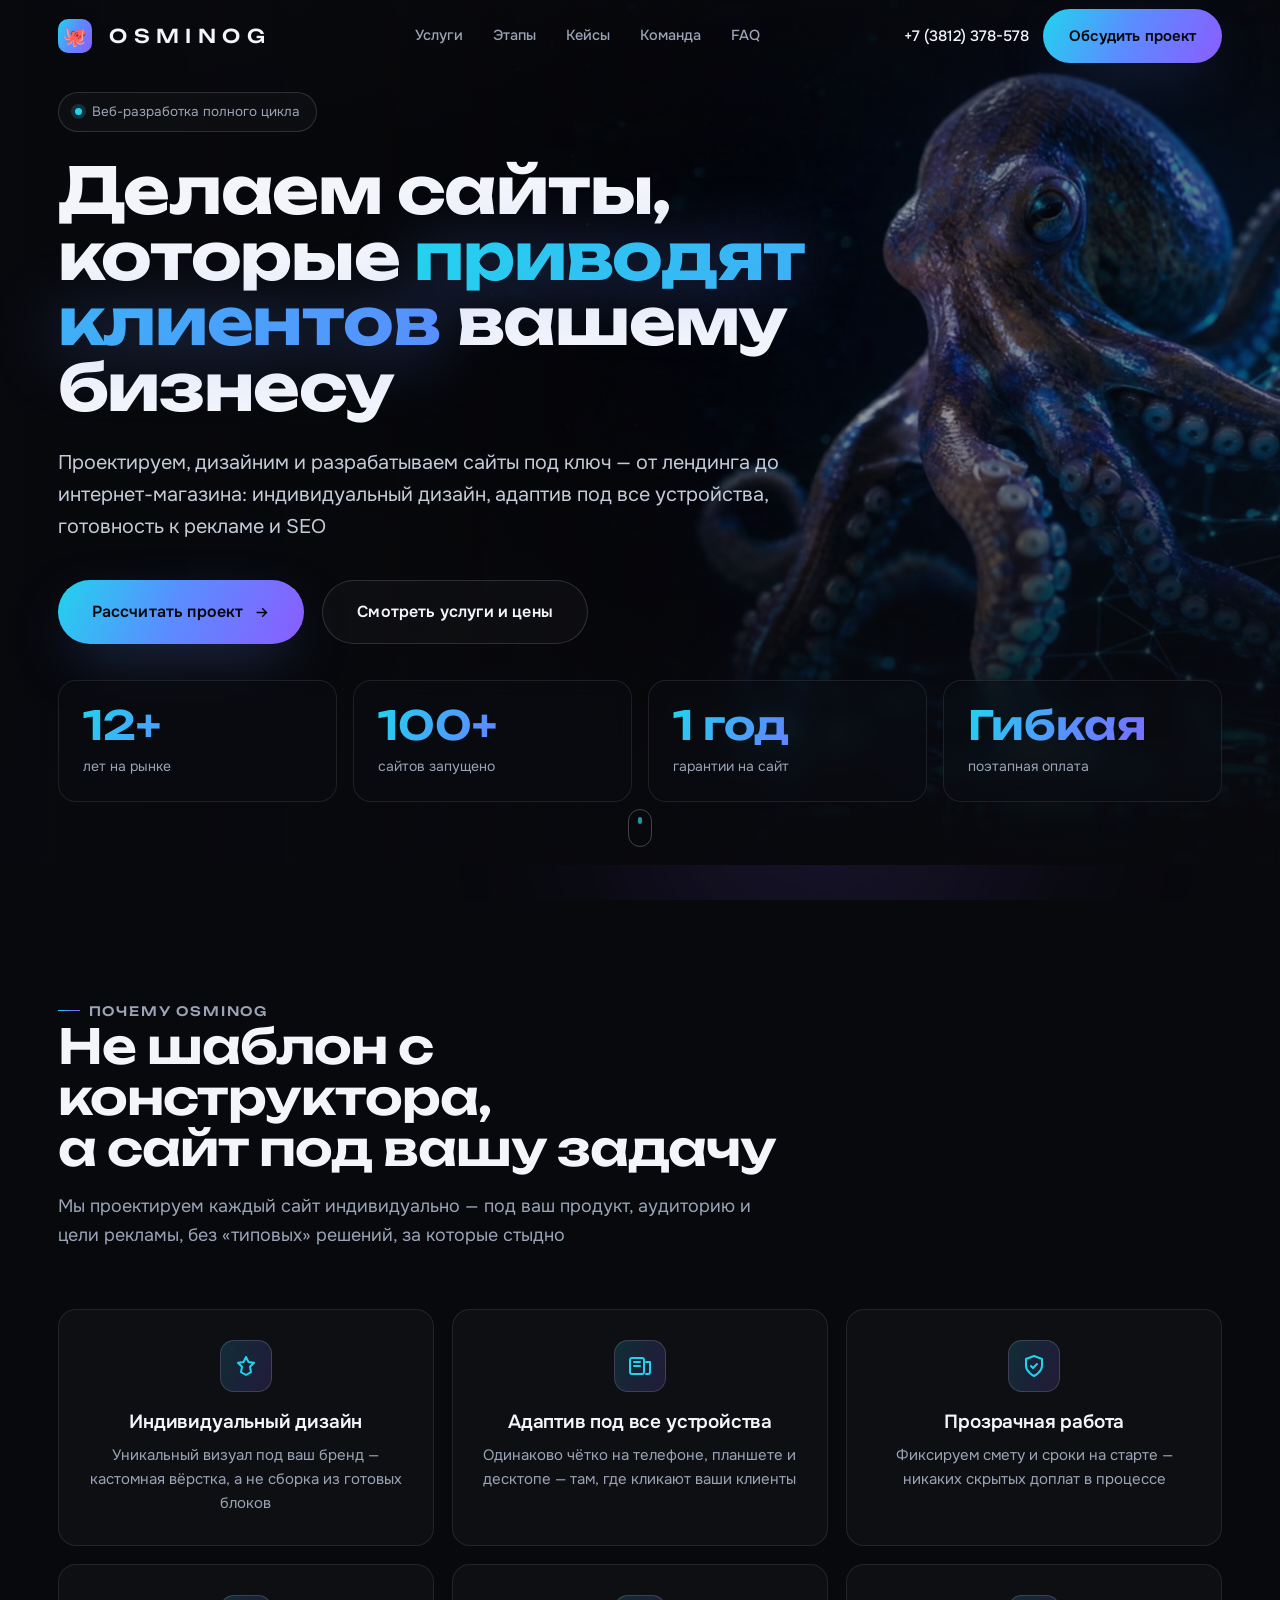
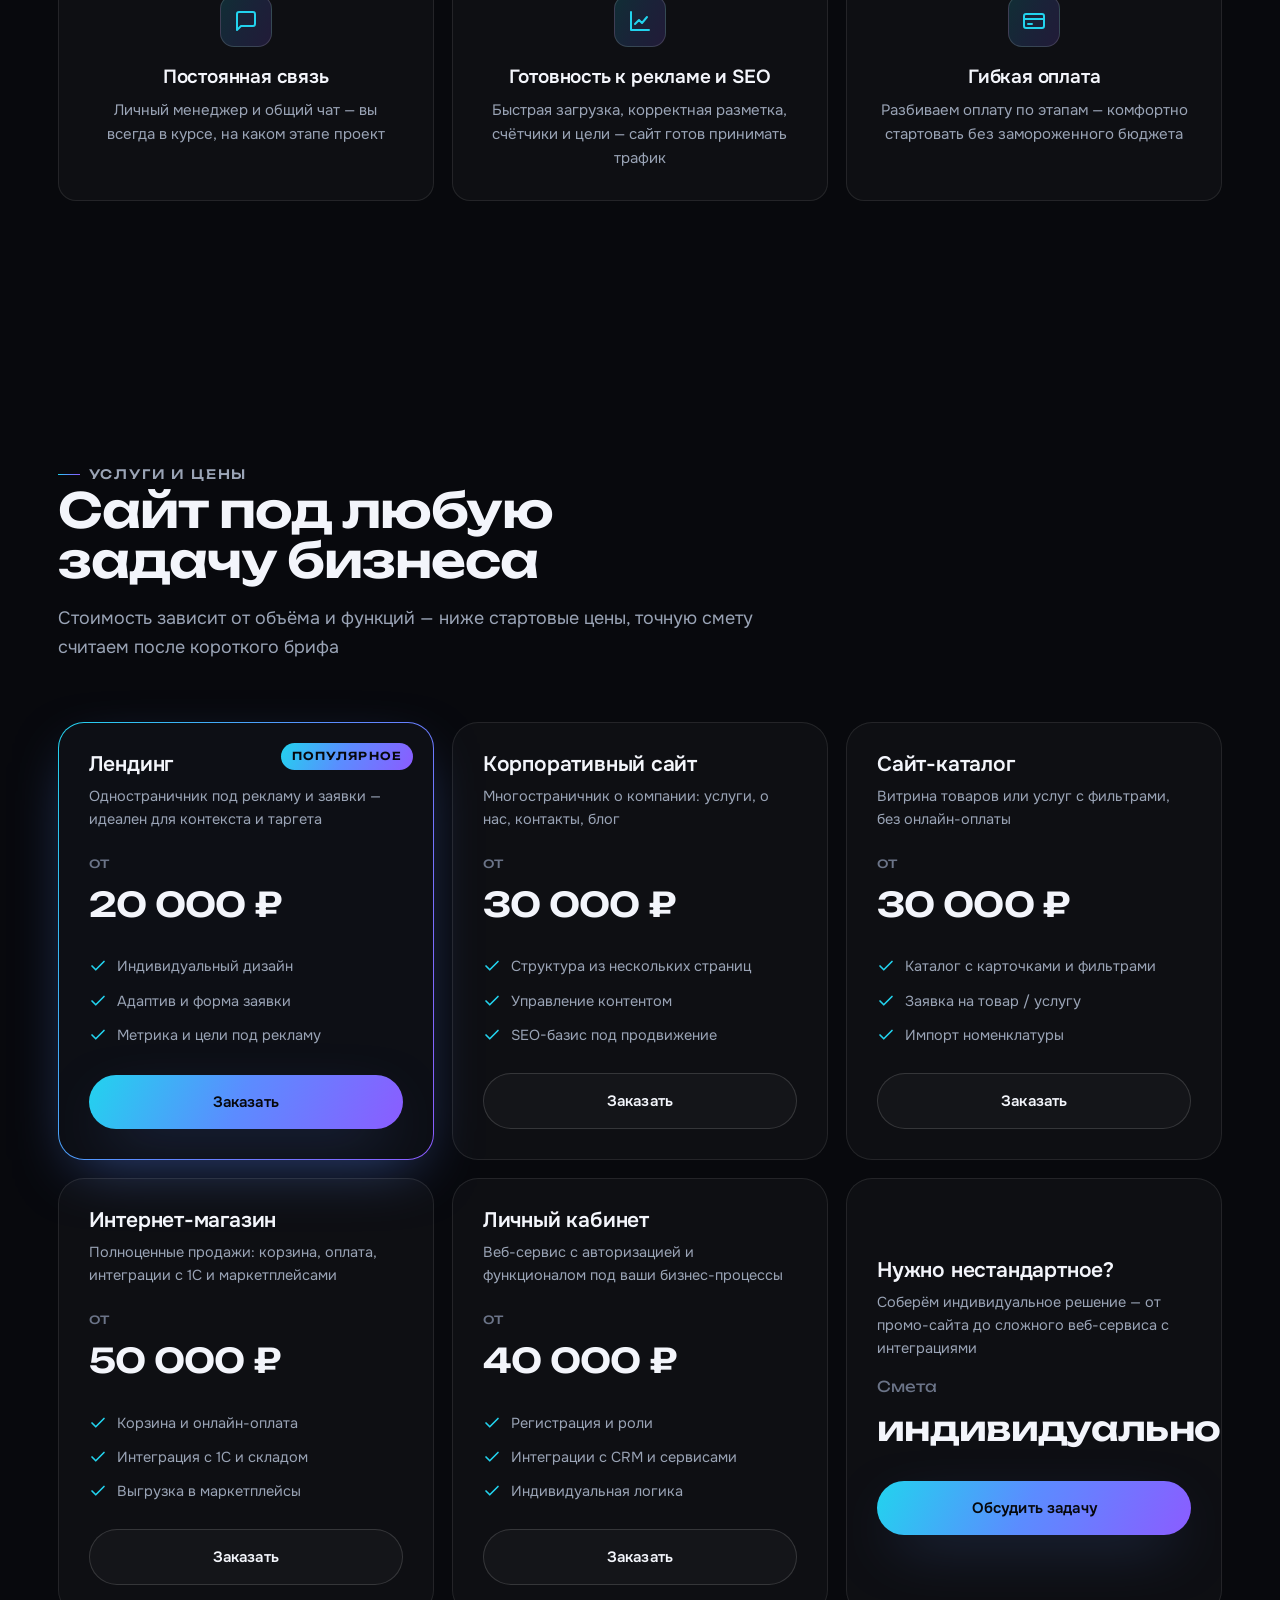
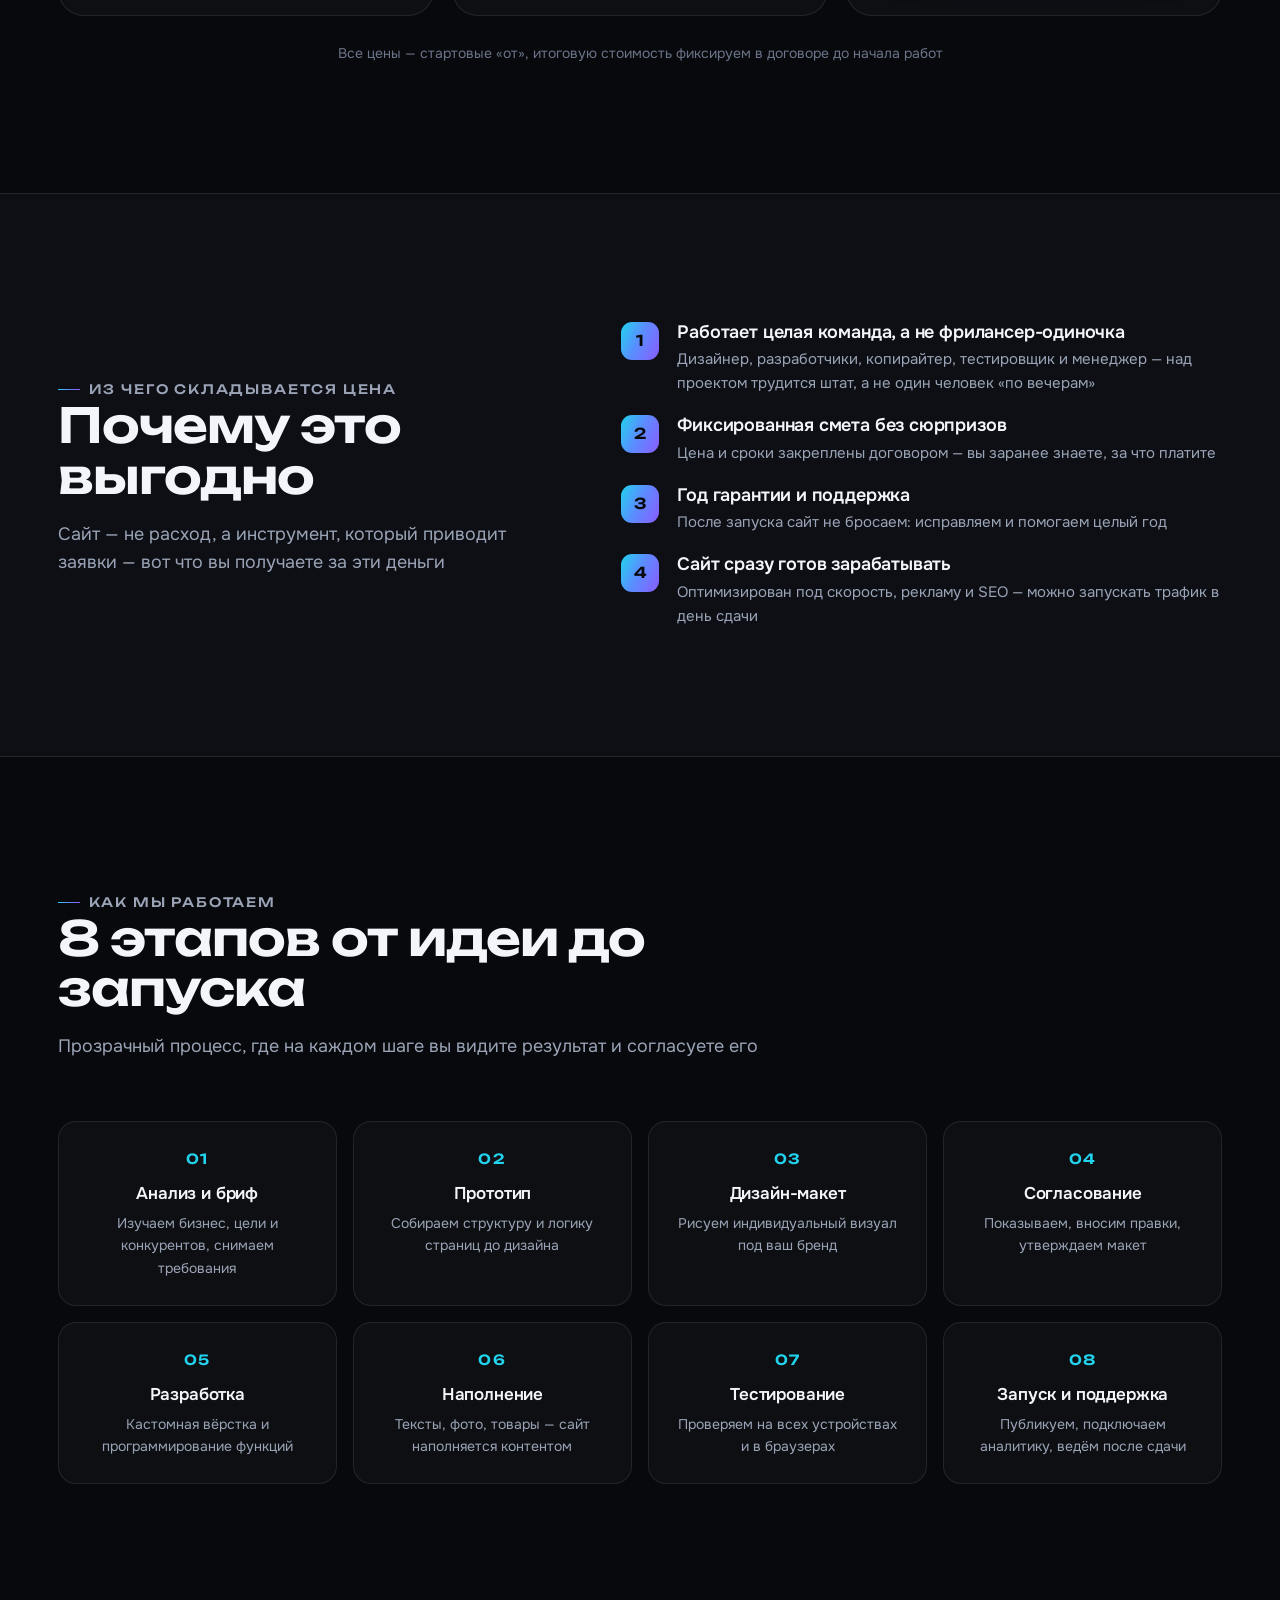
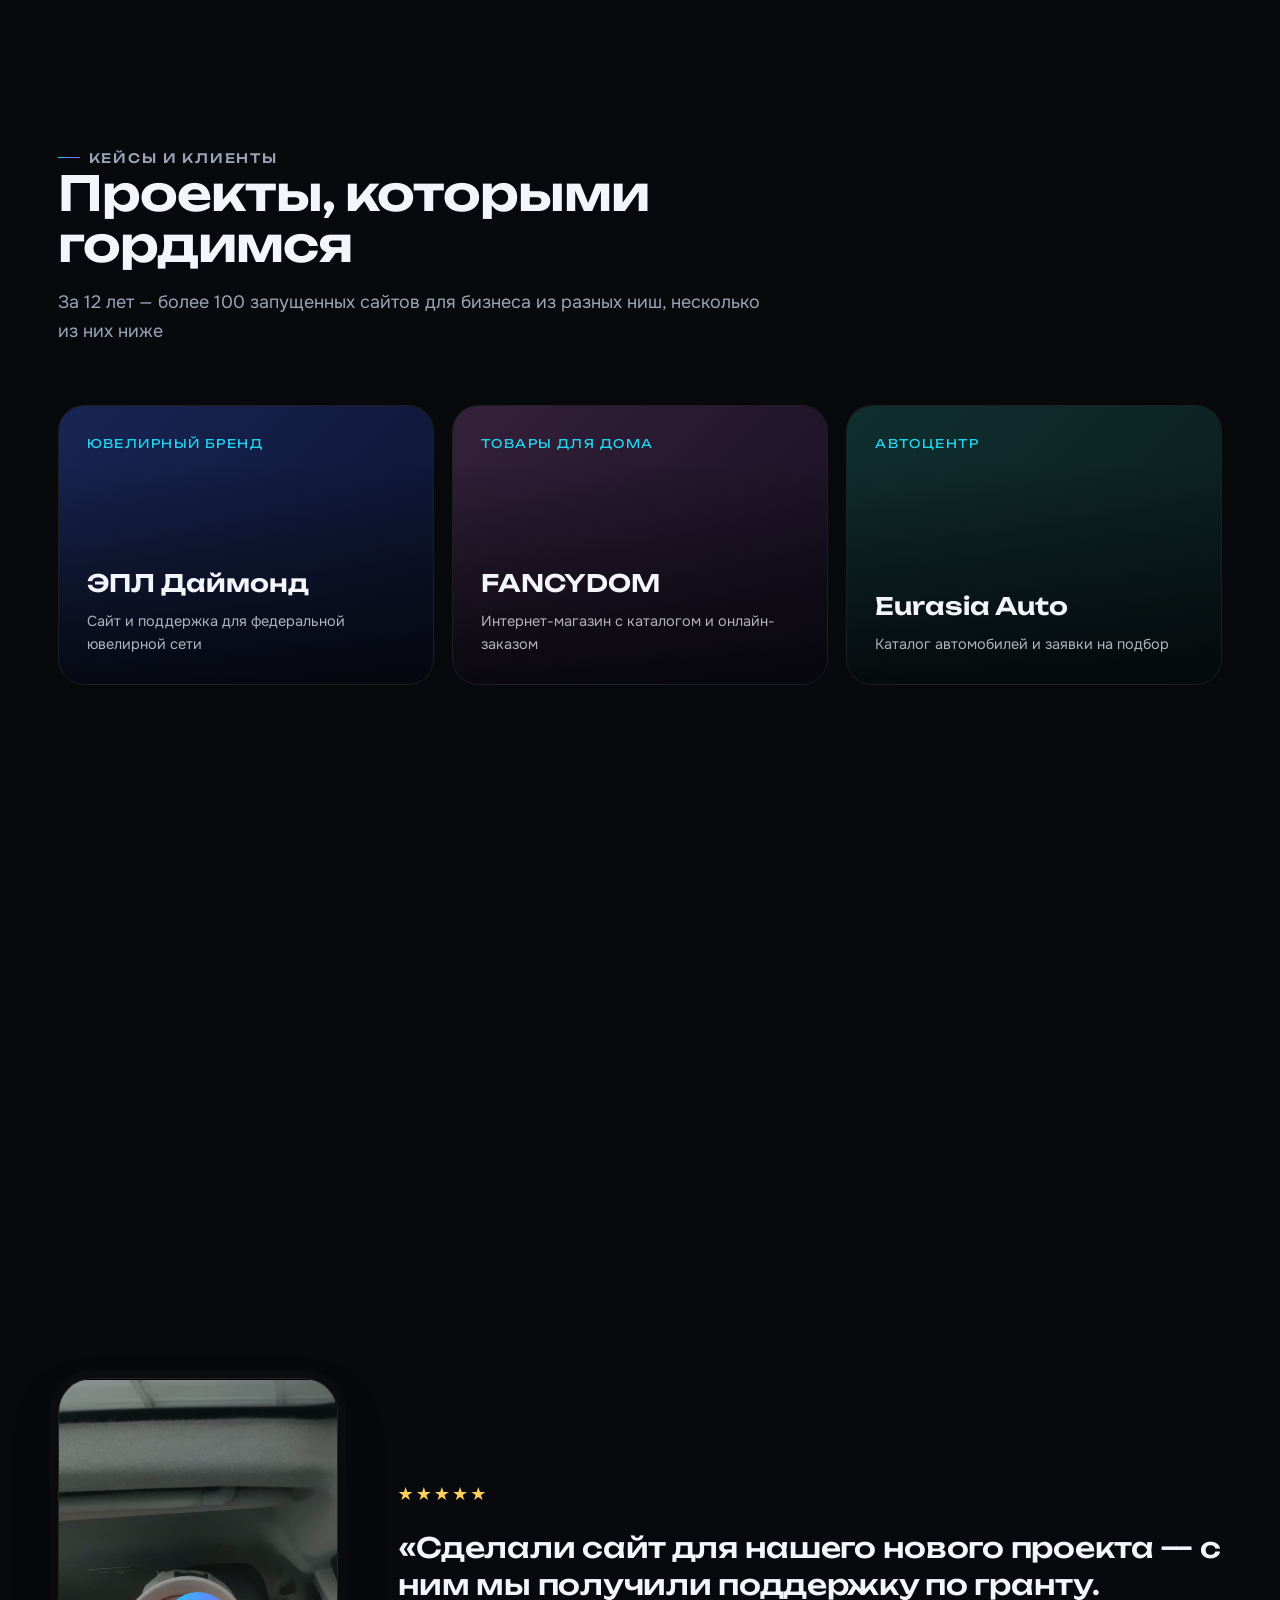
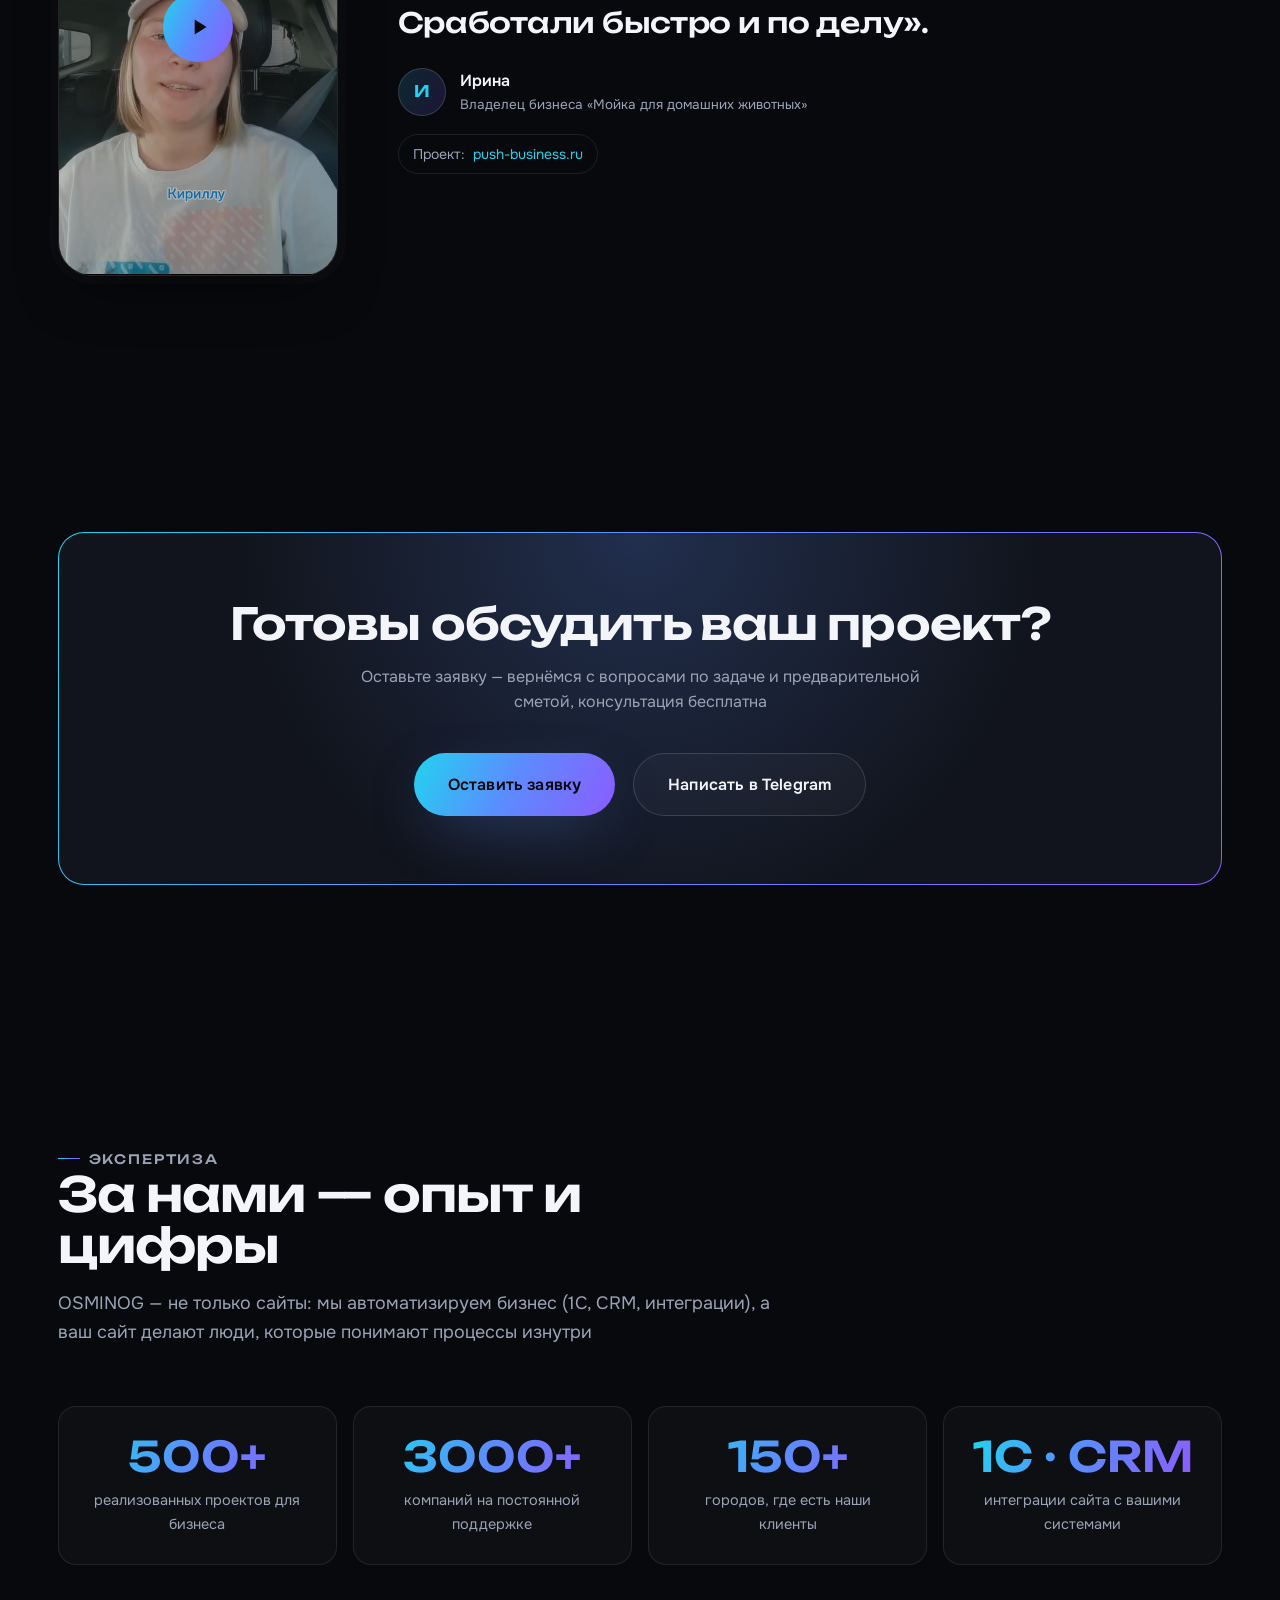
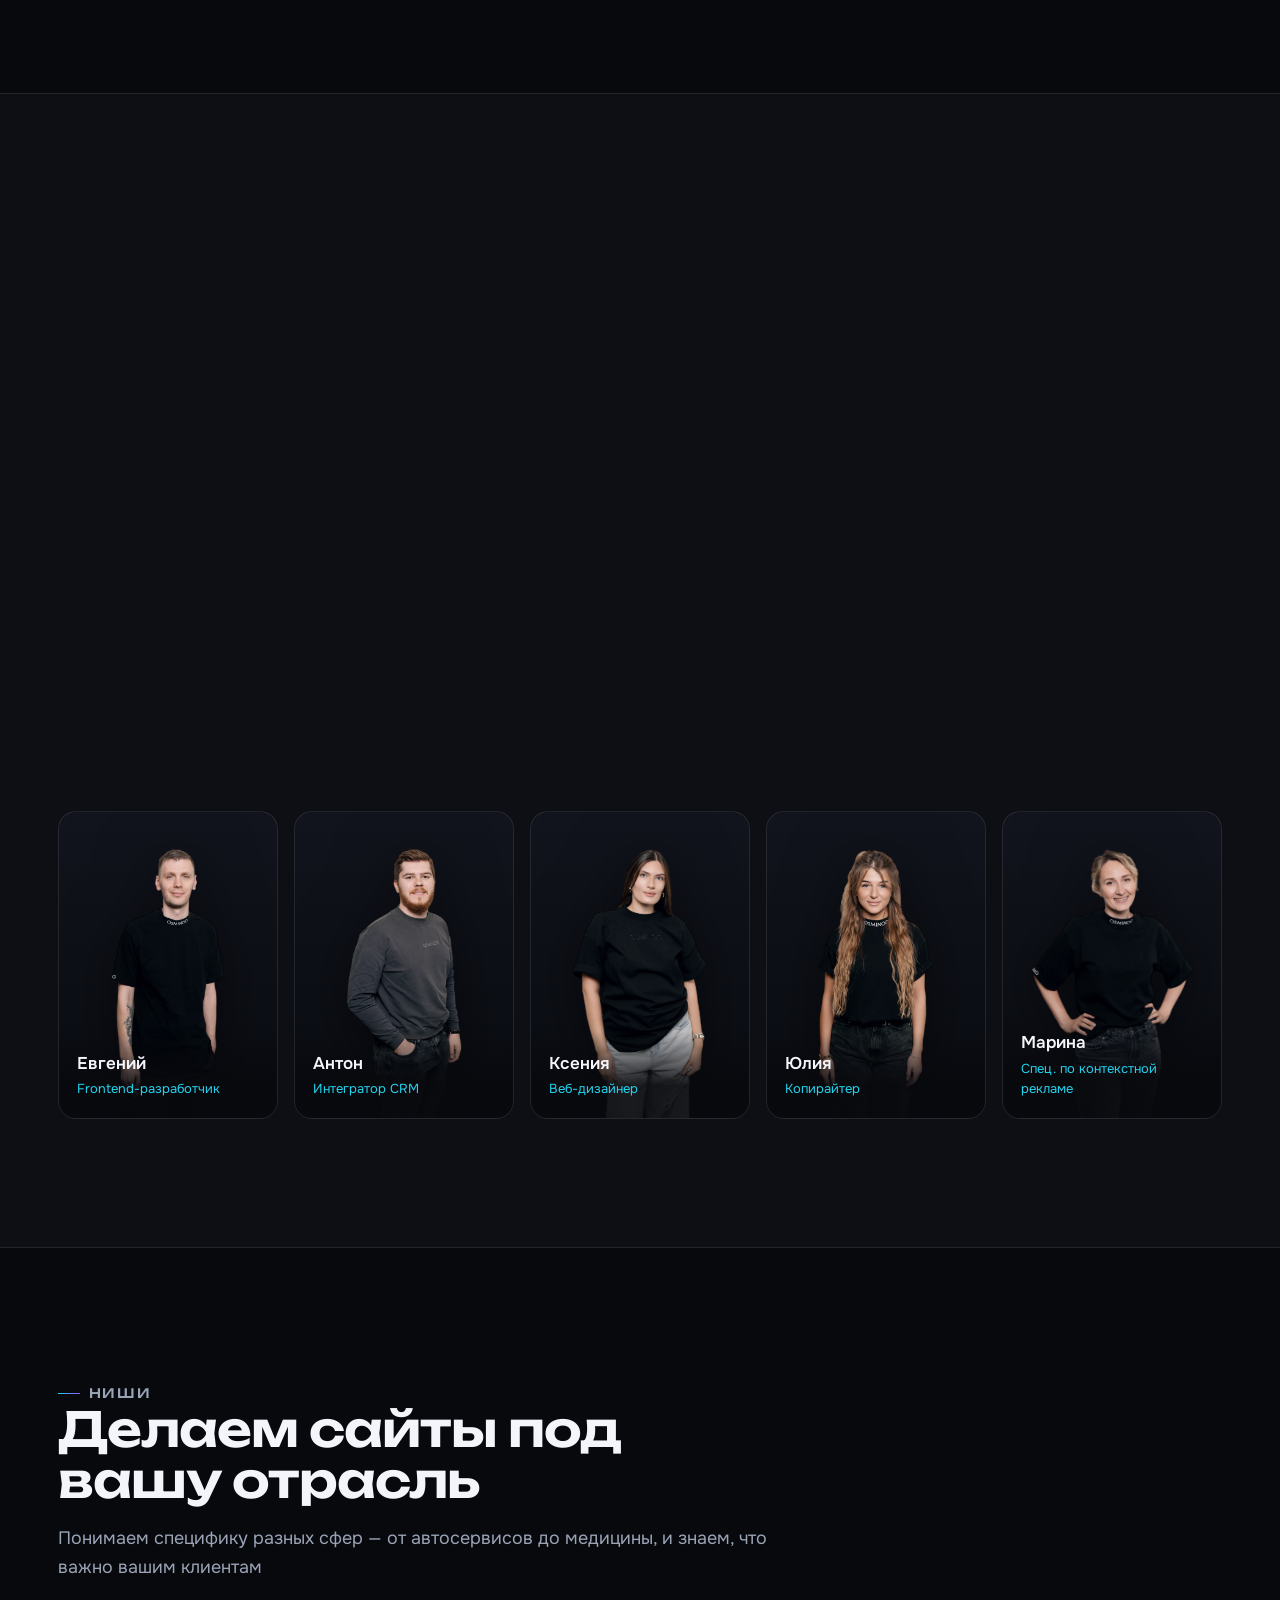
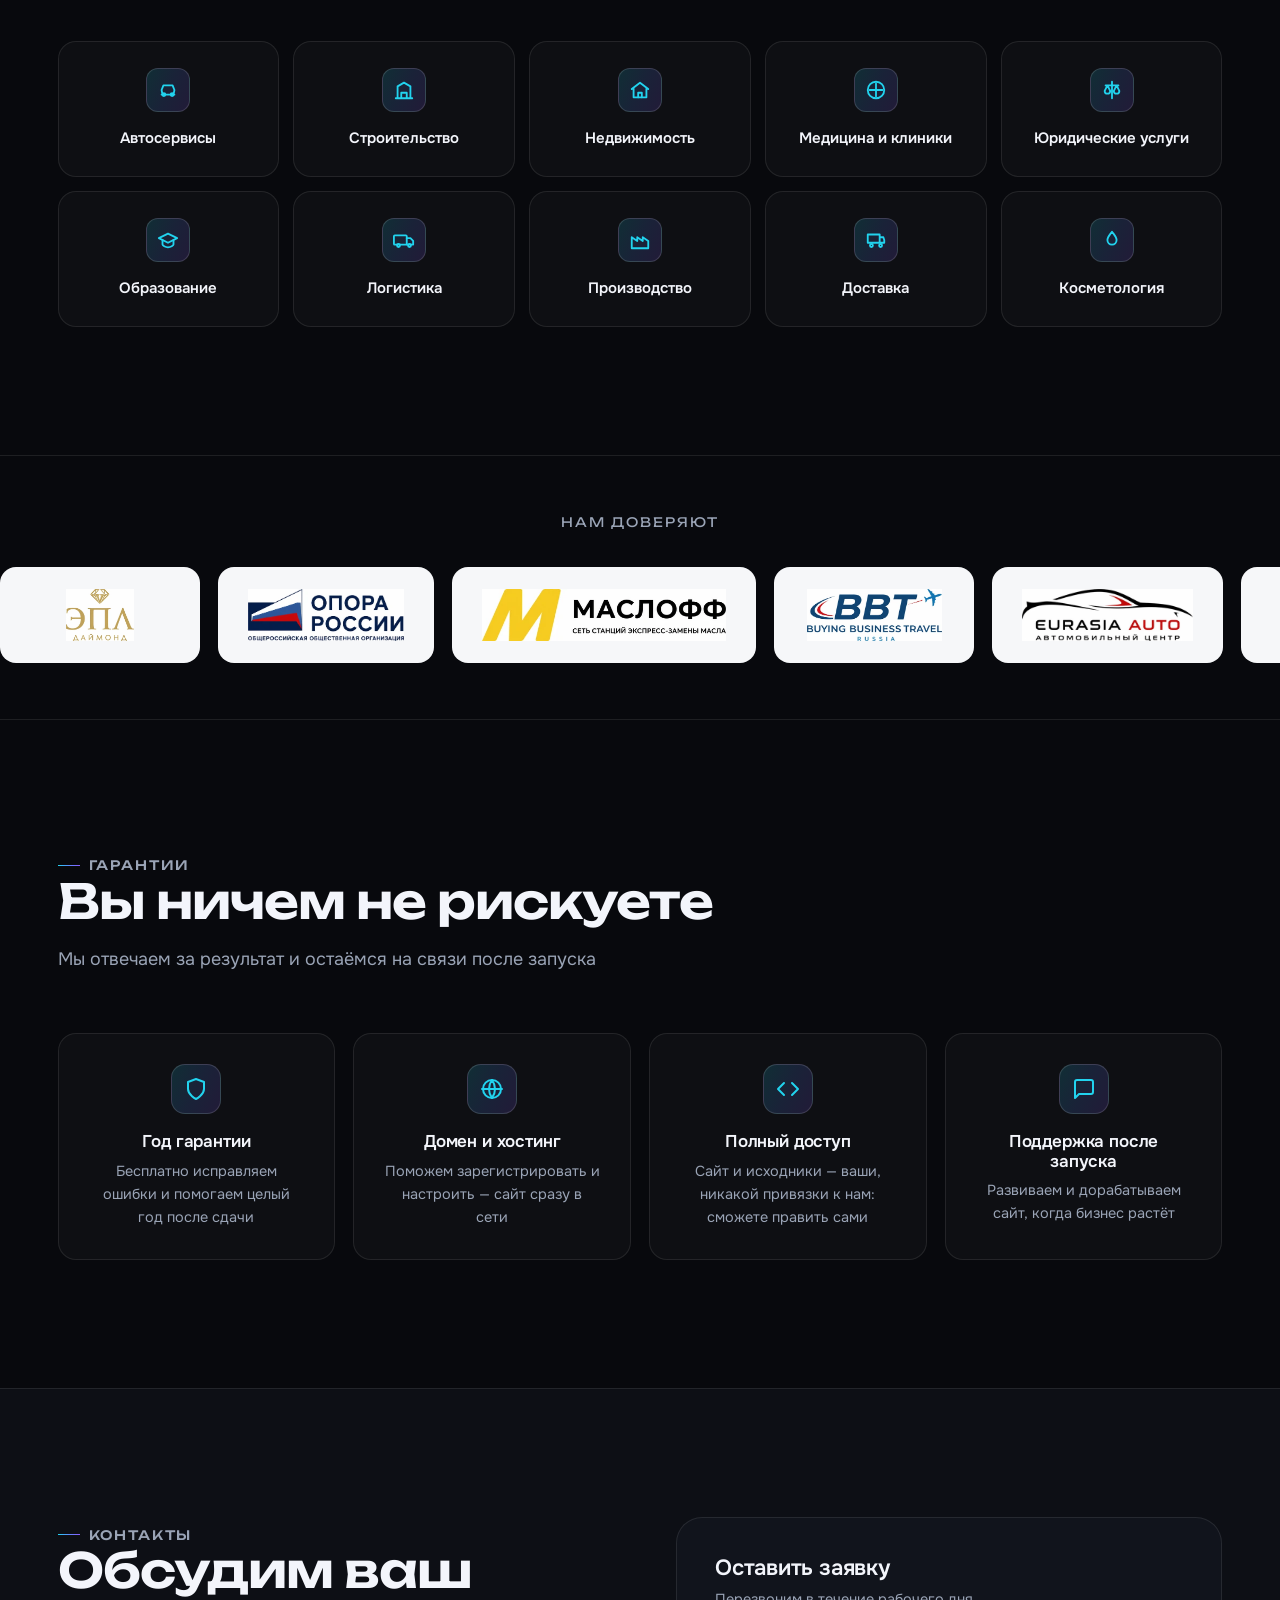
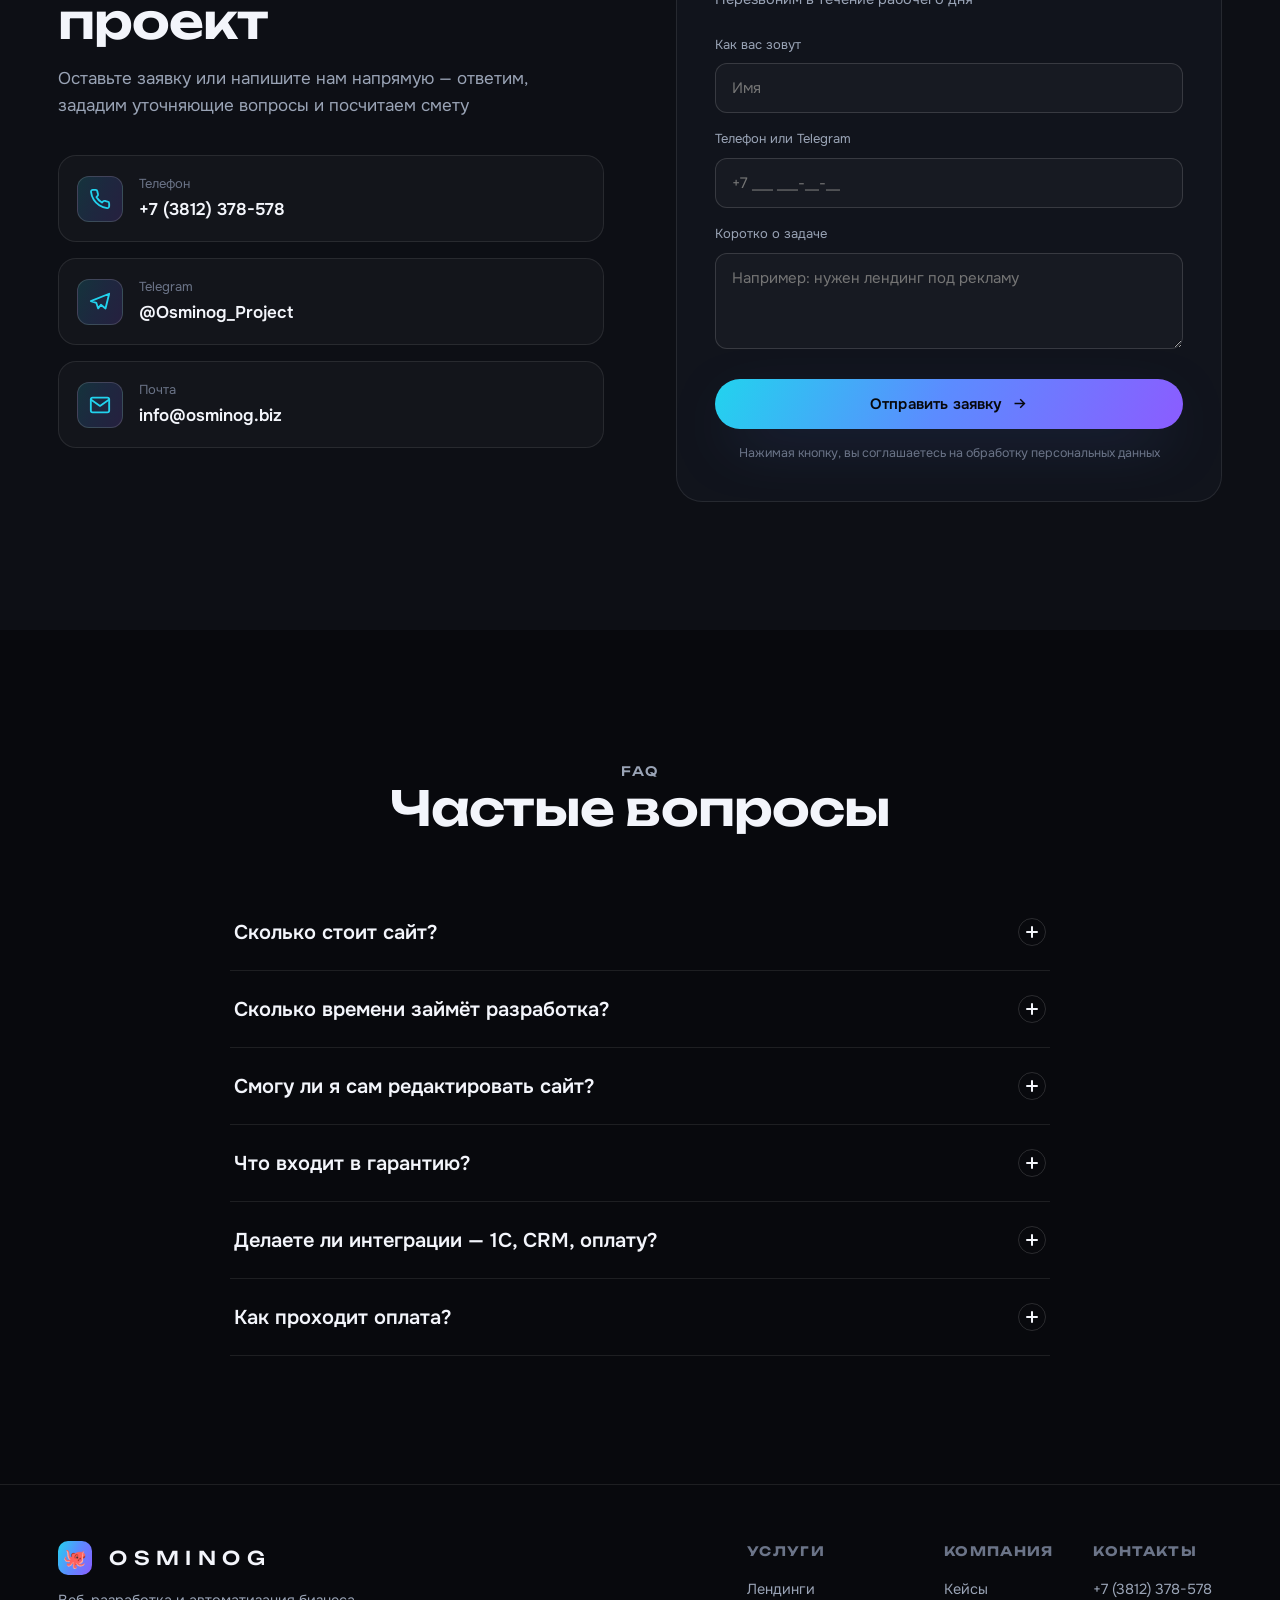
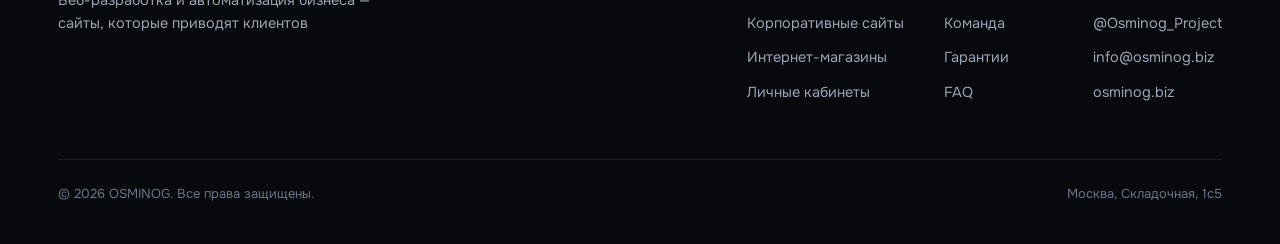
==== index.html @ 103981ca "Mobile hero redesign: HD octopus image, lighter text with short subtitle; fix grid overflow (steps/c" ====
<!DOCTYPE html>
<html lang="ru">
<head>
<meta charset="UTF-8">
<meta name="viewport" content="width=device-width, initial-scale=1.0">
<title>OSMINOG — разработка сайтов, которые приводят клиентов | Веб-студия</title>
<meta name="description" content="Кастомная разработка сайтов под ключ: лендинги, корпоративные сайты, интернет-магазины. 12+ лет, 100+ проектов, год гарантии. Индивидуальный дизайн, готовность к рекламе и SEO.">
<meta name="theme-color" content="#08090d">
<meta property="og:type" content="website">
<meta property="og:title" content="OSMINOG — разработка сайтов, которые приводят клиентов | Веб-студия">
<meta property="og:description" content="Кастомная разработка сайтов под ключ: лендинги, корпоративные сайты, интернет-магазины. 12+ лет, 100+ проектов, год гарантии. Индивидуальный дизайн, готовность к рекламе и SEO.">
<meta property="og:locale" content="ru_RU">
<link rel="preconnect" href="https://fonts.googleapis.com">
<link rel="preconnect" href="https://fonts.gstatic.com" crossorigin>
<link href="https://fonts.googleapis.com/css2?family=Unbounded:wght@500;600;700&family=Onest:wght@400;500;600;700&display=swap" rel="stylesheet">
<link rel="stylesheet" href="assets/css/style.css?v=10">
<link rel="icon" href="data:image/svg+xml,%3Csvg xmlns='http://www.w3.org/2000/svg' viewBox='0 0 32 32'%3E%3Crect width='32' height='32' rx='9' fill='%235b8cff'/%3E%3Ctext x='16' y='23' font-family='Arial' font-size='19' font-weight='700' fill='%23070810' text-anchor='middle'%3EO%3C/text%3E%3C/svg%3E">
</head>
<body data-niche="" data-featured="landing">

<div class="bg-fx" aria-hidden="true">
  <div class="glow g1"></div><div class="glow g2"></div><div class="glow g3"></div>
</div>

<!-- ===================== HEADER ===================== -->
<header class="header">
  <div class="container nav">
    <a href="#top" class="brand" aria-label="OSMINOG">
      <span class="mark">🐙</span>
      <span class="word">OSMINOG</span>
    </a>
    <nav class="nav-links">
      <a href="#services">Услуги</a>
      <a href="#process">Этапы</a>
      <a href="#cases">Кейсы</a>
      <a href="#team">Команда</a>
      <a href="#faq">FAQ</a>
    </nav>
    <div class="nav-cta">
      <a href="tel:+73812378578" class="nav-phone">+7 (3812) 378-578</a>
      <a href="#contact" class="btn btn-primary">Обсудить проект</a>
      <button class="burger" aria-label="Меню"><span></span><span></span><span></span></button>
    </div>
  </div>
</header>
<div class="mobile-menu">
  <a href="#services">Услуги</a>
  <a href="#process">Этапы</a>
  <a href="#cases">Кейсы</a>
  <a href="#team">Команда</a>
  <a href="#faq">FAQ</a>
  <a href="#contact" class="btn btn-primary">Обсудить проект</a>
</div>

<main id="top">

<!-- ===================== HERO ===================== -->
<section class="hero">
  <div class="hero-media" aria-hidden="true">
    <picture>
      <source media="(max-width:900px)" srcset="assets/video/hero-octopus-mobile.webp?v=10">
      <img class="hero-poster" src="assets/video/hero-octopus-poster.jpg?v=10" alt="">
    </picture>
    <video class="hero-video" poster="assets/video/hero-octopus-poster.jpg?v=10" muted loop playsinline preload="none">
      <source src="assets/video/hero-octopus.mp4?v=10" type="video/mp4">
    </video>
    <div class="hero-scrim"></div>
  </div>
  <div class="container hero-content">
    <div class="hero-copy">
      <div class="hero-badge"><span class="dot"></span>Веб-разработка полного цикла</div>
      <h1>Делаем сайты, которые <span class="grad-text">приводят клиентов</span> вашему бизнесу</h1>
      <p class="lead">Проектируем, дизайним и разрабатываем сайты под ключ — от лендинга до интернет-магазина<span class="lead-more">: индивидуальный дизайн, адаптив под все устройства, готовность к рекламе и SEO</span></p>
      <div class="hero-actions">
        <a href="#contact" class="btn btn-primary btn-lg">Рассчитать проект
          <svg viewBox="0 0 24 24" fill="none" stroke="currentColor" stroke-width="2"><path d="M5 12h14M13 6l6 6-6 6"/></svg>
        </a>
        <a href="#services" class="btn btn-ghost btn-lg">Смотреть услуги и цены</a>
      </div>
    </div>
    <div class="hero-stats">
      <div class="stat reveal d1"><div class="num">12+</div><div class="lbl">лет на рынке</div></div>
      <div class="stat reveal d2"><div class="num">100+</div><div class="lbl">сайтов запущено</div></div>
      <div class="stat reveal d3"><div class="num">1 год</div><div class="lbl">гарантии на сайт</div></div>
      <div class="stat reveal d4"><div class="num">Гибкая</div><div class="lbl">поэтапная оплата</div></div>
    </div>
  </div>
  <a class="scroll-cue" href="#benefits" aria-label="Листать вниз">
    <span class="sc-mouse"><span class="sc-dot"></span></span>
  </a>
</section>

<!-- ===================== BENEFITS ===================== -->
<section class="section" id="benefits">
  <div class="container">
    <div class="section-head reveal">
      <span class="eyebrow">Почему OSMINOG</span>
      <h2>Не шаблон с конструктора,<br>а сайт под вашу задачу</h2>
      <p>Мы проектируем каждый сайт индивидуально — под ваш продукт, аудиторию и цели рекламы, без «типовых» решений, за которые стыдно</p>
    </div>
    <div class="benefits-grid">
      <div class="bcard reveal d1">
        <div class="ic"><svg viewBox="0 0 24 24" fill="none" stroke-width="2" stroke-linecap="round" stroke-linejoin="round"><path d="M12 3l2.5 5 5.5.8-4 3.9 1 5.5L12 21l-5 -2.8 1-5.5-4-3.9 5.5-.8z"/></svg></div>
        <h3>Индивидуальный дизайн</h3>
        <p>Уникальный визуал под ваш бренд — кастомная вёрстка, а не сборка из готовых блоков</p>
      </div>
      <div class="bcard reveal d2">
        <div class="ic"><svg viewBox="0 0 24 24" fill="none" stroke-width="2" stroke-linecap="round" stroke-linejoin="round"><rect x="2" y="4" width="14" height="16" rx="2"/><path d="M18 8h4v10a2 2 0 0 1-2 2h-2"/><path d="M6 8h6M6 12h6"/></svg></div>
        <h3>Адаптив под все устройства</h3>
        <p>Одинаково чётко на телефоне, планшете и десктопе — там, где кликают ваши клиенты</p>
      </div>
      <div class="bcard reveal d3">
        <div class="ic"><svg viewBox="0 0 24 24" fill="none" stroke-width="2" stroke-linecap="round" stroke-linejoin="round"><path d="M12 22s8-4 8-10V5l-8-3-8 3v7c0 6 8 10 8 10z"/><path d="M9 12l2 2 4-4"/></svg></div>
        <h3>Прозрачная работа</h3>
        <p>Фиксируем смету и сроки на старте — никаких скрытых доплат в процессе</p>
      </div>
      <div class="bcard reveal d1">
        <div class="ic"><svg viewBox="0 0 24 24" fill="none" stroke-width="2" stroke-linecap="round" stroke-linejoin="round"><path d="M21 15a2 2 0 0 1-2 2H7l-4 4V5a2 2 0 0 1 2-2h14a2 2 0 0 1 2 2z"/></svg></div>
        <h3>Постоянная связь</h3>
        <p>Личный менеджер и общий чат — вы всегда в курсе, на каком этапе проект</p>
      </div>
      <div class="bcard reveal d2">
        <div class="ic"><svg viewBox="0 0 24 24" fill="none" stroke-width="2" stroke-linecap="round" stroke-linejoin="round"><path d="M3 3v18h18"/><path d="M7 15l4-4 3 3 5-6"/></svg></div>
        <h3>Готовность к рекламе и SEO</h3>
        <p>Быстрая загрузка, корректная разметка, счётчики и цели — сайт готов принимать трафик</p>
      </div>
      <div class="bcard reveal d3">
        <div class="ic"><svg viewBox="0 0 24 24" fill="none" stroke-width="2" stroke-linecap="round" stroke-linejoin="round"><rect x="2" y="5" width="20" height="14" rx="2"/><path d="M2 10h20M6 15h4"/></svg></div>
        <h3>Гибкая оплата</h3>
        <p>Разбиваем оплату по этапам — комфортно стартовать без замороженного бюджета</p>
      </div>
    </div>
  </div>
</section>

<!-- ===================== SERVICES / PRICING ===================== -->
<section class="section" id="services">
  <div class="container">
    <div class="section-head reveal">
      <span class="eyebrow">Услуги и цены</span>
      <h2>Сайт под любую задачу бизнеса</h2>
      <p>Стоимость зависит от объёма и функций — ниже стартовые цены, точную смету считаем после короткого брифа</p>
    </div>
    <div class="pricing-grid">
      <div class="pcard reveal d1" data-price="landing">
        <h3>Лендинг</h3>
        <p class="desc">Одностраничник под рекламу и заявки — идеален для контекста и таргета</p>
        <div class="price">от<b>20 000 ₽</b></div>
        <ul>
          <li><svg viewBox="0 0 24 24" fill="none" stroke-width="2.2" stroke-linecap="round" stroke-linejoin="round"><path d="M20 6L9 17l-5-5"/></svg>Индивидуальный дизайн</li>
          <li><svg viewBox="0 0 24 24" fill="none" stroke-width="2.2" stroke-linecap="round" stroke-linejoin="round"><path d="M20 6L9 17l-5-5"/></svg>Адаптив и форма заявки</li>
          <li><svg viewBox="0 0 24 24" fill="none" stroke-width="2.2" stroke-linecap="round" stroke-linejoin="round"><path d="M20 6L9 17l-5-5"/></svg>Метрика и цели под рекламу</li>
        </ul>
        <a href="#contact" class="btn btn-ghost">Заказать</a>
      </div>
      <div class="pcard reveal d2" data-price="korp">
        <h3>Корпоративный сайт</h3>
        <p class="desc">Многостраничник о компании: услуги, о нас, контакты, блог</p>
        <div class="price">от<b>30 000 ₽</b></div>
        <ul>
          <li><svg viewBox="0 0 24 24" fill="none" stroke-width="2.2" stroke-linecap="round" stroke-linejoin="round"><path d="M20 6L9 17l-5-5"/></svg>Структура из нескольких страниц</li>
          <li><svg viewBox="0 0 24 24" fill="none" stroke-width="2.2" stroke-linecap="round" stroke-linejoin="round"><path d="M20 6L9 17l-5-5"/></svg>Управление контентом</li>
          <li><svg viewBox="0 0 24 24" fill="none" stroke-width="2.2" stroke-linecap="round" stroke-linejoin="round"><path d="M20 6L9 17l-5-5"/></svg>SEO-базис под продвижение</li>
        </ul>
        <a href="#contact" class="btn btn-ghost">Заказать</a>
      </div>
      <div class="pcard reveal d3" data-price="catalog">
        <h3>Сайт-каталог</h3>
        <p class="desc">Витрина товаров или услуг с фильтрами, без онлайн-оплаты</p>
        <div class="price">от<b>30 000 ₽</b></div>
        <ul>
          <li><svg viewBox="0 0 24 24" fill="none" stroke-width="2.2" stroke-linecap="round" stroke-linejoin="round"><path d="M20 6L9 17l-5-5"/></svg>Каталог с карточками и фильтрами</li>
          <li><svg viewBox="0 0 24 24" fill="none" stroke-width="2.2" stroke-linecap="round" stroke-linejoin="round"><path d="M20 6L9 17l-5-5"/></svg>Заявка на товар / услугу</li>
          <li><svg viewBox="0 0 24 24" fill="none" stroke-width="2.2" stroke-linecap="round" stroke-linejoin="round"><path d="M20 6L9 17l-5-5"/></svg>Импорт номенклатуры</li>
        </ul>
        <a href="#contact" class="btn btn-ghost">Заказать</a>
      </div>
      <div class="pcard reveal d1" data-price="magazin">
        <h3>Интернет-магазин</h3>
        <p class="desc">Полноценные продажи: корзина, оплата, интеграции с 1С и маркетплейсами</p>
        <div class="price">от<b>50 000 ₽</b></div>
        <ul>
          <li><svg viewBox="0 0 24 24" fill="none" stroke-width="2.2" stroke-linecap="round" stroke-linejoin="round"><path d="M20 6L9 17l-5-5"/></svg>Корзина и онлайн-оплата</li>
          <li><svg viewBox="0 0 24 24" fill="none" stroke-width="2.2" stroke-linecap="round" stroke-linejoin="round"><path d="M20 6L9 17l-5-5"/></svg>Интеграция с 1С и складом</li>
          <li><svg viewBox="0 0 24 24" fill="none" stroke-width="2.2" stroke-linecap="round" stroke-linejoin="round"><path d="M20 6L9 17l-5-5"/></svg>Выгрузка в маркетплейсы</li>
        </ul>
        <a href="#contact" class="btn btn-ghost">Заказать</a>
      </div>
      <div class="pcard reveal d2" data-price="lk">
        <h3>Личный кабинет</h3>
        <p class="desc">Веб-сервис с авторизацией и функционалом под ваши бизнес-процессы</p>
        <div class="price">от<b>40 000 ₽</b></div>
        <ul>
          <li><svg viewBox="0 0 24 24" fill="none" stroke-width="2.2" stroke-linecap="round" stroke-linejoin="round"><path d="M20 6L9 17l-5-5"/></svg>Регистрация и роли</li>
          <li><svg viewBox="0 0 24 24" fill="none" stroke-width="2.2" stroke-linecap="round" stroke-linejoin="round"><path d="M20 6L9 17l-5-5"/></svg>Интеграции с CRM и сервисами</li>
          <li><svg viewBox="0 0 24 24" fill="none" stroke-width="2.2" stroke-linecap="round" stroke-linejoin="round"><path d="M20 6L9 17l-5-5"/></svg>Индивидуальная логика</li>
        </ul>
        <a href="#contact" class="btn btn-ghost">Заказать</a>
      </div>
      <div class="pcard reveal d3" data-price="custom" style="justify-content:center;align-items:flex-start">
        <h3>Нужно нестандартное?</h3>
        <p class="desc">Соберём индивидуальное решение — от промо-сайта до сложного веб-сервиса с интеграциями</p>
        <div class="price" style="margin-top:14px">Смета<b>индивидуально</b></div>
        <a href="#contact" class="btn btn-primary" style="margin-top:22px">Обсудить задачу</a>
      </div>
    </div>
    <p class="pricing-note">Все цены — стартовые «от», итоговую стоимость фиксируем в договоре до начала работ</p>
  </div>
</section>

<!-- ===================== VALUE / аргументация цены ===================== -->
<section class="section value">
  <div class="container value-wrap">
    <div class="section-head reveal" style="margin-bottom:0">
      <span class="eyebrow">Из чего складывается цена</span>
      <h2>Почему это выгодно</h2>
      <p>Сайт — не расход, а инструмент, который приводит заявки — вот что вы получаете за эти деньги</p>
    </div>
    <div class="value-list">
      <div class="vitem reveal d1"><div class="n">1</div><div><h4>Работает целая команда, а не фрилансер-одиночка</h4><p>Дизайнер, разработчики, копирайтер, тестировщик и менеджер — над проектом трудится штат, а не один человек «по вечерам»</p></div></div>
      <div class="vitem reveal d2"><div class="n">2</div><div><h4>Фиксированная смета без сюрпризов</h4><p>Цена и сроки закреплены договором — вы заранее знаете, за что платите</p></div></div>
      <div class="vitem reveal d3"><div class="n">3</div><div><h4>Год гарантии и поддержка</h4><p>После запуска сайт не бросаем: исправляем и помогаем целый год</p></div></div>
      <div class="vitem reveal d4"><div class="n">4</div><div><h4>Сайт сразу готов зарабатывать</h4><p>Оптимизирован под скорость, рекламу и SEO — можно запускать трафик в день сдачи</p></div></div>
    </div>
  </div>
</section>

<!-- ===================== PROCESS / этапы ===================== -->
<section class="section" id="process">
  <div class="container">
    <div class="section-head reveal">
      <span class="eyebrow">Как мы работаем</span>
      <h2>8 этапов от идеи до запуска</h2>
      <p>Прозрачный процесс, где на каждом шаге вы видите результат и согласуете его</p>
    </div>
    <div class="steps">
      <div class="step reveal d1"><div class="sn">01</div><h4>Анализ и бриф</h4><p>Изучаем бизнес, цели и конкурентов, снимаем требования</p></div>
      <div class="step reveal d2"><div class="sn">02</div><h4>Прототип</h4><p>Собираем структуру и логику страниц до дизайна</p></div>
      <div class="step reveal d3"><div class="sn">03</div><h4>Дизайн-макет</h4><p>Рисуем индивидуальный визуал под ваш бренд</p></div>
      <div class="step reveal d4"><div class="sn">04</div><h4>Согласование</h4><p>Показываем, вносим правки, утверждаем макет</p></div>
      <div class="step reveal d1"><div class="sn">05</div><h4>Разработка</h4><p>Кастомная вёрстка и программирование функций</p></div>
      <div class="step reveal d2"><div class="sn">06</div><h4>Наполнение</h4><p>Тексты, фото, товары — сайт наполняется контентом</p></div>
      <div class="step reveal d3"><div class="sn">07</div><h4>Тестирование</h4><p>Проверяем на всех устройствах и в браузерах</p></div>
      <div class="step reveal d4"><div class="sn">08</div><h4>Запуск и поддержка</h4><p>Публикуем, подключаем аналитику, ведём после сдачи</p></div>
    </div>
  </div>
</section>

<!-- ===================== CASES ===================== -->
<section class="section" id="cases">
  <div class="container">
    <div class="section-head reveal">
      <span class="eyebrow">Кейсы и клиенты</span>
      <h2>Проекты, которыми гордимся</h2>
      <p>За 12 лет — более 100 запущенных сайтов для бизнеса из разных ниш, несколько из них ниже</p>
    </div>
    <div class="cases-grid">
      <div class="case c1 reveal d1"><div class="cat">Ювелирный бренд</div><div class="cname">ЭПЛ Даймонд</div><div class="cdesc">Сайт и поддержка для федеральной ювелирной сети</div></div>
      <div class="case c2 reveal d2"><div class="cat">Товары для дома</div><div class="cname">FANCYDOM</div><div class="cdesc">Интернет-магазин с каталогом и онлайн-заказом</div></div>
      <div class="case c3 reveal d3"><div class="cat">Автоцентр</div><div class="cname">Eurasia Auto</div><div class="cdesc">Каталог автомобилей и заявки на подбор</div></div>
      <div class="case c4 reveal d1"><div class="cat">Fashion</div><div class="cname">BON Kombinezon</div><div class="cdesc">Магазин одежды с адаптивной витриной</div></div>
      <div class="case c5 reveal d2"><div class="cat">Логистика</div><div class="cname">TK-RUS</div><div class="cdesc">Корпоративный сайт транспортной компании</div></div>
      <div class="case c6 reveal d3"><div class="cat">Сервис для питомцев</div><div class="cname">push-business.ru</div><div class="cdesc">Сайт для проекта, получившего грантовую поддержку</div></div>
    </div>
  </div>
</section>

<!-- ===================== REVIEWS ===================== -->
<section class="section" id="reviews">
  <div class="container">
    <div class="section-head reveal">
      <span class="eyebrow">Отзывы</span>
      <h2>Живой отзыв клиента</h2>
    </div>
    <div class="reviews-wrap">
      <div class="phone reveal d1">
        <video src="assets/video/review-irina.mp4" poster="assets/video/review-irina-poster.jpg" playsinline preload="none"></video>
        <button class="play" aria-label="Смотреть отзыв"><span><svg viewBox="0 0 24 24"><path d="M8 5v14l11-7z"/></svg></span></button>
      </div>
      <div class="review-body reveal d2">
        <div class="stars">★★★★★</div>
        <blockquote>«Сделали сайт для нашего нового проекта — с ним мы получили поддержку по гранту. Сработали быстро и по делу».</blockquote>
        <div class="review-author">
          <div class="av">И</div>
          <div><div class="an">Ирина</div><div class="ar">Владелец бизнеса «Мойка для домашних животных»</div></div>
        </div>
        <div class="proj">Проект: <a href="https://push-business.ru" target="_blank" rel="noopener">push-business.ru</a></div>
      </div>
    </div>
  </div>
</section>

<!-- ===================== MID CTA ===================== -->
<section class="section">
  <div class="container">
    <div class="ctaband reveal">
      <h2>Готовы обсудить ваш проект?</h2>
      <p>Оставьте заявку — вернёмся с вопросами по задаче и предварительной сметой, консультация бесплатна</p>
      <div class="hero-actions">
        <a href="#contact" class="btn btn-primary btn-lg">Оставить заявку</a>
        <a href="https://t.me/Osminog_Project" target="_blank" rel="noopener" class="btn btn-ghost btn-lg">Написать в Telegram</a>
      </div>
    </div>
  </div>
</section>

<!-- ===================== EXPERTISE ===================== -->
<section class="section" id="expertise">
  <div class="container">
    <div class="section-head reveal">
      <span class="eyebrow">Экспертиза</span>
      <h2>За нами — опыт и цифры</h2>
      <p>OSMINOG — не только сайты: мы автоматизируем бизнес (1С, CRM, интеграции), а ваш сайт делают люди, которые понимают процессы изнутри</p>
    </div>
    <div class="exp-grid">
      <div class="exp reveal d1"><div class="num">500+</div><p>реализованных проектов для бизнеса</p></div>
      <div class="exp reveal d2"><div class="num">3000+</div><p>компаний на постоянной поддержке</p></div>
      <div class="exp reveal d3"><div class="num">150+</div><p>городов, где есть наши клиенты</p></div>
      <div class="exp reveal d4"><div class="num">1С · CRM</div><p>интеграции сайта с вашими системами</p></div>
    </div>
  </div>
</section>

<!-- ===================== TEAM ===================== -->
<section class="section team" id="team">
  <div class="container">
    <div class="section-head reveal">
      <span class="eyebrow">Команда</span>
      <h2>Люди, которые сделают ваш сайт</h2>
      <p>Полноценный штат специалистов — от дизайна и разработки до контента и рекламы</p>
    </div>
    <div class="team-grid">
      <figure class="member reveal d1"><img src="assets/team/diana.webp" alt="Диана" loading="lazy"><figcaption class="info"><div class="mn">Диана</div><div class="mr">Проджект-менеджер</div></figcaption></figure>
      <figure class="member reveal d2"><img src="assets/team/anatoliy.webp" alt="Анатолий" loading="lazy"><figcaption class="info"><div class="mn">Анатолий</div><div class="mr">Full-stack разработчик</div></figcaption></figure>
      <figure class="member reveal d3"><img src="assets/team/andrey.webp" alt="Андрей" loading="lazy"><figcaption class="info"><div class="mn">Андрей</div><div class="mr">Full-stack разработчик</div></figcaption></figure>
      <figure class="member reveal d4"><img src="assets/team/artur.webp" alt="Артур" loading="lazy"><figcaption class="info"><div class="mn">Артур</div><div class="mr">Backend-разработчик</div></figcaption></figure>
      <figure class="member reveal d1"><img src="assets/team/igor.webp" alt="Игорь" loading="lazy"><figcaption class="info"><div class="mn">Игорь</div><div class="mr">Мобильный разработчик</div></figcaption></figure>
      <figure class="member reveal d2"><img src="assets/team/evgeniy.webp" alt="Евгений" loading="lazy"><figcaption class="info"><div class="mn">Евгений</div><div class="mr">Frontend-разработчик</div></figcaption></figure>
      <figure class="member reveal d3"><img src="assets/team/anton.webp" alt="Антон" loading="lazy"><figcaption class="info"><div class="mn">Антон</div><div class="mr">Интегратор CRM</div></figcaption></figure>
      <figure class="member reveal d4"><img src="assets/team/kseniya.webp" alt="Ксения" loading="lazy"><figcaption class="info"><div class="mn">Ксения</div><div class="mr">Веб-дизайнер</div></figcaption></figure>
      <figure class="member reveal d1"><img src="assets/team/yuliya.webp" alt="Юлия" loading="lazy"><figcaption class="info"><div class="mn">Юлия</div><div class="mr">Копирайтер</div></figcaption></figure>
      <figure class="member reveal d2"><img src="assets/team/marina.webp" alt="Марина" loading="lazy"><figcaption class="info"><div class="mn">Марина</div><div class="mr">Спец. по контекстной рекламе</div></figcaption></figure>
    </div>
  </div>
</section>

<!-- ===================== NICHES ===================== -->
<section class="section" id="niches">
  <div class="container">
    <div class="section-head reveal">
      <span class="eyebrow">Ниши</span>
      <h2>Делаем сайты под вашу отрасль</h2>
      <p>Понимаем специфику разных сфер — от автосервисов до медицины, и знаем, что важно вашим клиентам</p>
    </div>
    <div class="niche-grid">
      <div class="niche reveal" data-niche="avtoservis"><div class="nic"><svg viewBox="0 0 24 24" fill="none" stroke-width="2" stroke-linecap="round" stroke-linejoin="round"><path d="M5 17h14M6 17l-1-5 2-5h10l2 5-1 5"/><circle cx="7.5" cy="17" r="1.6"/><circle cx="16.5" cy="17" r="1.6"/></svg></div><span>Автосервисы</span></div>
      <div class="niche reveal" data-niche="stroitelstvo"><div class="nic"><svg viewBox="0 0 24 24" fill="none" stroke-width="2" stroke-linecap="round" stroke-linejoin="round"><path d="M3 21h18M5 21V8l7-4 7 4v13M9 21v-6h6v6"/></svg></div><span>Строительство</span></div>
      <div class="niche reveal" data-niche="nedvizhimost"><div class="nic"><svg viewBox="0 0 24 24" fill="none" stroke-width="2" stroke-linecap="round" stroke-linejoin="round"><path d="M3 11l9-7 9 7M5 10v10h14V10"/><path d="M10 20v-5h4v5"/></svg></div><span>Недвижимость</span></div>
      <div class="niche reveal" data-niche="medicina"><div class="nic"><svg viewBox="0 0 24 24" fill="none" stroke-width="2" stroke-linecap="round" stroke-linejoin="round"><path d="M12 5v14M5 12h14"/><circle cx="12" cy="12" r="9"/></svg></div><span>Медицина и клиники</span></div>
      <div class="niche reveal" data-niche="yuridicheskie"><div class="nic"><svg viewBox="0 0 24 24" fill="none" stroke-width="2" stroke-linecap="round" stroke-linejoin="round"><path d="M12 3v18M5 7h14M7 7l-3 6a3 3 0 0 0 6 0zM17 7l-3 6a3 3 0 0 0 6 0z"/></svg></div><span>Юридические услуги</span></div>
      <div class="niche reveal" data-niche="obrazovanie"><div class="nic"><svg viewBox="0 0 24 24" fill="none" stroke-width="2" stroke-linecap="round" stroke-linejoin="round"><path d="M22 10L12 5 2 10l10 5 10-5z"/><path d="M6 12v5c0 1 3 3 6 3s6-2 6-3v-5"/></svg></div><span>Образование</span></div>
      <div class="niche reveal" data-niche="logistika"><div class="nic"><svg viewBox="0 0 24 24" fill="none" stroke-width="2" stroke-linecap="round" stroke-linejoin="round"><rect x="1" y="7" width="14" height="10" rx="1"/><path d="M15 10h4l3 3v4h-7"/><circle cx="6" cy="18" r="1.6"/><circle cx="18" cy="18" r="1.6"/></svg></div><span>Логистика</span></div>
      <div class="niche reveal" data-niche="proizvodstvo"><div class="nic"><svg viewBox="0 0 24 24" fill="none" stroke-width="2" stroke-linecap="round" stroke-linejoin="round"><path d="M3 21V9l6 4V9l6 4V9l6 4v8z"/></svg></div><span>Производство</span></div>
      <div class="niche reveal" data-niche="dostavka"><div class="nic"><svg viewBox="0 0 24 24" fill="none" stroke-width="2" stroke-linecap="round" stroke-linejoin="round"><path d="M3 6h13v9H3zM16 9h4l1 3v3h-5"/><circle cx="7" cy="18" r="1.6"/><circle cx="17" cy="18" r="1.6"/></svg></div><span>Доставка</span></div>
      <div class="niche reveal" data-niche="kosmetologiya"><div class="nic"><svg viewBox="0 0 24 24" fill="none" stroke-width="2" stroke-linecap="round" stroke-linejoin="round"><path d="M12 3c3 4 5 6 5 9a5 5 0 0 1-10 0c0-3 2-5 5-9z"/></svg></div><span>Косметология</span></div>
    </div>
  </div>
</section>

<!-- ===================== CLIENT LOGOS ===================== -->
<section class="logos-band">
  <div class="logos-head">Нам доверяют</div>
  <div class="marquee">
    <div class="logo-chip"><img src="assets/logos/epl-diamond.webp" alt="ЭПЛ Даймонд"></div>
    <div class="logo-chip"><img src="assets/logos/opora-rossii.webp" alt="Опора России"></div>
    <div class="logo-chip"><img src="assets/logos/masloff.webp" alt="Маслофф"></div>
    <div class="logo-chip"><img src="assets/logos/bbt.webp" alt="BBT Russia"></div>
    <div class="logo-chip"><img src="assets/logos/eurasia-auto.webp" alt="Eurasia Auto"></div>
    <div class="logo-chip"><img src="assets/logos/bon-kombinezon.webp" alt="BON Kombinezon"></div>
    <div class="logo-chip"><img src="assets/logos/fancydom.webp" alt="FancyDom"></div>
    <div class="logo-chip"><img src="assets/logos/prima-merch.webp" alt="Prima Merch"></div>
    <div class="logo-chip"><img src="assets/logos/tk-rus.webp" alt="TK-RUS"></div>
    <!-- duplicate for seamless loop -->
    <div class="logo-chip"><img src="assets/logos/epl-diamond.webp" alt=""></div>
    <div class="logo-chip"><img src="assets/logos/opora-rossii.webp" alt=""></div>
    <div class="logo-chip"><img src="assets/logos/masloff.webp" alt=""></div>
    <div class="logo-chip"><img src="assets/logos/bbt.webp" alt=""></div>
    <div class="logo-chip"><img src="assets/logos/eurasia-auto.webp" alt=""></div>
    <div class="logo-chip"><img src="assets/logos/bon-kombinezon.webp" alt=""></div>
    <div class="logo-chip"><img src="assets/logos/fancydom.webp" alt=""></div>
    <div class="logo-chip"><img src="assets/logos/prima-merch.webp" alt=""></div>
    <div class="logo-chip"><img src="assets/logos/tk-rus.webp" alt=""></div>
  </div>
</section>

<!-- ===================== GUARANTEES ===================== -->
<section class="section" id="guarantees">
  <div class="container">
    <div class="section-head reveal">
      <span class="eyebrow">Гарантии</span>
      <h2>Вы ничем не рискуете</h2>
      <p>Мы отвечаем за результат и остаёмся на связи после запуска</p>
    </div>
    <div class="guar-grid">
      <div class="guar reveal d1"><div class="ic"><svg viewBox="0 0 24 24" fill="none" stroke-width="2" stroke-linecap="round" stroke-linejoin="round"><path d="M12 22s8-4 8-10V5l-8-3-8 3v7c0 6 8 10 8 10z"/></svg></div><h4>Год гарантии</h4><p>Бесплатно исправляем ошибки и помогаем целый год после сдачи</p></div>
      <div class="guar reveal d2"><div class="ic"><svg viewBox="0 0 24 24" fill="none" stroke-width="2" stroke-linecap="round" stroke-linejoin="round"><circle cx="12" cy="12" r="9"/><path d="M2 12h20M12 3a15 15 0 0 1 0 18M12 3a15 15 0 0 0 0 18"/></svg></div><h4>Домен и хостинг</h4><p>Поможем зарегистрировать и настроить — сайт сразу в сети</p></div>
      <div class="guar reveal d3"><div class="ic"><svg viewBox="0 0 24 24" fill="none" stroke-width="2" stroke-linecap="round" stroke-linejoin="round"><path d="M16 18l6-6-6-6M8 6l-6 6 6 6"/></svg></div><h4>Полный доступ</h4><p>Сайт и исходники — ваши, никакой привязки к нам: сможете править сами</p></div>
      <div class="guar reveal d4"><div class="ic"><svg viewBox="0 0 24 24" fill="none" stroke-width="2" stroke-linecap="round" stroke-linejoin="round"><path d="M21 15a2 2 0 0 1-2 2H7l-4 4V5a2 2 0 0 1 2-2h14a2 2 0 0 1 2 2z"/></svg></div><h4>Поддержка после запуска</h4><p>Развиваем и дорабатываем сайт, когда бизнес растёт</p></div>
    </div>
  </div>
</section>

<!-- ===================== CONTACT ===================== -->
<section class="section contact" id="contact">
  <div class="container contact-wrap">
    <div class="contact-info reveal">
      <span class="eyebrow">Контакты</span>
      <h2>Обсудим ваш проект</h2>
      <p>Оставьте заявку или напишите нам напрямую — ответим, зададим уточняющие вопросы и посчитаем смету</p>
      <div class="contact-methods">
        <a class="cmethod" href="tel:+73812378578">
          <div class="ic"><svg viewBox="0 0 24 24" fill="none" stroke-width="2" stroke-linecap="round" stroke-linejoin="round"><path d="M22 16.9v3a2 2 0 0 1-2.2 2 19.8 19.8 0 0 1-8.6-3 19.5 19.5 0 0 1-6-6 19.8 19.8 0 0 1-3-8.6A2 2 0 0 1 4.1 2h3a2 2 0 0 1 2 1.7c.1 1 .4 1.9.7 2.8a2 2 0 0 1-.5 2.1L8.1 9.9a16 16 0 0 0 6 6l1.3-1.3a2 2 0 0 1 2.1-.5c.9.3 1.8.6 2.8.7a2 2 0 0 1 1.7 2z"/></svg></div>
          <div><div class="k">Телефон</div><div class="v">+7 (3812) 378-578</div></div>
        </a>
        <a class="cmethod" href="https://t.me/Osminog_Project" target="_blank" rel="noopener">
          <div class="ic"><svg viewBox="0 0 24 24" fill="none" stroke-width="2" stroke-linecap="round" stroke-linejoin="round"><path d="M22 3L2 11l6 2 2 6 3-4 5 4z"/></svg></div>
          <div><div class="k">Telegram</div><div class="v">@Osminog_Project</div></div>
        </a>
        <a class="cmethod" href="mailto:info@osminog.biz">
          <div class="ic"><svg viewBox="0 0 24 24" fill="none" stroke-width="2" stroke-linecap="round" stroke-linejoin="round"><rect x="2" y="4" width="20" height="16" rx="2"/><path d="M2 6l10 7 10-7"/></svg></div>
          <div><div class="k">Почта</div><div class="v">info@osminog.biz</div></div>
        </a>
      </div>
    </div>
    <form class="form reveal d2" id="lead-form" data-niche="сайт">
      <div class="form-fields">
        <h3>Оставить заявку</h3>
        <p class="fsub">Перезвоним в течение рабочего дня</p>
        <div class="field"><label for="f-name">Как вас зовут</label><input id="f-name" name="name" type="text" placeholder="Имя" required></div>
        <div class="field"><label for="f-phone">Телефон или Telegram</label><input id="f-phone" name="phone" type="text" placeholder="+7 ___ ___-__-__" required></div>
        <div class="field"><label for="f-msg">Коротко о задаче</label><textarea id="f-msg" name="message" placeholder="Например: нужен лендинг под рекламу"></textarea></div>
        <button type="submit" class="btn btn-primary">Отправить заявку
          <svg viewBox="0 0 24 24" fill="none" stroke="currentColor" stroke-width="2"><path d="M5 12h14M13 6l6 6-6 6"/></svg>
        </button>
        <div class="privacy">Нажимая кнопку, вы соглашаетесь на обработку персональных данных</div>
      </div>
      <div class="form-ok">
        <div class="check"><svg viewBox="0 0 24 24" fill="none" stroke-width="2.5" stroke-linecap="round" stroke-linejoin="round"><path d="M20 6L9 17l-5-5"/></svg></div>
        <div class="big">Заявка формируется</div>
        <p>Открываем ваш почтовый клиент с готовым письмом — если не открылось, напишите нам в Telegram <a href="https://t.me/Osminog_Project" style="color:var(--accent-2)">@Osminog_Project</a></p>
      </div>
    </form>
  </div>
</section>

</main>

<!-- ===================== FAQ ===================== -->
<section class="section" id="faq">
  <div class="container">
    <div class="section-head center reveal">
      <span class="eyebrow">FAQ</span>
      <h2>Частые вопросы</h2>
    </div>
    <div class="faq-wrap">
      <div class="faq-item reveal"><button class="faq-q">Сколько стоит сайт?<span class="pm"></span></button><div class="faq-a"><p>Лендинг — от 20 000 ₽, корпоративный сайт и каталог — от 30 000 ₽, интернет-магазин — от 50 000 ₽. Точная цена зависит от объёма и функций; мы фиксируем её в договоре до старта работ.</p></div></div>
      <div class="faq-item reveal"><button class="faq-q">Сколько времени займёт разработка?<span class="pm"></span></button><div class="faq-a"><p>Лендинг — обычно от 5–10 рабочих дней, многостраничные сайты и магазины — дольше. Точные сроки называем после брифа и фиксируем в договоре.</p></div></div>
      <div class="faq-item reveal"><button class="faq-q">Смогу ли я сам редактировать сайт?<span class="pm"></span></button><div class="faq-a"><p>Да. Мы передаём полный доступ и исходники, показываем, как вносить правки. При желании берём мелкие обновления и поддержку на себя.</p></div></div>
      <div class="faq-item reveal"><button class="faq-q">Что входит в гарантию?<span class="pm"></span></button><div class="faq-a"><p>Год гарантии: бесплатно исправляем ошибки и помогаем с работой сайта. Также помогаем с доменом, хостингом и запуском.</p></div></div>
      <div class="faq-item reveal"><button class="faq-q">Делаете ли интеграции — 1С, CRM, оплату?<span class="pm"></span></button><div class="faq-a"><p>Да. Мы 12+ лет автоматизируем бизнес: подключаем 1С, CRM, онлайн-оплату, выгрузку в маркетплейсы и другие сервисы под ваши процессы.</p></div></div>
      <div class="faq-item reveal"><button class="faq-q">Как проходит оплата?<span class="pm"></span></button><div class="faq-a"><p>Гибко и поэтапно: разбиваем оплату на части по ходу проекта. Работаем по договору — с ИП, ООО или самозанятым.</p></div></div>
    </div>
  </div>
</section>

<!-- ===================== FOOTER ===================== -->
<footer class="footer">
  <div class="container">
    <div class="footer-top">
      <div class="footer-col">
        <a href="#top" class="brand"><span class="mark">🐙</span><span class="word">OSMINOG</span></a>
        <p>Веб-разработка и автоматизация бизнеса — сайты, которые приводят клиентов</p>
      </div>
      <div class="footer-links">
        <div>
          <h5>Услуги</h5>
          <a href="#services">Лендинги</a>
          <a href="#services">Корпоративные сайты</a>
          <a href="#services">Интернет-магазины</a>
          <a href="#services">Личные кабинеты</a>
        </div>
        <div>
          <h5>Компания</h5>
          <a href="#cases">Кейсы</a>
          <a href="#team">Команда</a>
          <a href="#guarantees">Гарантии</a>
          <a href="#faq">FAQ</a>
        </div>
        <div>
          <h5>Контакты</h5>
          <a href="tel:+73812378578">+7 (3812) 378-578</a>
          <a href="https://t.me/Osminog_Project" target="_blank" rel="noopener">@Osminog_Project</a>
          <a href="mailto:info@osminog.biz">info@osminog.biz</a>
          <a href="https://osminog.biz" target="_blank" rel="noopener">osminog.biz</a>
        </div>
      </div>
    </div>
    <div class="footer-bottom">
      <span>© <span id="year">2026</span> OSMINOG. Все права защищены.</span>
      <span>Москва, Складочная, 1с5</span>
    </div>
  </div>
</footer>

<script>
  // подсветка активной ниши / тарифа под конкретную посадочную
  (function(){
    var b=document.body, nk=b.getAttribute('data-niche'), fk=b.getAttribute('data-featured');
    if(nk){var n=document.querySelector('.niche[data-niche="'+nk+'"]'); if(n) n.classList.add('active');}
    if(fk){var p=document.querySelector('.pcard[data-price="'+fk+'"]');
      if(p){p.classList.add('featured'); var t=document.createElement('div'); t.className='tag'; t.textContent='Популярное'; p.appendChild(t);
        var btn=p.querySelector('.btn'); if(btn){btn.classList.remove('btn-ghost'); btn.classList.add('btn-primary');}}}
  })();
</script>
<script src="assets/js/main.js?v=10"></script>
</body>
</html>
---- assets/css/style.css ----
/* ============================================================
   OSMINOG — премиальный лендинг веб-студии
   Тёмная тема · электрик-акцент · кастомная вёрстка
   ============================================================ */

:root{
  --bg:        #08090d;
  --bg-2:      #0d0f15;
  --bg-3:      #11141c;
  --surface:   rgba(255,255,255,.028);
  --surface-2: rgba(255,255,255,.05);
  --border:    rgba(255,255,255,.09);
  --border-2:  rgba(255,255,255,.14);

  --text:   #f3f5fb;
  --muted:  #9aa4b6;
  --faint:  #6b7488;

  --accent:   #5b8cff;   /* электрик-синий */
  --accent-2: #22d3ee;   /* циан */
  --accent-3: #8b5cff;   /* фиолет */
  --grad: linear-gradient(115deg,#22d3ee 0%,#5b8cff 48%,#8b5cff 100%);
  --grad-soft: linear-gradient(115deg,rgba(34,211,238,.16),rgba(91,140,255,.16),rgba(139,92,255,.16));

  --radius:   18px;
  --radius-lg:26px;
  --radius-sm:12px;
  --shadow:   0 24px 60px -24px rgba(0,0,0,.7);
  --shadow-accent: 0 20px 60px -20px rgba(91,140,255,.5);

  --maxw: 1520px;
  --gutter: clamp(22px,4.5vw,64px);
  --sp: clamp(72px,10vw,132px); /* section vertical padding */

  --font: "Onest", system-ui, -apple-system, "Segoe UI", Roboto, sans-serif;
  --display: "Unbounded", var(--font);
}

/* ---------- reset ---------- */
*,*::before,*::after{box-sizing:border-box;margin:0;padding:0}
html{scroll-behavior:smooth;-webkit-text-size-adjust:100%}
body{
  font-family:var(--font);
  background:var(--bg);
  color:var(--text);
  line-height:1.6;
  font-size:16px;
  overflow-x:hidden;
  -webkit-font-smoothing:antialiased;
  text-rendering:optimizeLegibility;
}
img,video{max-width:100%;display:block}
a{color:inherit;text-decoration:none}
button{font-family:inherit;cursor:pointer;border:none;background:none;color:inherit}
ul{list-style:none}
::selection{background:rgba(91,140,255,.32)}

/* ---------- layout helpers ---------- */
.container{width:100%;max-width:var(--maxw);margin-inline:auto;padding-inline:var(--gutter)}
.section{padding-block:var(--sp);position:relative}
.eyebrow{
  display:inline-flex;align-items:center;gap:9px;
  font-family:var(--display);
  font-size:13px;font-weight:500;letter-spacing:.14em;text-transform:uppercase;
  color:var(--muted);
}
.eyebrow::before{content:"";width:22px;height:1px;background:var(--grad)}
.section-head{max-width:720px;margin-bottom:clamp(38px,5vw,60px)}
.section-head.center{margin-inline:auto;text-align:center}
.section-head.center .eyebrow::before{display:none}
h1,h2{font-family:var(--display);font-weight:600;line-height:1.06;letter-spacing:-.02em}
h3,h4{font-family:var(--font);font-weight:600;line-height:1.14;letter-spacing:-.01em}
h2{font-size:clamp(28px,4.4vw,48px)}
.section-head p{margin-top:18px;color:var(--muted);font-size:clamp(16px,1.4vw,18px);max-width:60ch}
.grad-text{background:var(--grad);-webkit-background-clip:text;background-clip:text;color:transparent}

/* ---------- buttons ---------- */
.btn{
  display:inline-flex;align-items:center;justify-content:center;gap:10px;
  font-family:var(--display);font-weight:500;font-size:15px;letter-spacing:.01em;
  padding:15px 26px;border-radius:999px;
  transition:transform .25s cubic-bezier(.2,.7,.3,1),box-shadow .25s,background .25s,border-color .25s,color .25s;
  white-space:nowrap;
}
.btn svg{width:17px;height:17px}
.btn-primary{background:var(--grad);color:#07080c;font-weight:600;box-shadow:var(--shadow-accent)}
.btn-primary:hover{transform:translateY(-2px);box-shadow:0 26px 70px -18px rgba(91,140,255,.7)}
.btn-ghost{background:var(--surface);border:1px solid var(--border-2);color:var(--text)}
.btn-ghost:hover{background:var(--surface-2);border-color:rgba(255,255,255,.28);transform:translateY(-2px)}
.btn-lg{padding:18px 34px;font-size:16px}

/* ---------- background glows ---------- */
.bg-fx{position:fixed;inset:0;z-index:-1;overflow:hidden;pointer-events:none}
.bg-fx .glow{position:absolute;border-radius:50%;filter:blur(100px);opacity:.55;will-change:transform}
.bg-fx .g1{width:660px;height:660px;top:-220px;left:-160px;background:radial-gradient(circle,rgba(91,140,255,.55),transparent 62%);animation:drift 20s ease-in-out infinite alternate}
.bg-fx .g2{width:600px;height:600px;top:6%;right:-220px;background:radial-gradient(circle,rgba(34,211,238,.4),transparent 62%);animation:drift2 26s ease-in-out infinite alternate}
.bg-fx .g3{width:680px;height:680px;top:50%;left:38%;background:radial-gradient(circle,rgba(139,92,255,.32),transparent 64%);animation:drift 30s ease-in-out infinite alternate}
@keyframes drift{from{transform:translate(0,0) scale(1)}to{transform:translate(60px,40px) scale(1.14)}}
@keyframes drift2{from{transform:translate(0,0) scale(1)}to{transform:translate(-50px,50px) scale(1.12)}}

/* ============================================================
   HEADER
   ============================================================ */
.header{
  position:fixed;top:0;left:0;right:0;z-index:100;
  transition:background .3s,border-color .3s,backdrop-filter .3s;
  border-bottom:1px solid transparent;
}
.header.scrolled{
  background:rgba(8,9,13,.72);
  backdrop-filter:blur(18px) saturate(1.2);
  -webkit-backdrop-filter:blur(18px) saturate(1.2);
  border-bottom:1px solid var(--border);
}
.nav{display:flex;align-items:center;justify-content:space-between;height:72px}
.brand{display:flex;align-items:center;gap:11px;font-family:var(--display);font-weight:600}
.brand .mark{
  width:34px;height:34px;border-radius:10px;display:grid;place-items:center;
  background:var(--grad);color:#07080c;font-size:19px;box-shadow:var(--shadow-accent)
}
.brand .word{font-size:19px;letter-spacing:.34em;padding-left:.34em;font-weight:500}
.nav-links{display:flex;align-items:center;gap:30px}
.nav-links a{font-size:14.5px;color:var(--muted);transition:color .2s;position:relative}
.nav-links a:hover{color:var(--text)}
.nav-cta{display:flex;align-items:center;gap:14px}
.nav-phone{font-family:var(--display);font-size:15px;font-weight:500;color:var(--text);white-space:nowrap}
.nav-phone:hover{color:var(--accent-2)}
.burger{display:none;width:44px;height:44px;border-radius:12px;border:1px solid var(--border-2);background:var(--surface);flex-direction:column;gap:5px;align-items:center;justify-content:center}
.burger span{width:18px;height:2px;background:var(--text);border-radius:2px;transition:.3s}
.burger.open span:nth-child(1){transform:translateY(7px) rotate(45deg)}
.burger.open span:nth-child(2){opacity:0}
.burger.open span:nth-child(3){transform:translateY(-7px) rotate(-45deg)}

/* ============================================================
   HERO
   ============================================================ */
.hero{position:relative;min-height:clamp(600px,92svh,920px);display:flex;align-items:stretch;overflow:hidden;padding-top:92px;padding-bottom:clamp(62px,7vh,84px)}
.hero-media{position:absolute;inset:0;z-index:0}
.hero-media .hero-poster,.hero-media .hero-video{position:absolute;inset:0;width:100%;height:100%;object-fit:cover;object-position:center}
.hero-media .hero-video{opacity:0;transition:opacity .9s ease}
.hero-media .hero-video.ready{opacity:1}
.hero-scrim{position:absolute;inset:0;background:
  linear-gradient(90deg,rgba(8,9,13,.96) 0%,rgba(8,9,13,.8) 28%,rgba(8,9,13,.3) 56%,rgba(8,9,13,.5) 100%),
  linear-gradient(180deg,rgba(8,9,13,.72) 0%,rgba(8,9,13,0) 18%,rgba(8,9,13,0) 46%,rgba(8,9,13,.7) 78%,rgba(8,9,13,.96) 92%,rgba(8,9,13,1) 100%)}
.hero-content{position:relative;z-index:2;width:100%;display:flex;flex-direction:column}
.hero-copy{max-width:900px;margin-top:auto;margin-bottom:clamp(26px,4vh,44px)}
.hero .hero-stats{margin-top:auto}
.hero .hero-stats .stat{background:rgba(11,13,19,.5);backdrop-filter:blur(10px);-webkit-backdrop-filter:blur(10px)}
/* scroll-down cue */
.scroll-cue{position:absolute;left:50%;bottom:18px;transform:translateX(-50%);z-index:3;
  display:flex;flex-direction:column;align-items:center;gap:9px;color:var(--muted);
  font-size:10.5px;letter-spacing:.2em;text-transform:uppercase;font-family:var(--font);
  opacity:.7;transition:opacity .3s,transform .3s}
.scroll-cue:hover{opacity:1;transform:translateX(-50%) translateY(3px)}
.sc-mouse{width:24px;height:38px;border:1.5px solid rgba(255,255,255,.34);border-radius:13px;position:relative}
.sc-dot{position:absolute;left:50%;top:7px;width:4px;height:7px;border-radius:2px;background:var(--accent-2);
  transform:translateX(-50%);animation:scrolldot 1.9s cubic-bezier(.4,0,.2,1) infinite}
@keyframes scrolldot{0%{opacity:0;transform:translate(-50%,0)}25%{opacity:1}70%{opacity:1}100%{opacity:0;transform:translate(-50%,13px)}}
.hero-badge{
  display:inline-flex;align-items:center;gap:10px;
  padding:8px 16px;border-radius:999px;border:1px solid var(--border-2);
  background:var(--surface);font-size:13.5px;color:var(--muted);margin-bottom:26px;
}
.hero-badge .dot{width:7px;height:7px;border-radius:50%;background:var(--accent-2);box-shadow:0 0 0 4px rgba(34,211,238,.18)}
.hero h1{font-size:clamp(36px,5vw,72px);max-width:20ch;line-height:1.03;font-weight:700}
.hero h1 .grad-text{font-weight:700;filter:drop-shadow(0 6px 34px rgba(91,140,255,.45));padding-right:.04em}
.hero .lead{margin-top:26px;font-size:clamp(17px,1.55vw,20px);color:#c3cad8;max-width:56ch}
.hero-actions{display:flex;flex-wrap:wrap;gap:18px;margin-top:38px}

/* --- hero bespoke visual --- */
.hero-visual{position:relative;min-height:clamp(370px,40vw,520px)}
.hv-orb{position:absolute;right:-2%;top:6%;width:82%;aspect-ratio:1;border-radius:50%;
  background:radial-gradient(circle at 36% 32%,rgba(91,140,255,.5),rgba(139,92,255,.22) 46%,transparent 70%);
  filter:blur(6px);animation:orbPulse 8s ease-in-out infinite}
.hv-ring{position:absolute;right:4%;top:11%;width:64%;aspect-ratio:1;border-radius:50%;
  background:conic-gradient(from 0deg,transparent,rgba(34,211,238,.55),transparent 32%,rgba(139,92,255,.55),transparent 64%,rgba(91,140,255,.5),transparent);
  -webkit-mask:radial-gradient(circle,transparent 60%,#000 61%);mask:radial-gradient(circle,transparent 60%,#000 61%);
  opacity:.55;animation:spin 26s linear infinite}
.hv-win{position:absolute;left:0;top:15%;width:82%;padding:14px;border-radius:18px;
  background:linear-gradient(160deg,rgba(21,25,36,.94),rgba(12,14,20,.94));
  border:1px solid var(--border-2);box-shadow:var(--shadow);backdrop-filter:blur(8px);
  transform:rotate(-4deg);animation:floatWin 7s ease-in-out infinite}
.hv-win .bar{display:flex;align-items:center;gap:6px;margin-bottom:12px}
.hv-win .bar i{width:9px;height:9px;border-radius:50%;background:rgba(255,255,255,.16)}
.hv-win .bar .url{margin-left:8px;flex:1;height:16px;border-radius:6px;background:rgba(255,255,255,.06)}
.hv-win .screen{padding:14px;border-radius:11px;background:linear-gradient(180deg,#0c0f16,#0a0c12);border:1px solid var(--border)}
.hv-win .hb{height:52px;border-radius:9px;background:var(--grad);opacity:.92;margin-bottom:12px}
.hv-win .ln{height:9px;border-radius:5px;background:rgba(255,255,255,.11);margin-bottom:8px}
.hv-win .ln.s{width:58%}
.hv-win .btnf{margin-top:12px;height:26px;width:104px;border-radius:8px;background:var(--grad)}
.hv-chip{position:absolute;display:flex;align-items:center;gap:9px;padding:11px 15px;border-radius:13px;
  background:rgba(16,19,27,.92);border:1px solid var(--border-2);box-shadow:var(--shadow);backdrop-filter:blur(8px);
  font-family:var(--font);font-size:13px;font-weight:600;white-space:nowrap}
.hv-chip .g{width:8px;height:8px;border-radius:50%;background:#3ddc84;box-shadow:0 0 0 4px rgba(61,220,132,.16)}
.hv-chip.c1{top:1%;right:0;animation:floatY 6s ease-in-out infinite .4s}
.hv-chip.c2{bottom:5%;right:9%;animation:floatY 8.5s ease-in-out infinite 1s}
.hv-chip .mini{display:flex;align-items:flex-end;gap:3px;height:20px}
.hv-chip .mini b{width:5px;border-radius:2px;background:var(--grad);display:block}
@keyframes floatWin{0%,100%{transform:rotate(-4deg) translateY(0)}50%{transform:rotate(-4deg) translateY(-13px)}}
@keyframes floatY{0%,100%{transform:translateY(0)}50%{transform:translateY(-11px)}}
@keyframes orbPulse{0%,100%{transform:scale(1);opacity:.9}50%{transform:scale(1.07);opacity:1}}
@keyframes spin{to{transform:rotate(360deg)}}
.hero-stats{
  display:grid;grid-template-columns:repeat(4,1fr);gap:16px;
  margin-top:clamp(48px,6vw,72px);
}
.stat{
  padding:24px;border-radius:var(--radius);
  background:var(--surface);border:1px solid var(--border);
  position:relative;overflow:hidden;
}
.stat::before{content:"";position:absolute;inset:0;background:var(--grad-soft);opacity:0;transition:opacity .35s}
.stat:hover::before{opacity:1}
.stat .num{font-family:var(--display);font-size:clamp(28px,3.4vw,40px);font-weight:600;line-height:1;background:var(--grad);-webkit-background-clip:text;background-clip:text;color:transparent}
.stat .lbl{margin-top:10px;font-size:14px;color:var(--muted);position:relative}

/* ============================================================
   BENEFITS
   ============================================================ */
.benefits-grid{display:grid;grid-template-columns:repeat(3,1fr);gap:18px}
.bcard{
  padding:30px;border-radius:var(--radius);
  background:var(--surface);border:1px solid var(--border);
  transition:transform .3s,border-color .3s,background .3s;
}
.bcard:hover{transform:translateY(-4px);border-color:var(--border-2);background:var(--surface-2)}
.bcard .ic{width:52px;height:52px;border-radius:14px;display:grid;place-items:center;background:var(--grad-soft);border:1px solid var(--border-2);margin-bottom:20px}
.bcard .ic svg{width:24px;height:24px;stroke:var(--accent-2)}
.bcard h3{font-size:19px;margin-bottom:9px}
.bcard p{color:var(--muted);font-size:15px}

/* ============================================================
   PRICING
   ============================================================ */
.pricing-grid{display:grid;grid-template-columns:repeat(3,1fr);gap:18px}
.pcard{
  display:flex;flex-direction:column;
  padding:30px;border-radius:var(--radius-lg);
  background:var(--surface);border:1px solid var(--border);
  position:relative;overflow:hidden;transition:transform .3s,border-color .3s;
}
.pcard:hover{transform:translateY(-5px);border-color:var(--border-2)}
.pcard.featured{border-color:transparent;background:
  linear-gradient(var(--bg-2),var(--bg-2)) padding-box,
  var(--grad) border-box;box-shadow:var(--shadow-accent)}
.pcard .tag{position:absolute;top:20px;right:20px;font-size:11px;font-family:var(--display);letter-spacing:.1em;text-transform:uppercase;color:#07080c;background:var(--grad);padding:5px 11px;border-radius:999px;font-weight:600}
.pcard h3{font-size:21px;margin-bottom:8px}
.pcard .desc{color:var(--muted);font-size:14.5px;min-height:44px}
.pcard .price{font-family:var(--display);margin:20px 0 4px;font-size:15px;color:var(--faint)}
.pcard .price b{display:block;font-size:34px;font-weight:600;color:var(--text);letter-spacing:-.02em;margin-top:2px}
.pcard ul{margin:20px 0 26px;display:flex;flex-direction:column;gap:11px}
.pcard li{display:flex;gap:10px;font-size:14.5px;color:var(--muted)}
.pcard li svg{width:18px;height:18px;flex-shrink:0;stroke:var(--accent-2);margin-top:2px}
.pcard .btn{margin-top:auto;width:100%}
.pricing-note{margin-top:26px;text-align:center;color:var(--faint);font-size:14px}

/* ============================================================
   VALUE / аргументация цены
   ============================================================ */
.value{background:var(--bg-2);border-block:1px solid var(--border)}
.value-wrap{display:grid;grid-template-columns:.9fr 1.1fr;gap:clamp(36px,6vw,72px);align-items:center}
.value-list{display:flex;flex-direction:column;gap:20px}
.vitem{display:flex;gap:18px}
.vitem .n{font-family:var(--display);font-size:15px;font-weight:600;color:#07080c;background:var(--grad);width:38px;height:38px;border-radius:11px;display:grid;place-items:center;flex-shrink:0}
.vitem h4{font-size:18px;margin-bottom:5px}
.vitem p{color:var(--muted);font-size:15px}

/* ============================================================
   PROCESS / этапы
   ============================================================ */
.steps{display:grid;grid-template-columns:repeat(4,1fr);gap:16px;counter-reset:step}
.step{
  padding:26px;border-radius:var(--radius);background:var(--surface);border:1px solid var(--border);
  position:relative;transition:transform .3s,border-color .3s;
}
.step:hover{transform:translateY(-4px);border-color:var(--border-2)}
.step .sn{font-family:var(--display);font-size:14px;font-weight:600;color:var(--accent-2);letter-spacing:.1em}
.step h4{font-size:17px;margin:14px 0 8px}
.step p{color:var(--muted);font-size:14px}

/* ============================================================
   CASES / кейсы
   ============================================================ */
.cases-grid{display:grid;grid-template-columns:repeat(3,1fr);gap:18px}
.case{
  border-radius:var(--radius-lg);overflow:hidden;position:relative;
  border:1px solid var(--border);min-height:280px;
  display:flex;flex-direction:column;justify-content:flex-end;
  padding:28px;transition:transform .35s,border-color .35s;isolation:isolate;
}
.case:hover{transform:translateY(-5px);border-color:var(--border-2)}
.case::before{content:"";position:absolute;inset:0;z-index:-1;opacity:.9;transition:opacity .35s}
.case::after{content:"";position:absolute;inset:0;z-index:-1;background:linear-gradient(180deg,transparent 20%,rgba(4,5,8,.82) 100%)}
.case.c1::before{background:linear-gradient(135deg,#1b2a5c,#0c1330)}
.case.c2::before{background:linear-gradient(135deg,#3a2540,#160f22)}
.case.c3::before{background:linear-gradient(135deg,#123433,#0a1f1e)}
.case.c4::before{background:linear-gradient(135deg,#2c2140,#12101f)}
.case.c5::before{background:linear-gradient(135deg,#0f2b45,#0a1622)}
.case.c6::before{background:linear-gradient(135deg,#402a1a,#1c130b)}
.case:hover::before{opacity:1}
.case .cat{font-family:var(--display);font-size:12px;letter-spacing:.12em;text-transform:uppercase;color:var(--accent-2);margin-bottom:auto}
.case .cname{font-family:var(--display);font-size:24px;font-weight:600;margin-top:20px}
.case .cdesc{color:rgba(243,245,251,.72);font-size:14.5px;margin-top:8px}

/* ============================================================
   REVIEWS / отзывы
   ============================================================ */
.reviews-wrap{display:grid;grid-template-columns:auto 1fr;gap:clamp(32px,5vw,60px);align-items:center}
.phone{
  width:280px;max-width:78vw;aspect-ratio:9/16;border-radius:34px;
  border:1px solid var(--border-2);background:#000;overflow:hidden;position:relative;
  box-shadow:var(--shadow),0 0 0 8px rgba(255,255,255,.02);margin-inline:auto;
}
.phone video{width:100%;height:100%;object-fit:contain;background:#000}
.phone .play{
  position:absolute;inset:0;display:grid;place-items:center;z-index:3;
  background:rgba(4,5,8,.28);transition:opacity .3s;cursor:pointer;border:none;width:100%;
}
.phone .play span{width:70px;height:70px;border-radius:50%;background:var(--grad);display:grid;place-items:center;box-shadow:var(--shadow-accent)}
.phone .play span svg{width:26px;height:26px;fill:#07080c;margin-left:3px}
.phone.playing .play{opacity:0;pointer-events:none}
.review-body blockquote{font-family:var(--display);font-size:clamp(20px,2.4vw,28px);font-weight:500;line-height:1.35;letter-spacing:-.01em}
.review-body .stars{color:#ffcf5c;font-size:18px;letter-spacing:2px;margin-bottom:20px}
.review-author{display:flex;align-items:center;gap:14px;margin-top:26px}
.review-author .av{width:48px;height:48px;border-radius:50%;background:var(--grad-soft);border:1px solid var(--border-2);display:grid;place-items:center;font-family:var(--display);font-weight:600;color:var(--accent-2)}
.review-author .an{font-family:var(--display);font-weight:600}
.review-author .ar{font-size:13.5px;color:var(--muted)}
.review-body .proj{margin-top:18px;display:inline-flex;align-items:center;gap:8px;font-size:14px;color:var(--muted);border:1px solid var(--border);padding:8px 14px;border-radius:999px}
.review-body .proj a{color:var(--accent-2)}

/* ============================================================
   MID CTA banner
   ============================================================ */
.ctaband{position:relative;overflow:hidden;border-radius:var(--radius-lg);padding:clamp(40px,6vw,68px);
  background:linear-gradient(var(--bg-3),var(--bg-3)) padding-box,var(--grad) border-box;border:1px solid transparent;text-align:center}
.ctaband::before{content:"";position:absolute;inset:0;background:radial-gradient(circle at 50% 0%,rgba(91,140,255,.22),transparent 60%);z-index:0}
.ctaband>*{position:relative;z-index:1}
.ctaband h2{font-size:clamp(28px,4vw,44px)}
.ctaband p{color:var(--muted);margin:16px auto 30px;max-width:52ch}
.ctaband .hero-actions{justify-content:center}

/* ============================================================
   EXPERTISE
   ============================================================ */
.exp-grid{display:grid;grid-template-columns:repeat(4,1fr);gap:16px}
.exp{padding:28px;border-radius:var(--radius);background:var(--surface);border:1px solid var(--border)}
.exp .num{font-family:var(--display);font-size:clamp(30px,3.6vw,42px);font-weight:600;background:var(--grad);-webkit-background-clip:text;background-clip:text;color:transparent;line-height:1}
.exp p{margin-top:12px;color:var(--muted);font-size:14.5px}

/* ============================================================
   TEAM
   ============================================================ */
.team{background:var(--bg-2);border-block:1px solid var(--border)}
.team-grid{display:grid;grid-template-columns:repeat(5,1fr);gap:16px}
.member{
  border-radius:var(--radius);overflow:hidden;position:relative;
  background:linear-gradient(180deg,var(--bg-3),#0a0c12);border:1px solid var(--border);
  aspect-ratio:5/7;display:flex;align-items:flex-end;transition:transform .35s,border-color .35s;
}
.member:hover{transform:translateY(-5px);border-color:var(--border-2)}
.member::before{content:"";position:absolute;inset:0;background:radial-gradient(ellipse 80% 60% at 50% 100%,rgba(91,140,255,.18),transparent 70%);opacity:0;transition:opacity .35s}
.member:hover::before{opacity:1}
.member img{position:absolute;bottom:0;left:50%;transform:translateX(-50%);height:88%;width:auto;max-width:none;object-fit:contain;filter:drop-shadow(0 10px 30px rgba(0,0,0,.5))}
.member .info{position:relative;z-index:2;width:100%;padding:18px;background:linear-gradient(180deg,transparent,rgba(8,9,13,.9) 62%)}
.member .mn{font-family:var(--display);font-weight:600;font-size:17px}
.member .mr{font-size:13px;color:var(--accent-2);margin-top:2px}

/* ============================================================
   NICHES
   ============================================================ */
.niche-grid{display:grid;grid-template-columns:repeat(5,1fr);gap:14px}
.niche{
  padding:26px 20px;border-radius:var(--radius);background:var(--surface);border:1px solid var(--border);
  display:flex;flex-direction:column;align-items:center;text-align:center;gap:14px;
  transition:transform .3s,border-color .3s,background .3s;
}
.niche:hover{transform:translateY(-3px);border-color:var(--border-2);background:var(--surface-2)}
.niche.active{border-color:transparent;background:linear-gradient(var(--bg-2),var(--bg-2)) padding-box,var(--grad) border-box;box-shadow:var(--shadow-accent)}
.niche .nic{width:44px;height:44px;border-radius:12px;background:var(--grad-soft);border:1px solid var(--border-2);display:grid;place-items:center}
.niche .nic svg{width:22px;height:22px;stroke:var(--accent-2)}
.niche.active .nic{background:rgba(255,255,255,.1)}
.niche span{font-family:var(--display);font-weight:500;font-size:15px}

/* ============================================================
   CLIENT LOGOS marquee
   ============================================================ */
.logos-band{padding-block:clamp(40px,5vw,56px);border-block:1px solid var(--border);overflow:hidden}
.logos-head{text-align:center;color:var(--muted);font-family:var(--display);font-size:13px;letter-spacing:.16em;text-transform:uppercase;margin-bottom:34px}
.marquee{display:flex;gap:18px;width:max-content;animation:scroll 42s linear infinite}
.marquee:hover{animation-play-state:paused}
.logo-chip{
  height:96px;min-width:200px;display:grid;place-items:center;padding:22px 30px;
  background:#f6f7f9;border-radius:16px;flex-shrink:0;
  filter:grayscale(.15);transition:filter .3s,transform .3s;
}
.logo-chip:hover{filter:grayscale(0);transform:translateY(-3px)}
.logo-chip img{max-height:52px;width:auto;object-fit:contain}
@keyframes scroll{to{transform:translateX(calc(-50% - 9px))}}

/* ============================================================
   GUARANTEES
   ============================================================ */
.guar-grid{display:grid;grid-template-columns:repeat(4,1fr);gap:18px}
.guar{padding:30px;border-radius:var(--radius);background:var(--surface);border:1px solid var(--border);transition:transform .3s,border-color .3s}
.guar:hover{transform:translateY(-4px);border-color:var(--border-2)}
.guar .ic{width:50px;height:50px;border-radius:14px;background:var(--grad-soft);border:1px solid var(--border-2);display:grid;place-items:center;margin-bottom:18px}
.guar .ic svg{width:24px;height:24px;stroke:var(--accent-2)}
.guar h4{font-size:17px;margin-bottom:8px}
.guar p{color:var(--muted);font-size:14.5px}

/* ============================================================
   CONTACT
   ============================================================ */
.contact{background:var(--bg-2);border-top:1px solid var(--border)}
.contact-wrap{display:grid;grid-template-columns:1fr 1fr;gap:clamp(36px,6vw,72px)}
.contact-info h2{font-size:clamp(30px,4.4vw,48px)}
.contact-info p{color:var(--muted);margin-top:18px;font-size:17px;max-width:44ch}
.contact-methods{margin-top:36px;display:flex;flex-direction:column;gap:16px}
.cmethod{display:flex;align-items:center;gap:16px;padding:18px;border-radius:var(--radius);background:var(--surface);border:1px solid var(--border);transition:border-color .3s,transform .3s}
.cmethod:hover{border-color:var(--border-2);transform:translateX(4px)}
.cmethod .ic{width:46px;height:46px;border-radius:12px;background:var(--grad-soft);border:1px solid var(--border-2);display:grid;place-items:center;flex-shrink:0}
.cmethod .ic svg{width:22px;height:22px;stroke:var(--accent-2)}
.cmethod .k{font-size:13px;color:var(--faint)}
.cmethod .v{font-family:var(--display);font-weight:500;font-size:17px;margin-top:1px}

.form{padding:clamp(26px,3vw,38px);border-radius:var(--radius-lg);background:var(--bg-3);border:1px solid var(--border)}
.form h3{font-size:22px;margin-bottom:6px}
.form .fsub{color:var(--muted);font-size:14.5px;margin-bottom:24px}
.field{margin-bottom:16px}
.field label{display:block;font-size:13px;color:var(--muted);margin-bottom:8px}
.field input,.field textarea{
  width:100%;padding:14px 16px;border-radius:12px;font-family:inherit;font-size:15px;
  background:var(--surface);border:1px solid var(--border-2);color:var(--text);transition:border-color .2s,background .2s;
}
.field input:focus,.field textarea:focus{outline:none;border-color:var(--accent);background:var(--surface-2)}
.field textarea{resize:vertical;min-height:96px}
.form .btn{width:100%;margin-top:6px}
.form .privacy{margin-top:14px;font-size:12.5px;color:var(--faint);text-align:center}
.form-ok{display:none;text-align:center;padding:20px 0}
.form-ok.show{display:block}
.form-ok .big{font-family:var(--display);font-size:22px;margin:14px 0 6px}
.form-ok p{color:var(--muted);font-size:14.5px}
.form-ok .check{width:60px;height:60px;border-radius:50%;background:var(--grad);display:grid;place-items:center;margin-inline:auto}
.form-ok .check svg{width:30px;height:30px;stroke:#07080c}

/* ============================================================
   FAQ
   ============================================================ */
.faq-wrap{max-width:820px;margin-inline:auto}
.faq-item{border-bottom:1px solid var(--border)}
.faq-q{width:100%;text-align:left;display:flex;align-items:center;justify-content:space-between;gap:20px;padding:24px 4px;font-family:var(--display);font-size:clamp(17px,1.8vw,20px);font-weight:500}
.faq-q .pm{width:28px;height:28px;flex-shrink:0;border-radius:50%;border:1px solid var(--border-2);display:grid;place-items:center;transition:transform .3s,background .3s}
.faq-q .pm::before,.faq-q .pm::after{content:"";position:absolute;width:12px;height:2px;background:var(--text);border-radius:2px;transition:.3s}
.faq-q .pm{position:relative}
.faq-q .pm::after{transform:rotate(90deg)}
.faq-item.open .pm{background:var(--grad)}
.faq-item.open .pm::before,.faq-item.open .pm::after{background:#07080c}
.faq-item.open .pm::after{transform:rotate(0)}
.faq-a{max-height:0;overflow:hidden;transition:max-height .35s ease}
.faq-a p{color:var(--muted);font-size:15.5px;padding:0 4px 24px;max-width:70ch}

/* ============================================================
   FOOTER
   ============================================================ */
.footer{padding-block:56px 40px;border-top:1px solid var(--border)}
.footer-top{display:flex;flex-wrap:wrap;justify-content:space-between;gap:30px;align-items:flex-start}
.footer .brand{margin-bottom:14px}
.footer-col p{color:var(--muted);font-size:14.5px;max-width:34ch}
.footer-links{display:flex;gap:40px;flex-wrap:wrap}
.footer-links h5{font-family:var(--display);font-size:13px;letter-spacing:.1em;text-transform:uppercase;color:var(--faint);margin-bottom:16px}
.footer-links a{display:block;color:var(--muted);font-size:14.5px;margin-bottom:11px;transition:color .2s}
.footer-links a:hover{color:var(--text)}
.footer-bottom{margin-top:44px;padding-top:24px;border-top:1px solid var(--border);display:flex;flex-wrap:wrap;justify-content:space-between;gap:14px;color:var(--faint);font-size:13px}

/* ============================================================
   REVEAL animation
   ============================================================ */
.reveal{opacity:0;transform:translateY(28px);filter:blur(7px);transition:opacity .8s cubic-bezier(.2,.7,.3,1),transform .8s cubic-bezier(.2,.7,.3,1),filter .8s ease}
.reveal.in{opacity:1;transform:none;filter:blur(0)}
.reveal.d1{transition-delay:.06s}.reveal.d2{transition-delay:.12s}.reveal.d3{transition-delay:.18s}.reveal.d4{transition-delay:.24s}
@media (prefers-reduced-motion:reduce){
  .reveal{opacity:1;transform:none;transition:none}
  .marquee{animation:none}
  html{scroll-behavior:auto}
}

/* ============================================================
   RESPONSIVE
   ============================================================ */
@media (max-width:1024px){
  .team-grid{grid-template-columns:repeat(3,1fr)}
  .niche-grid{grid-template-columns:repeat(3,1fr)}
  .exp-grid,.hero-stats,.steps,.guar-grid{grid-template-columns:repeat(2,1fr)}
}
@media (max-width:820px){
  .nav-links,.nav-phone{display:none}
  .burger{display:flex}
  .header .nav-cta .btn:not(.burger){display:none}
  .mobile-menu{display:flex}
  .benefits-grid,.pricing-grid,.cases-grid{grid-template-columns:1fr 1fr}
  .value-wrap,.reviews-wrap,.contact-wrap{grid-template-columns:1fr}
  .reviews-wrap{gap:40px}
  .footer-top{flex-direction:column}
}
@media (max-width:560px){
  :root{--sp:64px}
  .benefits-grid,.pricing-grid,.cases-grid,.hero-stats,.steps,.team-grid,.niche-grid,.exp-grid,.guar-grid{grid-template-columns:1fr 1fr}
  .hero-stats,.steps{gap:12px}
  .stat{padding:18px}
  .team-grid{grid-template-columns:1fr 1fr}
  .hero h1{font-size:clamp(31px,8.5vw,42px)}
  .btn{width:100%}
  .hero-actions .btn,.ctaband .btn{width:auto}
}
@media (max-width:420px){
  .benefits-grid,.pricing-grid,.cases-grid,.exp-grid,.guar-grid,.niche-grid{grid-template-columns:1fr}
  .hero-stats{grid-template-columns:1fr 1fr}
}

/* mobile menu */
.mobile-menu{display:none;position:fixed;inset:72px 0 auto 0;z-index:99;
  background:rgba(8,9,13,.96);backdrop-filter:blur(20px);-webkit-backdrop-filter:blur(20px);
  border-bottom:1px solid var(--border);
  flex-direction:column;padding:20px var(--gutter) 30px;gap:6px;
  transform:translateY(-120%);transition:transform .35s cubic-bezier(.2,.7,.3,1);pointer-events:none}
.mobile-menu.open{transform:translateY(0);pointer-events:auto}
.mobile-menu a{padding:14px 4px;font-family:var(--display);font-size:18px;border-bottom:1px solid var(--border)}
.mobile-menu .btn{margin-top:16px;width:100%}

/* ============================================================
   FEEDBACK ROUND 1 — центровка карточек, шрифты UI, адаптив hero
   ============================================================ */
/* карточки-фичи по центру (симметрично) */
.bcard,.guar,.exp,.step{text-align:center}
.bcard .ic,.guar .ic{margin-inline:auto}

/* UI-текст на Onest (Unbounded оставляем только заголовкам, цифрам, бренду) */
.btn,.nav-links a,.nav-phone,.faq-q,.member .mn,.review-author .an,
.niche span,.cmethod .v,.mobile-menu a{font-family:var(--font)}
.btn,.faq-q,.member .mn,.review-author .an,.niche span,.cmethod .v{font-weight:600}
.nav-links a{font-weight:500}

/* hero: адаптив (на мобильном — постер вместо видео) */
@media (max-width:900px){
  .hero-video{display:none}
  .hero{min-height:auto;padding-top:clamp(120px,26vw,150px);padding-bottom:clamp(48px,10vw,64px)}
  .hero h1{max-width:20ch}
  .hero .hero-stats{margin-top:clamp(30px,7vw,44px)}
  .scroll-cue{display:none}
  .hero-scrim{background:
    linear-gradient(180deg,rgba(8,9,13,.7) 0%,rgba(8,9,13,.45) 26%,rgba(8,9,13,.6) 55%,rgba(8,9,13,.9) 84%,rgba(8,9,13,1) 100%)}
}

/* motion off */
@media (prefers-reduced-motion:reduce){
  .bg-fx .glow,.hv-orb,.hv-ring,.hv-win,.hv-chip,.sc-dot{animation:none !important}
}

/* ============================================================
   ПРОИЗВОДИТЕЛЬНОСТЬ + ПРЕМИУМ-ФИШКИ (раунд 5)
   ============================================================ */
/* --- GPU-слои для анимируемого/тяжёлого, чтобы не было фризов --- */
.hero-video,.hero-poster{transform:translateZ(0);backface-visibility:hidden}
@media (max-width:900px){.hero-media .hero-poster,.hero-media .hero-video{object-position:74% center}}
.marquee{will-change:transform;transform:translateZ(0)}
.bg-fx .glow{filter:blur(80px)}

/* --- прогресс-бар скролла (тонкая линия сверху) --- */
.scroll-progress{position:fixed;top:0;left:0;height:2px;width:0;z-index:200;
  background:var(--grad);box-shadow:0 0 12px rgba(91,140,255,.6);
  transition:width .08s linear;pointer-events:none}

/* --- анимированный градиент на акцентных словах hero --- */
.hero h1 .grad-text{background-size:220% 100%;animation:gradflow 7s ease infinite}
@keyframes gradflow{0%,100%{background-position:0% 50%}50%{background-position:100% 50%}}

/* --- «прожектор» под курсором на карточках --- */
.pcard,.bcard{position:relative;isolation:isolate}
.pcard::after,.bcard::after{content:"";position:absolute;inset:0;border-radius:inherit;z-index:-1;
  opacity:0;transition:opacity .3s;pointer-events:none;
  background:radial-gradient(360px circle at var(--mx,50%) var(--my,50%),rgba(91,140,255,.14),transparent 60%)}
.pcard:hover::after,.bcard:hover::after{opacity:1}

/* motion off — глушим и новые анимации */
@media (prefers-reduced-motion:reduce){
  .hero h1 .grad-text{animation:none}
  .scroll-progress{transition:none}
}

/* ============================================================
   МОБИЛЬНЫЕ ПРАВКИ (раунд 7): грид-оверфлоу, hero, длинные слова
   ============================================================ */
/* фикс: длинные слова распирали колонки грида → плашки «уезжали» вправо */
.benefits-grid>*,.pricing-grid>*,.steps>*,.guar-grid>*,.exp-grid>*,
.cases-grid>*,.niche-grid>*,.hero-stats>*,.team-grid>*{min-width:0}
.bcard h3,.bcard p,.pcard h3,.pcard .desc,.step h4,.step p,
.guar h4,.guar p,.exp p,.niche span,.case .cname,.case .cdesc{overflow-wrap:break-word}
/* цена «индивидуально» не влезала — уменьшаем и разрешаем перенос */
.pcard .price b{font-size:clamp(24px,6.4vw,34px);overflow-wrap:break-word}

/* мобильный hero: изображение вместо видео + object-position под осьминога */
@media (max-width:900px){
  .hero-media .hero-poster,.hero-media .hero-video{object-position:72% center}
}

/* мобильный hero: меньше текста, чёткое разделение, «дышит» картинка */
@media (max-width:600px){
  .hero{min-height:88svh}
  .hero h1{font-size:clamp(29px,8.2vw,38px);line-height:1.08;max-width:15ch}
  .hero .lead{margin-top:20px;font-size:15px;line-height:1.5;color:#aab3c2;max-width:34ch}
  .lead-more{display:none}                 /* на мобилке — короткий подзаголовок */
  .hero-actions{margin-top:30px;gap:12px}
  .hero-badge{margin-bottom:20px}
  .hero .hero-stats{margin-top:clamp(34px,9vw,48px)}
}
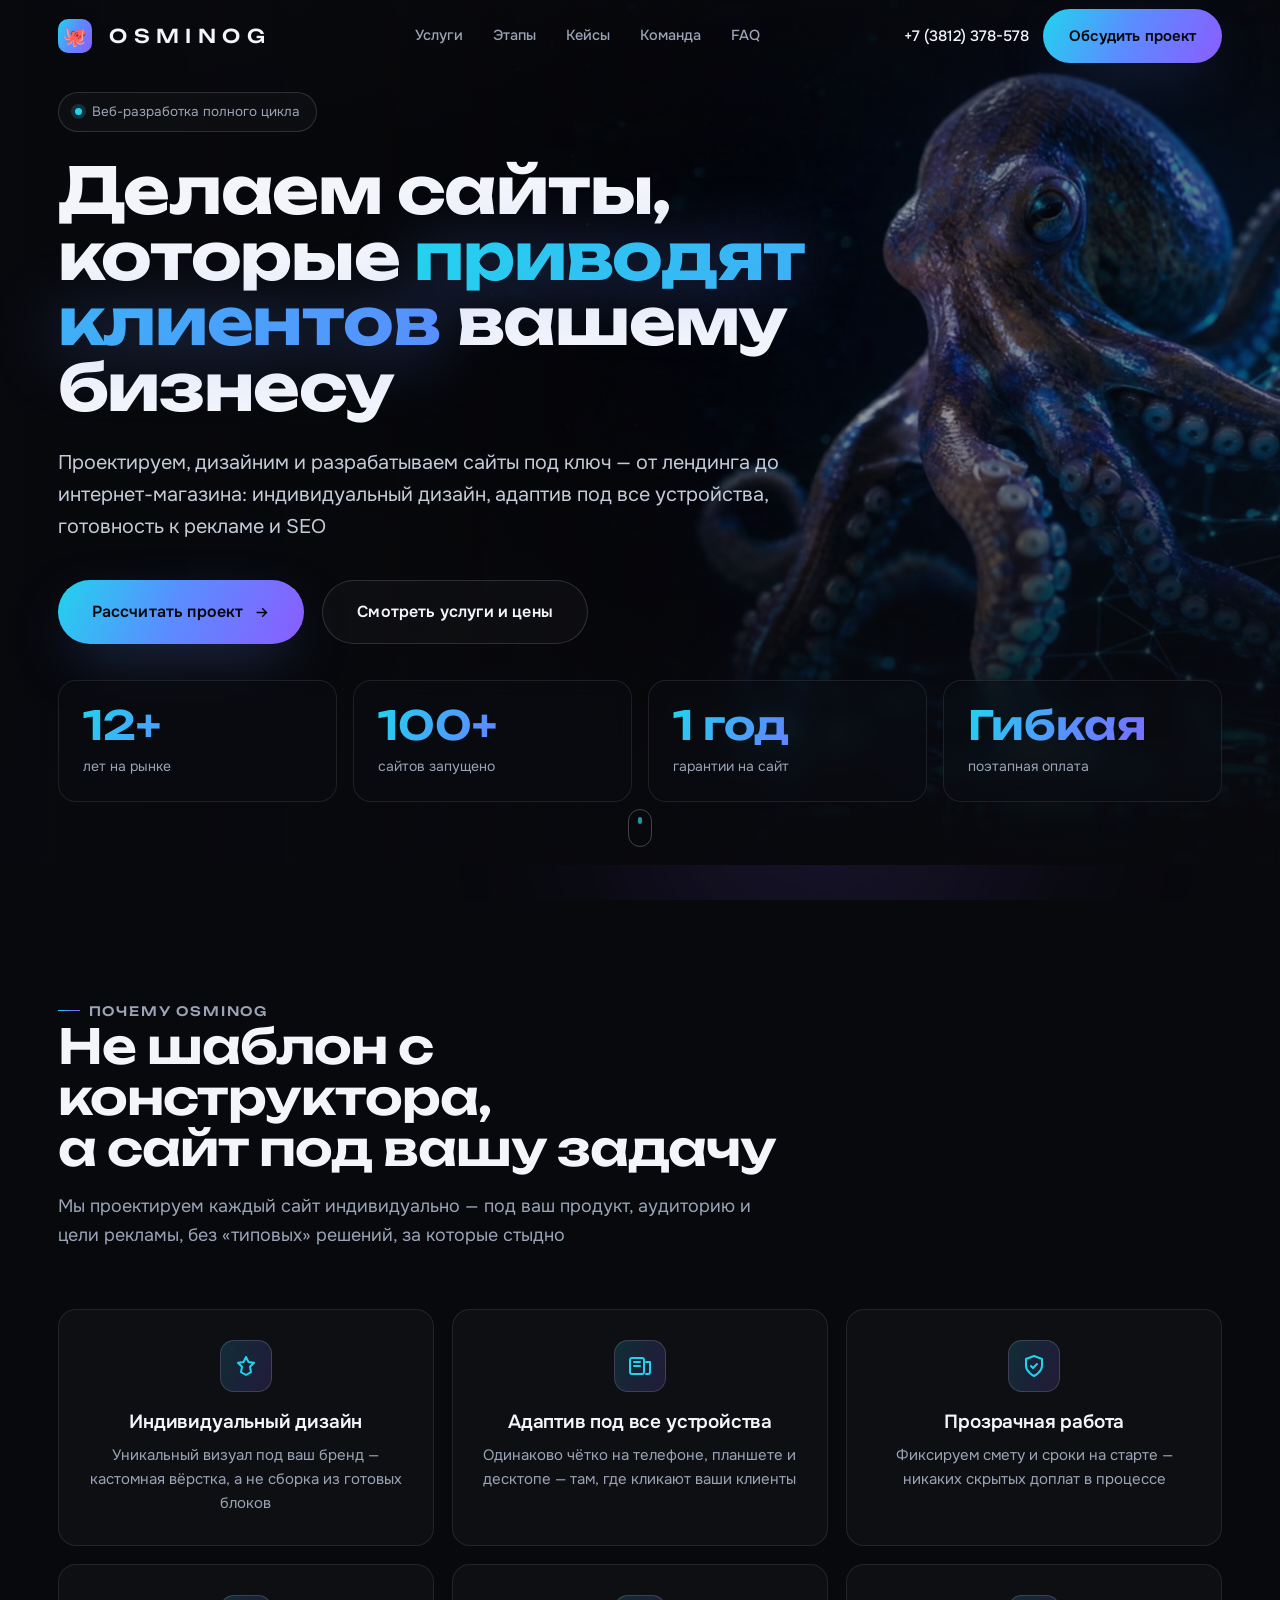
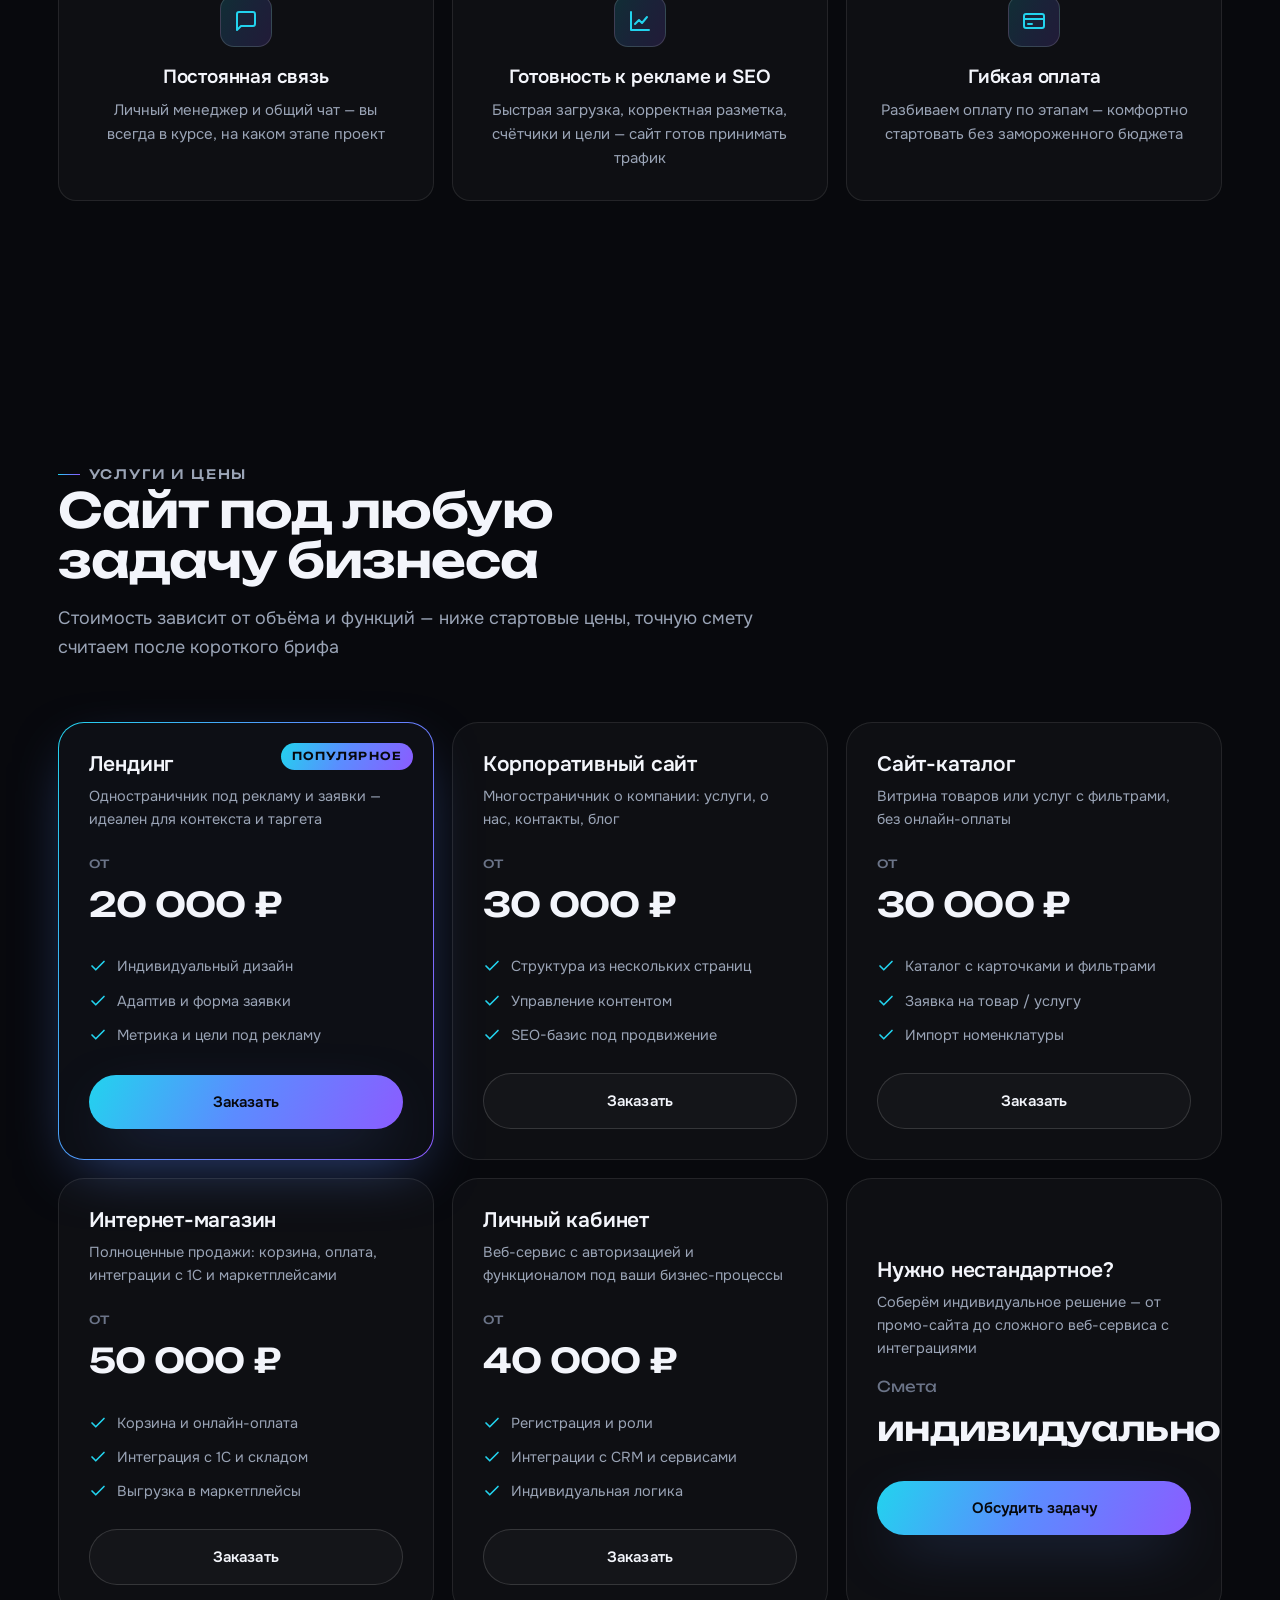
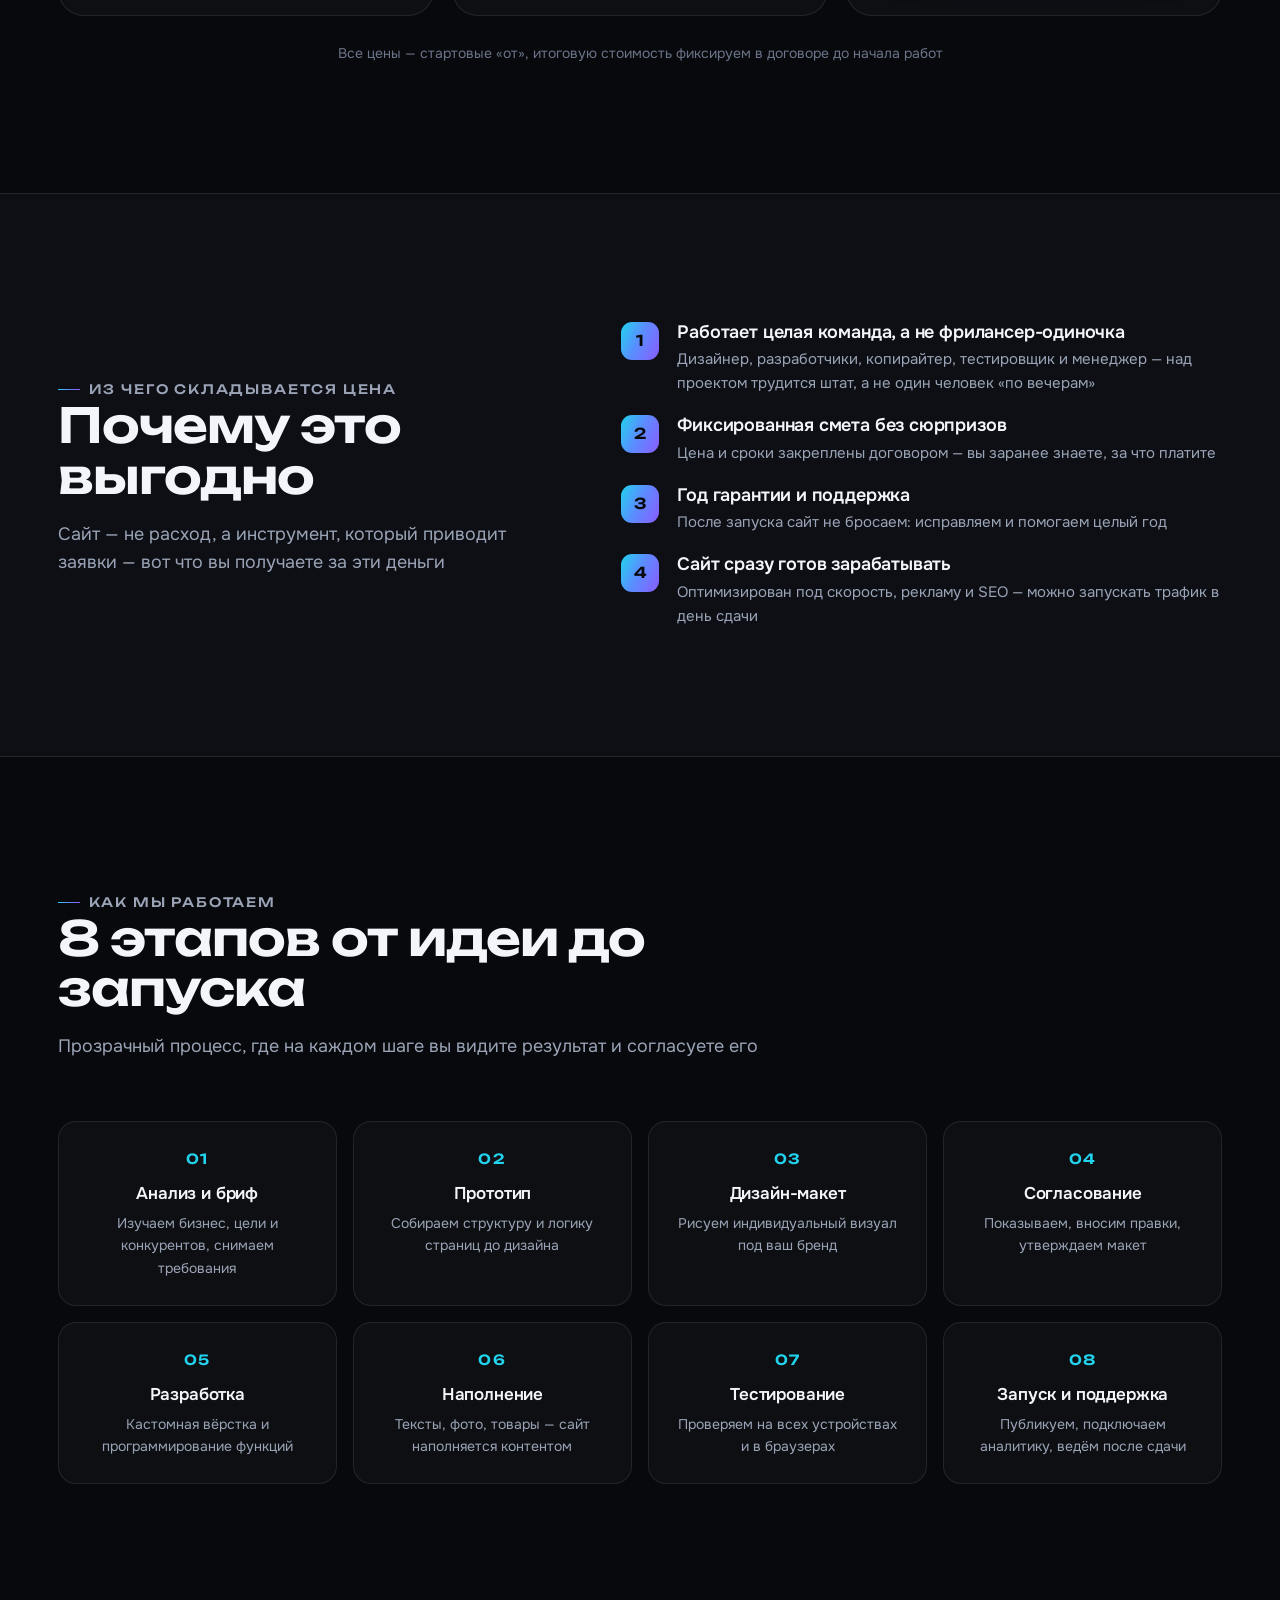
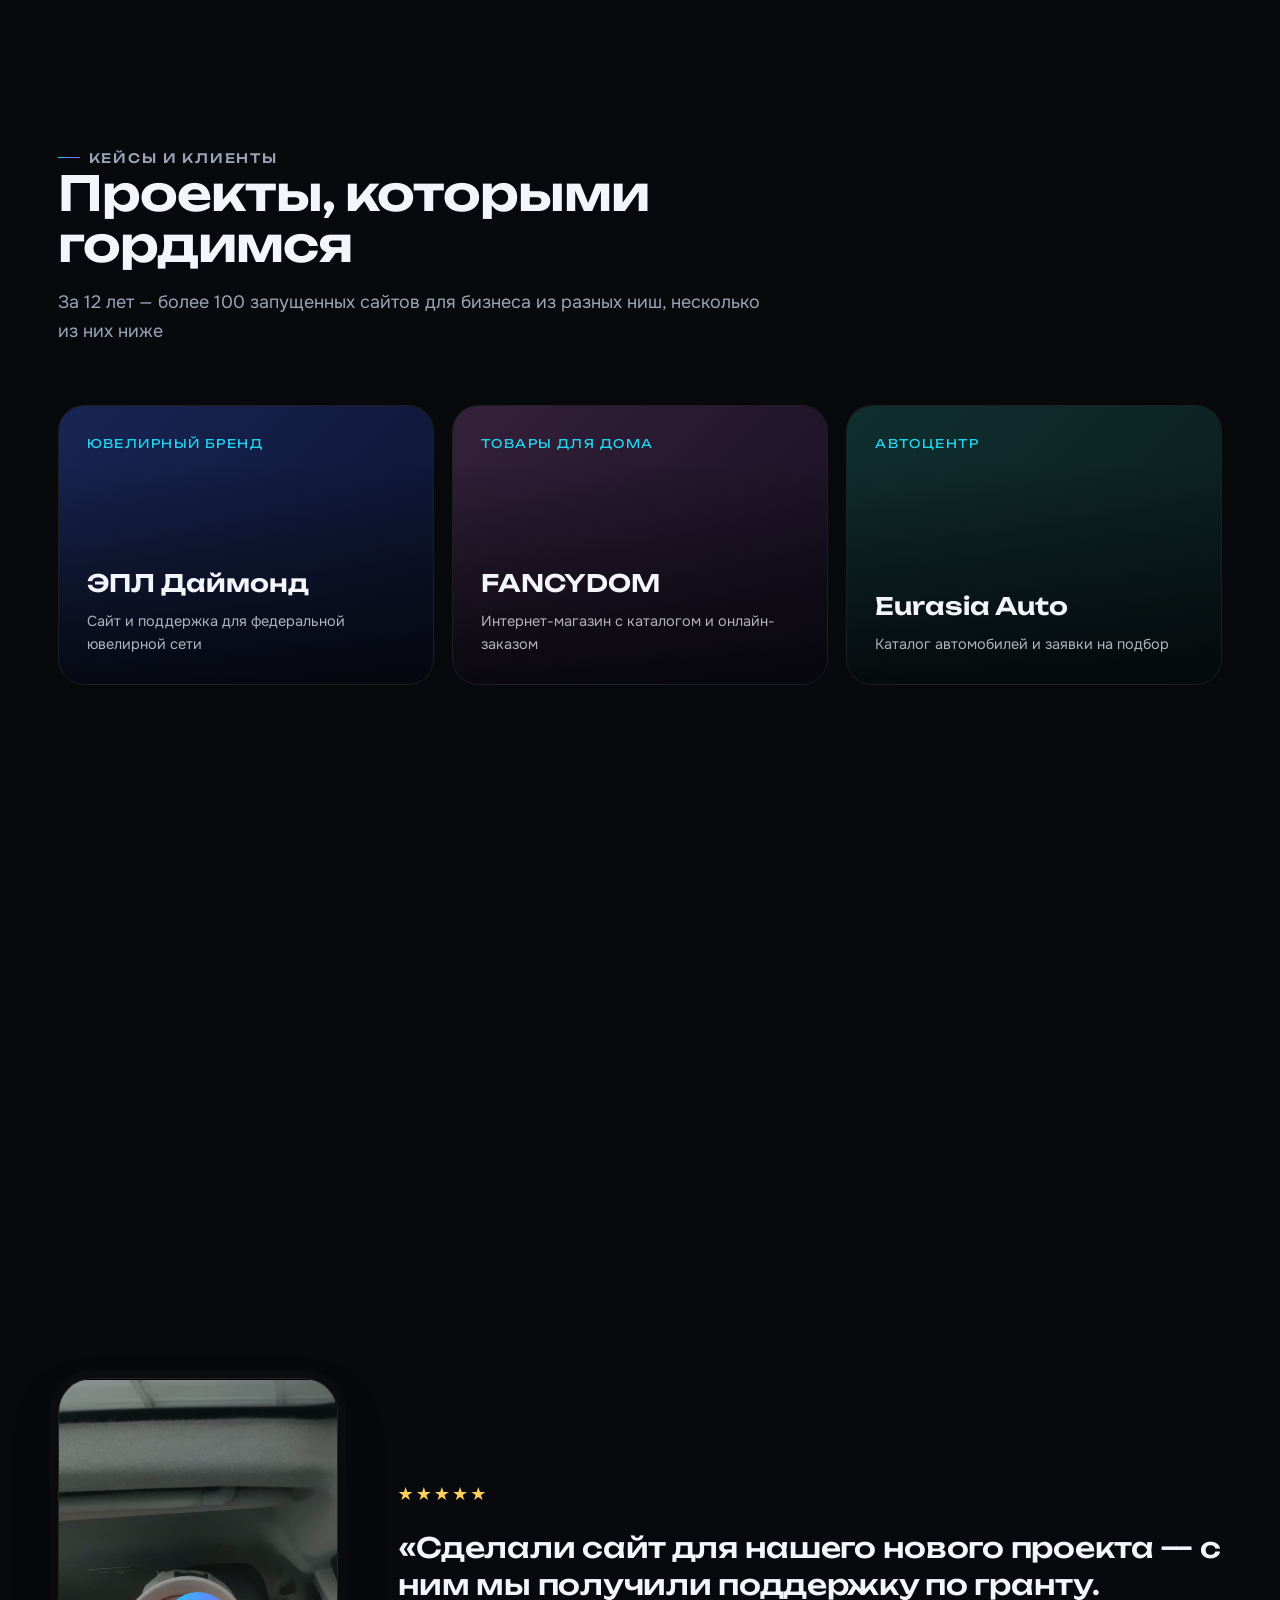
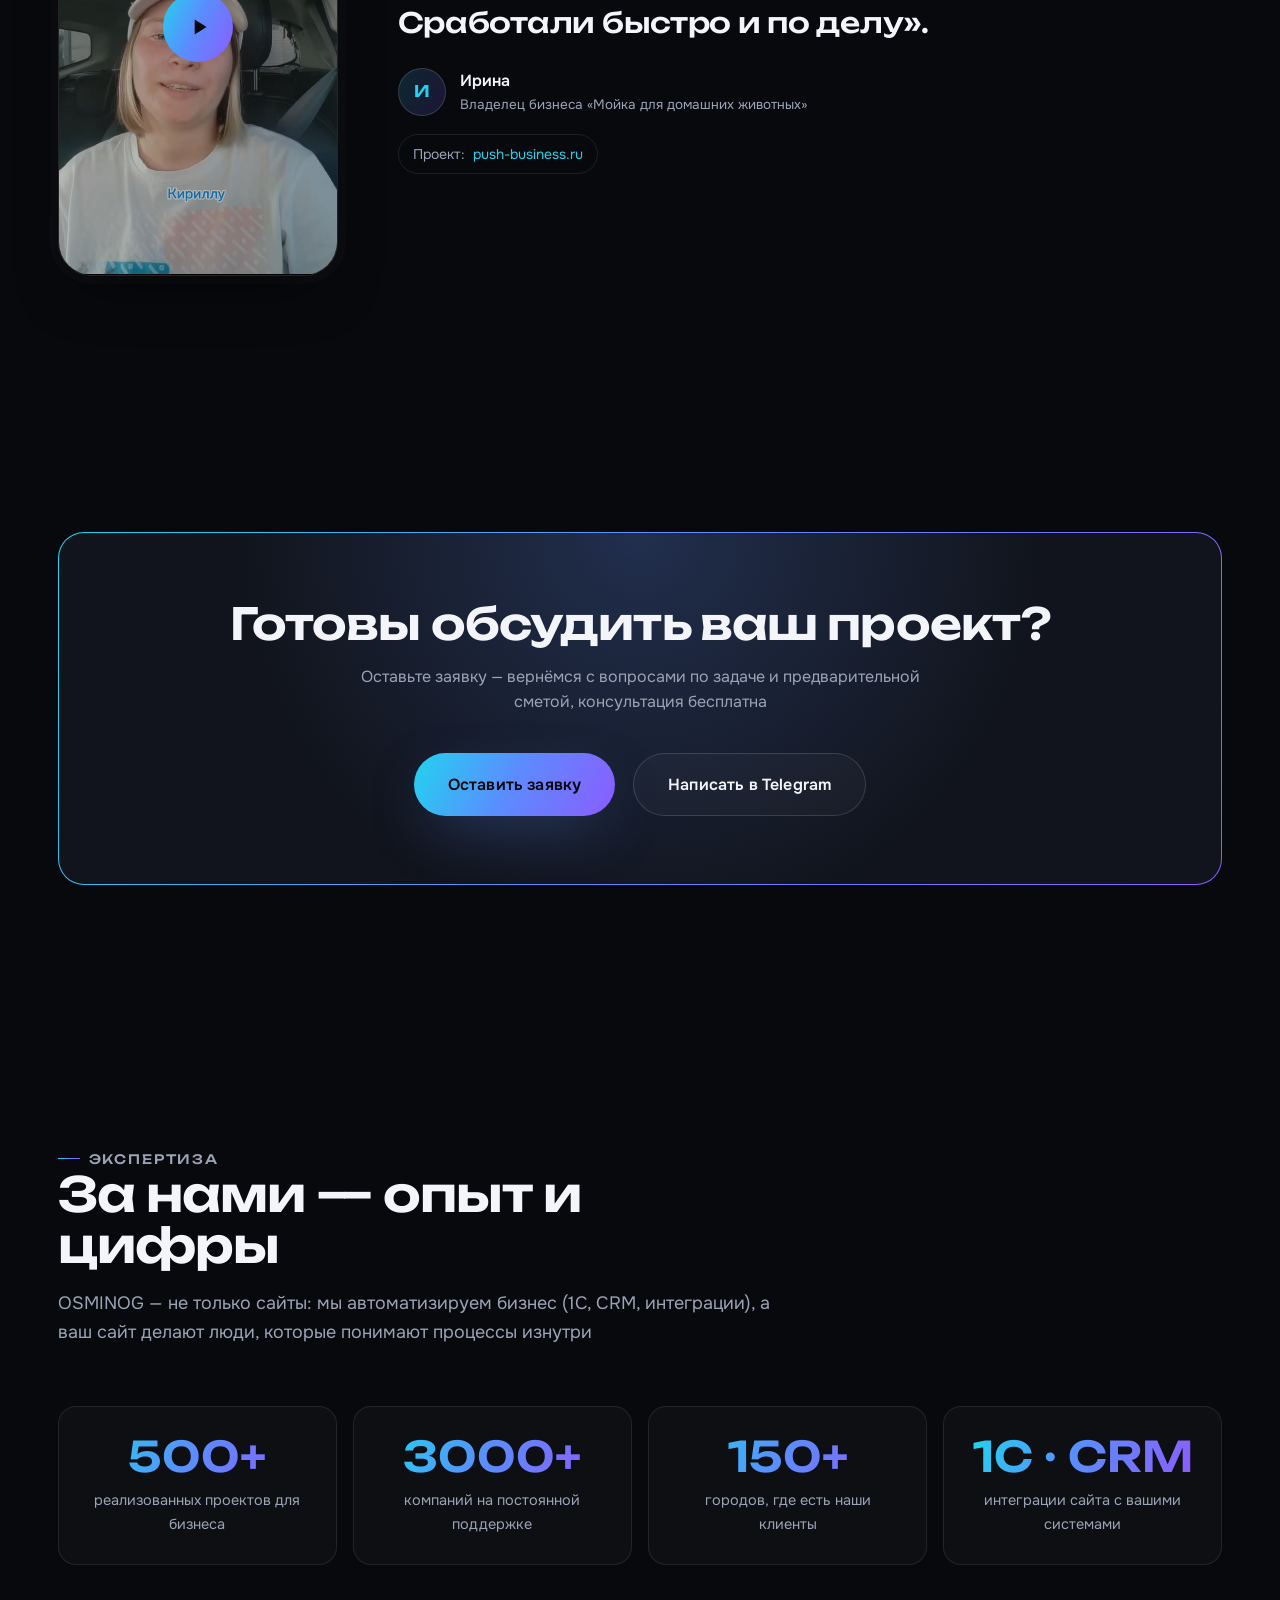
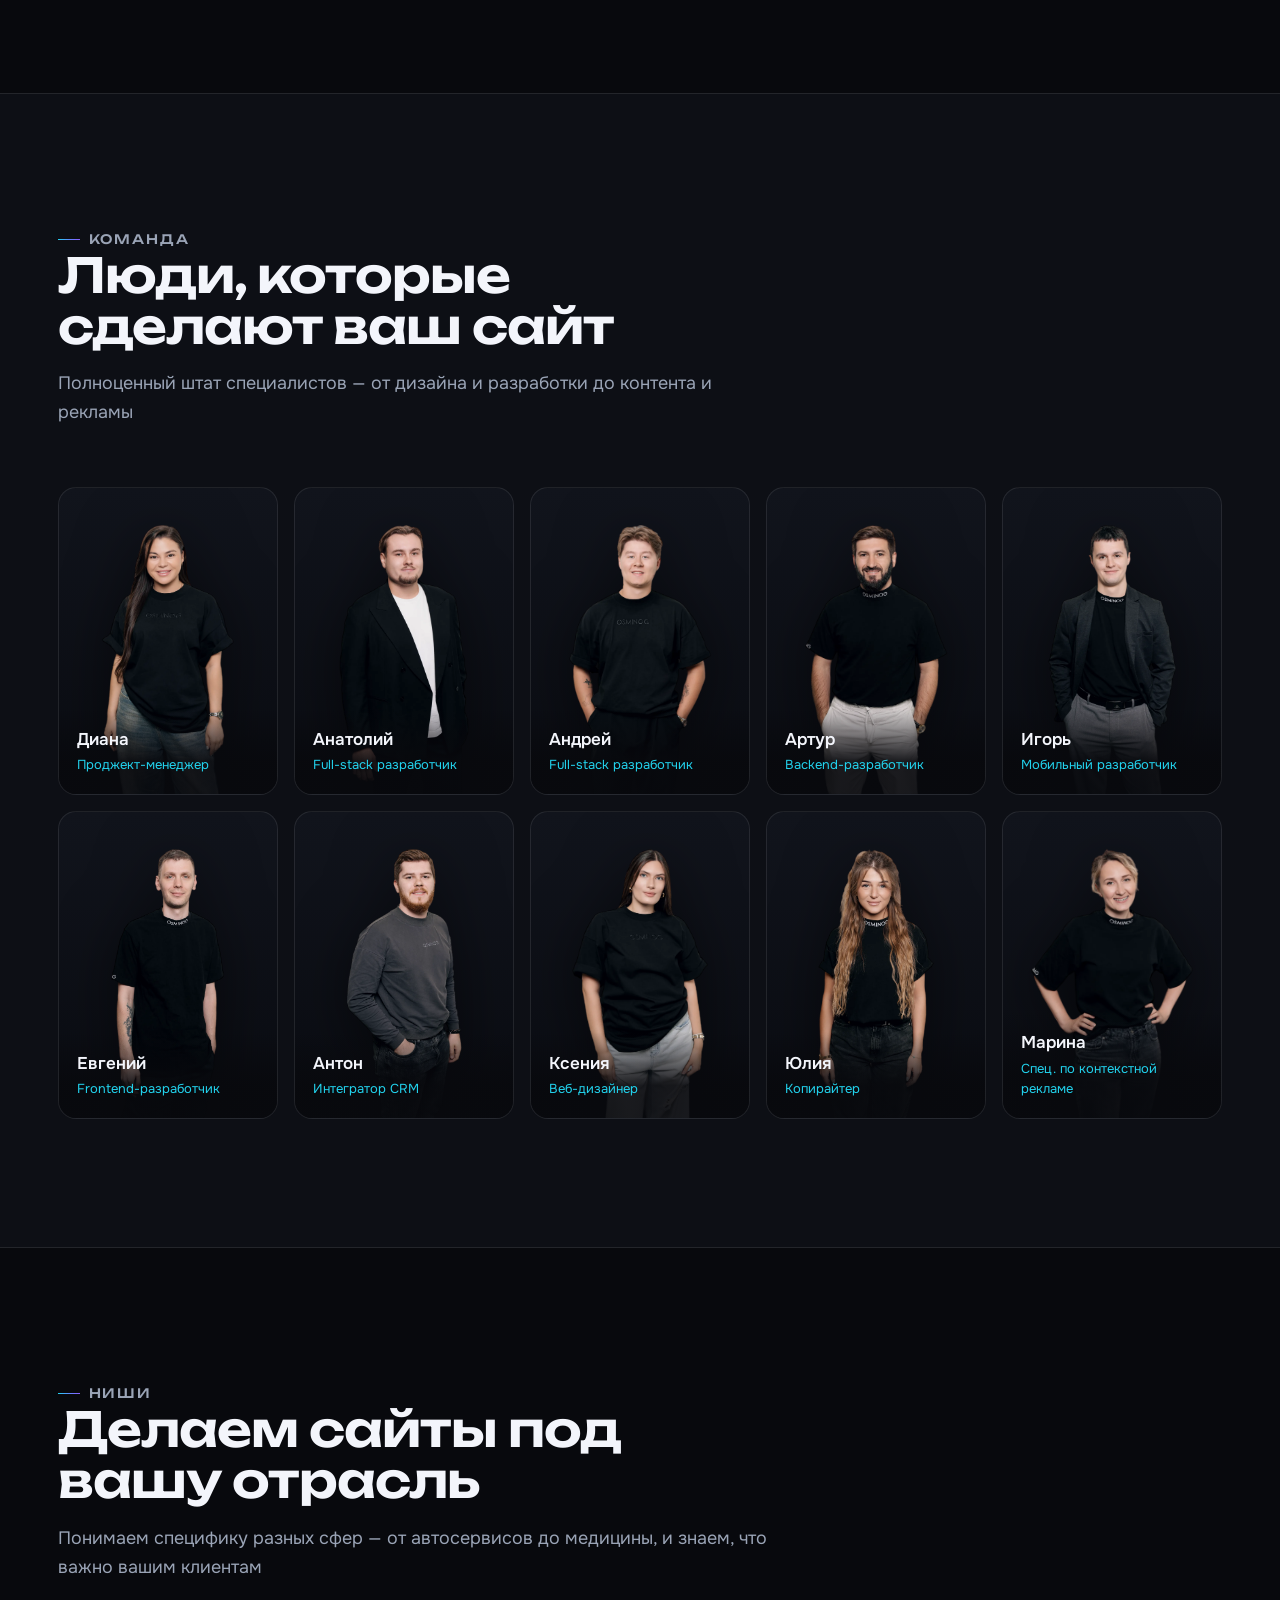
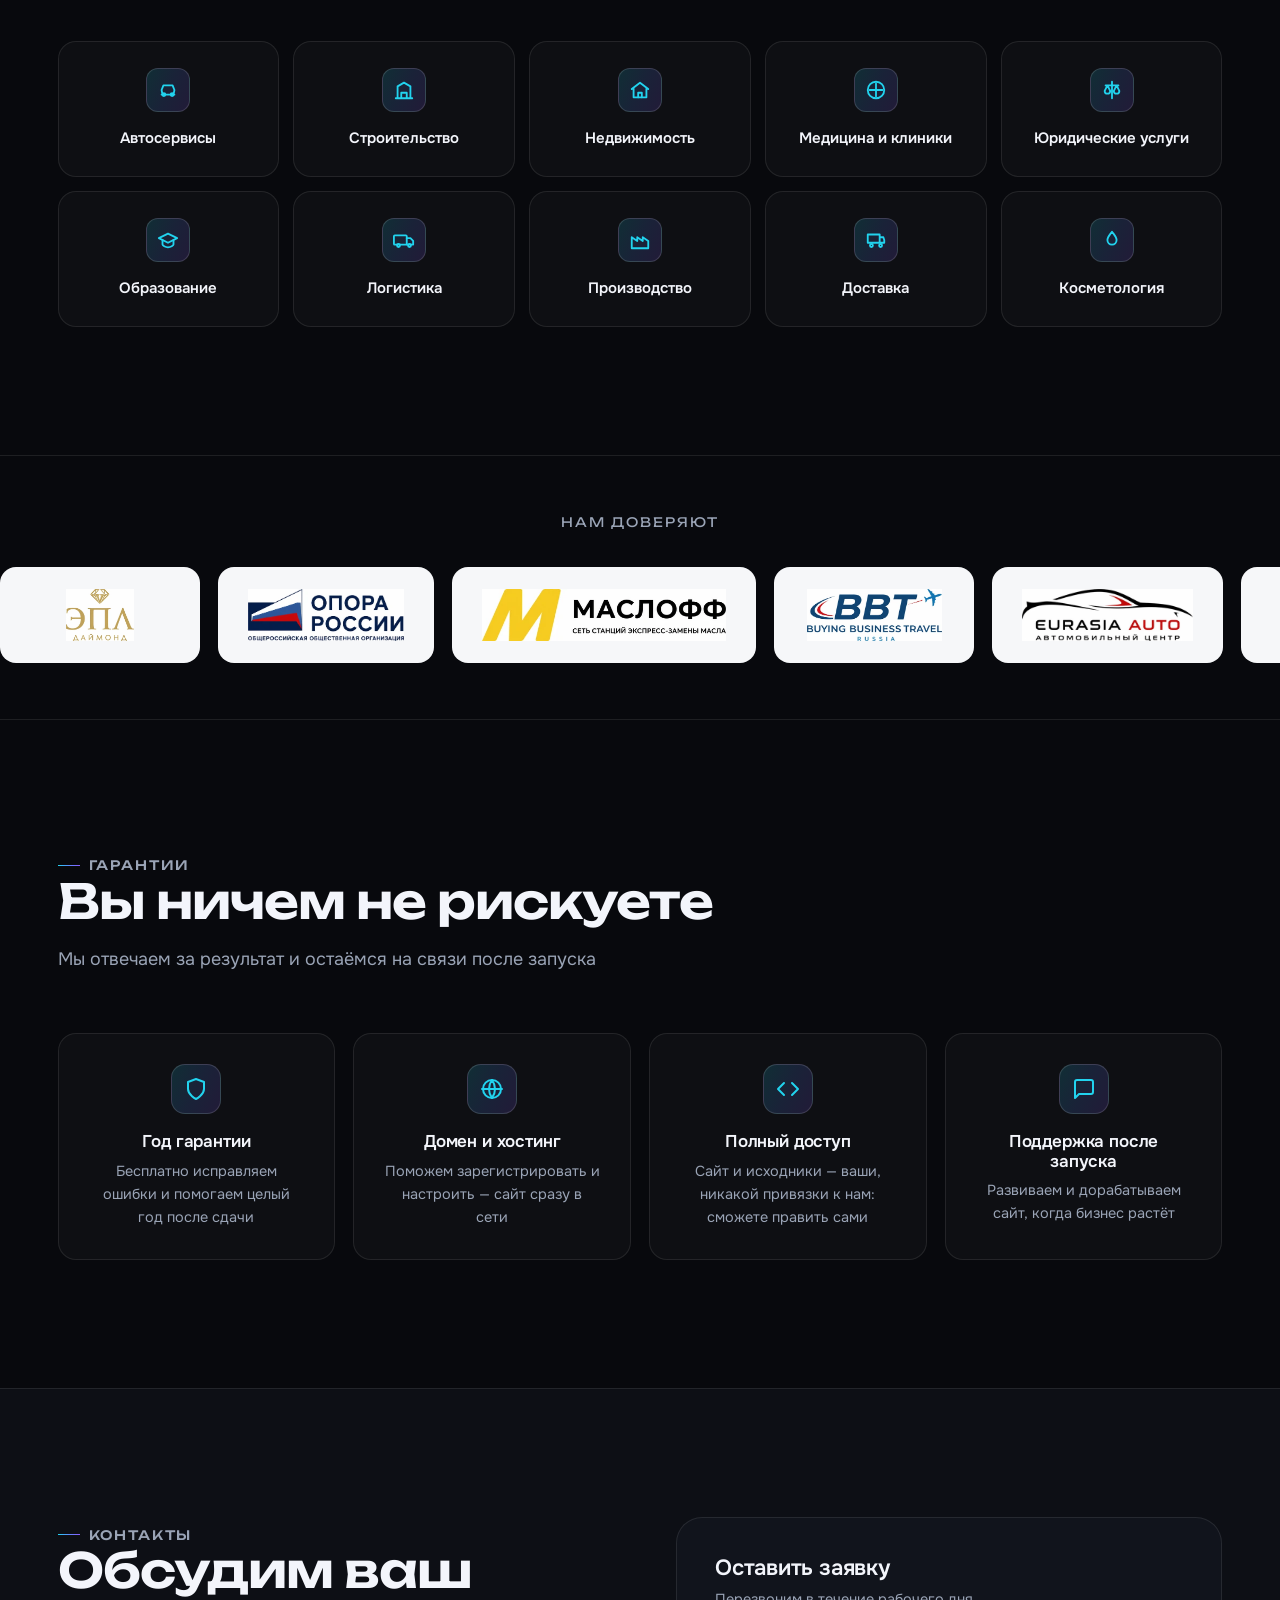
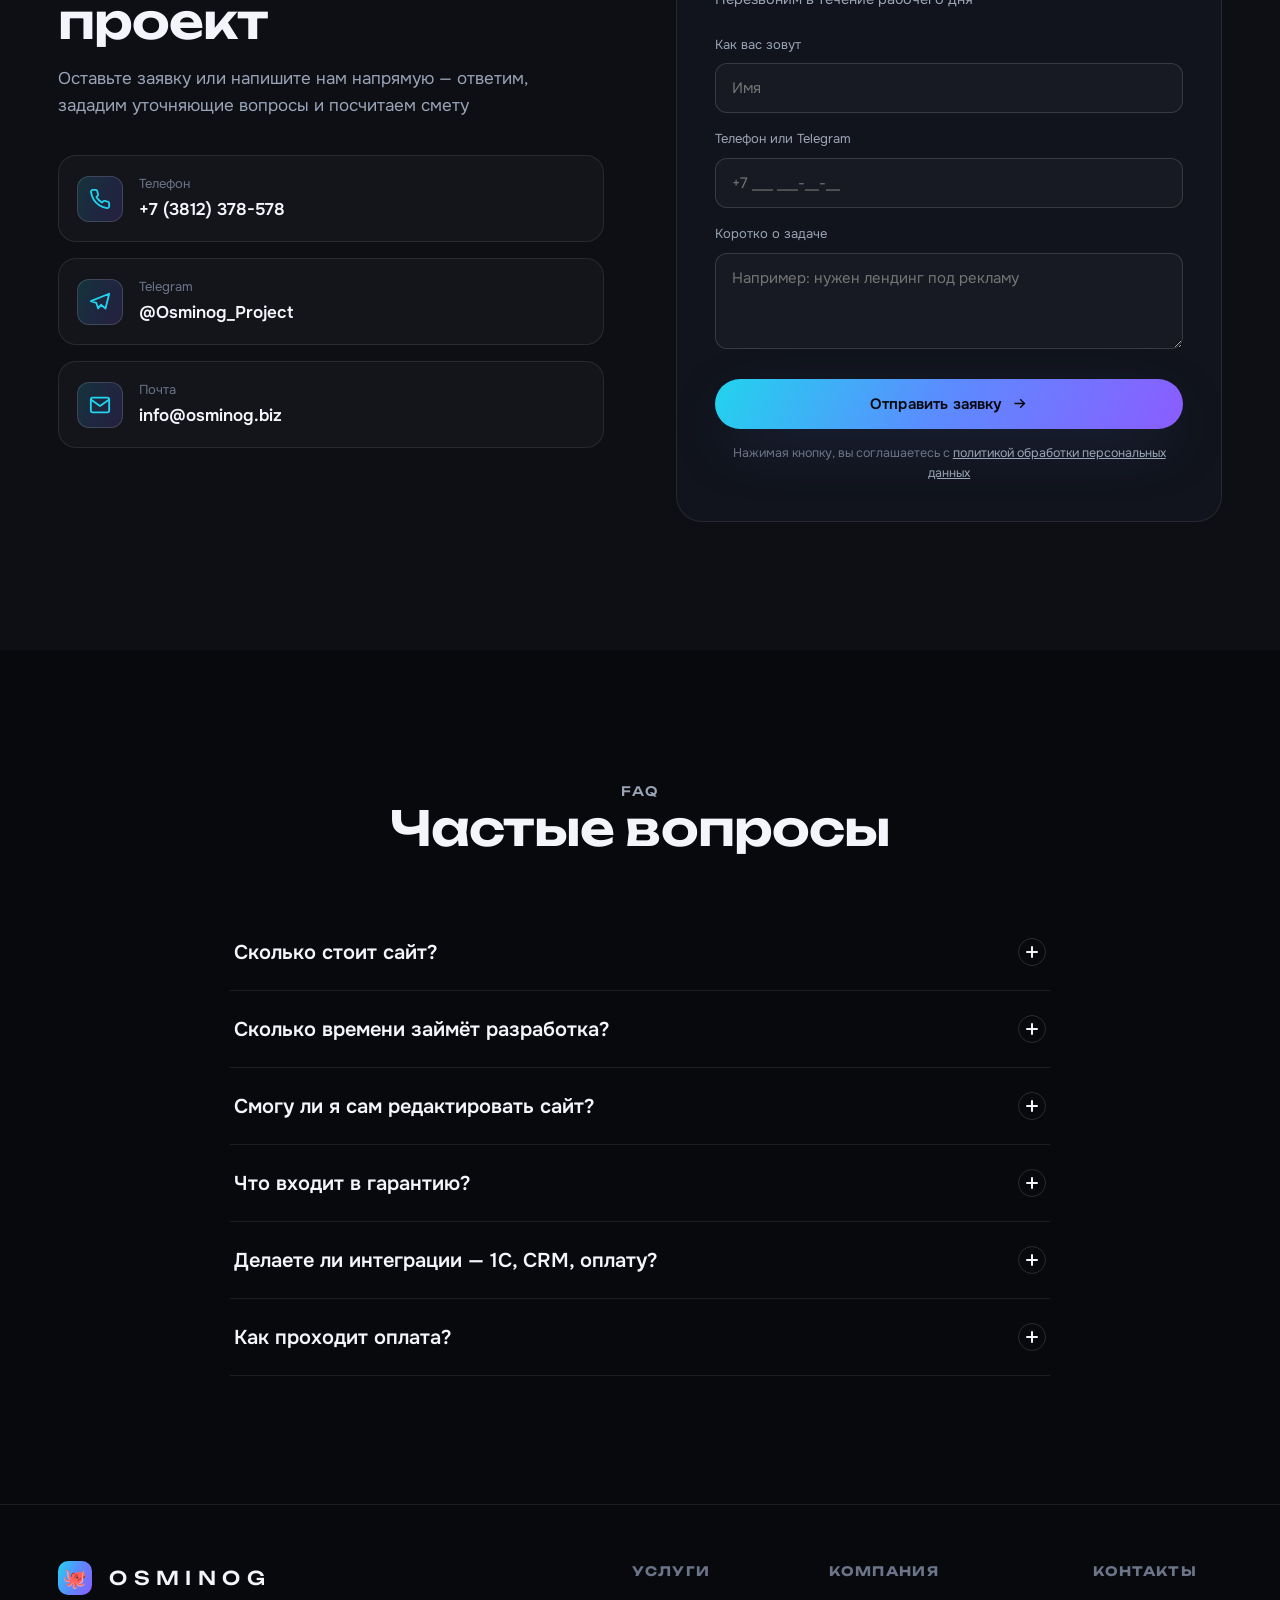
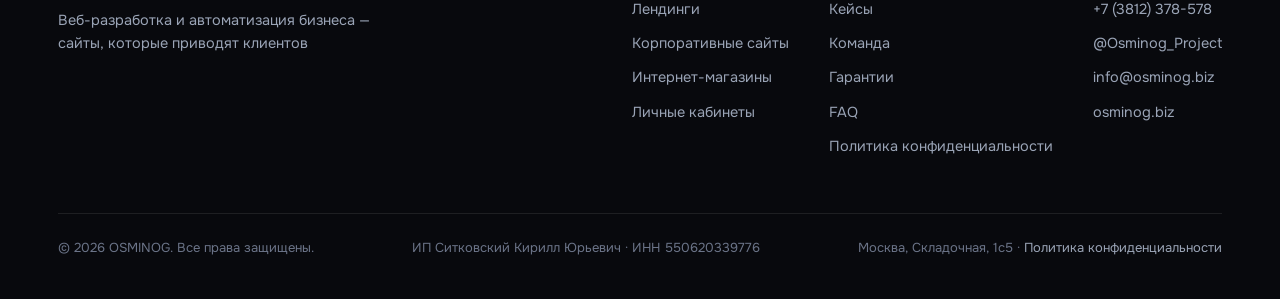
==== commit 396adf02: "Add requisites (ИП Ситковский, ИНН) to footer + privacy policy page (152-ФЗ) linked from footer and " ====
--- a/index.html
+++ b/index.html
@@ -13,7 +13,7 @@
 <link rel="preconnect" href="https://fonts.googleapis.com">
 <link rel="preconnect" href="https://fonts.gstatic.com" crossorigin>
 <link href="https://fonts.googleapis.com/css2?family=Unbounded:wght@500;600;700&family=Onest:wght@400;500;600;700&display=swap" rel="stylesheet">
-<link rel="stylesheet" href="assets/css/style.css?v=10">
+<link rel="stylesheet" href="assets/css/style.css?v=11">
 <link rel="icon" href="data:image/svg+xml,%3Csvg xmlns='http://www.w3.org/2000/svg' viewBox='0 0 32 32'%3E%3Crect width='32' height='32' rx='9' fill='%235b8cff'/%3E%3Ctext x='16' y='23' font-family='Arial' font-size='19' font-weight='700' fill='%23070810' text-anchor='middle'%3EO%3C/text%3E%3C/svg%3E">
 </head>
 <body data-niche="" data-featured="landing">
@@ -58,11 +58,11 @@
 <section class="hero">
   <div class="hero-media" aria-hidden="true">
     <picture>
-      <source media="(max-width:900px)" srcset="assets/video/hero-octopus-mobile.webp?v=10">
-      <img class="hero-poster" src="assets/video/hero-octopus-poster.jpg?v=10" alt="">
+      <source media="(max-width:900px)" srcset="assets/video/hero-octopus-mobile.webp?v=11">
+      <img class="hero-poster" src="assets/video/hero-octopus-poster.jpg?v=11" alt="">
     </picture>
-    <video class="hero-video" poster="assets/video/hero-octopus-poster.jpg?v=10" muted loop playsinline preload="none">
-      <source src="assets/video/hero-octopus.mp4?v=10" type="video/mp4">
+    <video class="hero-video" poster="assets/video/hero-octopus-poster.jpg?v=11" muted loop playsinline preload="none">
+      <source src="assets/video/hero-octopus.mp4?v=11" type="video/mp4">
     </video>
     <div class="hero-scrim"></div>
   </div>
@@ -442,7 +442,7 @@
         <button type="submit" class="btn btn-primary">Отправить заявку
           <svg viewBox="0 0 24 24" fill="none" stroke="currentColor" stroke-width="2"><path d="M5 12h14M13 6l6 6-6 6"/></svg>
         </button>
-        <div class="privacy">Нажимая кнопку, вы соглашаетесь на обработку персональных данных</div>
+        <div class="privacy">Нажимая кнопку, вы соглашаетесь с <a href="privacy.html" target="_blank" style="color:var(--muted);text-decoration:underline">политикой обработки персональных данных</a></div>
       </div>
       <div class="form-ok">
         <div class="check"><svg viewBox="0 0 24 24" fill="none" stroke-width="2.5" stroke-linecap="round" stroke-linejoin="round"><path d="M20 6L9 17l-5-5"/></svg></div>
@@ -495,6 +495,7 @@
           <a href="#team">Команда</a>
           <a href="#guarantees">Гарантии</a>
           <a href="#faq">FAQ</a>
+          <a href="privacy.html">Политика конфиденциальности</a>
         </div>
         <div>
           <h5>Контакты</h5>
@@ -507,7 +508,8 @@
     </div>
     <div class="footer-bottom">
       <span>© <span id="year">2026</span> OSMINOG. Все права защищены.</span>
-      <span>Москва, Складочная, 1с5</span>
+      <span>ИП Ситковский Кирилл Юрьевич · ИНН 550620339776</span>
+      <span>Москва, Складочная, 1с5 · <a href="privacy.html" style="color:var(--muted)">Политика конфиденциальности</a></span>
     </div>
   </div>
 </footer>
@@ -522,6 +524,6 @@
         var btn=p.querySelector('.btn'); if(btn){btn.classList.remove('btn-ghost'); btn.classList.add('btn-primary');}}}
   })();
 </script>
-<script src="assets/js/main.js?v=10"></script>
+<script src="assets/js/main.js?v=11"></script>
 </body>
 </html>
--- a/assets/css/style.css
+++ b/assets/css/style.css
@@ -613,3 +613,20 @@
   .hero-badge{margin-bottom:20px}
   .hero .hero-stats{margin-top:clamp(34px,9vw,48px)}
 }
+
+/* ============================================================
+   ЮРИДИЧЕСКАЯ СТРАНИЦА (политика конфиденциальности)
+   ============================================================ */
+.legal{max-width:860px;margin-inline:auto;padding:clamp(110px,16vw,150px) var(--gutter) 90px}
+.legal .back{display:inline-flex;align-items:center;gap:8px;color:var(--muted);font-size:14px;margin-bottom:28px;transition:color .2s}
+.legal .back:hover{color:var(--accent-2)}
+.legal h1{font-size:clamp(28px,4.4vw,42px);margin-bottom:10px}
+.legal .updated{color:var(--faint);font-size:14px;margin-bottom:36px}
+.legal h2{font-family:var(--font);font-size:clamp(19px,2.4vw,23px);font-weight:600;margin:34px 0 12px}
+.legal p,.legal li{color:#b9c1d0;font-size:15.5px;line-height:1.7}
+.legal p{margin-bottom:12px}
+.legal ul{margin:0 0 12px 0;padding-left:0;display:flex;flex-direction:column;gap:8px}
+.legal li{position:relative;padding-left:22px}
+.legal li::before{content:"";position:absolute;left:2px;top:11px;width:6px;height:6px;border-radius:50%;background:var(--grad)}
+.legal a{color:var(--accent-2)}
+.legal .req{margin-top:16px;padding:20px 22px;border-radius:var(--radius);background:var(--surface);border:1px solid var(--border);color:#cdd4e0;font-size:15px}
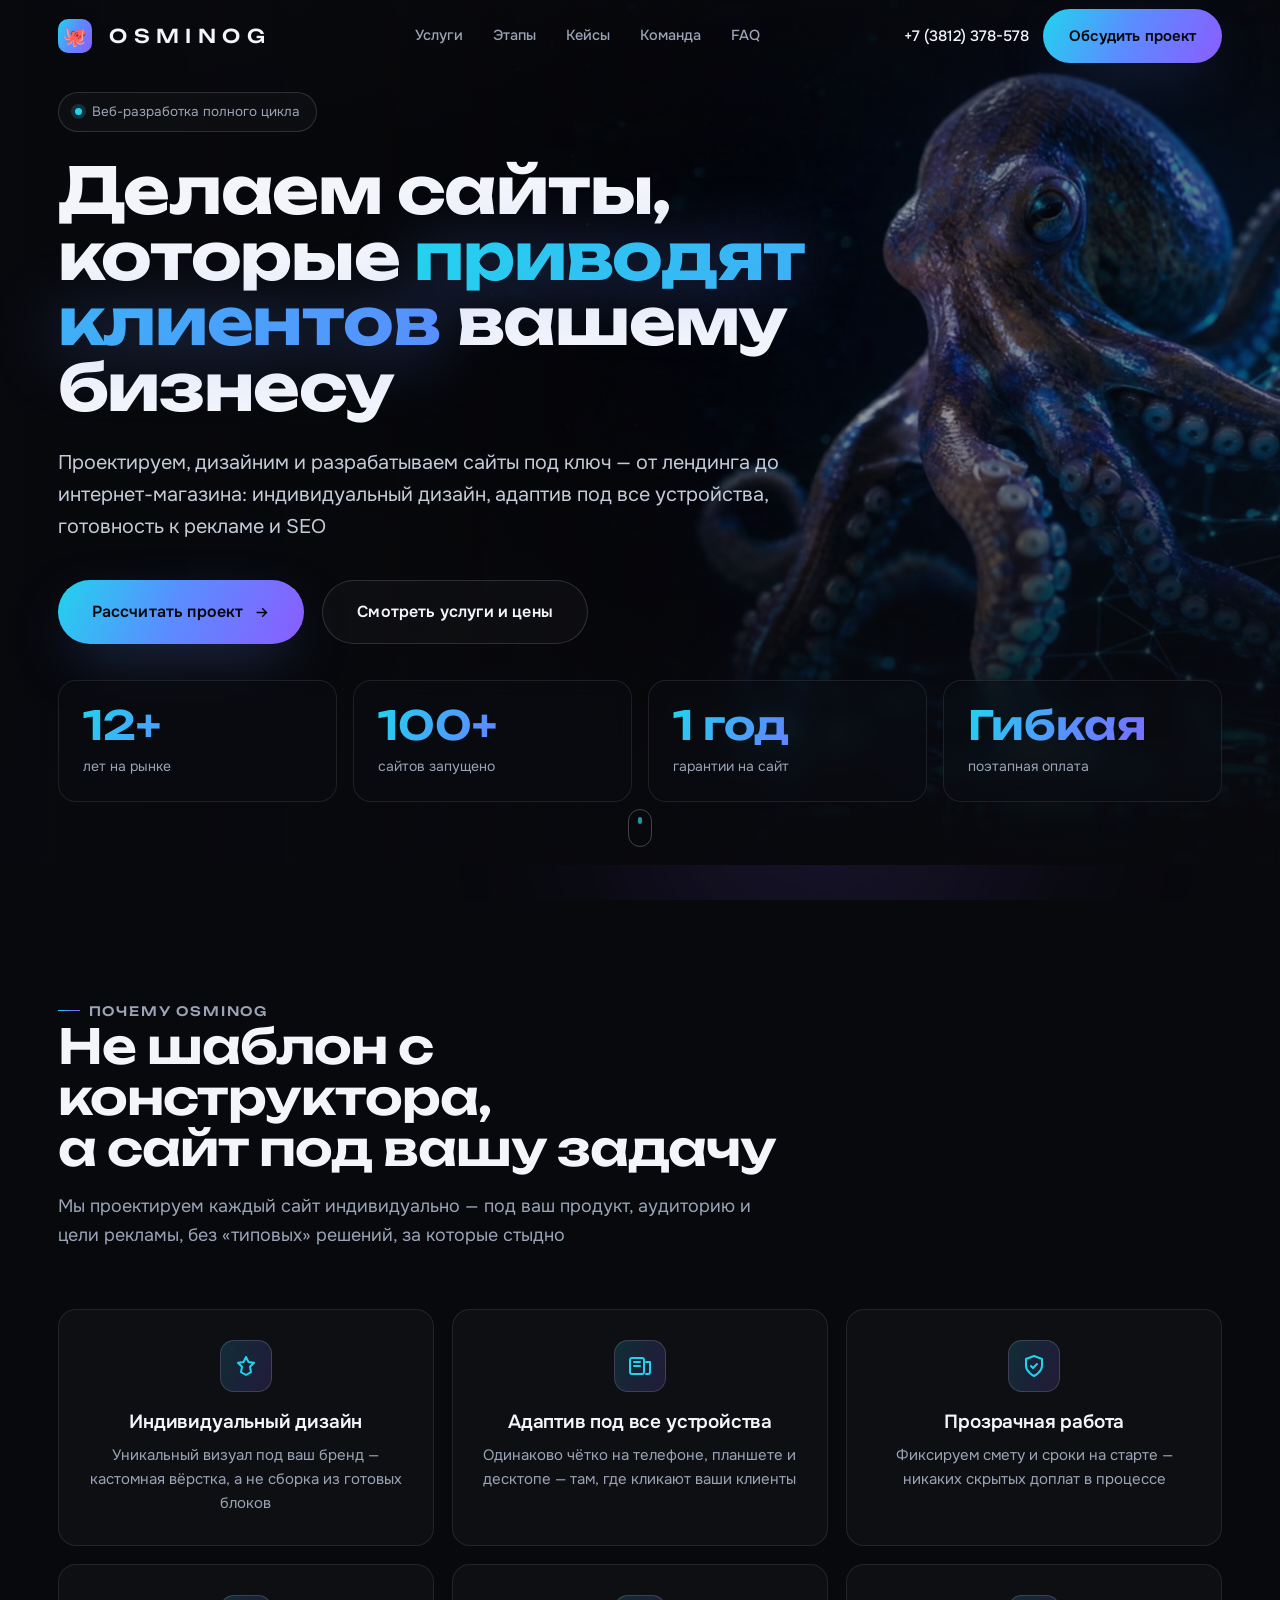
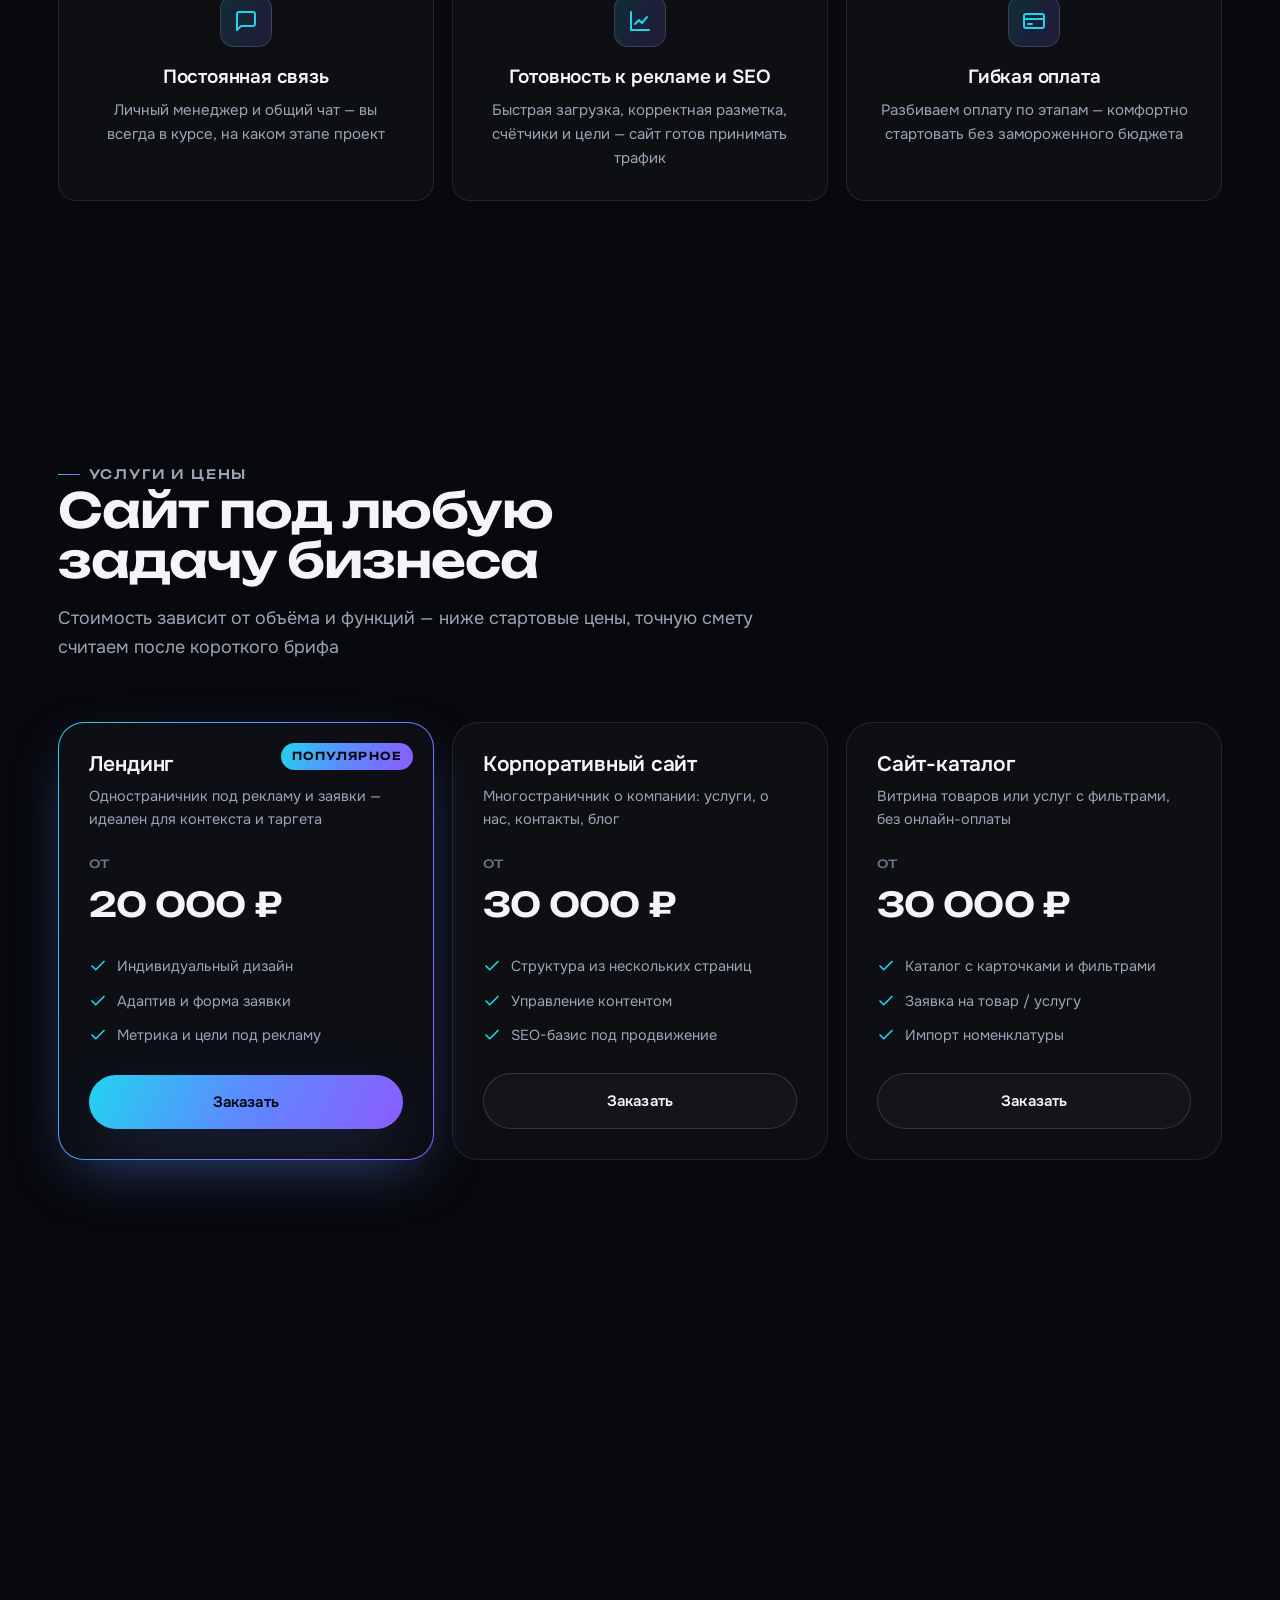
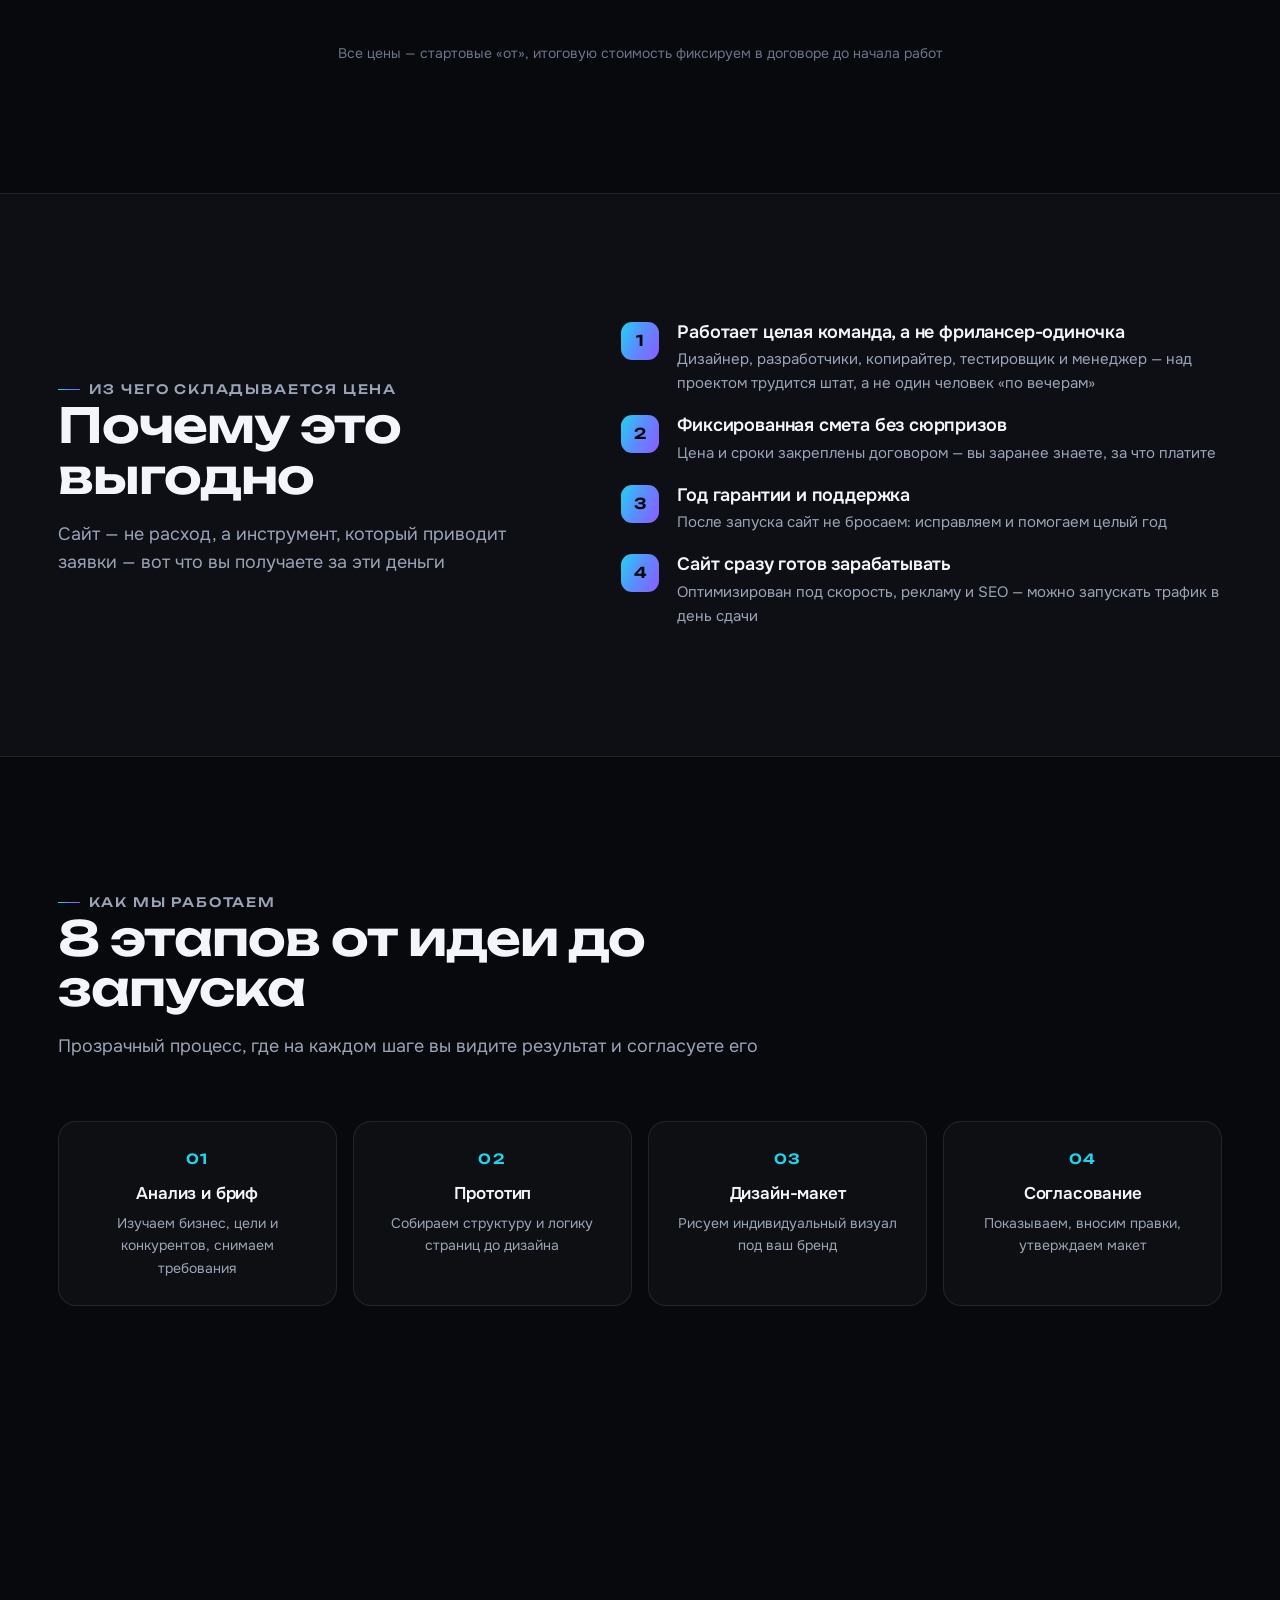
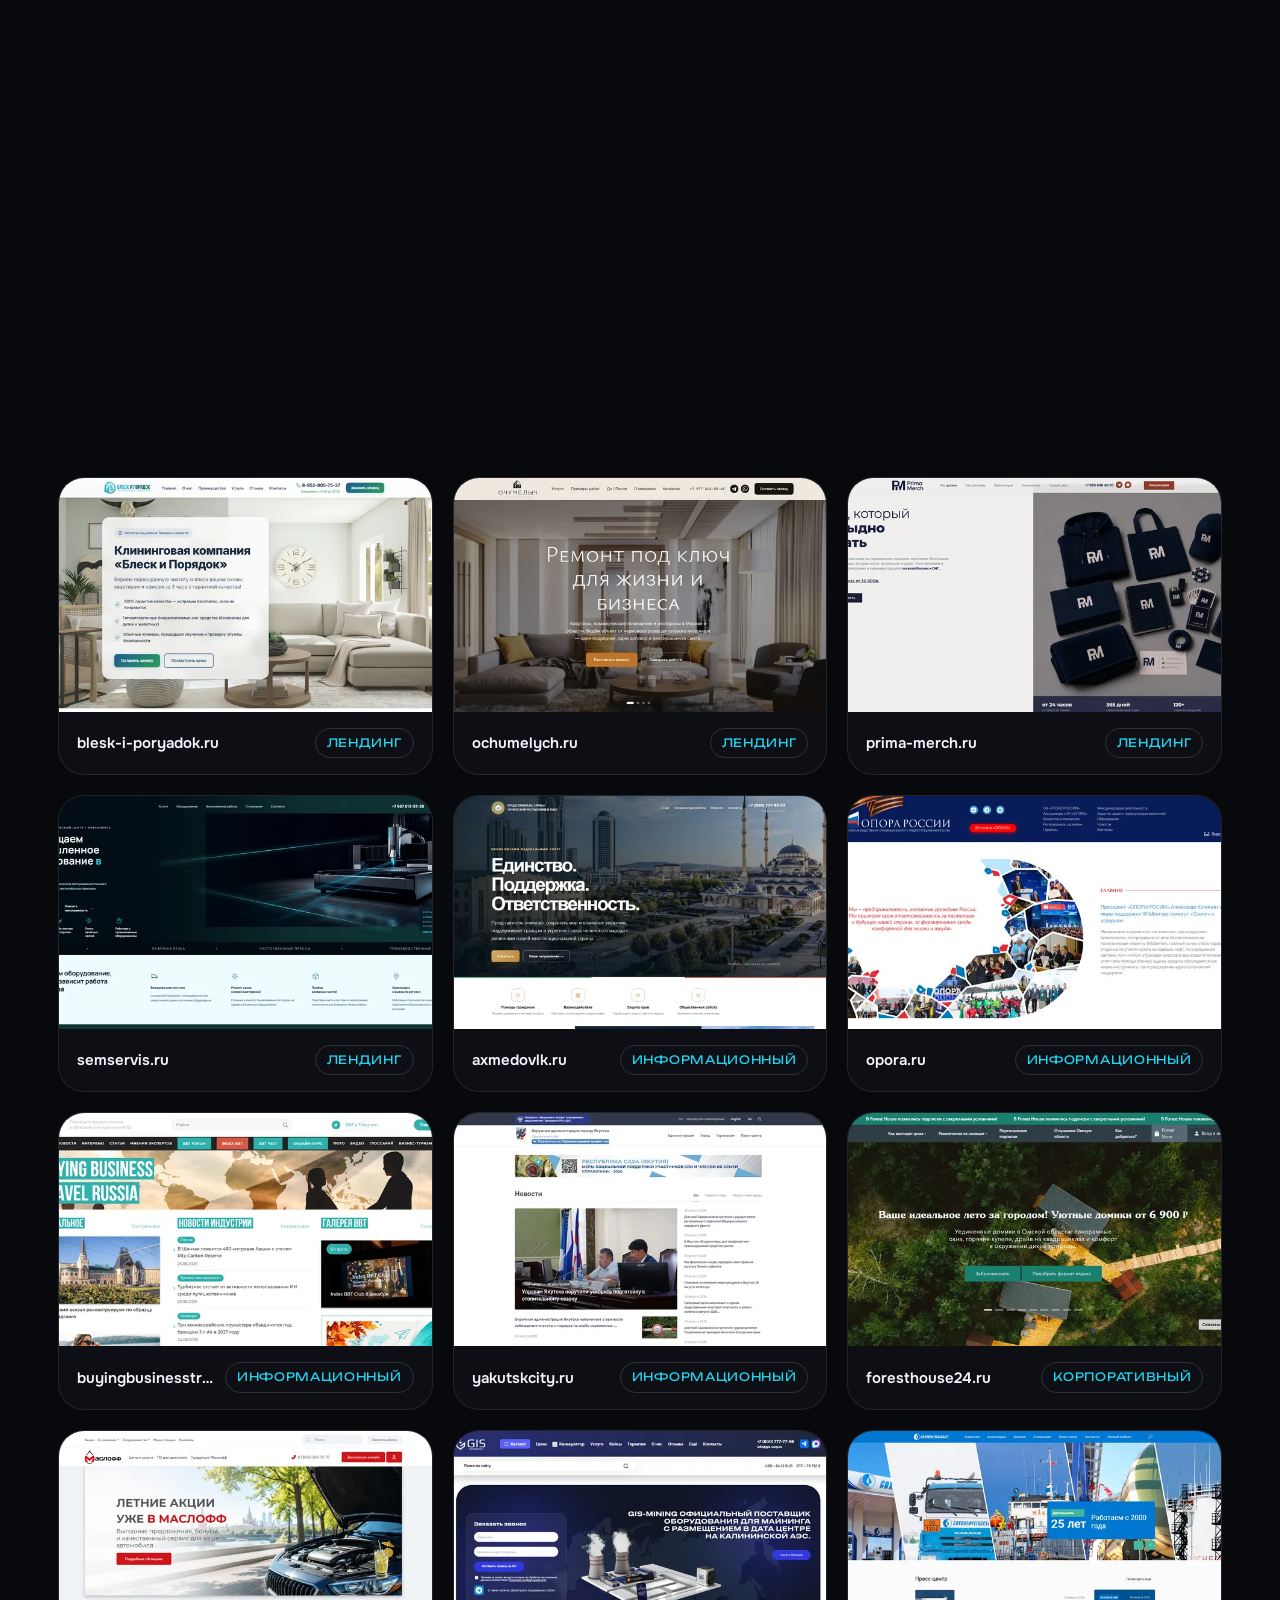
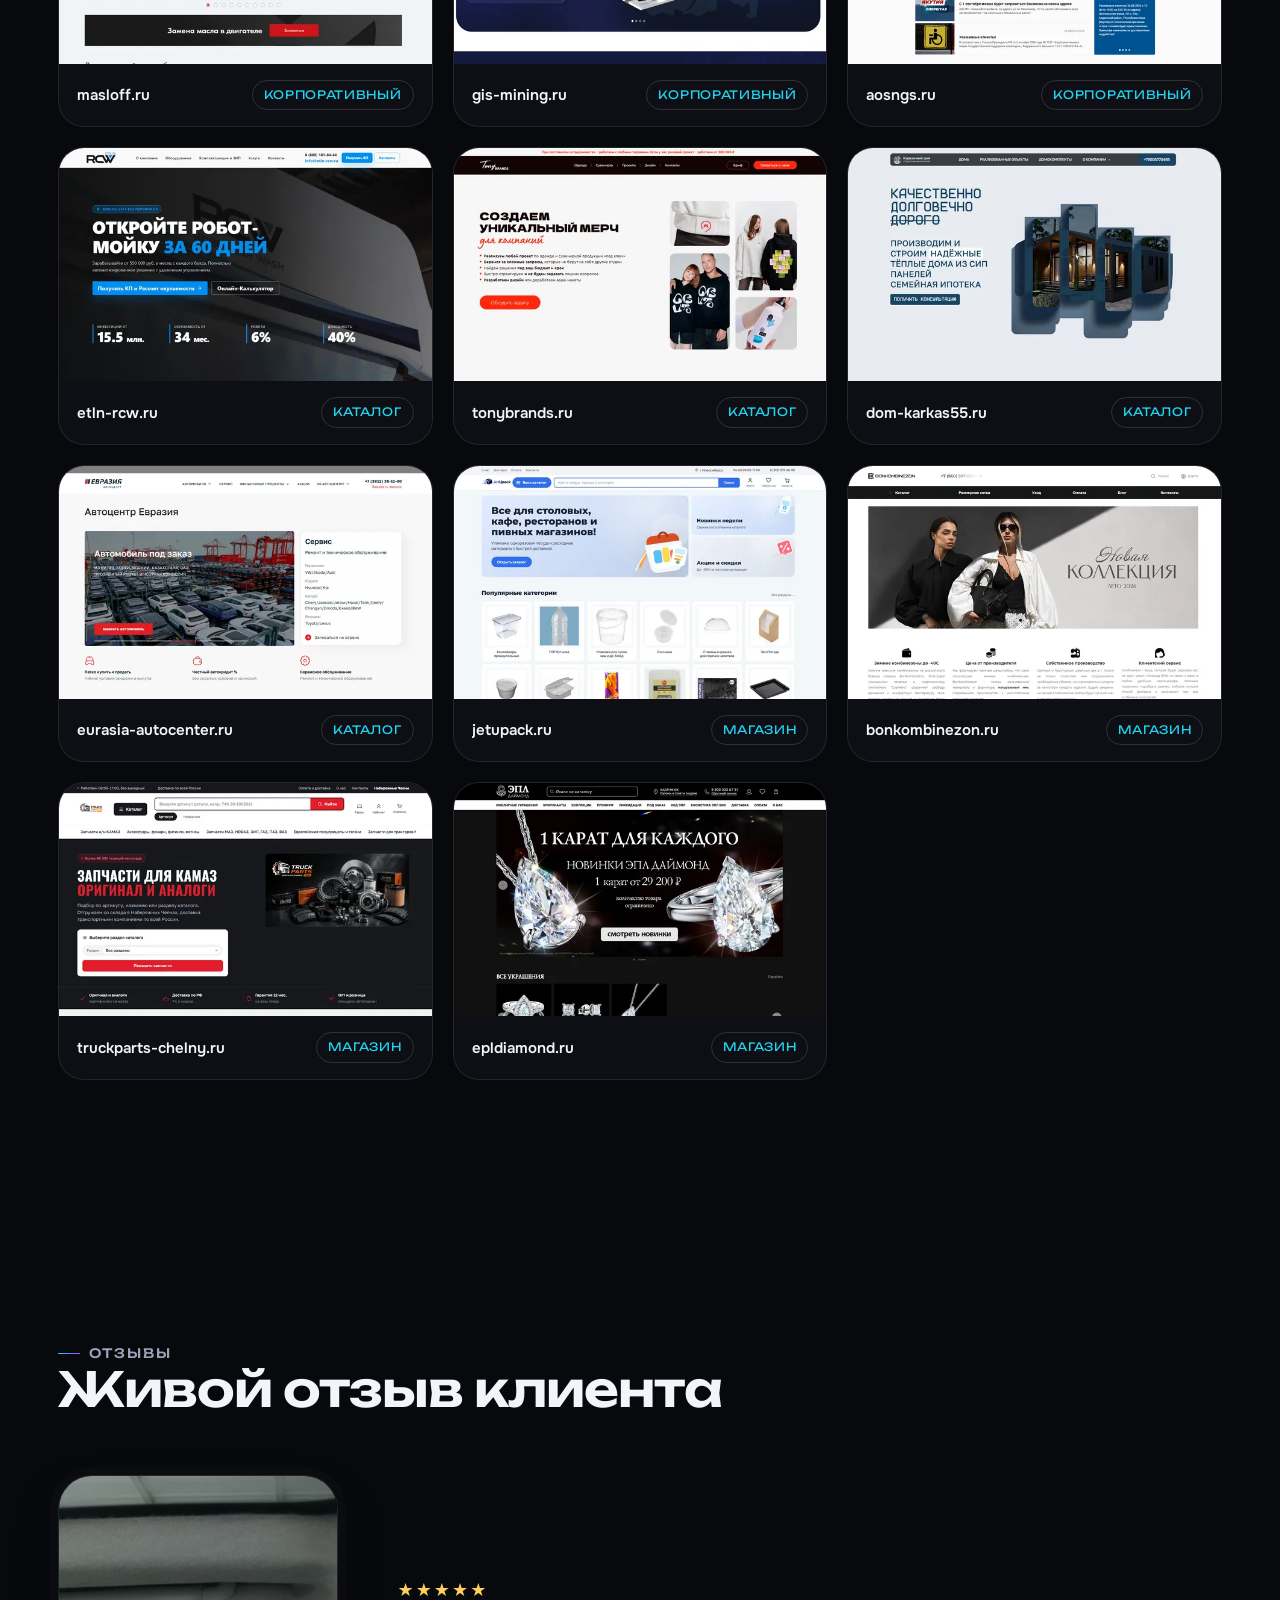
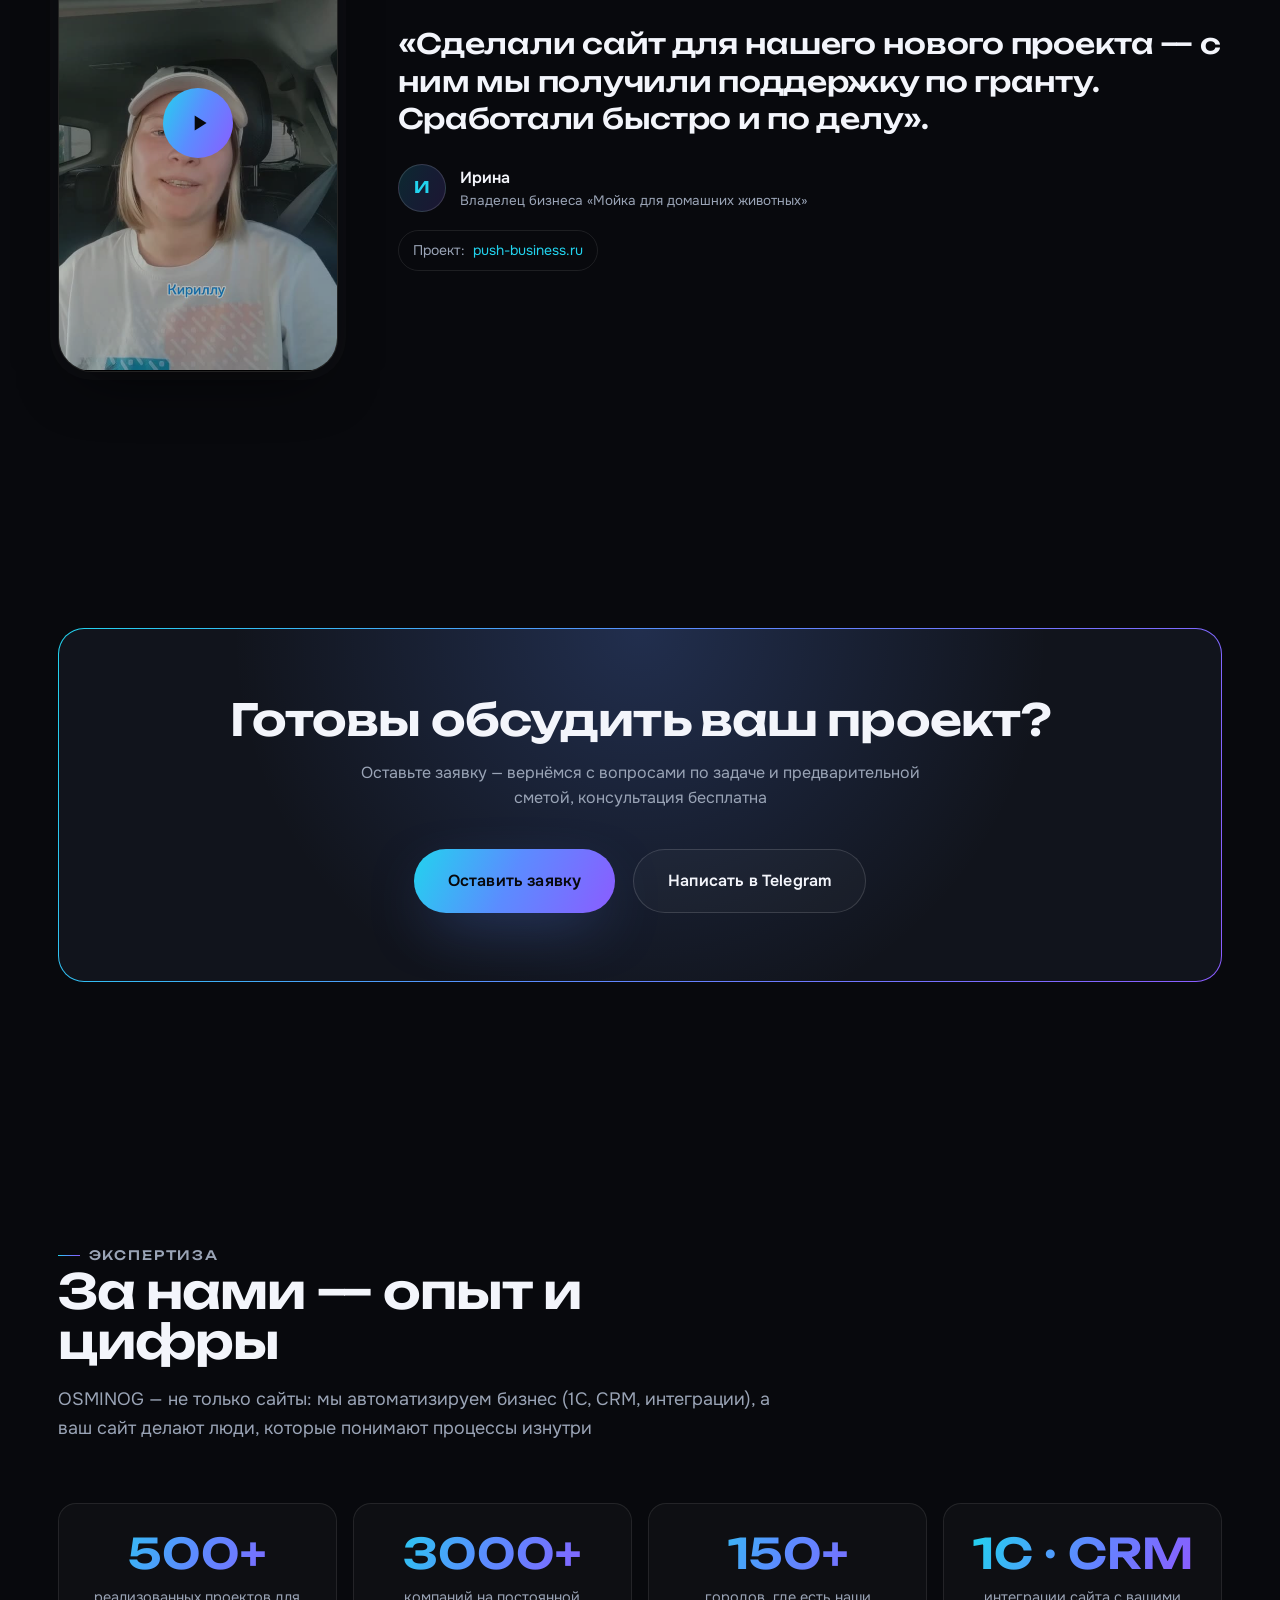
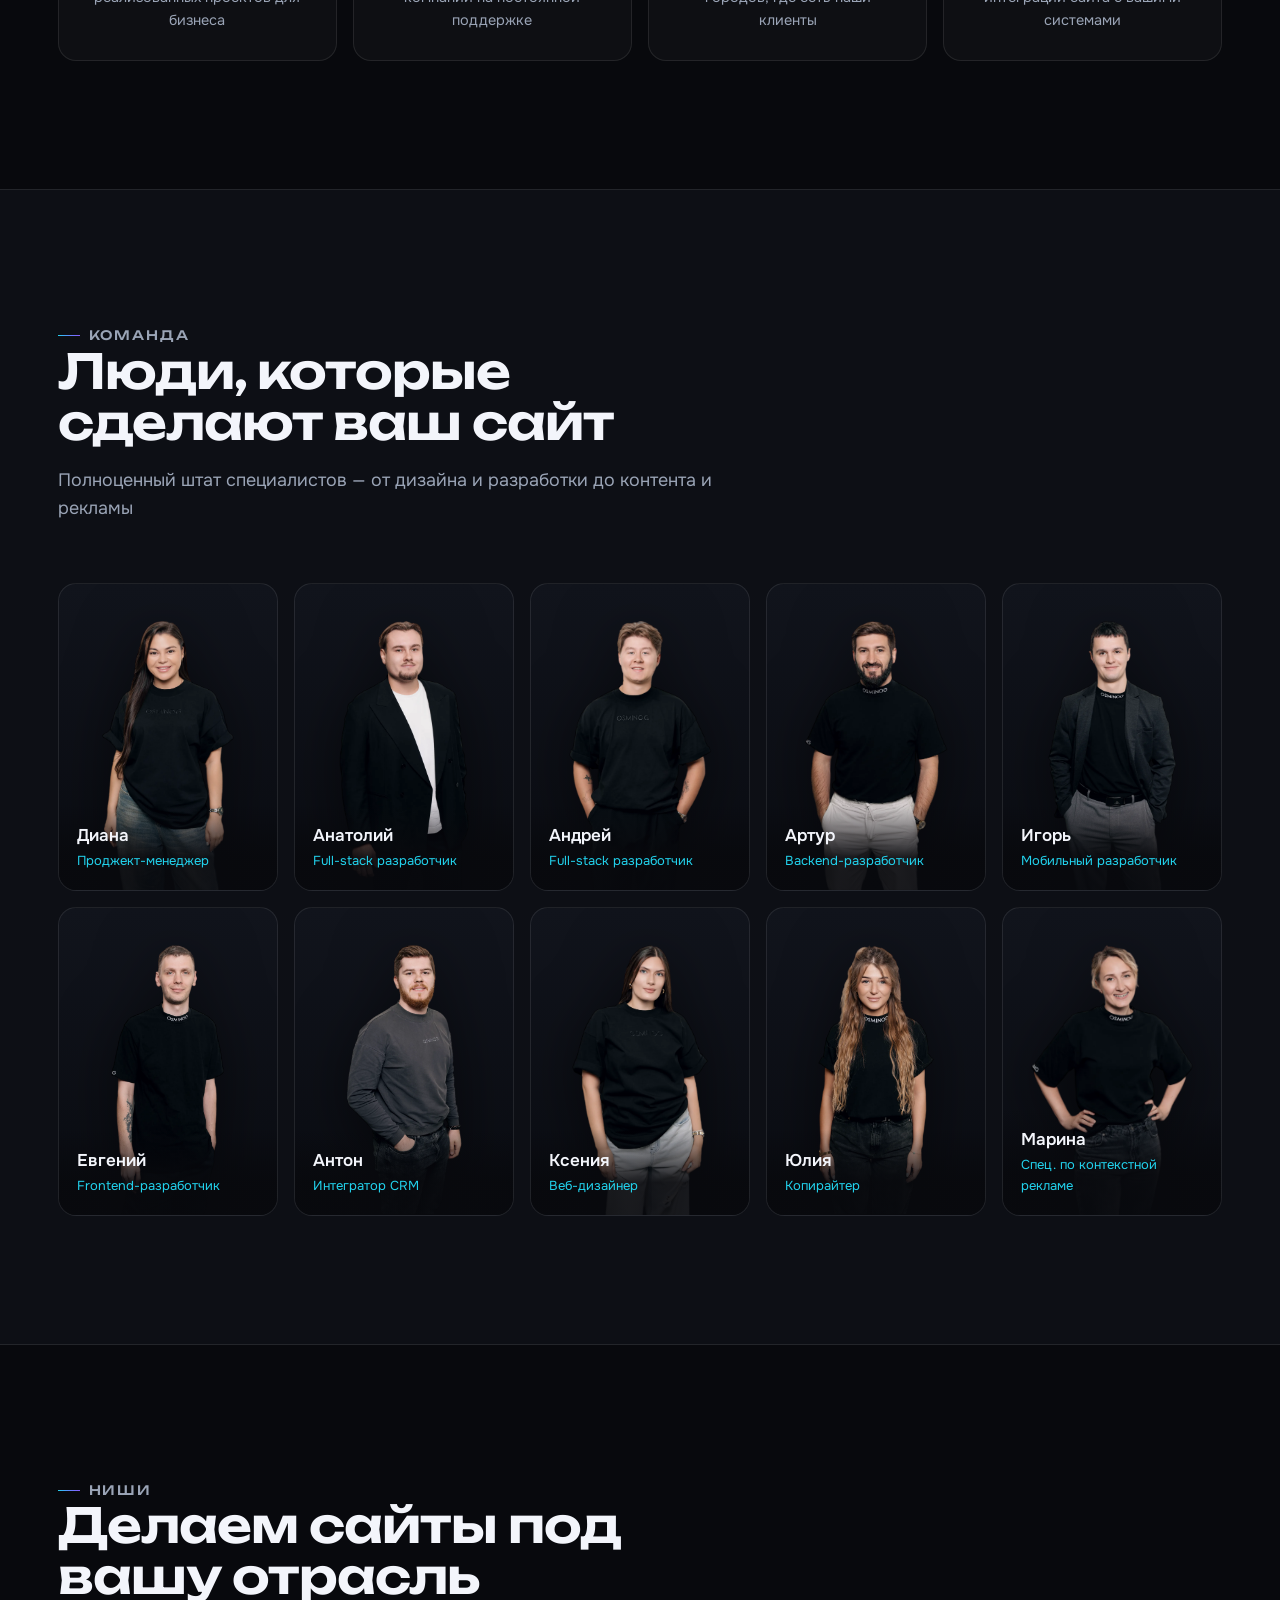
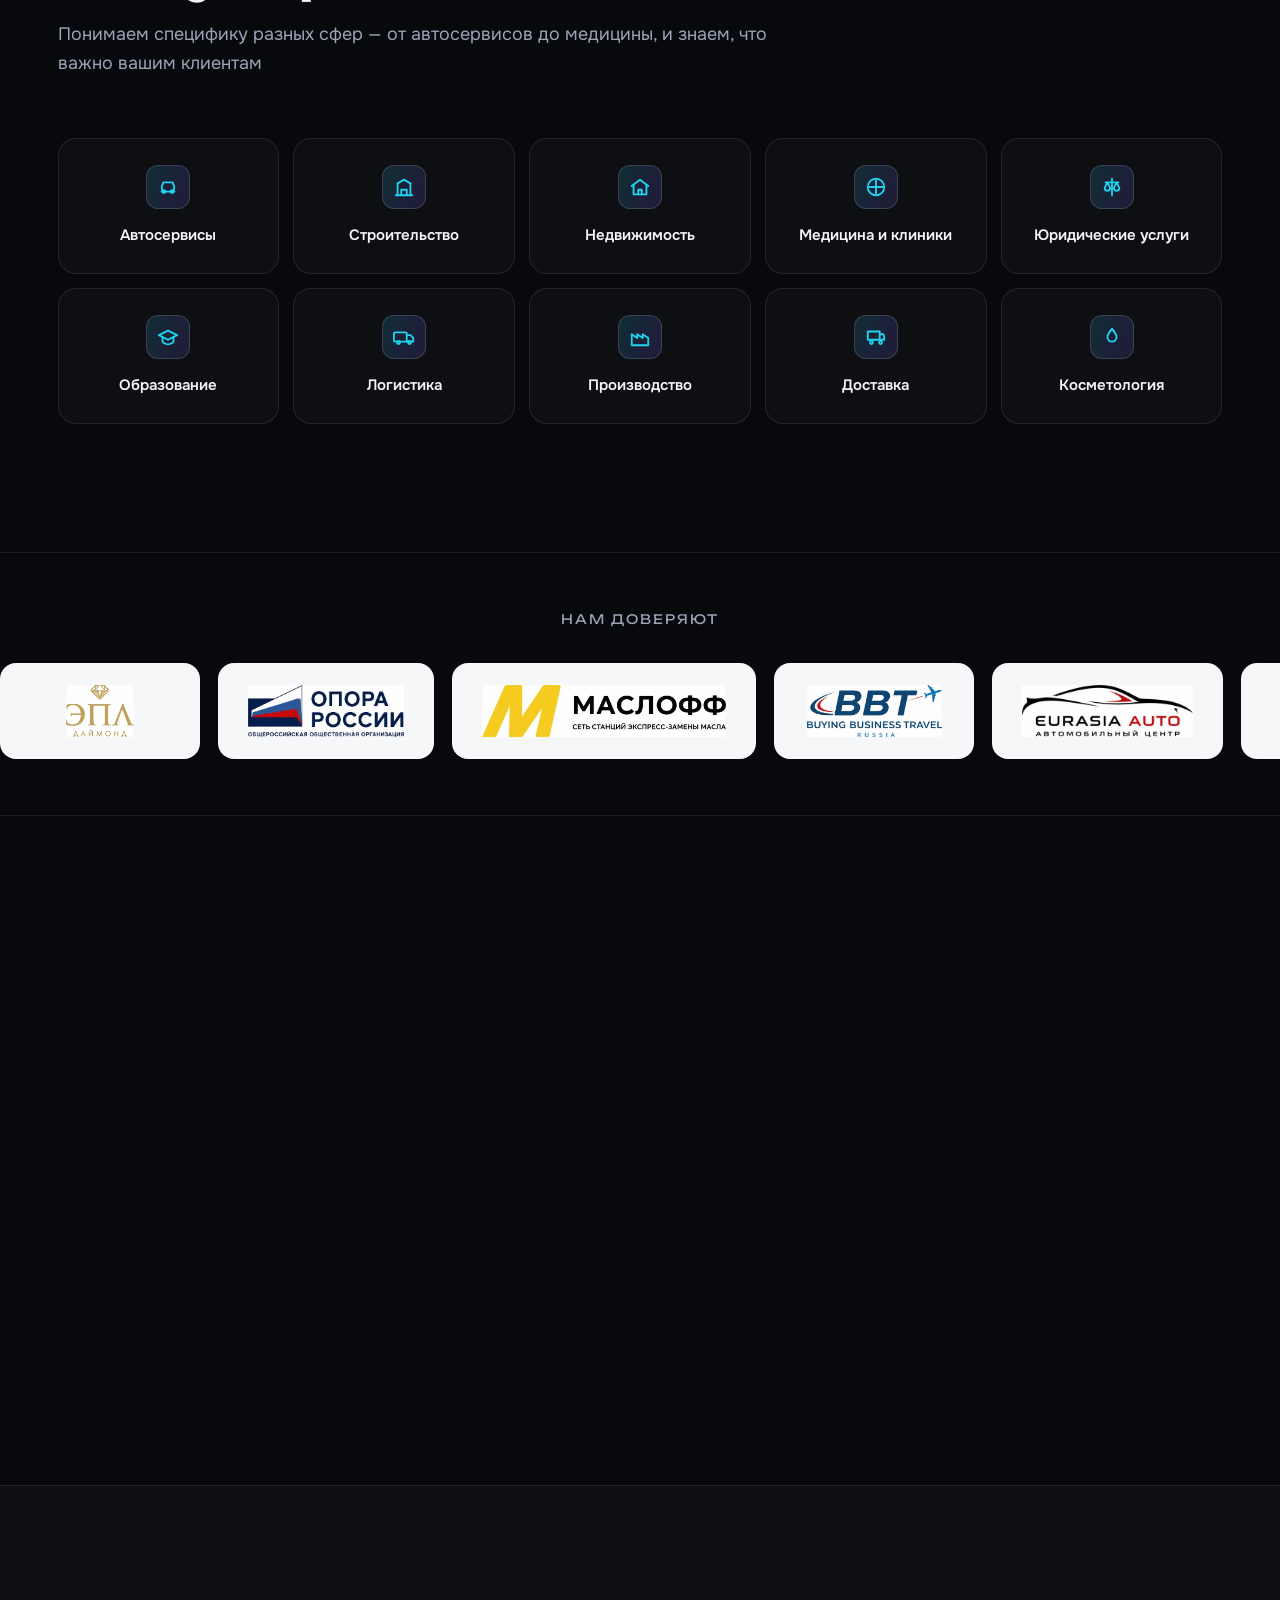
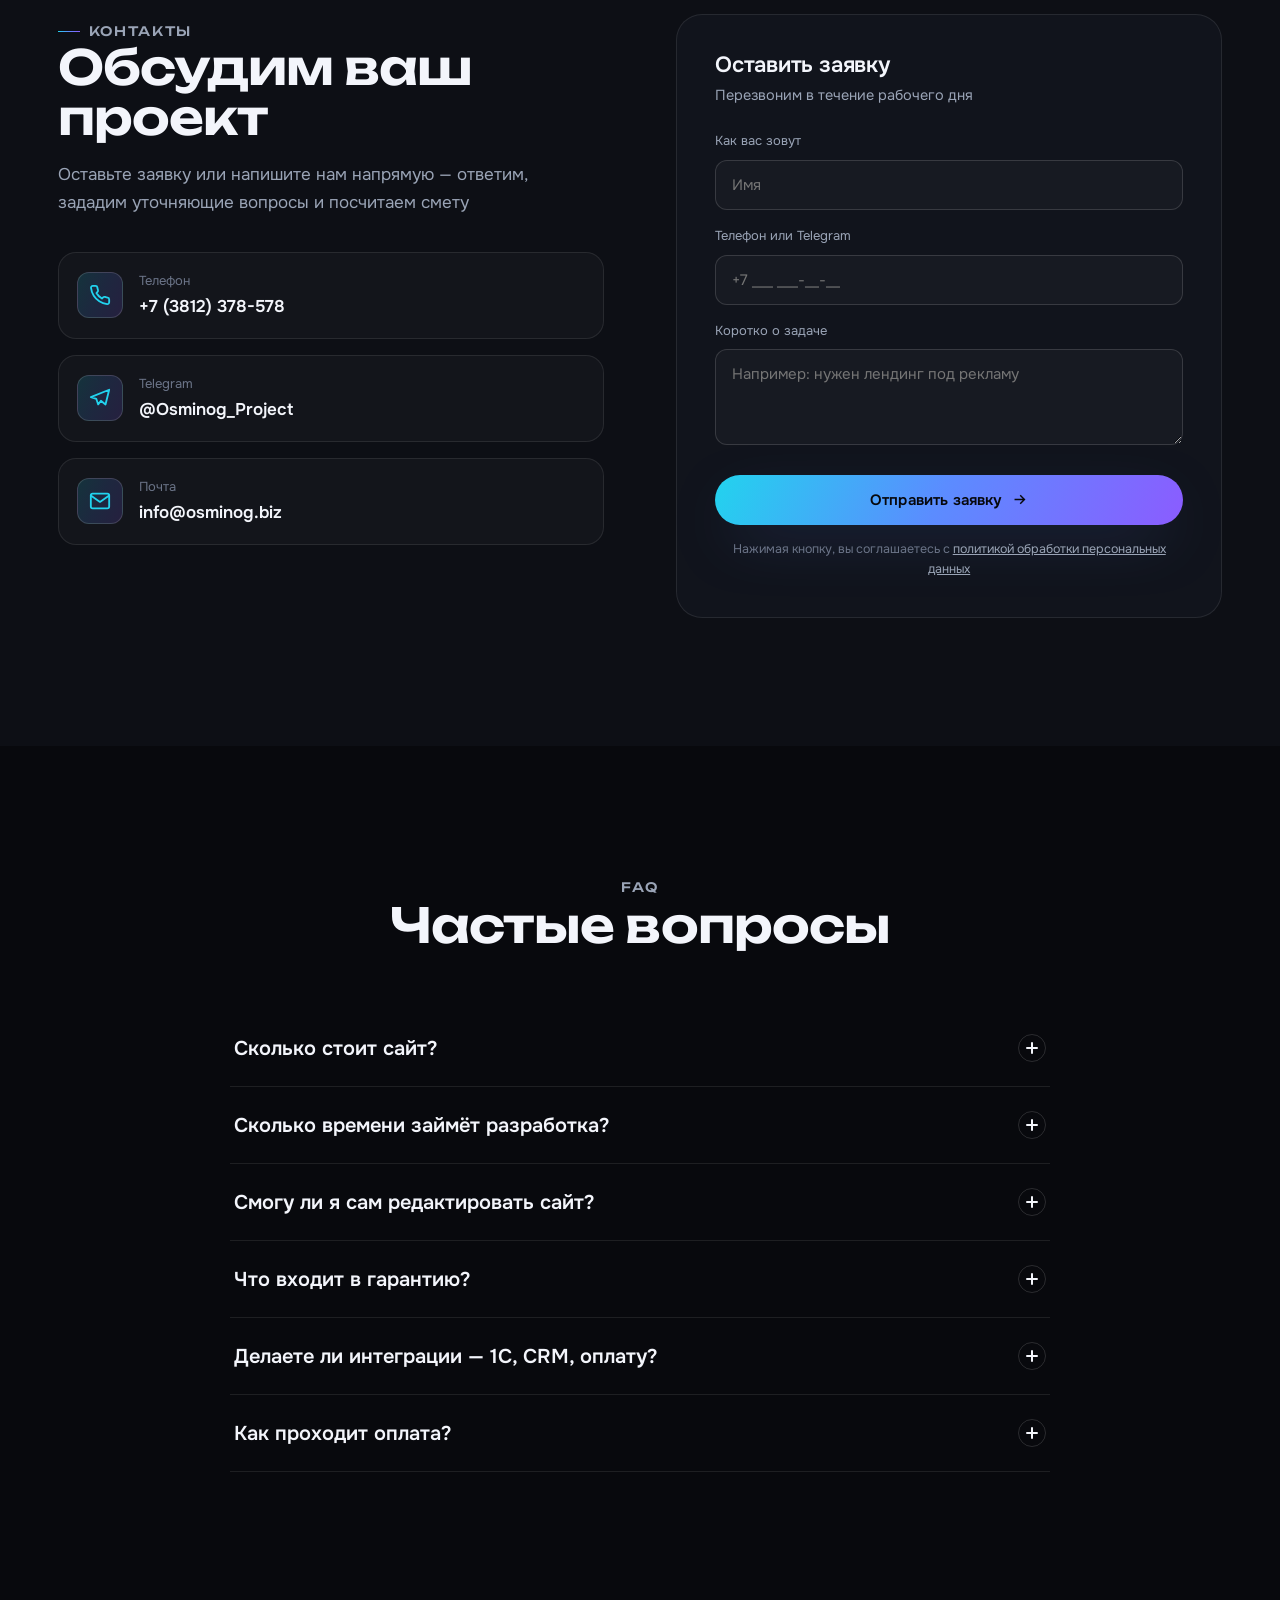
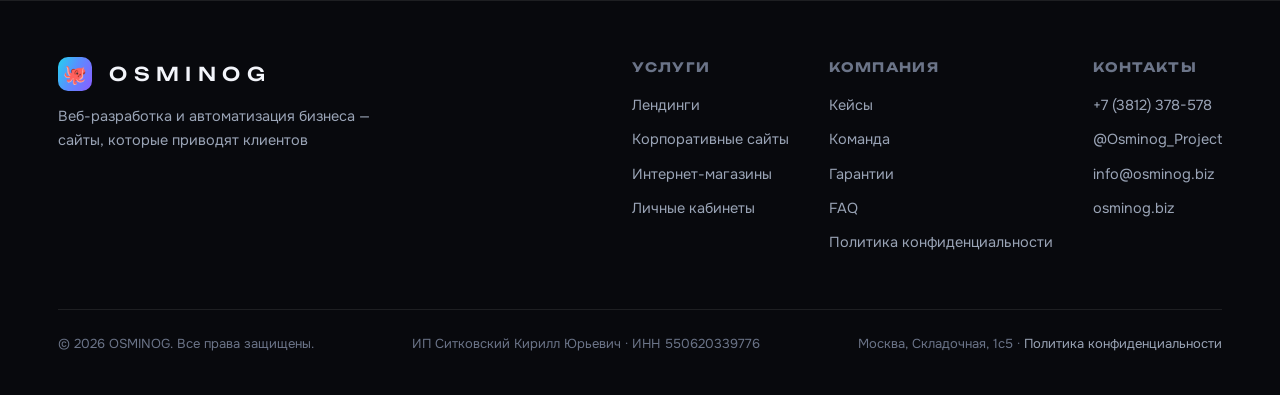
==== commit 44aeabbe: "Real cases gallery: 20 live projects with screenshots + category filter (data-driven in build.py); v" ====
--- a/index.html
+++ b/index.html
@@ -13,7 +13,7 @@
 <link rel="preconnect" href="https://fonts.googleapis.com">
 <link rel="preconnect" href="https://fonts.gstatic.com" crossorigin>
 <link href="https://fonts.googleapis.com/css2?family=Unbounded:wght@500;600;700&family=Onest:wght@400;500;600;700&display=swap" rel="stylesheet">
-<link rel="stylesheet" href="assets/css/style.css?v=11">
+<link rel="stylesheet" href="assets/css/style.css?v=12">
 <link rel="icon" href="data:image/svg+xml,%3Csvg xmlns='http://www.w3.org/2000/svg' viewBox='0 0 32 32'%3E%3Crect width='32' height='32' rx='9' fill='%235b8cff'/%3E%3Ctext x='16' y='23' font-family='Arial' font-size='19' font-weight='700' fill='%23070810' text-anchor='middle'%3EO%3C/text%3E%3C/svg%3E">
 </head>
 <body data-niche="" data-featured="landing">
@@ -58,11 +58,11 @@
 <section class="hero">
   <div class="hero-media" aria-hidden="true">
     <picture>
-      <source media="(max-width:900px)" srcset="assets/video/hero-octopus-mobile.webp?v=11">
-      <img class="hero-poster" src="assets/video/hero-octopus-poster.jpg?v=11" alt="">
+      <source media="(max-width:900px)" srcset="assets/video/hero-octopus-mobile.webp?v=12">
+      <img class="hero-poster" src="assets/video/hero-octopus-poster.jpg?v=12" alt="">
     </picture>
-    <video class="hero-video" poster="assets/video/hero-octopus-poster.jpg?v=11" muted loop playsinline preload="none">
-      <source src="assets/video/hero-octopus.mp4?v=11" type="video/mp4">
+    <video class="hero-video" poster="assets/video/hero-octopus-poster.jpg?v=12" muted loop playsinline preload="none">
+      <source src="assets/video/hero-octopus.mp4?v=12" type="video/mp4">
     </video>
     <div class="hero-scrim"></div>
   </div>
@@ -250,17 +250,39 @@
 <section class="section" id="cases">
   <div class="container">
     <div class="section-head reveal">
-      <span class="eyebrow">Кейсы и клиенты</span>
+      <span class="eyebrow">Кейсы</span>
       <h2>Проекты, которыми гордимся</h2>
-      <p>За 12 лет — более 100 запущенных сайтов для бизнеса из разных ниш, несколько из них ниже</p>
+      <p>За 12 лет — более 100 запущенных сайтов для бизнеса из разных ниш. Ниже — часть работ, каждую можно открыть вживую</p>
+    </div>
+    <div class="case-filters reveal">
+      <button class="cf active" data-filter="all">Все</button>
+      <button class="cf" data-filter="landing">Лендинги</button>
+      <button class="cf" data-filter="info">Информационные</button>
+      <button class="cf" data-filter="corp">Корпоративные</button>
+      <button class="cf" data-filter="catalog">Каталоги</button>
+      <button class="cf" data-filter="shop">Магазины</button>
     </div>
     <div class="cases-grid">
-      <div class="case c1 reveal d1"><div class="cat">Ювелирный бренд</div><div class="cname">ЭПЛ Даймонд</div><div class="cdesc">Сайт и поддержка для федеральной ювелирной сети</div></div>
-      <div class="case c2 reveal d2"><div class="cat">Товары для дома</div><div class="cname">FANCYDOM</div><div class="cdesc">Интернет-магазин с каталогом и онлайн-заказом</div></div>
-      <div class="case c3 reveal d3"><div class="cat">Автоцентр</div><div class="cname">Eurasia Auto</div><div class="cdesc">Каталог автомобилей и заявки на подбор</div></div>
-      <div class="case c4 reveal d1"><div class="cat">Fashion</div><div class="cname">BON Kombinezon</div><div class="cdesc">Магазин одежды с адаптивной витриной</div></div>
-      <div class="case c5 reveal d2"><div class="cat">Логистика</div><div class="cname">TK-RUS</div><div class="cdesc">Корпоративный сайт транспортной компании</div></div>
-      <div class="case c6 reveal d3"><div class="cat">Сервис для питомцев</div><div class="cname">push-business.ru</div><div class="cdesc">Сайт для проекта, получившего грантовую поддержку</div></div>
+      <a class="case-card reveal" data-cat="landing" href="https://blesk-i-poryadok.ru" target="_blank" rel="noopener"><div class="case-shot"><img src="assets/cases/blesk-i-poryadok-ru.webp" loading="lazy" alt="Сайт blesk-i-poryadok.ru"></div><div class="case-meta"><span class="case-domain">blesk-i-poryadok.ru</span><span class="case-tag">Лендинг</span></div></a>
+      <a class="case-card reveal" data-cat="landing" href="https://ochumelych.ru" target="_blank" rel="noopener"><div class="case-shot"><img src="assets/cases/ochumelych-ru.webp" loading="lazy" alt="Сайт ochumelych.ru"></div><div class="case-meta"><span class="case-domain">ochumelych.ru</span><span class="case-tag">Лендинг</span></div></a>
+      <a class="case-card reveal" data-cat="landing" href="https://prima-merch.ru" target="_blank" rel="noopener"><div class="case-shot"><img src="assets/cases/prima-merch-ru.webp" loading="lazy" alt="Сайт prima-merch.ru"></div><div class="case-meta"><span class="case-domain">prima-merch.ru</span><span class="case-tag">Лендинг</span></div></a>
+      <a class="case-card reveal" data-cat="landing" href="https://semservis.ru" target="_blank" rel="noopener"><div class="case-shot"><img src="assets/cases/semservis-ru.webp" loading="lazy" alt="Сайт semservis.ru"></div><div class="case-meta"><span class="case-domain">semservis.ru</span><span class="case-tag">Лендинг</span></div></a>
+      <a class="case-card reveal" data-cat="info" href="https://axmedovlk.ru" target="_blank" rel="noopener"><div class="case-shot"><img src="assets/cases/axmedovlk-ru.webp" loading="lazy" alt="Сайт axmedovlk.ru"></div><div class="case-meta"><span class="case-domain">axmedovlk.ru</span><span class="case-tag">Информационный</span></div></a>
+      <a class="case-card reveal" data-cat="info" href="https://opora.ru" target="_blank" rel="noopener"><div class="case-shot"><img src="assets/cases/opora-ru.webp" loading="lazy" alt="Сайт opora.ru"></div><div class="case-meta"><span class="case-domain">opora.ru</span><span class="case-tag">Информационный</span></div></a>
+      <a class="case-card reveal" data-cat="info" href="https://buyingbusinesstravel.com.ru" target="_blank" rel="noopener"><div class="case-shot"><img src="assets/cases/buyingbusinesstravel-com-ru.webp" loading="lazy" alt="Сайт buyingbusinesstravel.com.ru"></div><div class="case-meta"><span class="case-domain">buyingbusinesstravel.com.ru</span><span class="case-tag">Информационный</span></div></a>
+      <a class="case-card reveal" data-cat="info" href="https://yakutskcity.ru" target="_blank" rel="noopener"><div class="case-shot"><img src="assets/cases/yakutskcity-ru.webp" loading="lazy" alt="Сайт yakutskcity.ru"></div><div class="case-meta"><span class="case-domain">yakutskcity.ru</span><span class="case-tag">Информационный</span></div></a>
+      <a class="case-card reveal" data-cat="corp" href="https://foresthouse24.ru" target="_blank" rel="noopener"><div class="case-shot"><img src="assets/cases/foresthouse24-ru.webp" loading="lazy" alt="Сайт foresthouse24.ru"></div><div class="case-meta"><span class="case-domain">foresthouse24.ru</span><span class="case-tag">Корпоративный</span></div></a>
+      <a class="case-card reveal" data-cat="corp" href="https://masloff.ru" target="_blank" rel="noopener"><div class="case-shot"><img src="assets/cases/masloff-ru.webp" loading="lazy" alt="Сайт masloff.ru"></div><div class="case-meta"><span class="case-domain">masloff.ru</span><span class="case-tag">Корпоративный</span></div></a>
+      <a class="case-card reveal" data-cat="corp" href="https://gis-mining.ru" target="_blank" rel="noopener"><div class="case-shot"><img src="assets/cases/gis-mining-ru.webp" loading="lazy" alt="Сайт gis-mining.ru"></div><div class="case-meta"><span class="case-domain">gis-mining.ru</span><span class="case-tag">Корпоративный</span></div></a>
+      <a class="case-card reveal" data-cat="corp" href="https://aosngs.ru" target="_blank" rel="noopener"><div class="case-shot"><img src="assets/cases/aosngs-ru.webp" loading="lazy" alt="Сайт aosngs.ru"></div><div class="case-meta"><span class="case-domain">aosngs.ru</span><span class="case-tag">Корпоративный</span></div></a>
+      <a class="case-card reveal" data-cat="catalog" href="https://etln-rcw.ru" target="_blank" rel="noopener"><div class="case-shot"><img src="assets/cases/etln-rcw-ru.webp" loading="lazy" alt="Сайт etln-rcw.ru"></div><div class="case-meta"><span class="case-domain">etln-rcw.ru</span><span class="case-tag">Каталог</span></div></a>
+      <a class="case-card reveal" data-cat="catalog" href="https://tonybrands.ru" target="_blank" rel="noopener"><div class="case-shot"><img src="assets/cases/tonybrands-ru.webp" loading="lazy" alt="Сайт tonybrands.ru"></div><div class="case-meta"><span class="case-domain">tonybrands.ru</span><span class="case-tag">Каталог</span></div></a>
+      <a class="case-card reveal" data-cat="catalog" href="https://dom-karkas55.ru" target="_blank" rel="noopener"><div class="case-shot"><img src="assets/cases/dom-karkas55-ru.webp" loading="lazy" alt="Сайт dom-karkas55.ru"></div><div class="case-meta"><span class="case-domain">dom-karkas55.ru</span><span class="case-tag">Каталог</span></div></a>
+      <a class="case-card reveal" data-cat="catalog" href="https://eurasia-autocenter.ru" target="_blank" rel="noopener"><div class="case-shot"><img src="assets/cases/eurasia-autocenter-ru.webp" loading="lazy" alt="Сайт eurasia-autocenter.ru"></div><div class="case-meta"><span class="case-domain">eurasia-autocenter.ru</span><span class="case-tag">Каталог</span></div></a>
+      <a class="case-card reveal" data-cat="shop" href="https://jetupack.ru" target="_blank" rel="noopener"><div class="case-shot"><img src="assets/cases/jetupack-ru.webp" loading="lazy" alt="Сайт jetupack.ru"></div><div class="case-meta"><span class="case-domain">jetupack.ru</span><span class="case-tag">Магазин</span></div></a>
+      <a class="case-card reveal" data-cat="shop" href="https://bonkombinezon.ru" target="_blank" rel="noopener"><div class="case-shot"><img src="assets/cases/bonkombinezon-ru.webp" loading="lazy" alt="Сайт bonkombinezon.ru"></div><div class="case-meta"><span class="case-domain">bonkombinezon.ru</span><span class="case-tag">Магазин</span></div></a>
+      <a class="case-card reveal" data-cat="shop" href="https://truckparts-chelny.ru" target="_blank" rel="noopener"><div class="case-shot"><img src="assets/cases/truckparts-chelny-ru.webp" loading="lazy" alt="Сайт truckparts-chelny.ru"></div><div class="case-meta"><span class="case-domain">truckparts-chelny.ru</span><span class="case-tag">Магазин</span></div></a>
+      <a class="case-card reveal" data-cat="shop" href="https://epldiamond.ru" target="_blank" rel="noopener"><div class="case-shot"><img src="assets/cases/epldiamond-ru.webp" loading="lazy" alt="Сайт epldiamond.ru"></div><div class="case-meta"><span class="case-domain">epldiamond.ru</span><span class="case-tag">Магазин</span></div></a>
     </div>
   </div>
 </section>
@@ -524,6 +546,6 @@
         var btn=p.querySelector('.btn'); if(btn){btn.classList.remove('btn-ghost'); btn.classList.add('btn-primary');}}}
   })();
 </script>
-<script src="assets/js/main.js?v=11"></script>
+<script src="assets/js/main.js?v=12"></script>
 </body>
 </html>
--- a/assets/css/style.css
+++ b/assets/css/style.css
@@ -630,3 +630,30 @@
 .legal li::before{content:"";position:absolute;left:2px;top:11px;width:6px;height:6px;border-radius:50%;background:var(--grad)}
 .legal a{color:var(--accent-2)}
 .legal .req{margin-top:16px;padding:20px 22px;border-radius:var(--radius);background:var(--surface);border:1px solid var(--border);color:#cdd4e0;font-size:15px}
+
+/* ============================================================
+   КЕЙСЫ — галерея реальных проектов + фильтр
+   ============================================================ */
+.case-filters{display:flex;flex-wrap:wrap;gap:10px;margin-bottom:32px}
+.cf{padding:10px 18px;border-radius:999px;border:1px solid var(--border-2);background:var(--surface);
+  color:var(--muted);font-family:var(--font);font-size:14px;font-weight:500;transition:all .25s}
+.cf:hover{color:var(--text);border-color:rgba(255,255,255,.28)}
+.cf.active{background:var(--grad);border-color:transparent;color:#07080c;font-weight:600}
+.cases-grid{display:grid;grid-template-columns:repeat(3,1fr);gap:20px}
+.case-card{display:flex;flex-direction:column;border-radius:var(--radius-lg);overflow:hidden;
+  background:var(--bg-2);border:1px solid var(--border);transition:transform .35s,border-color .35s}
+.case-card:hover{transform:translateY(-6px);border-color:var(--border-2)}
+.case-shot{position:relative;aspect-ratio:16/10;overflow:hidden;background:var(--bg-3)}
+.case-shot img{width:100%;height:100%;object-fit:cover;object-position:top;transition:transform .5s cubic-bezier(.2,.7,.3,1)}
+.case-card:hover .case-shot img{transform:scale(1.05)}
+.case-shot::after{content:"Открыть сайт ↗";position:absolute;inset:0;display:grid;place-items:center;
+  background:rgba(6,8,14,.62);color:#fff;font-family:var(--font);font-weight:600;font-size:15px;
+  opacity:0;transition:opacity .3s}
+.case-card:hover .case-shot::after{opacity:1}
+.case-meta{display:flex;align-items:center;justify-content:space-between;gap:12px;padding:16px 18px}
+.case-domain{font-family:var(--font);font-weight:600;font-size:15px;color:var(--text);overflow:hidden;text-overflow:ellipsis;white-space:nowrap}
+.case-tag{flex-shrink:0;font-size:11.5px;font-family:var(--display);letter-spacing:.06em;text-transform:uppercase;
+  color:var(--accent-2);border:1px solid var(--border-2);border-radius:999px;padding:5px 11px}
+.case-card.hide{display:none}
+@media (max-width:1024px){.cases-grid{grid-template-columns:repeat(2,1fr)}}
+@media (max-width:560px){.cases-grid{grid-template-columns:1fr}.cf{padding:9px 15px;font-size:13px}}
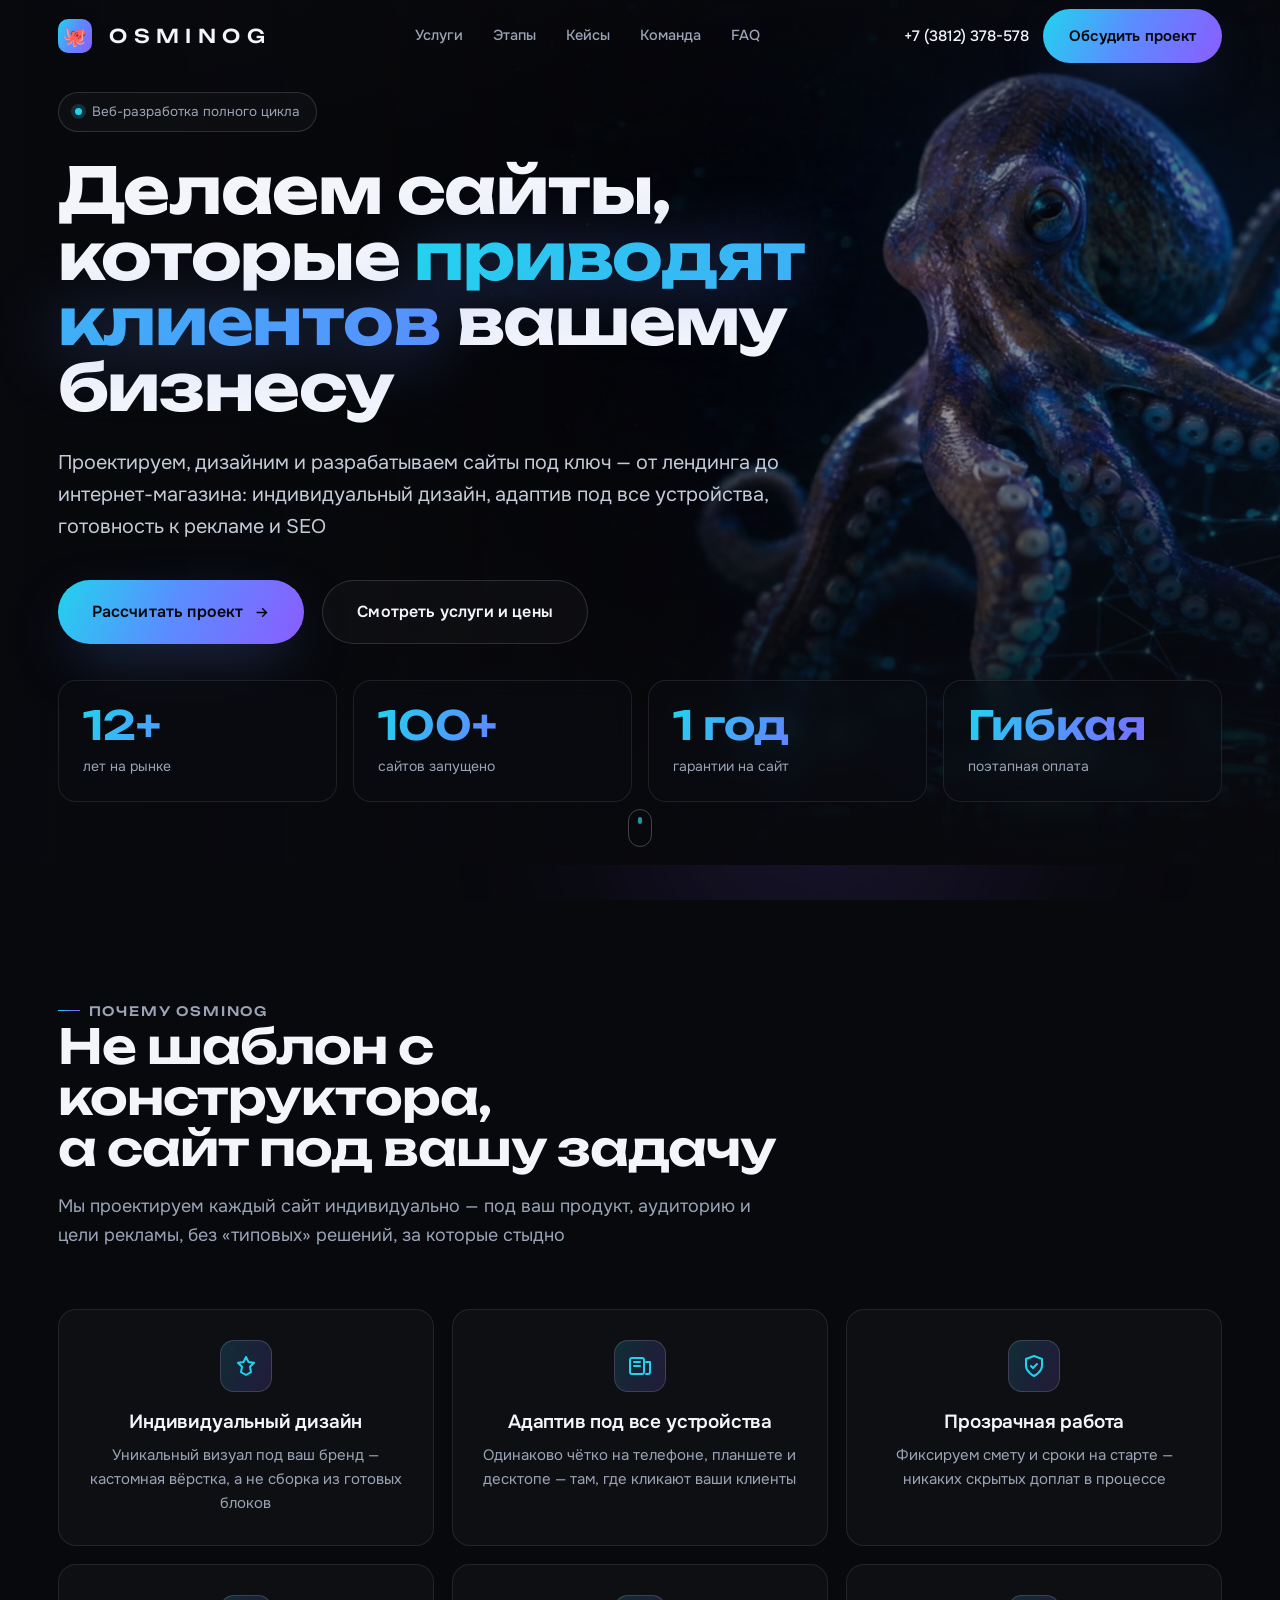
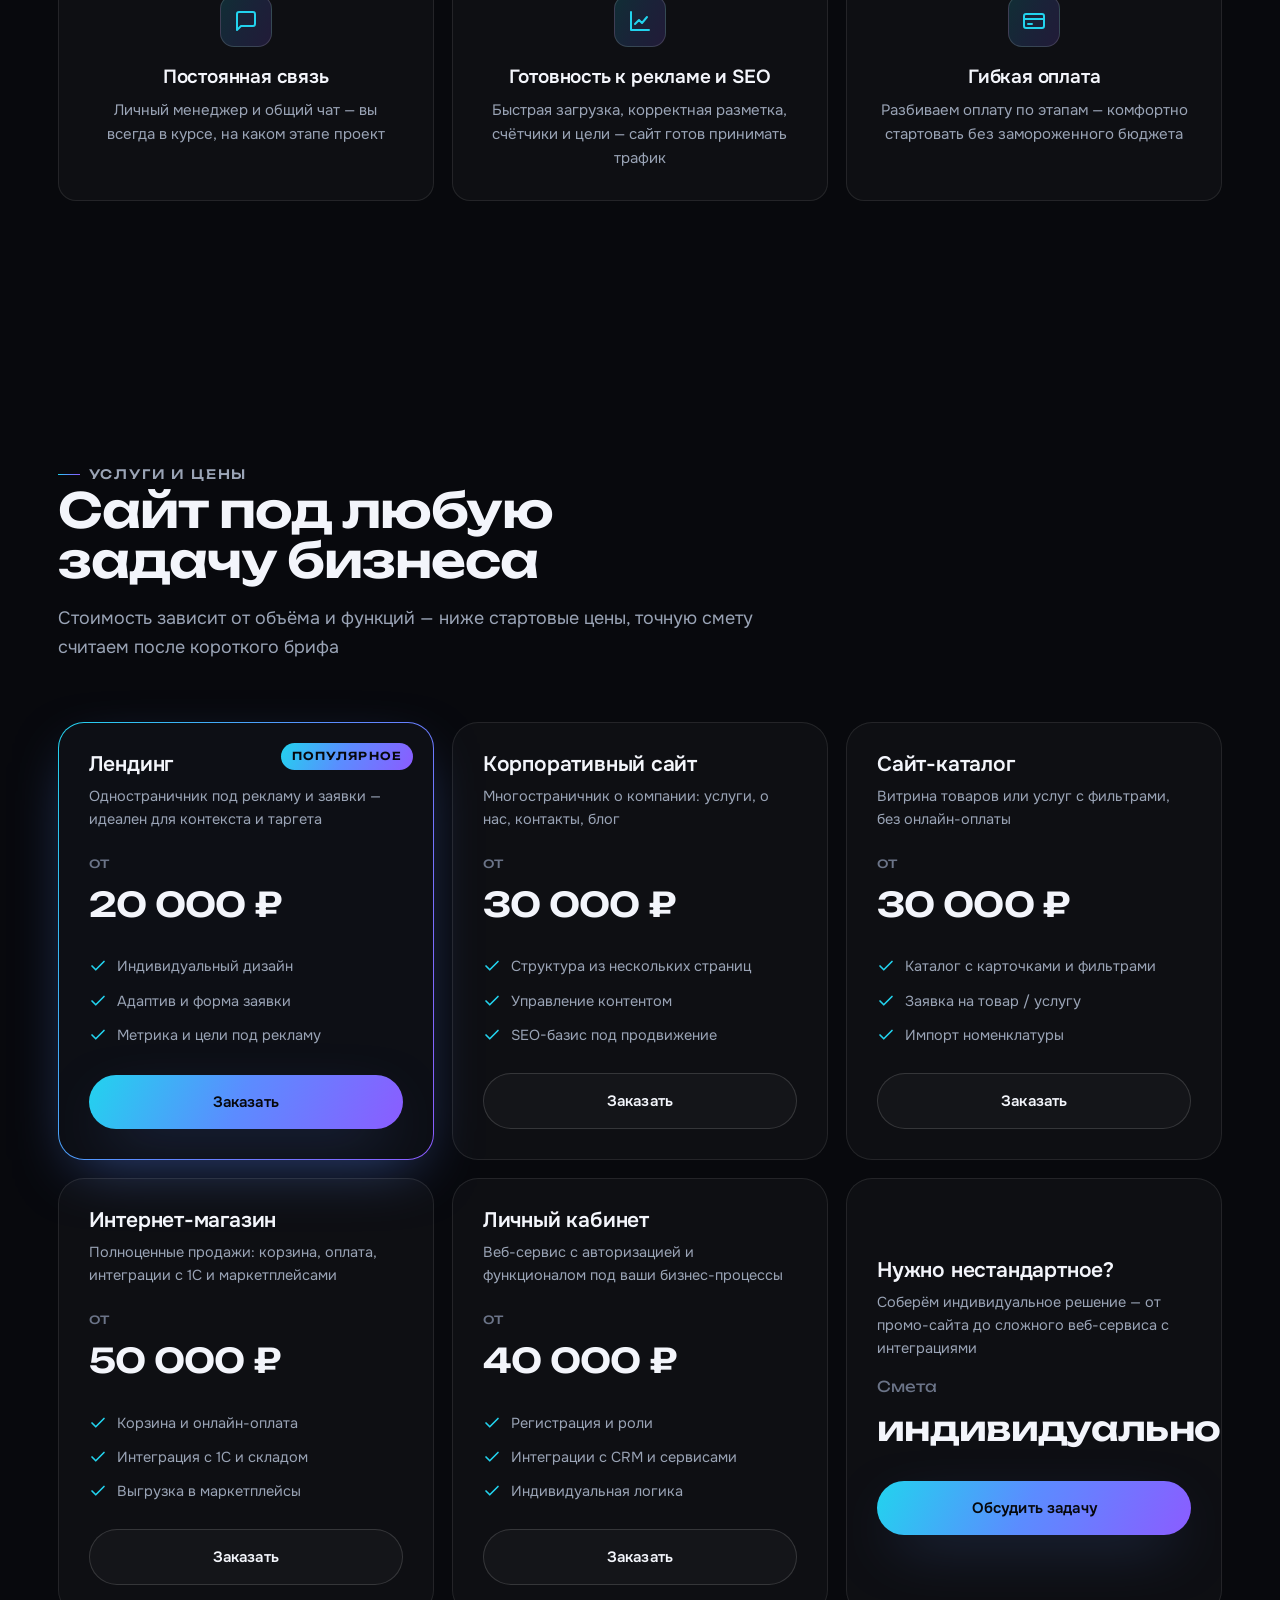
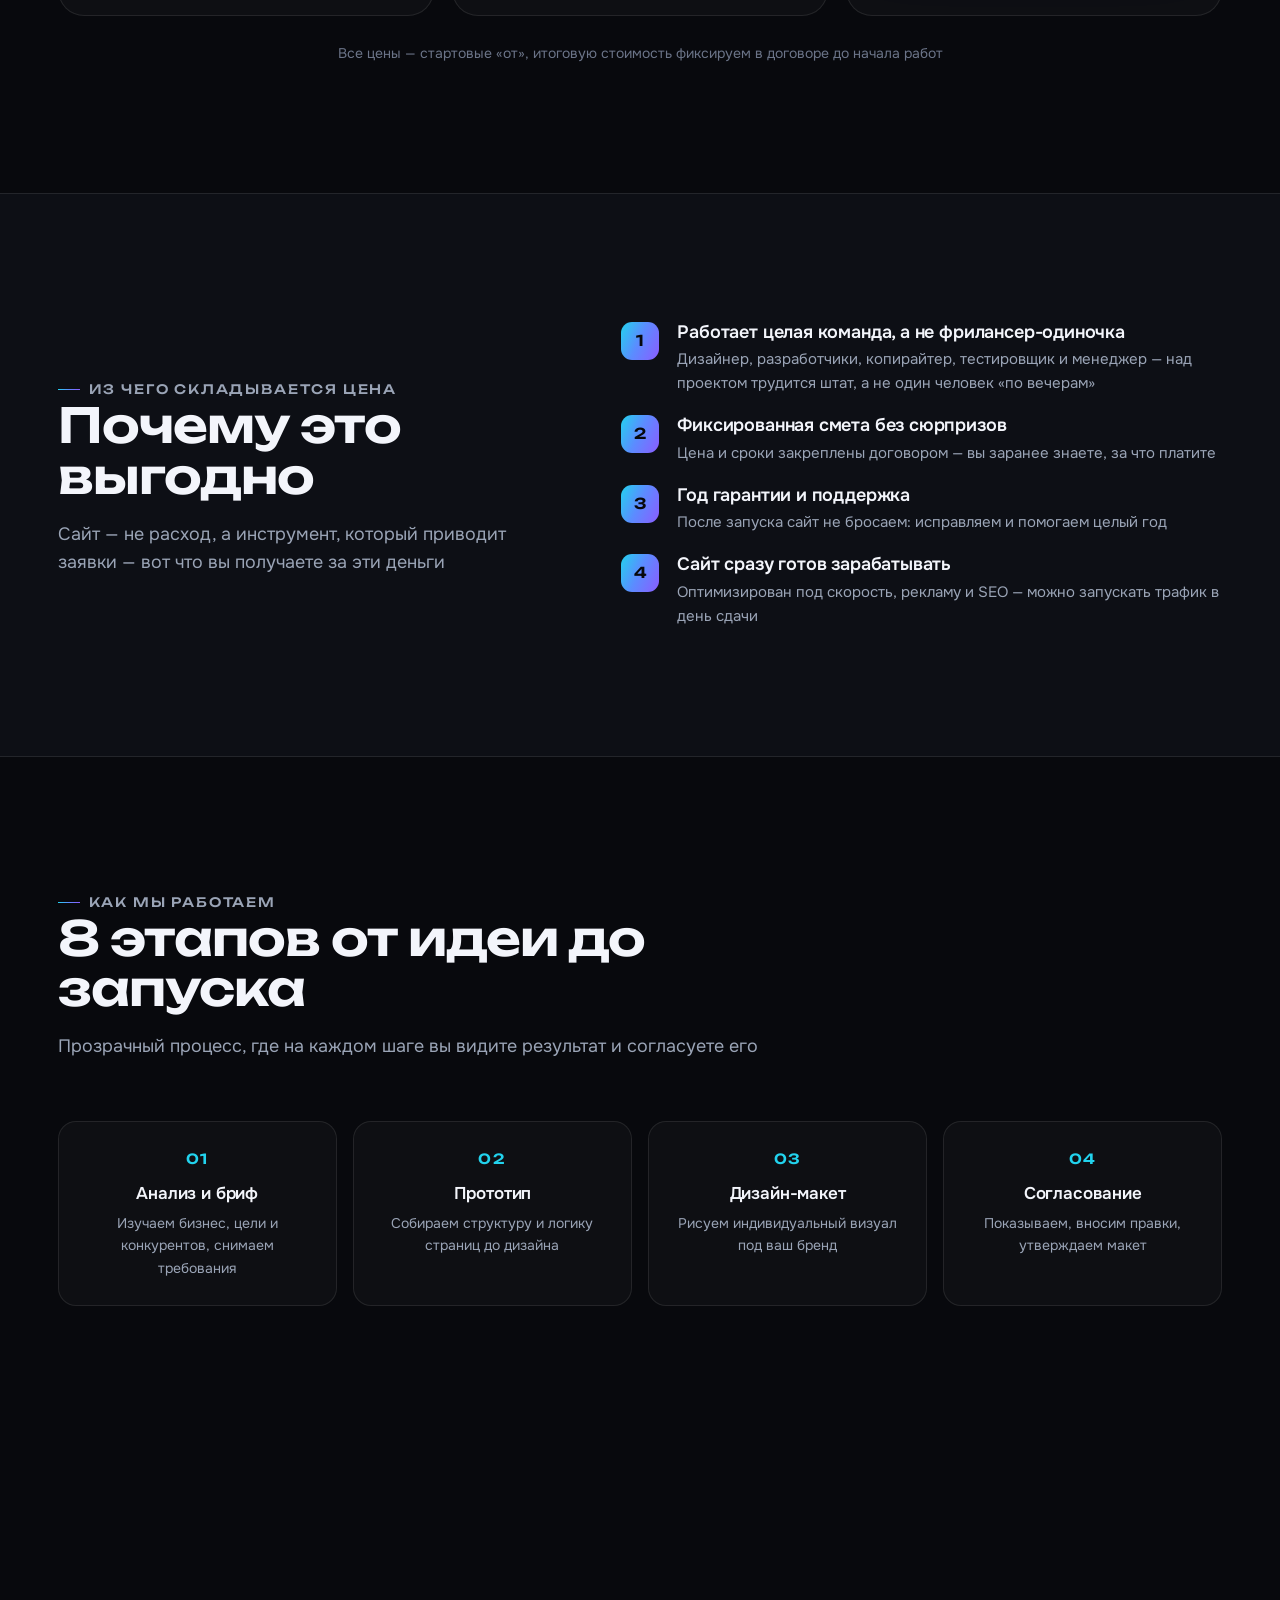
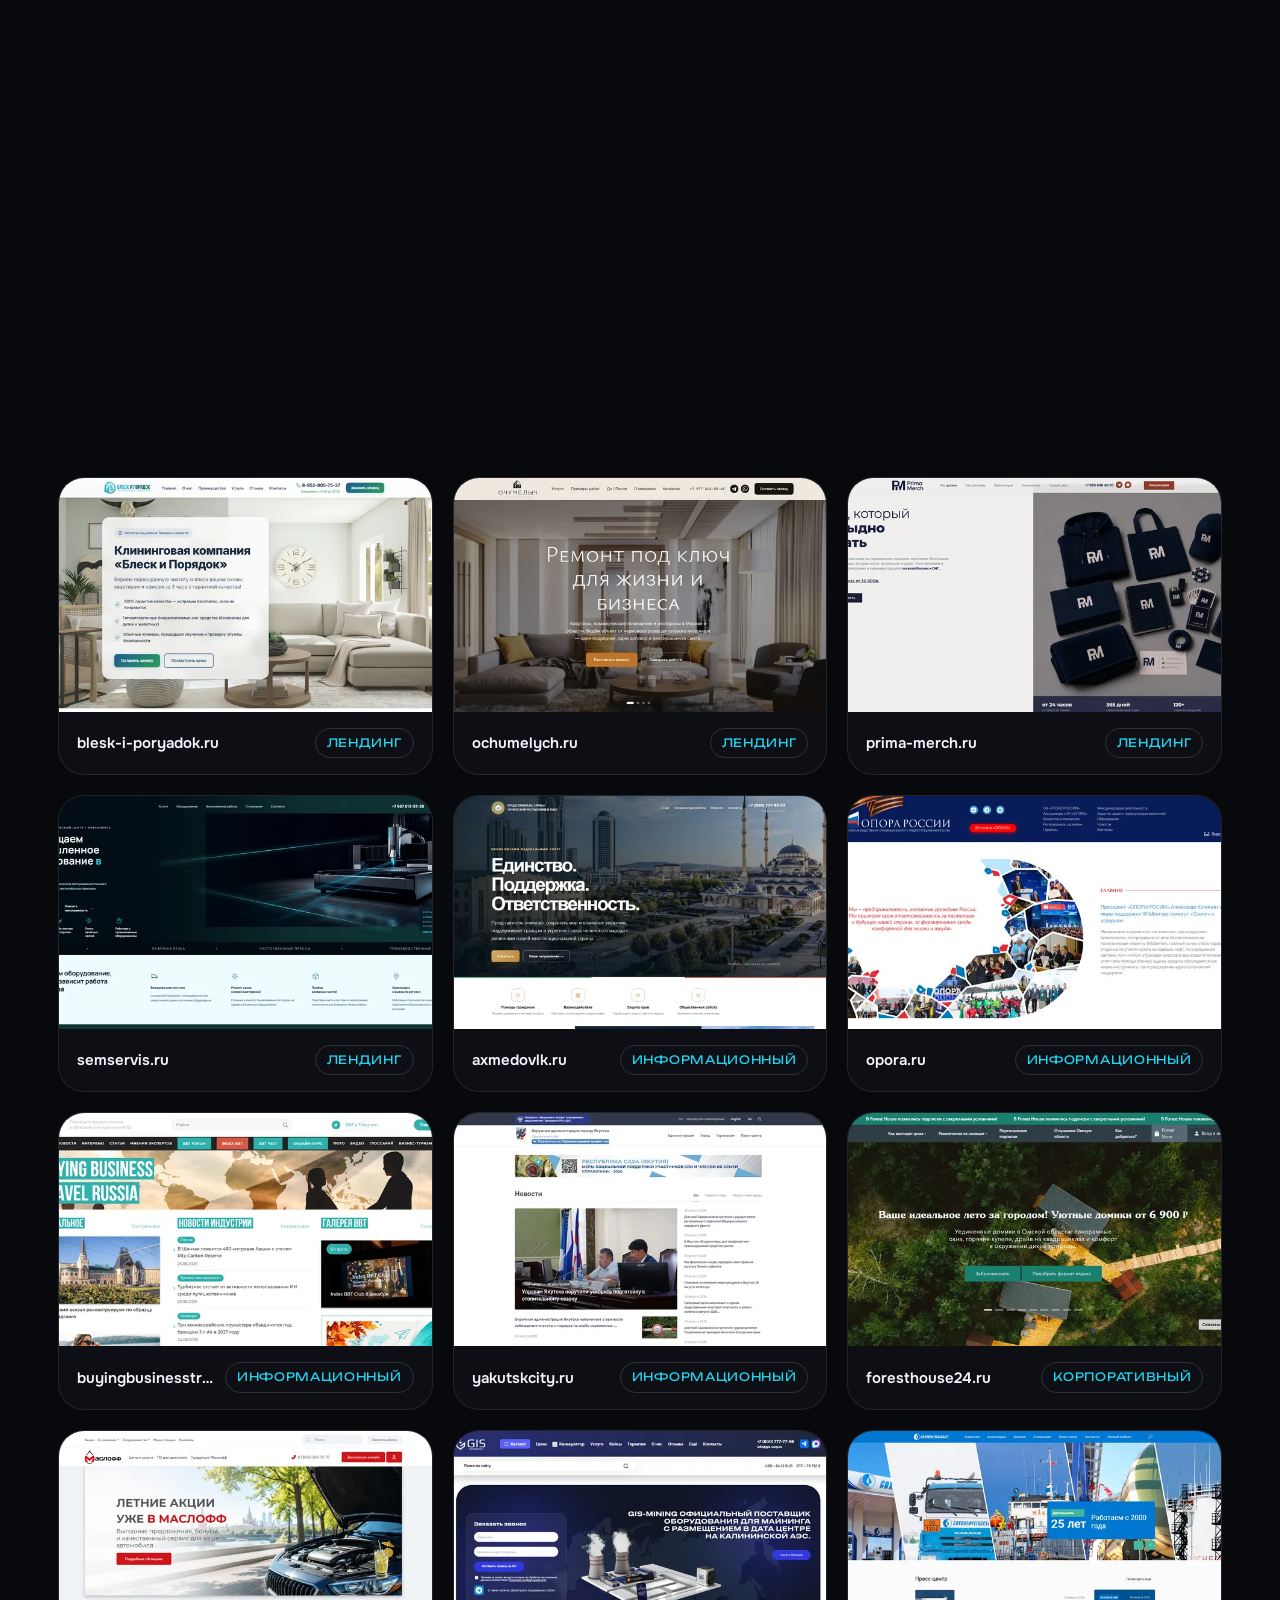
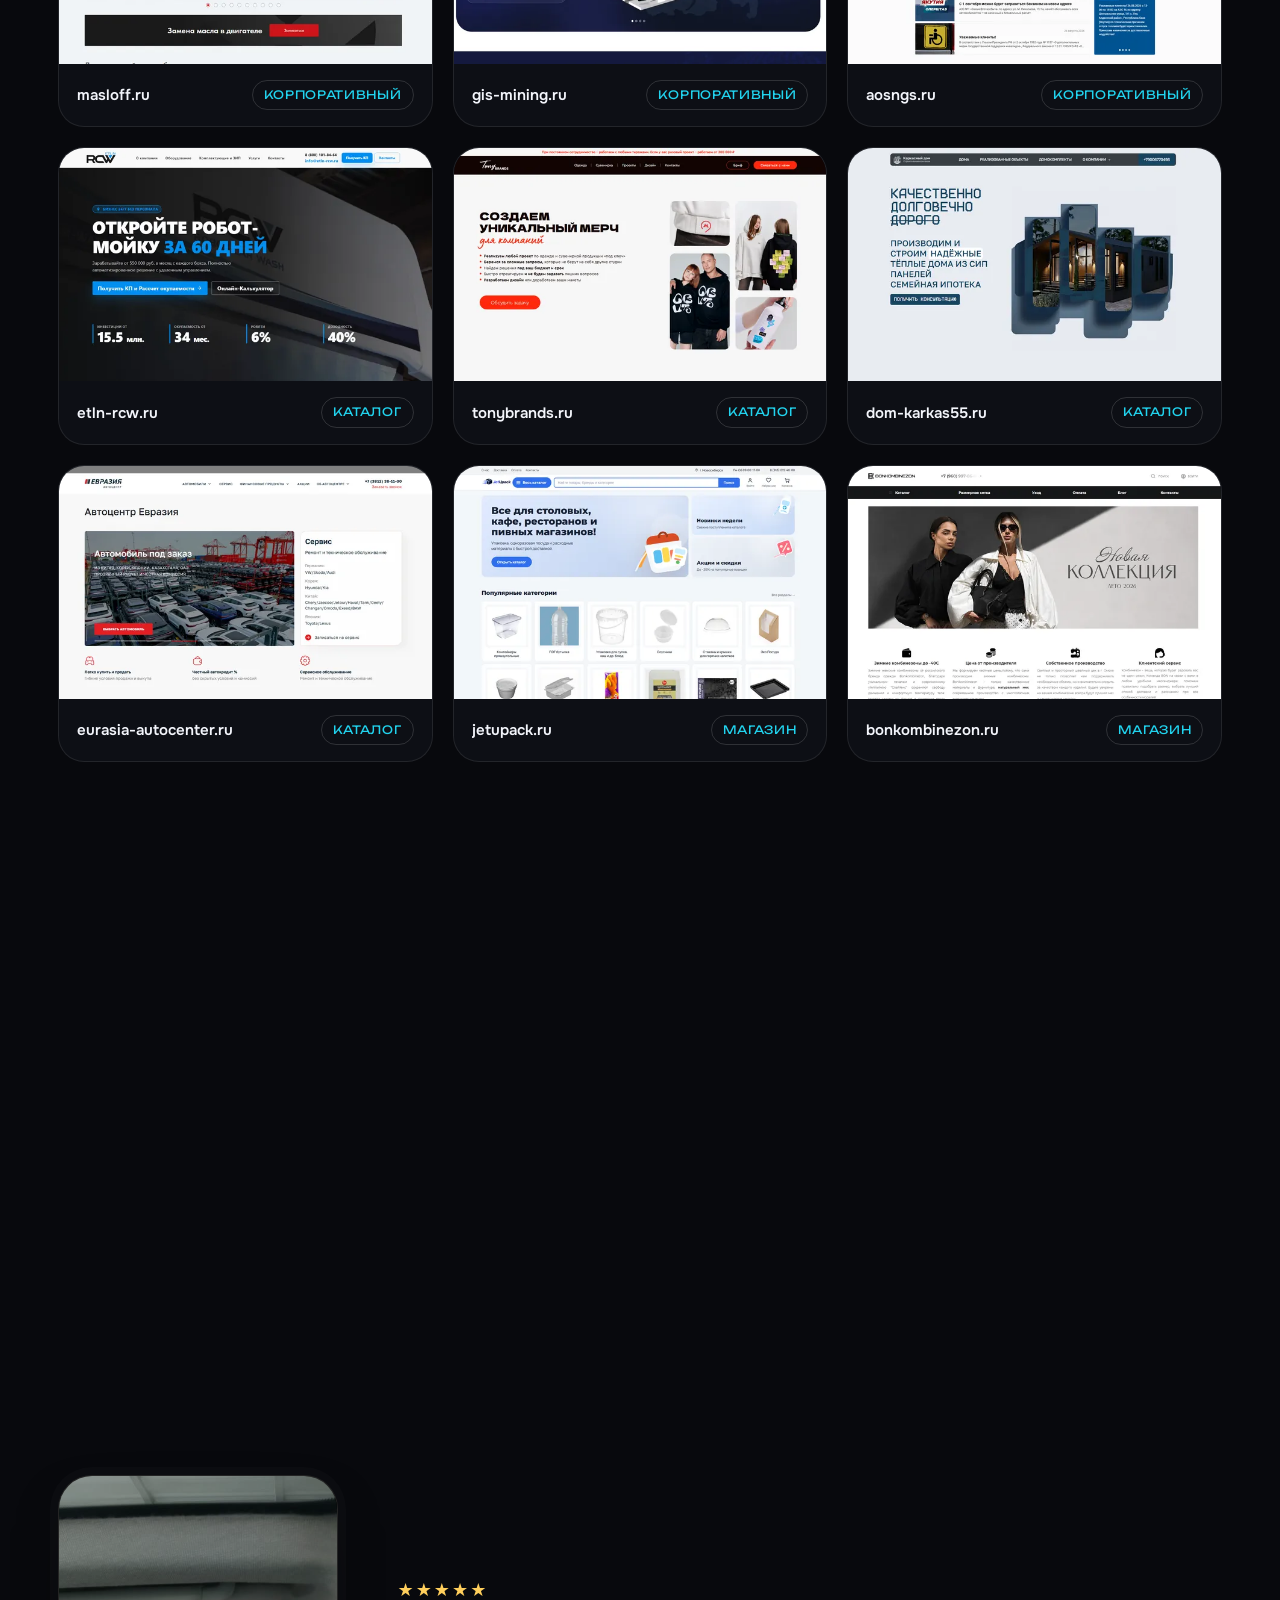
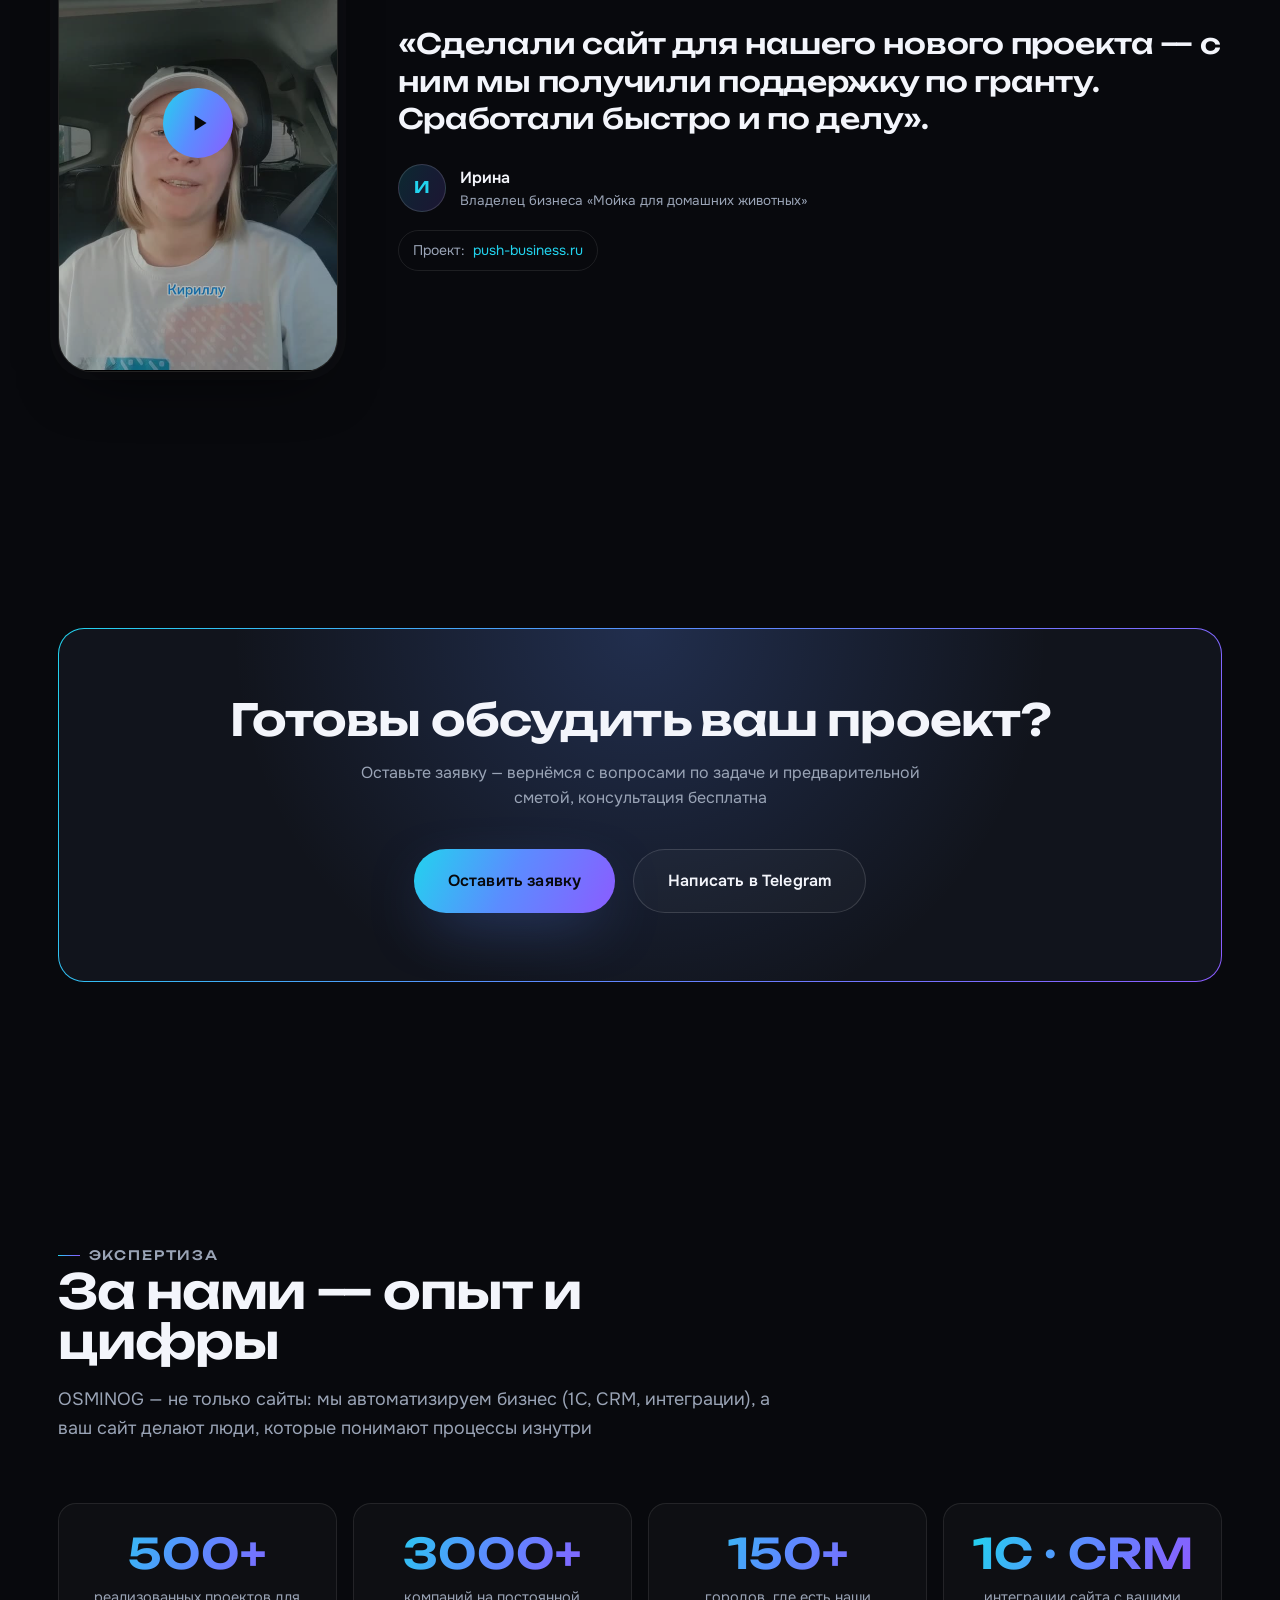
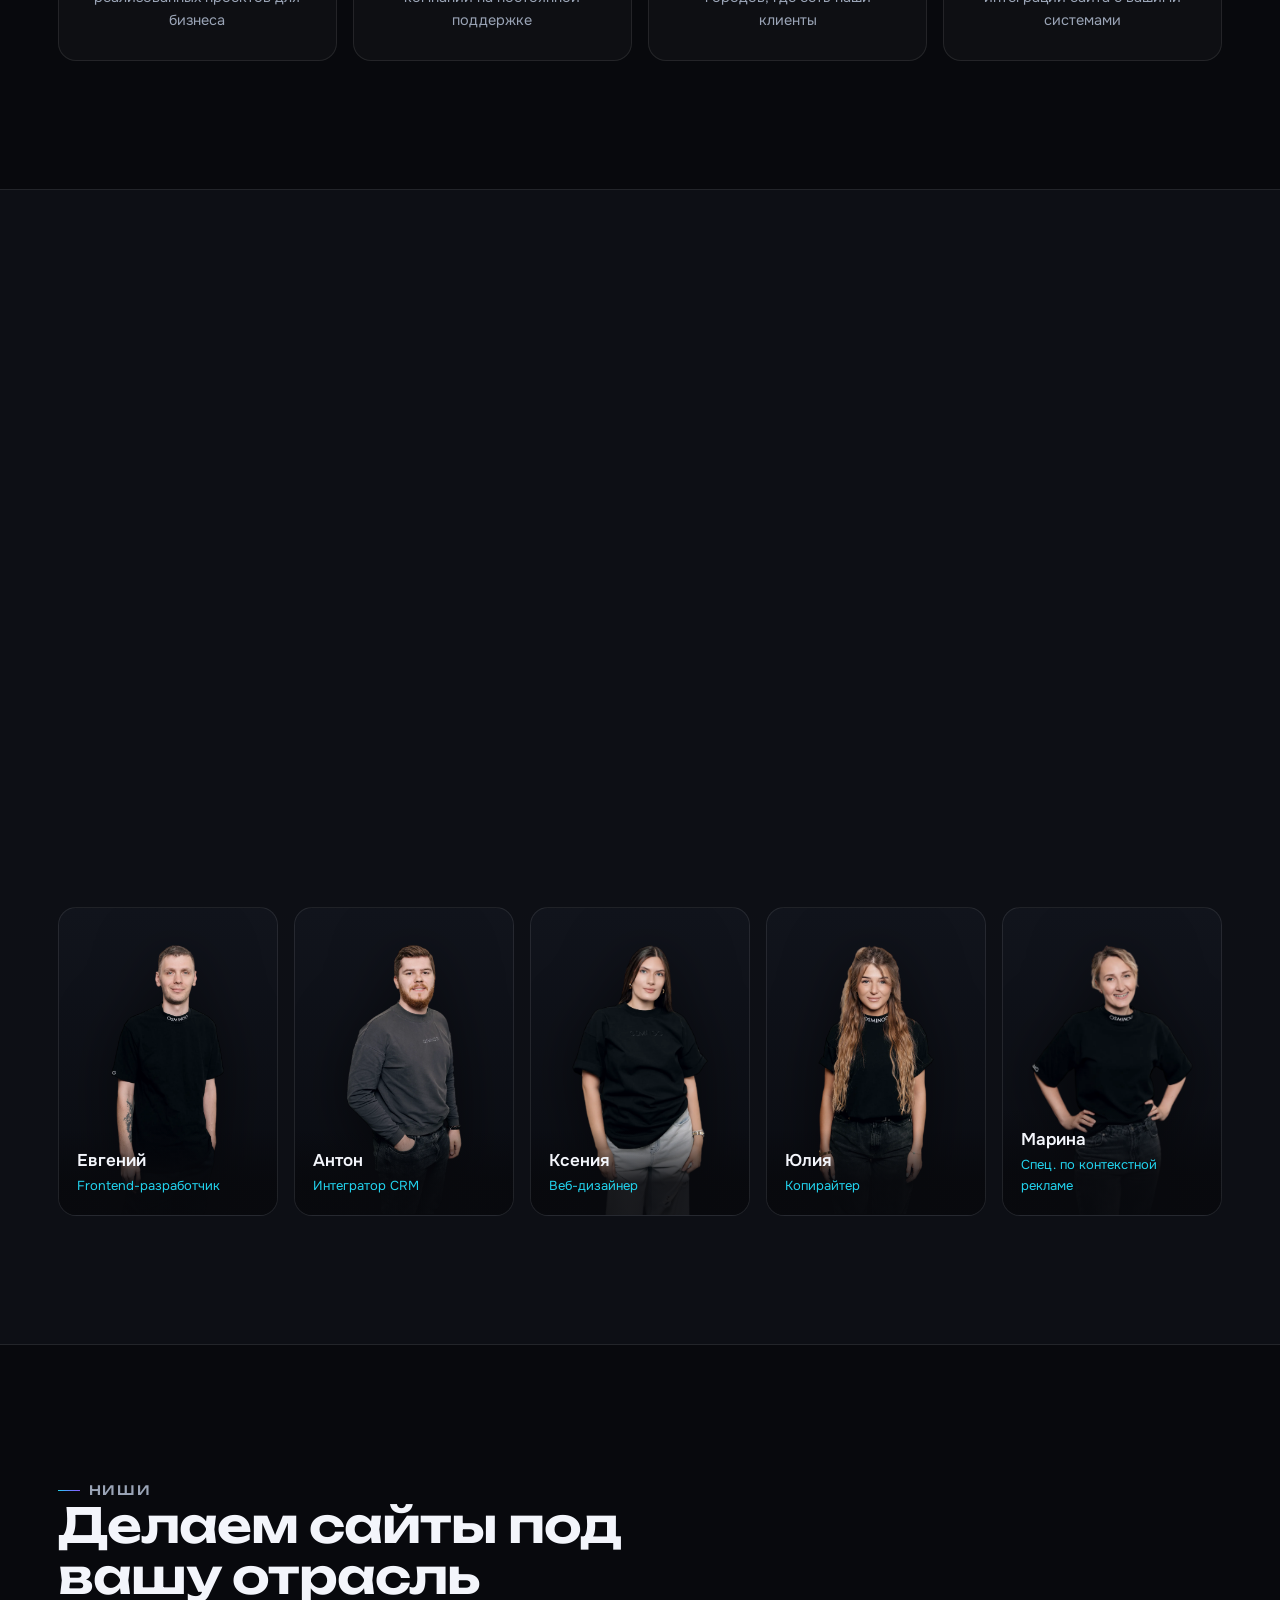
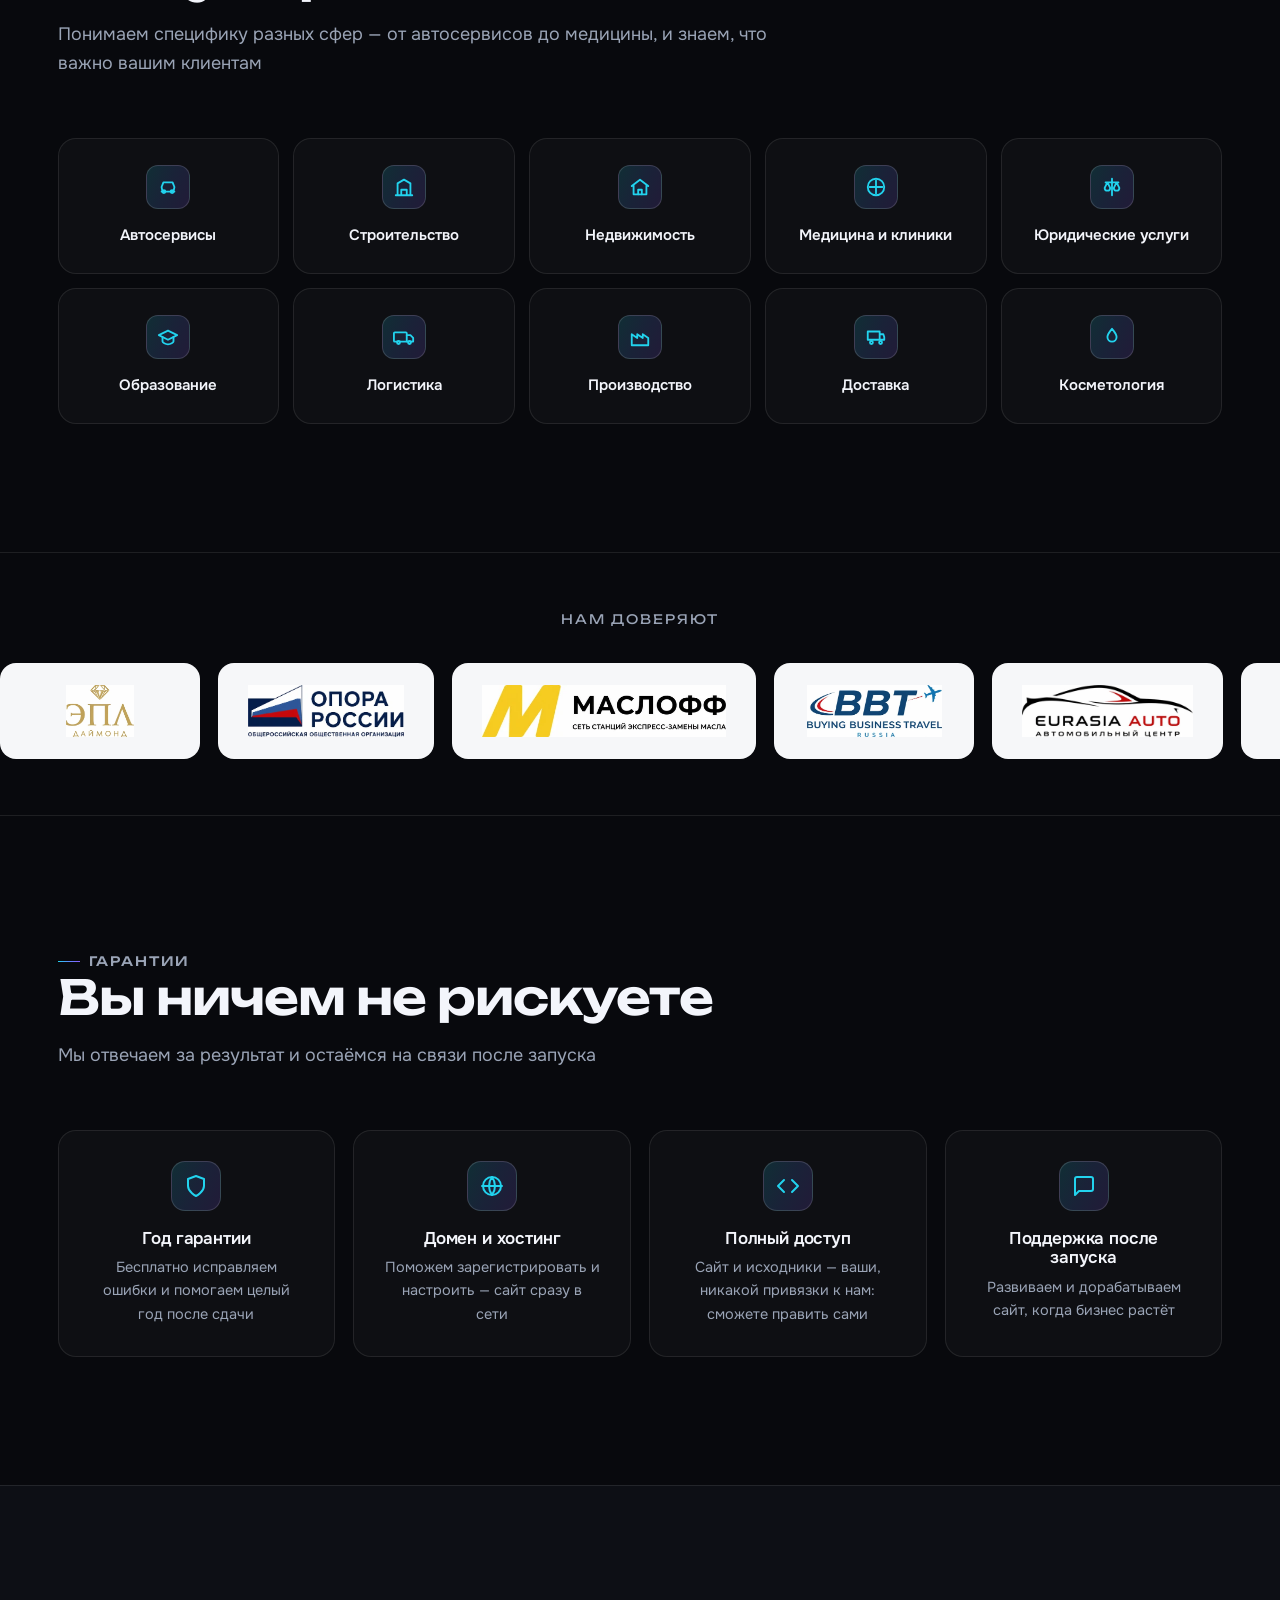
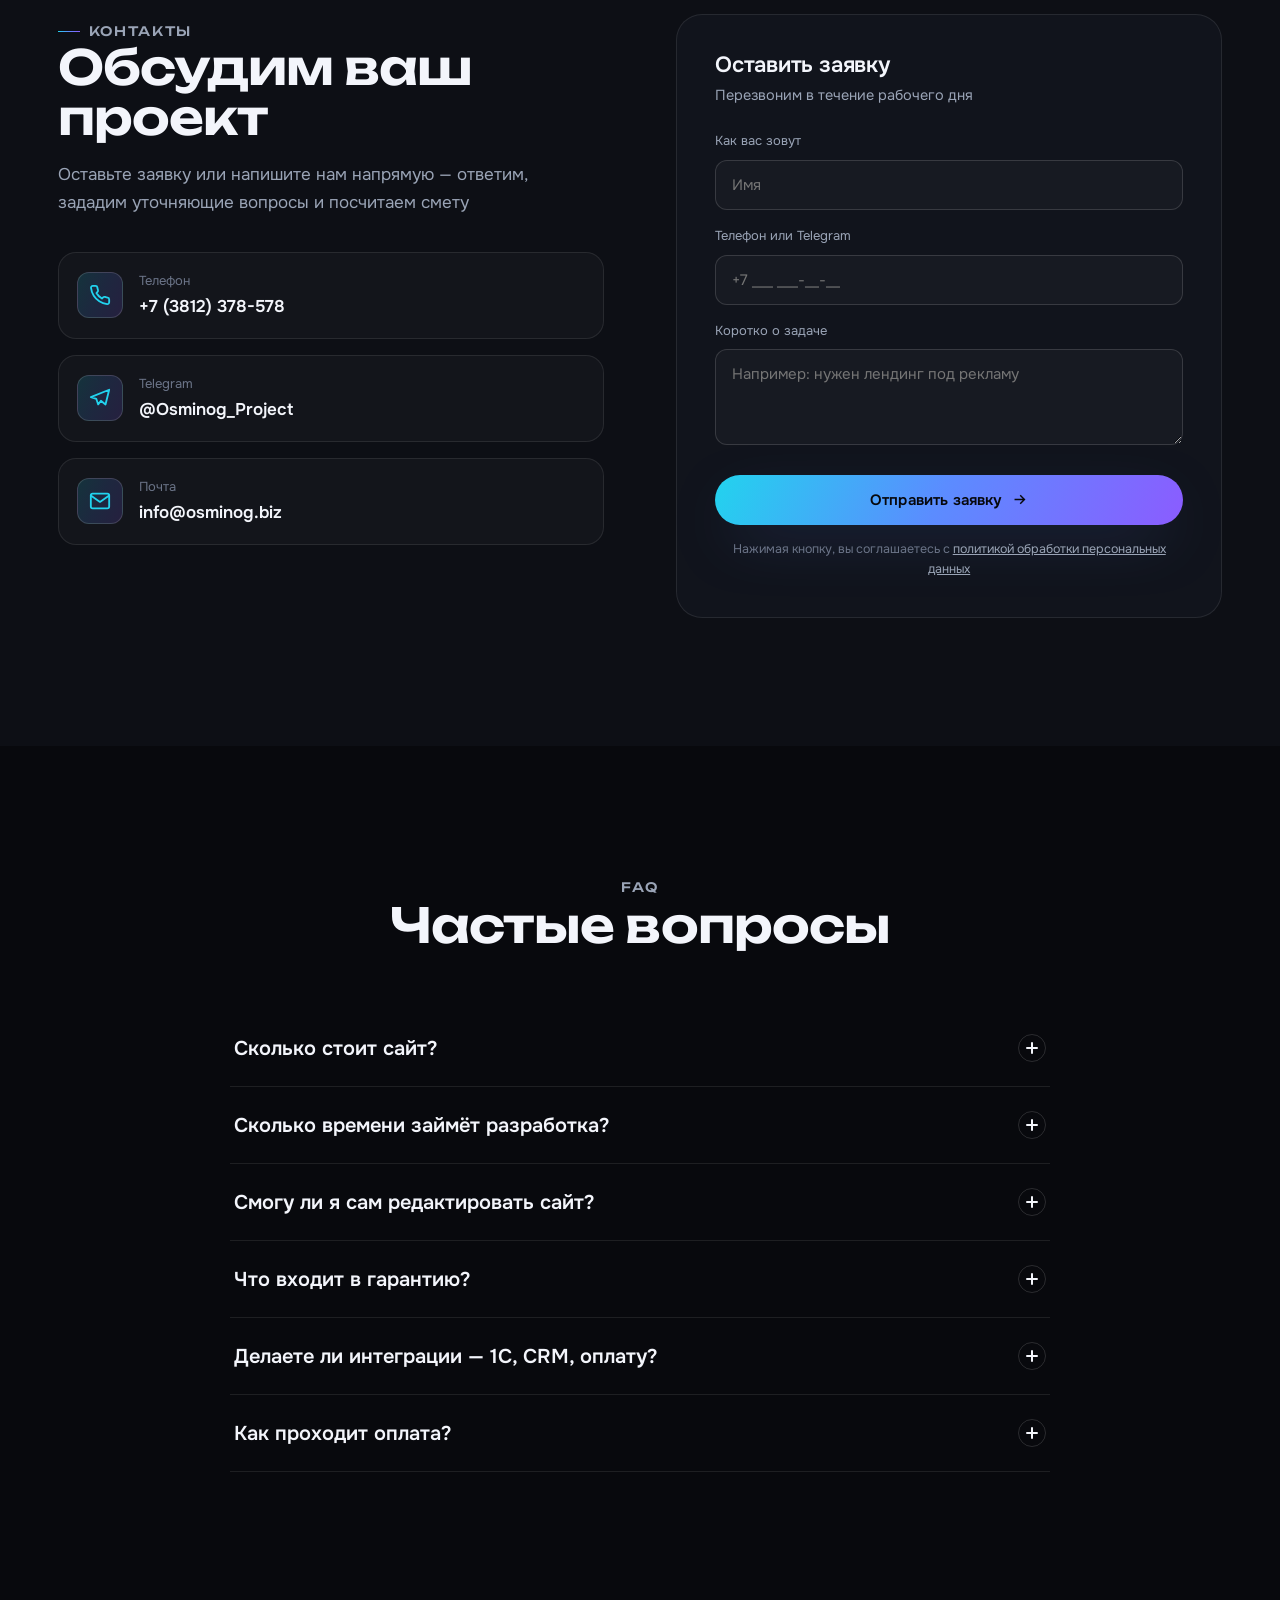
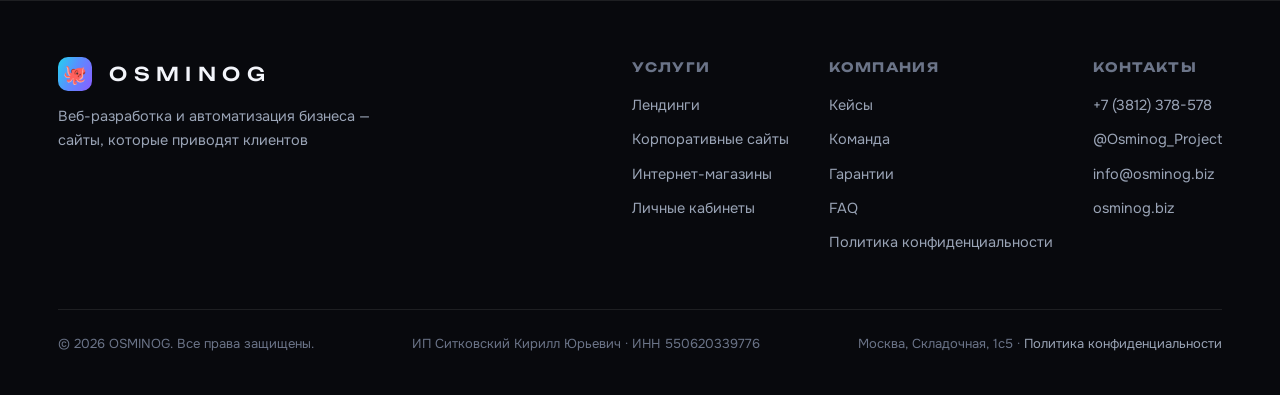
==== commit ea0873fb: "Prepare lead form integration: Cloudflare Worker (Bitrix24 + Telegram) + endpoint-ready form (mailto" ====
--- a/index.html
+++ b/index.html
@@ -13,7 +13,7 @@
 <link rel="preconnect" href="https://fonts.googleapis.com">
 <link rel="preconnect" href="https://fonts.gstatic.com" crossorigin>
 <link href="https://fonts.googleapis.com/css2?family=Unbounded:wght@500;600;700&family=Onest:wght@400;500;600;700&display=swap" rel="stylesheet">
-<link rel="stylesheet" href="assets/css/style.css?v=12">
+<link rel="stylesheet" href="assets/css/style.css?v=13">
 <link rel="icon" href="data:image/svg+xml,%3Csvg xmlns='http://www.w3.org/2000/svg' viewBox='0 0 32 32'%3E%3Crect width='32' height='32' rx='9' fill='%235b8cff'/%3E%3Ctext x='16' y='23' font-family='Arial' font-size='19' font-weight='700' fill='%23070810' text-anchor='middle'%3EO%3C/text%3E%3C/svg%3E">
 </head>
 <body data-niche="" data-featured="landing">
@@ -58,11 +58,11 @@
 <section class="hero">
   <div class="hero-media" aria-hidden="true">
     <picture>
-      <source media="(max-width:900px)" srcset="assets/video/hero-octopus-mobile.webp?v=12">
-      <img class="hero-poster" src="assets/video/hero-octopus-poster.jpg?v=12" alt="">
+      <source media="(max-width:900px)" srcset="assets/video/hero-octopus-mobile.webp?v=13">
+      <img class="hero-poster" src="assets/video/hero-octopus-poster.jpg?v=13" alt="">
     </picture>
-    <video class="hero-video" poster="assets/video/hero-octopus-poster.jpg?v=12" muted loop playsinline preload="none">
-      <source src="assets/video/hero-octopus.mp4?v=12" type="video/mp4">
+    <video class="hero-video" poster="assets/video/hero-octopus-poster.jpg?v=13" muted loop playsinline preload="none">
+      <source src="assets/video/hero-octopus.mp4?v=13" type="video/mp4">
     </video>
     <div class="hero-scrim"></div>
   </div>
@@ -546,6 +546,6 @@
         var btn=p.querySelector('.btn'); if(btn){btn.classList.remove('btn-ghost'); btn.classList.add('btn-primary');}}}
   })();
 </script>
-<script src="assets/js/main.js?v=12"></script>
+<script src="assets/js/main.js?v=13"></script>
 </body>
 </html>
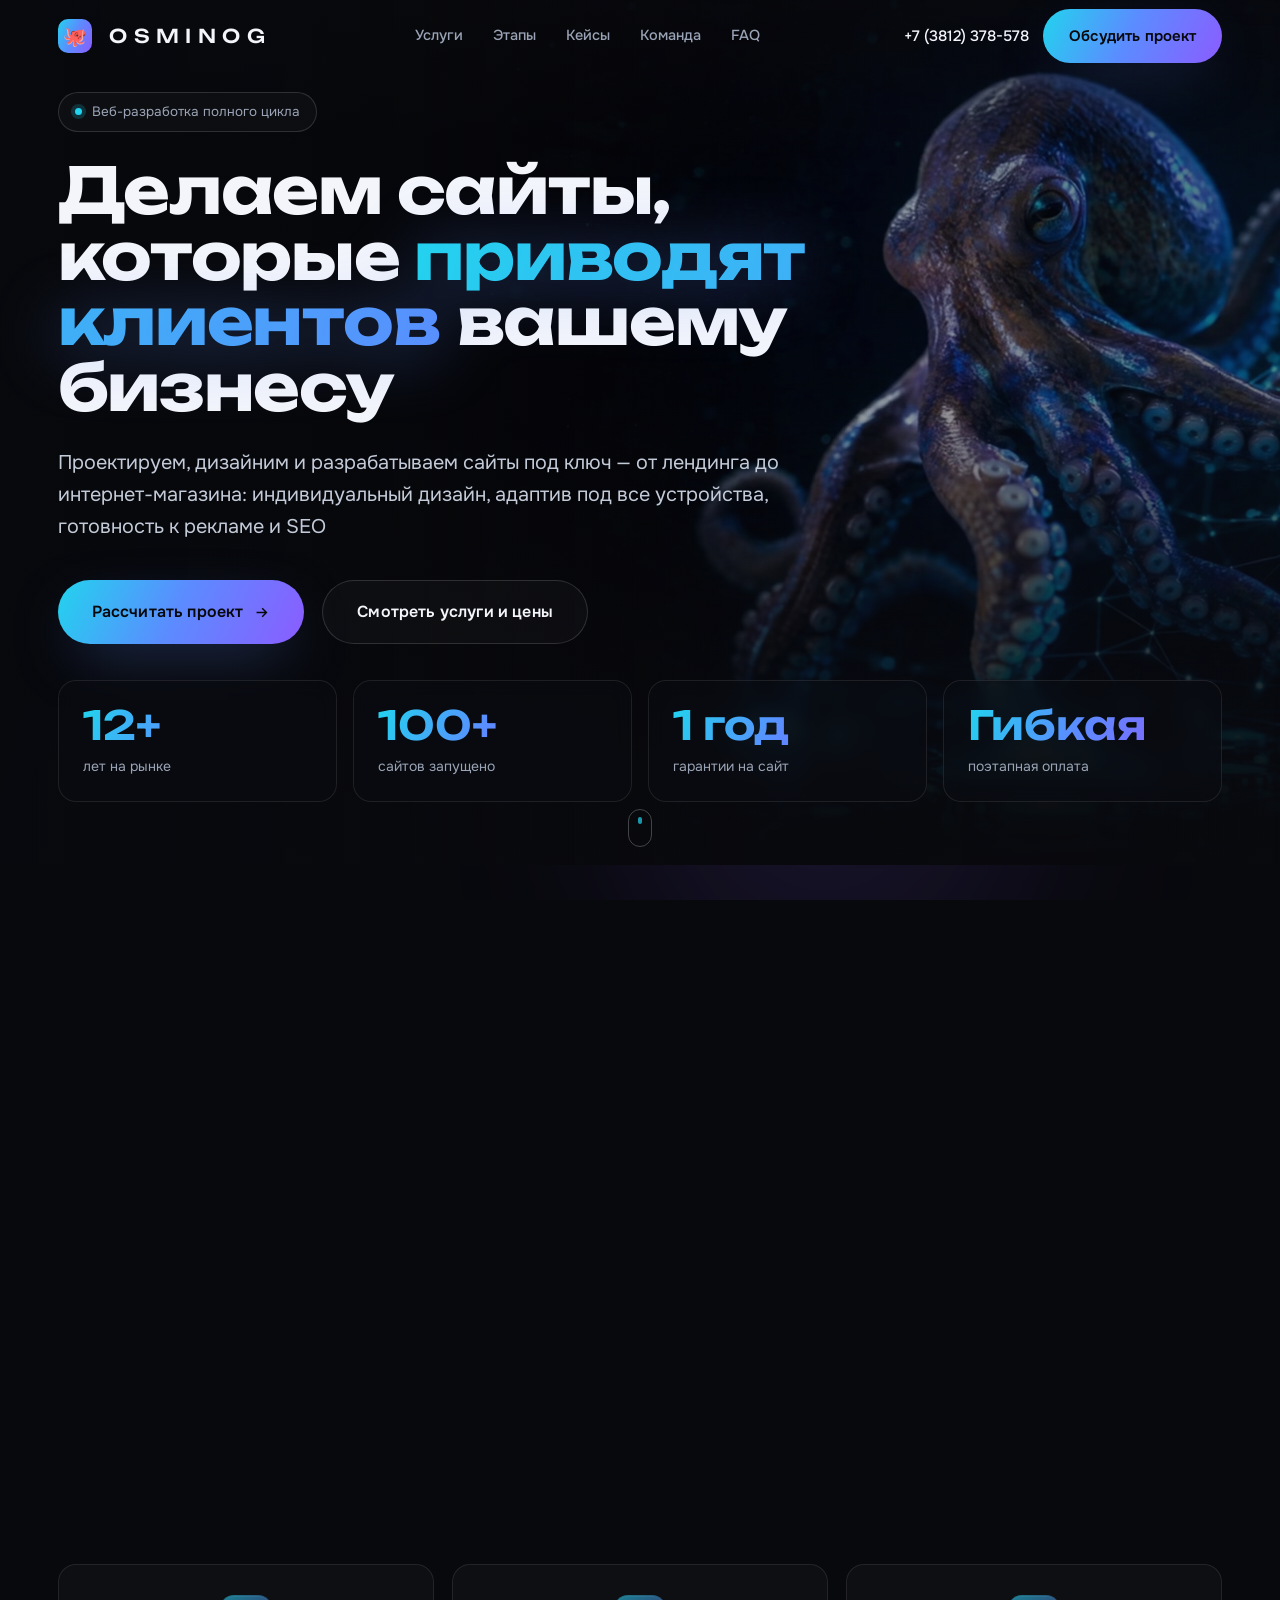
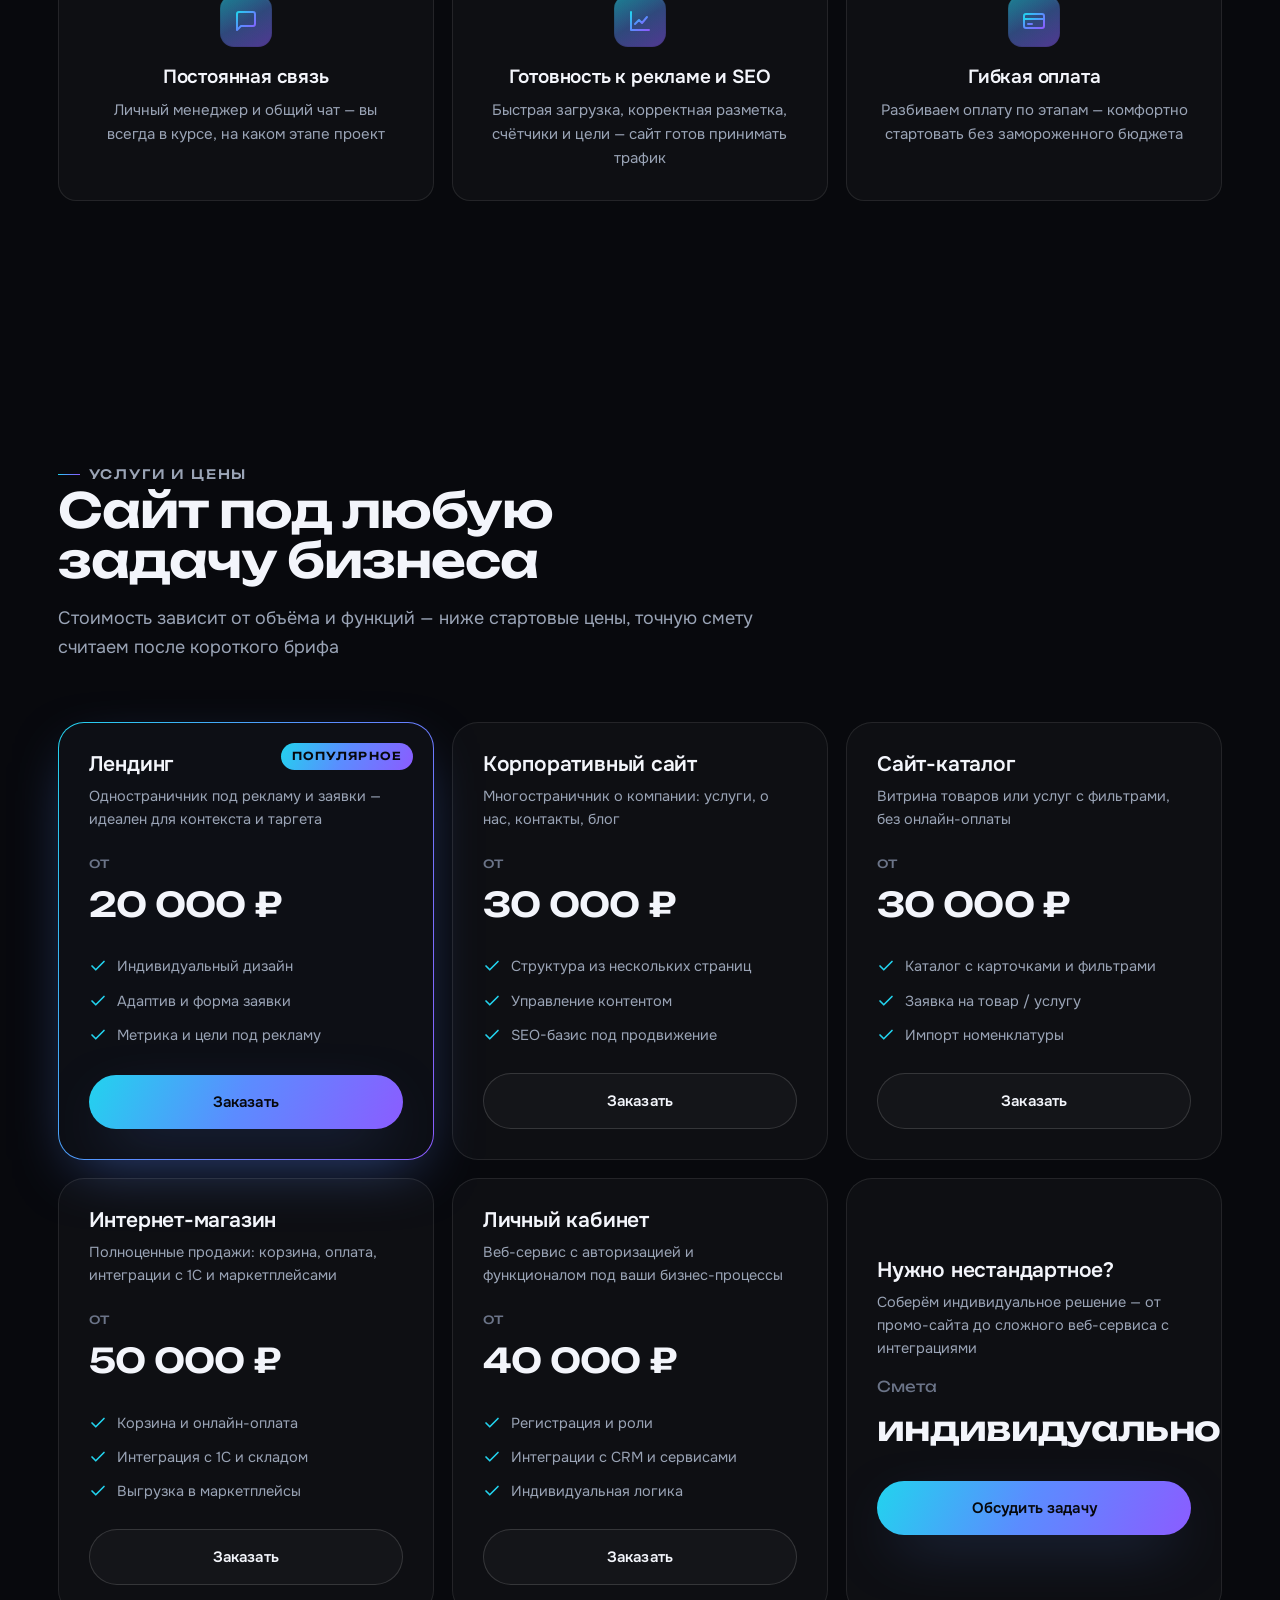
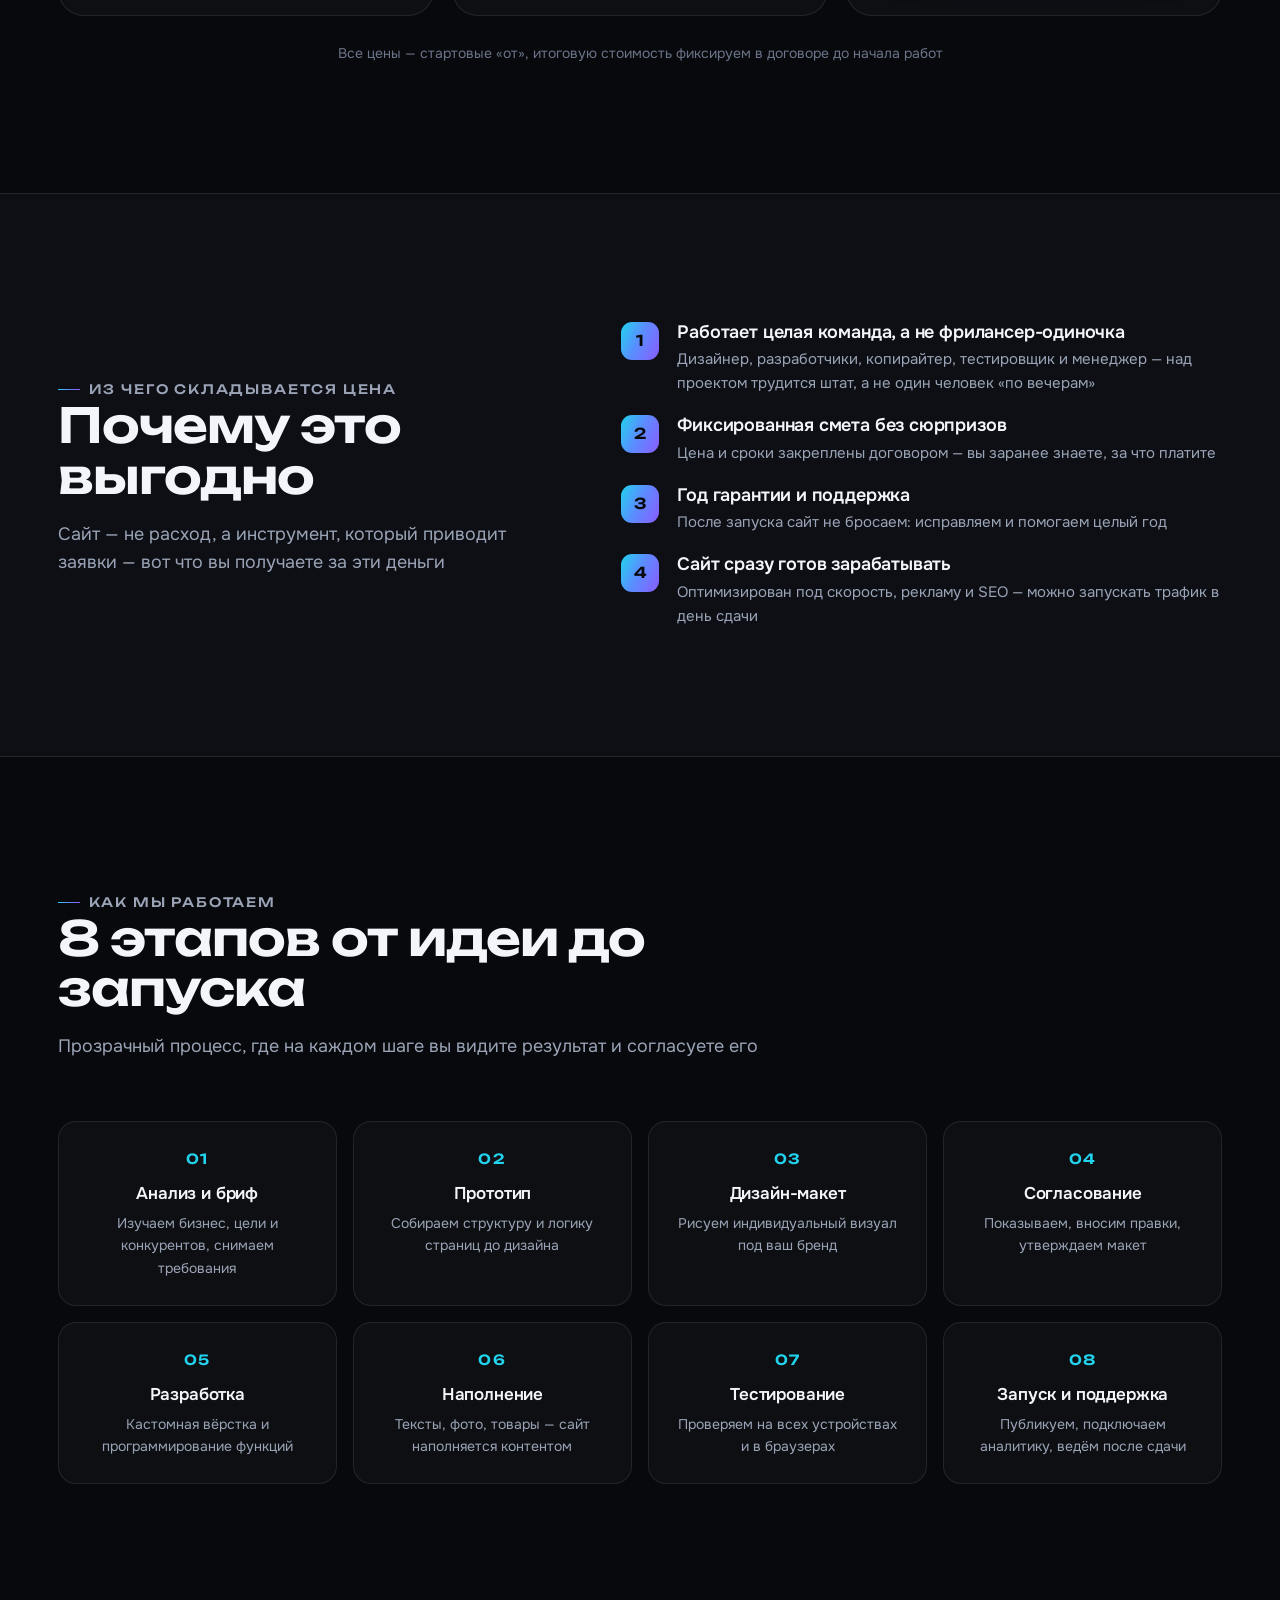
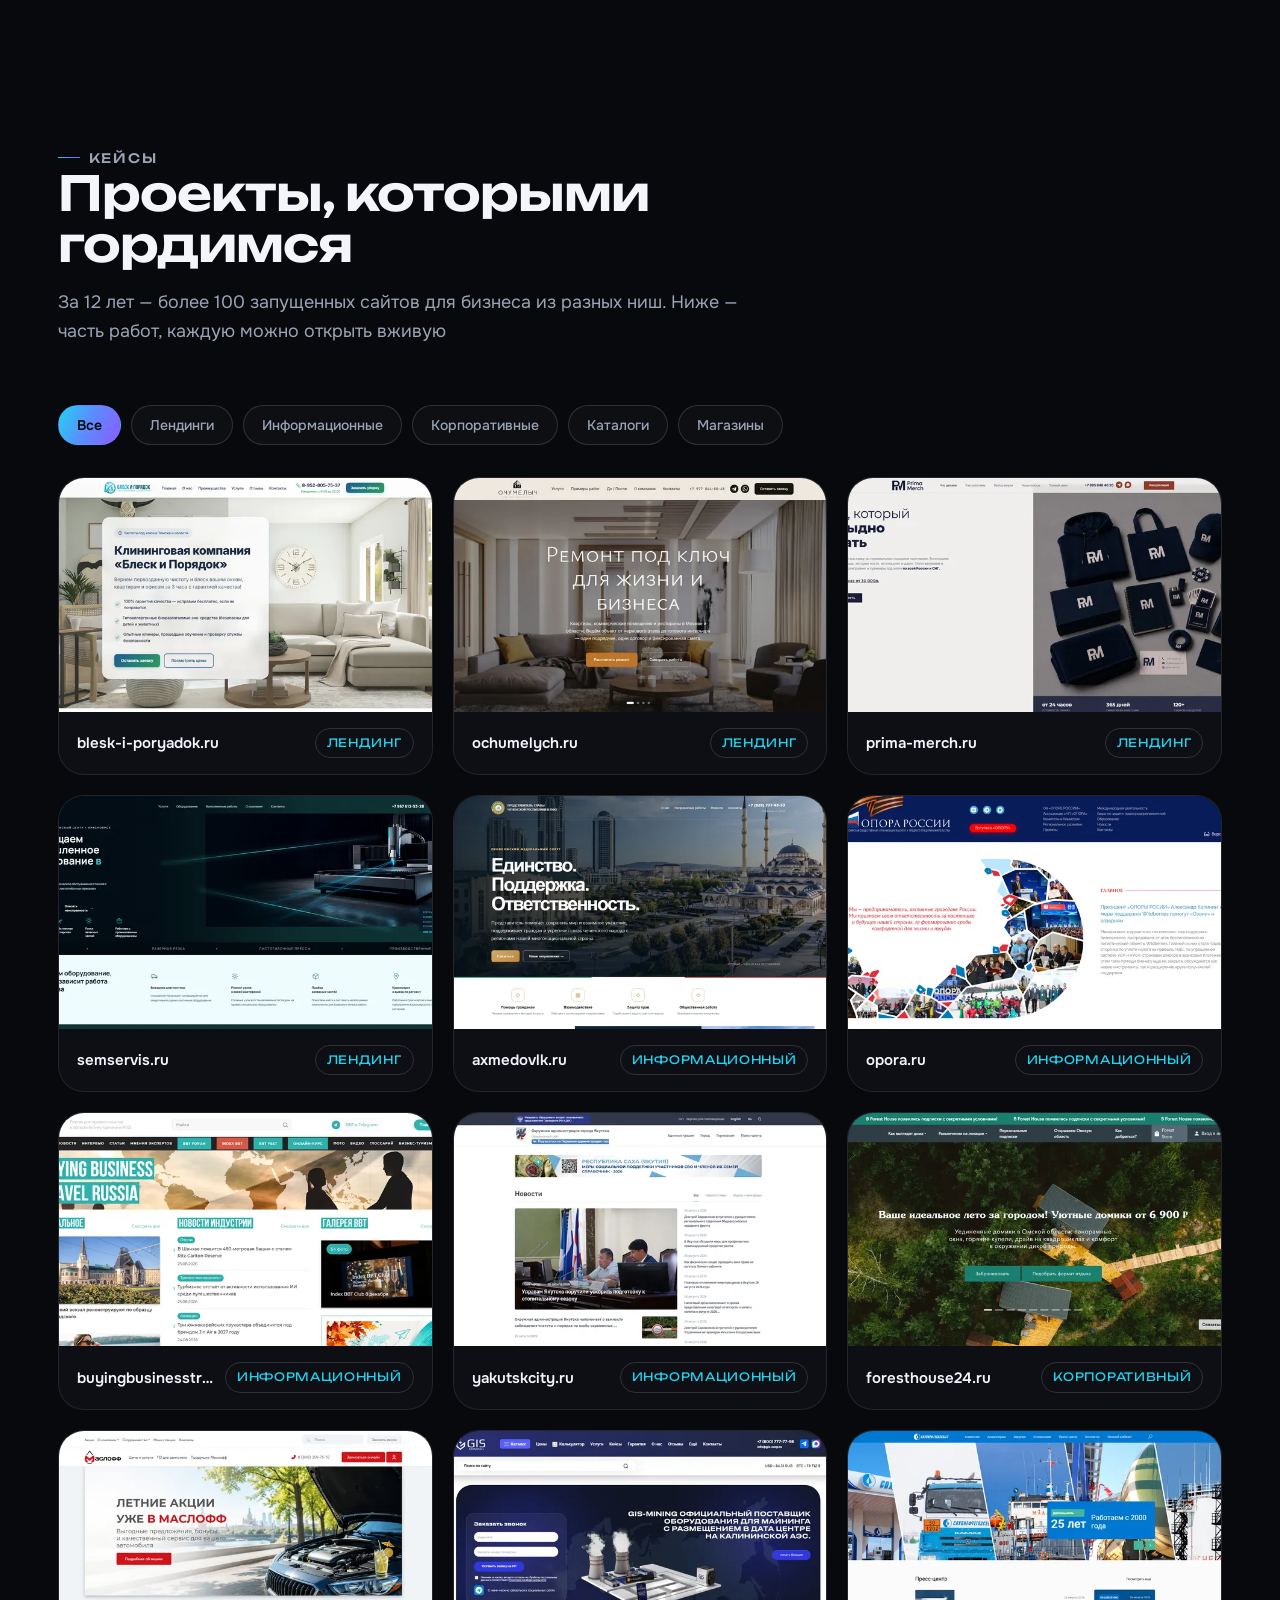
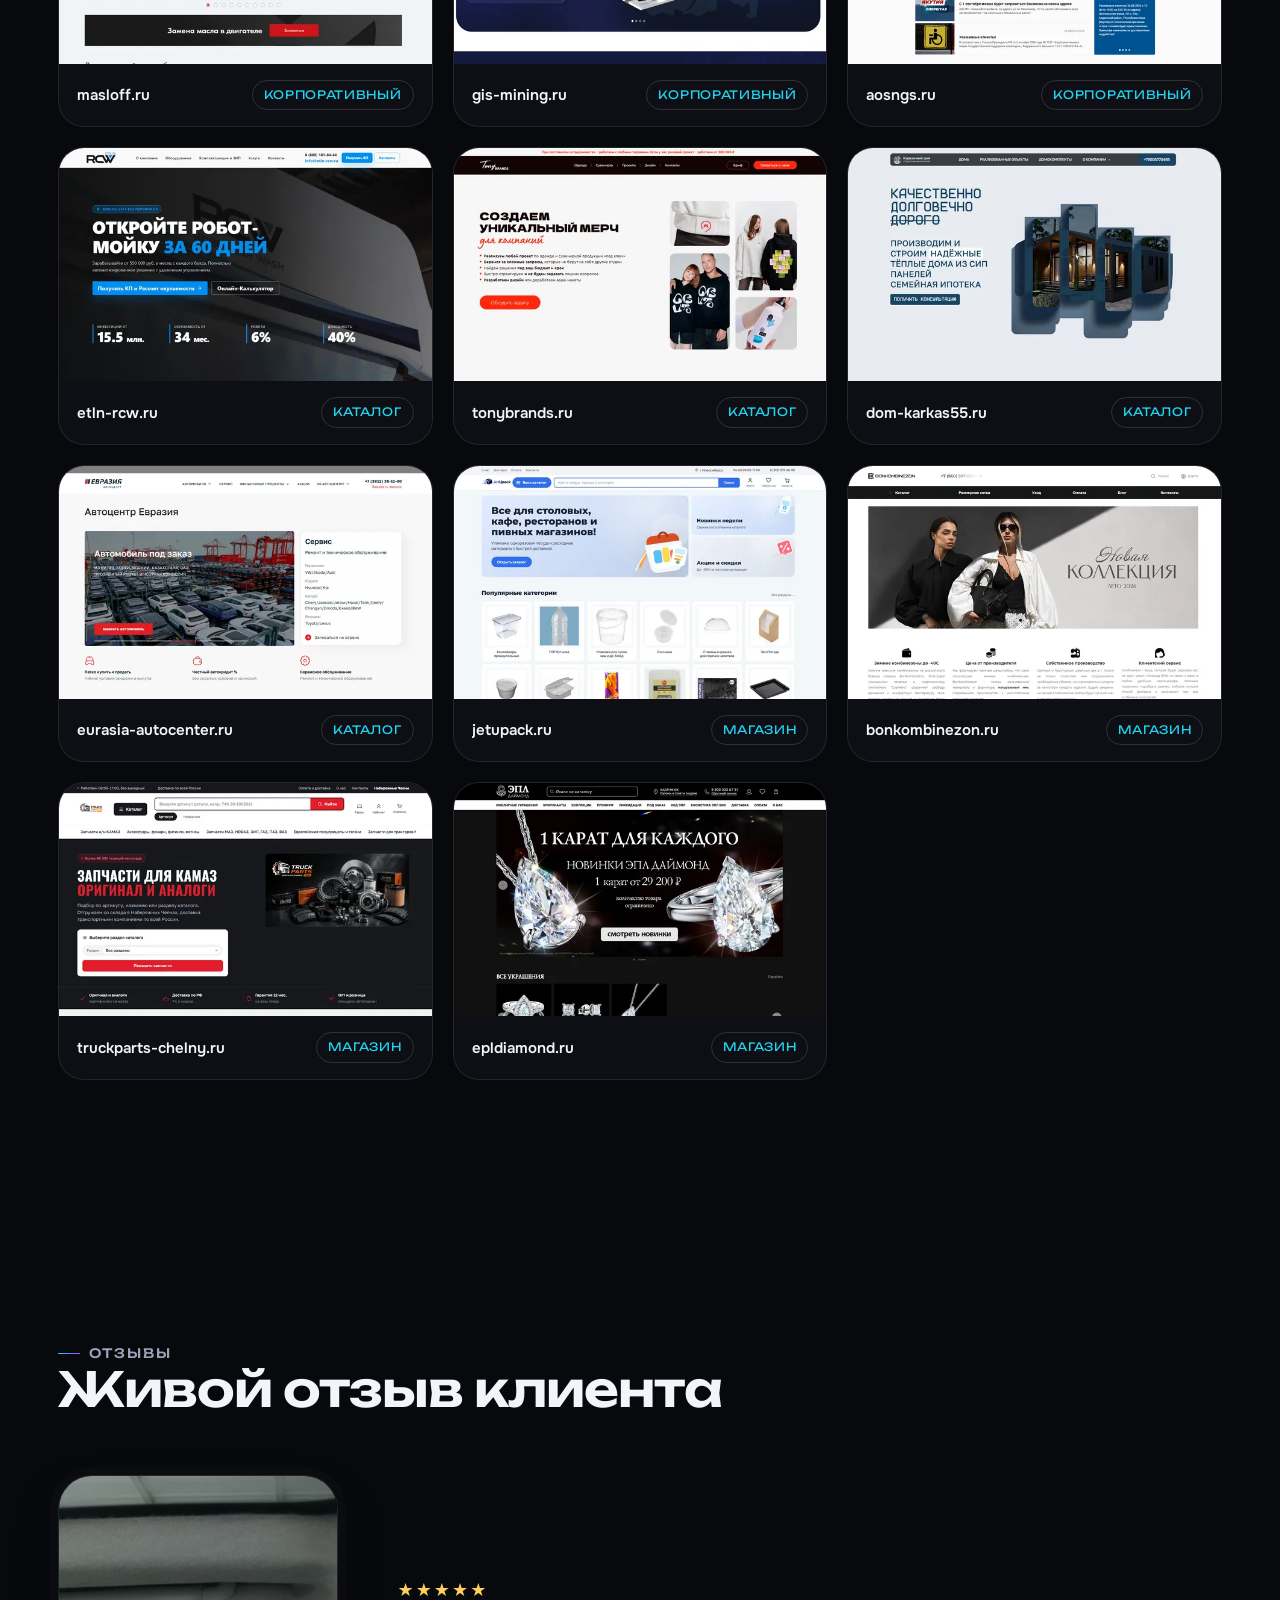
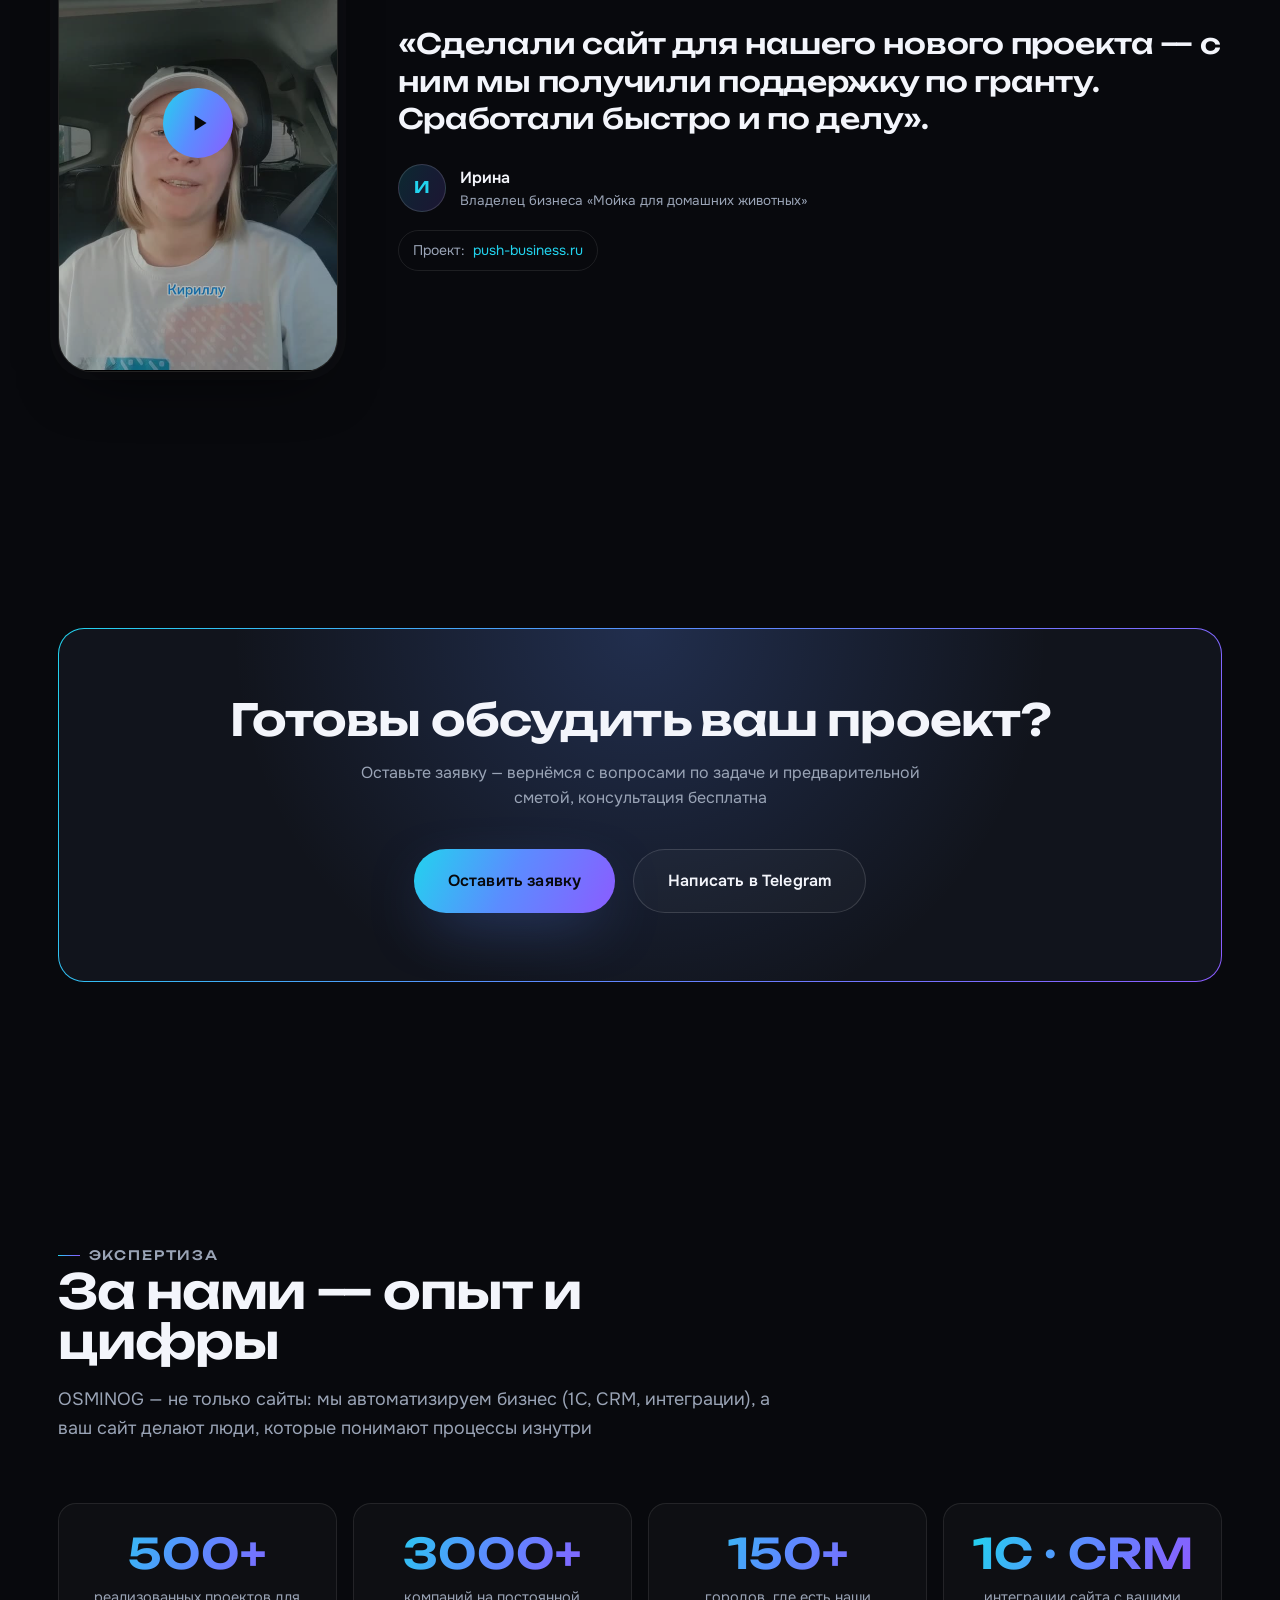
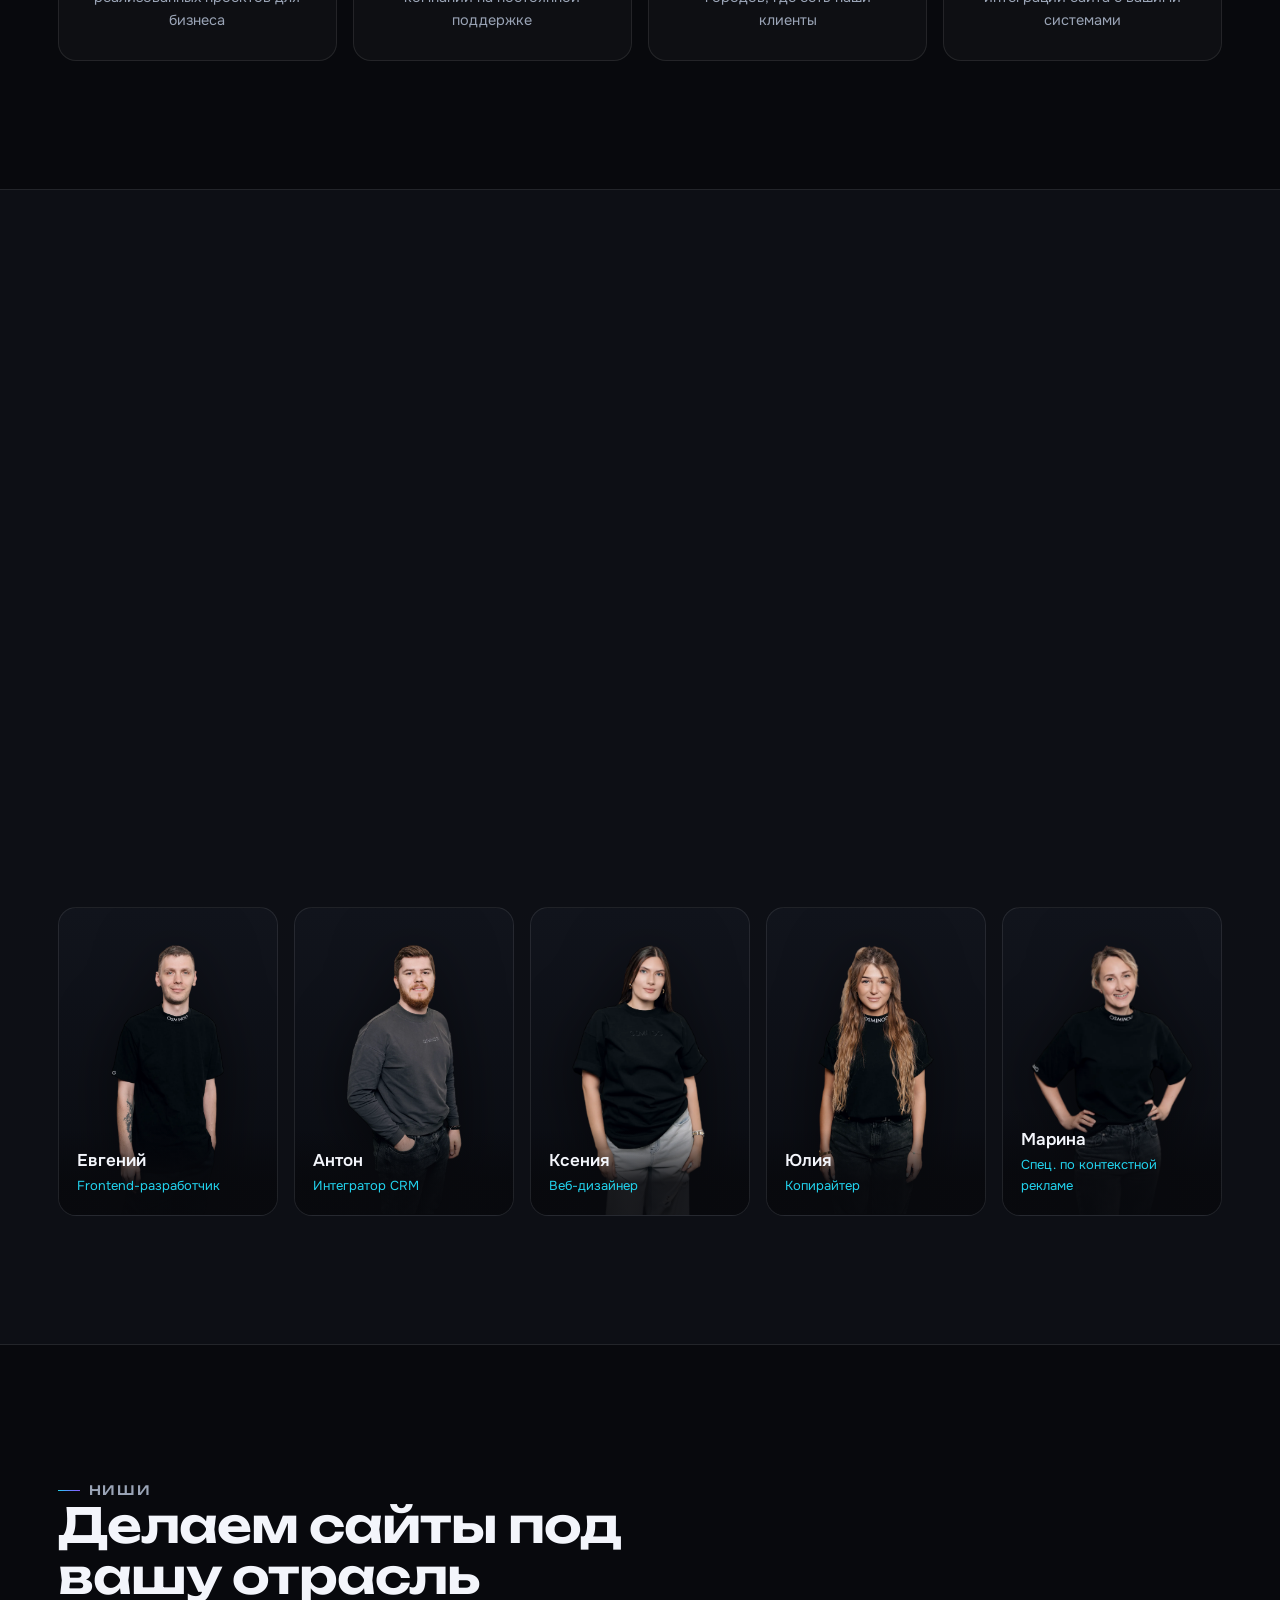
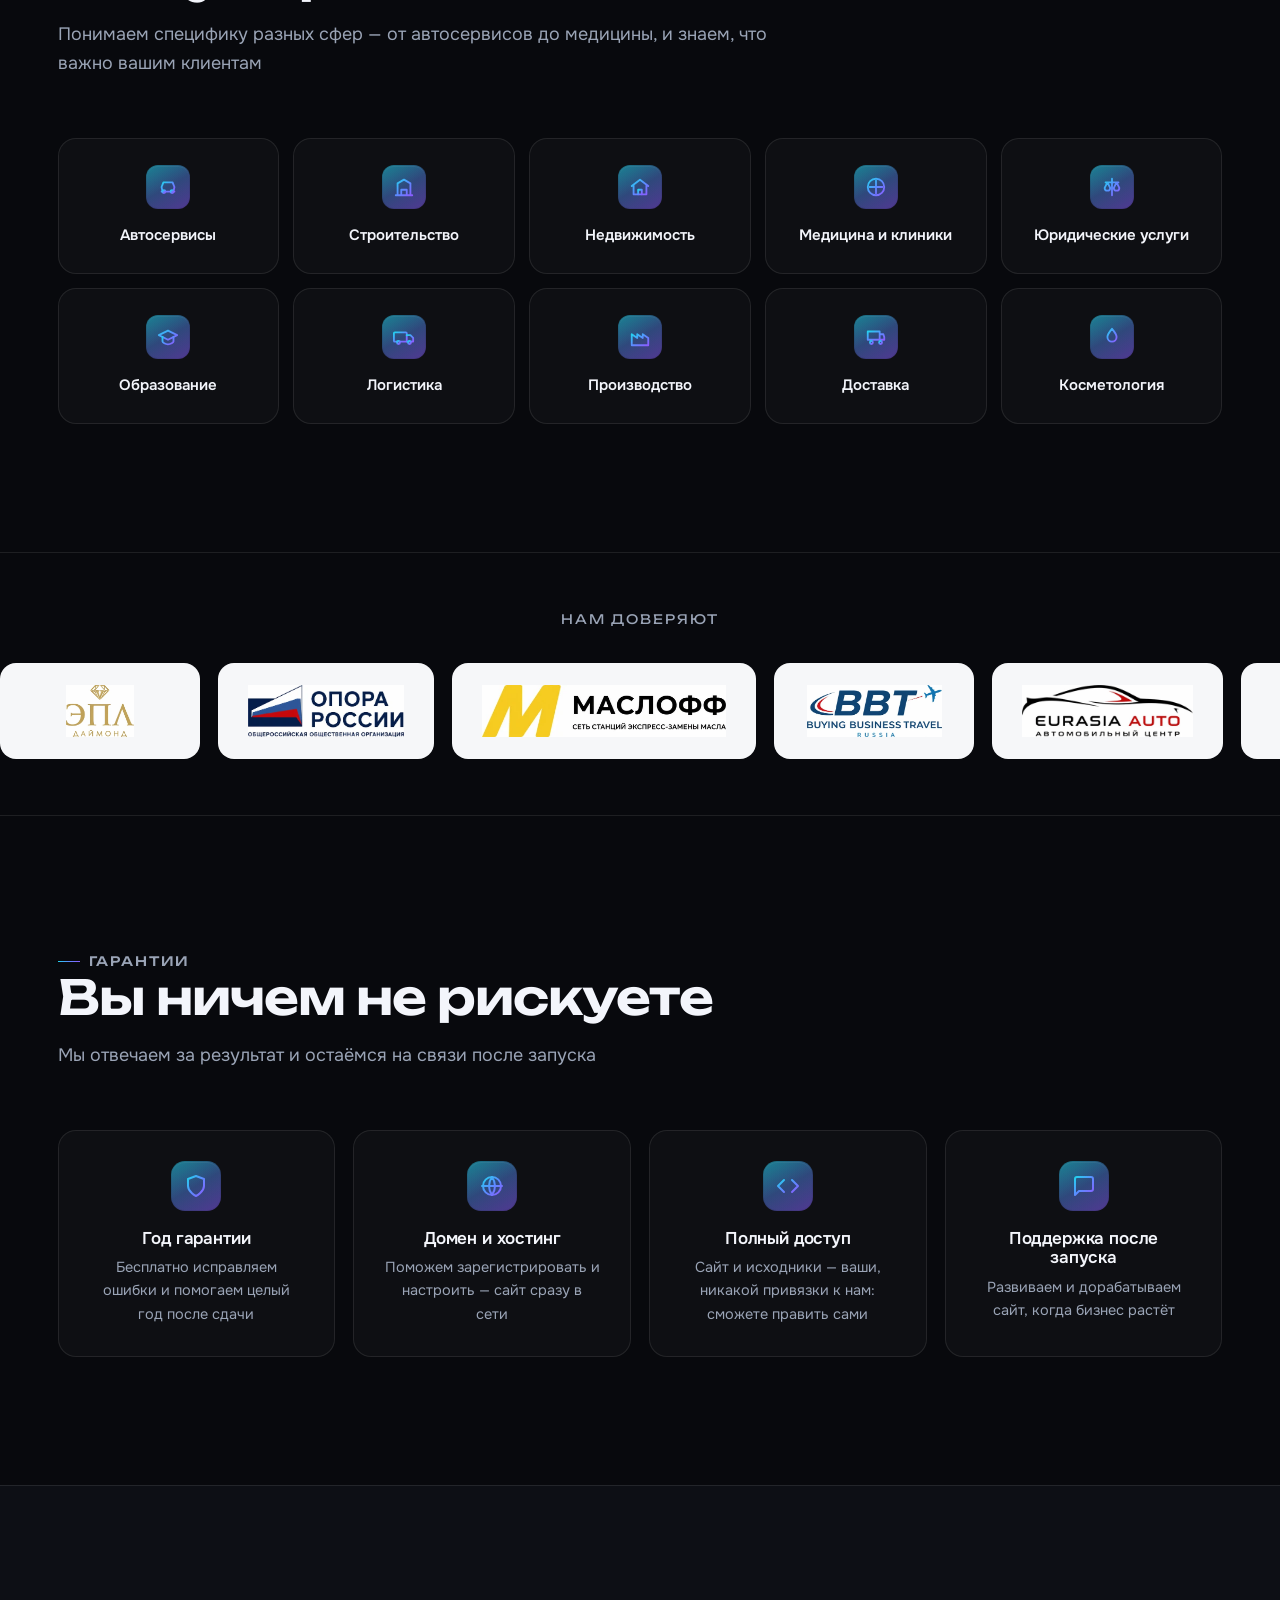
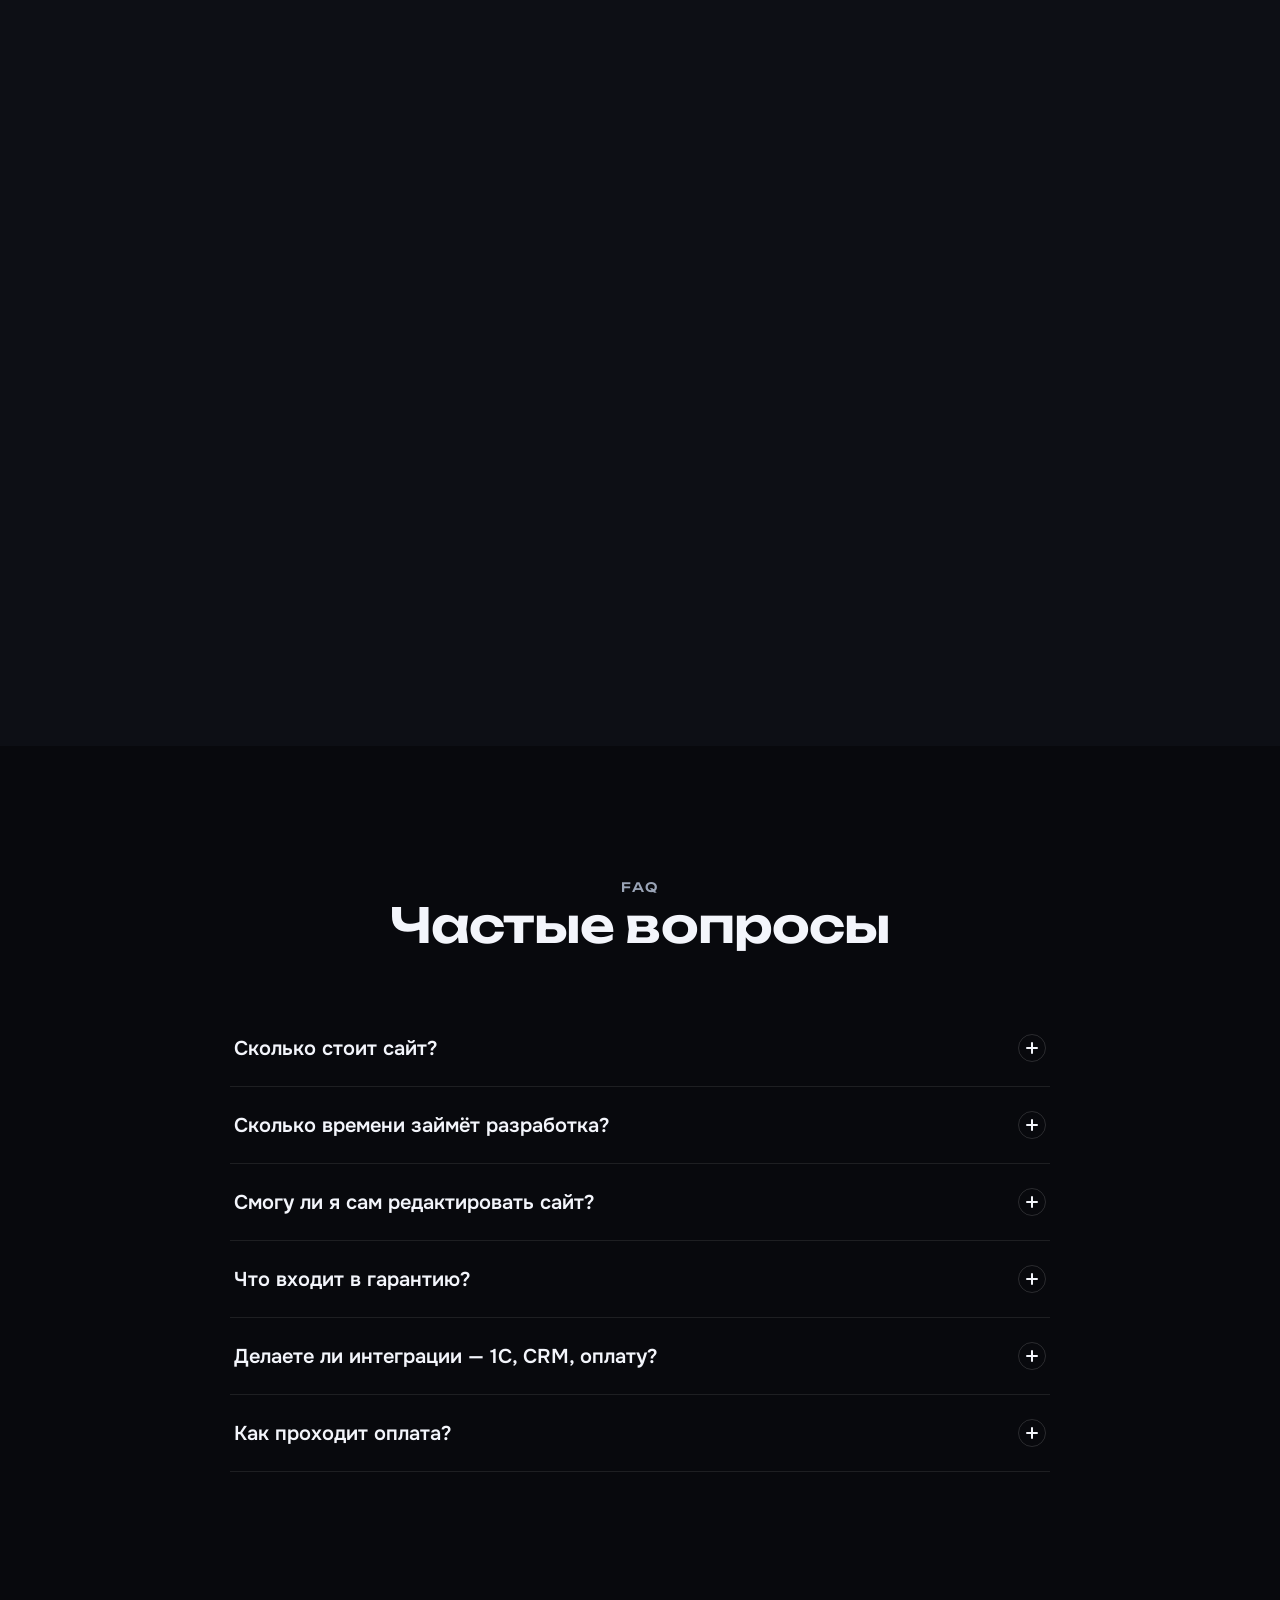
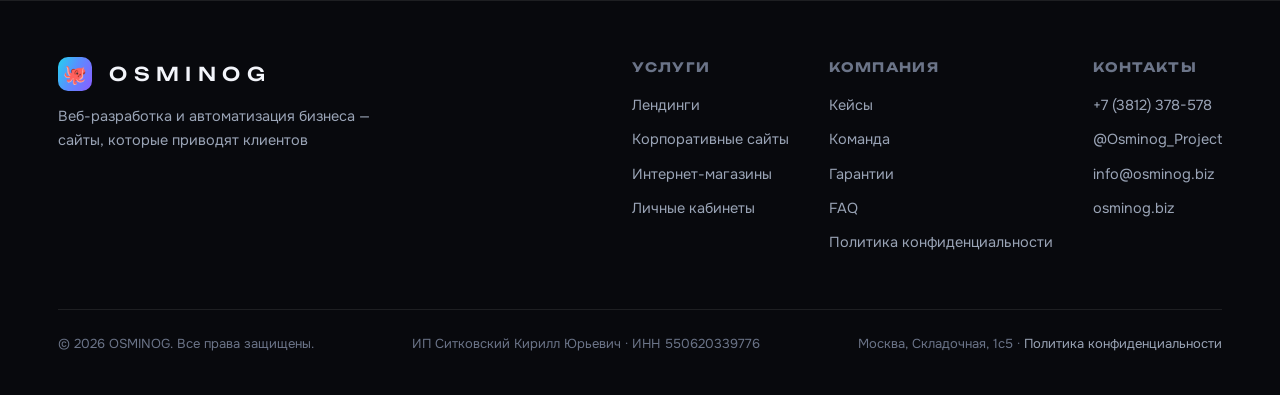
==== commit 5703ea68: "Premium icons: brand-gradient stroke + gradient-border tiles with hover glow; v14" ====
--- a/index.html
+++ b/index.html
@@ -13,7 +13,7 @@
 <link rel="preconnect" href="https://fonts.googleapis.com">
 <link rel="preconnect" href="https://fonts.gstatic.com" crossorigin>
 <link href="https://fonts.googleapis.com/css2?family=Unbounded:wght@500;600;700&family=Onest:wght@400;500;600;700&display=swap" rel="stylesheet">
-<link rel="stylesheet" href="assets/css/style.css?v=13">
+<link rel="stylesheet" href="assets/css/style.css?v=14">
 <link rel="icon" href="data:image/svg+xml,%3Csvg xmlns='http://www.w3.org/2000/svg' viewBox='0 0 32 32'%3E%3Crect width='32' height='32' rx='9' fill='%235b8cff'/%3E%3Ctext x='16' y='23' font-family='Arial' font-size='19' font-weight='700' fill='%23070810' text-anchor='middle'%3EO%3C/text%3E%3C/svg%3E">
 </head>
 <body data-niche="" data-featured="landing">
@@ -21,6 +21,11 @@
 <div class="bg-fx" aria-hidden="true">
   <div class="glow g1"></div><div class="glow g2"></div><div class="glow g3"></div>
 </div>
+<svg width="0" height="0" style="position:absolute" aria-hidden="true"><defs>
+  <linearGradient id="ig" x1="0" y1="0" x2="1" y2="1">
+    <stop offset="0" stop-color="#22d3ee"/><stop offset="0.5" stop-color="#5b8cff"/><stop offset="1" stop-color="#8b5cff"/>
+  </linearGradient>
+</defs></svg>
 
 <!-- ===================== HEADER ===================== -->
 <header class="header">
@@ -58,11 +63,11 @@
 <section class="hero">
   <div class="hero-media" aria-hidden="true">
     <picture>
-      <source media="(max-width:900px)" srcset="assets/video/hero-octopus-mobile.webp?v=13">
-      <img class="hero-poster" src="assets/video/hero-octopus-poster.jpg?v=13" alt="">
+      <source media="(max-width:900px)" srcset="assets/video/hero-octopus-mobile.webp?v=14">
+      <img class="hero-poster" src="assets/video/hero-octopus-poster.jpg?v=14" alt="">
     </picture>
-    <video class="hero-video" poster="assets/video/hero-octopus-poster.jpg?v=13" muted loop playsinline preload="none">
-      <source src="assets/video/hero-octopus.mp4?v=13" type="video/mp4">
+    <video class="hero-video" poster="assets/video/hero-octopus-poster.jpg?v=14" muted loop playsinline preload="none">
+      <source src="assets/video/hero-octopus.mp4?v=14" type="video/mp4">
     </video>
     <div class="hero-scrim"></div>
   </div>
@@ -546,6 +551,6 @@
         var btn=p.querySelector('.btn'); if(btn){btn.classList.remove('btn-ghost'); btn.classList.add('btn-primary');}}}
   })();
 </script>
-<script src="assets/js/main.js?v=13"></script>
+<script src="assets/js/main.js?v=14"></script>
 </body>
 </html>
--- a/assets/css/style.css
+++ b/assets/css/style.css
@@ -657,3 +657,22 @@
 .case-card.hide{display:none}
 @media (max-width:1024px){.cases-grid{grid-template-columns:repeat(2,1fr)}}
 @media (max-width:560px){.cases-grid{grid-template-columns:1fr}.cf{padding:9px 15px;font-size:13px}}
+
+/* ============================================================
+   ПРЕМИУМ-ИКОНКИ: градиентный штрих + дорогие плитки (раунд 8)
+   ============================================================ */
+.bcard .ic svg,.guar .ic svg,.niche .nic svg,.cmethod .ic svg{stroke:url(#ig)}
+.bcard .ic,.guar .ic,.cmethod .ic,.niche .nic{
+  background:
+    linear-gradient(150deg,rgba(34,211,238,.10),rgba(139,92,255,.08)) padding-box,
+    linear-gradient(150deg,rgba(34,211,238,.55),rgba(91,140,255,.4),rgba(139,92,255,.5)) border-box;
+  border:1px solid transparent;
+  box-shadow:inset 0 1px 0 rgba(255,255,255,.05);
+  transition:box-shadow .35s,transform .35s;
+}
+.bcard:hover .ic,.guar:hover .ic,.cmethod:hover .ic{
+  box-shadow:0 12px 30px -8px rgba(91,140,255,.5),inset 0 1px 0 rgba(255,255,255,.08);
+}
+.bcard:hover .ic{transform:translateY(-2px) scale(1.04)}
+.niche.active .nic{background:rgba(255,255,255,.14);border-color:transparent}
+.niche.active .nic svg{stroke:#eef3ff}
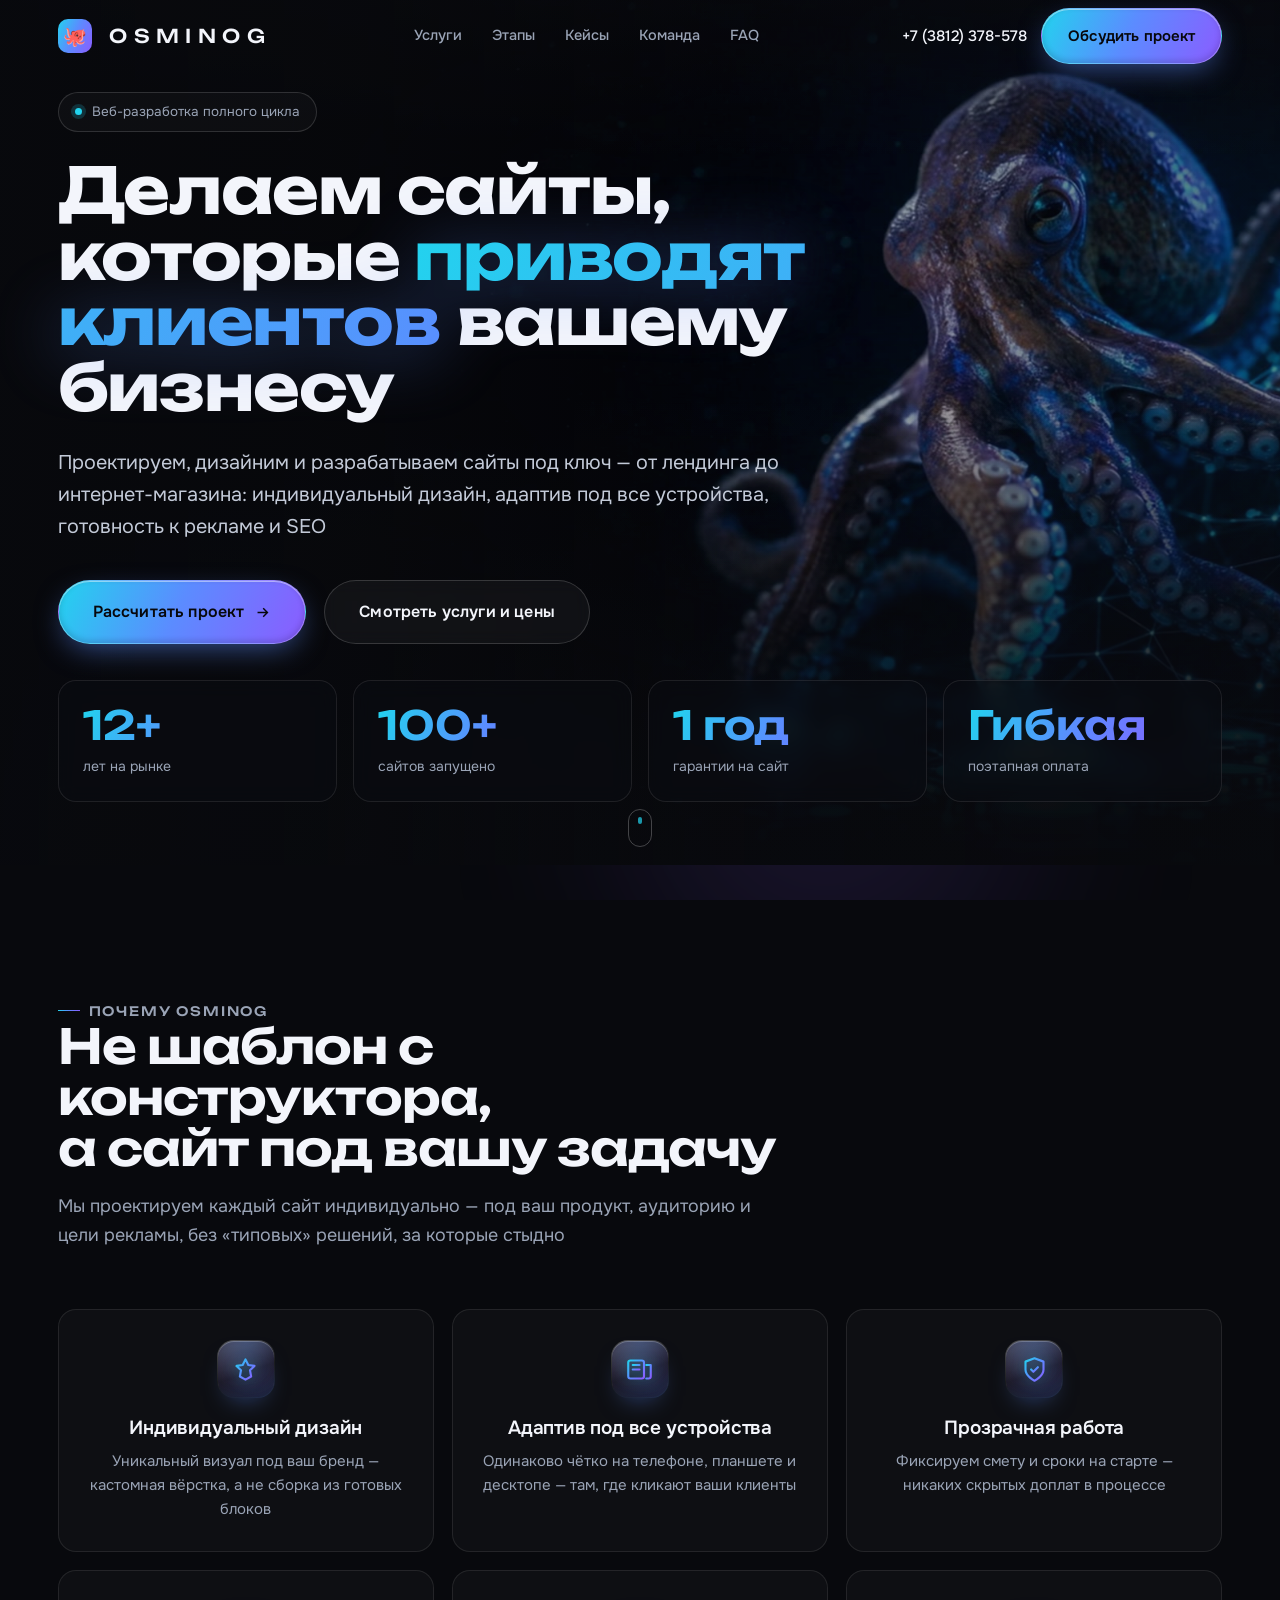
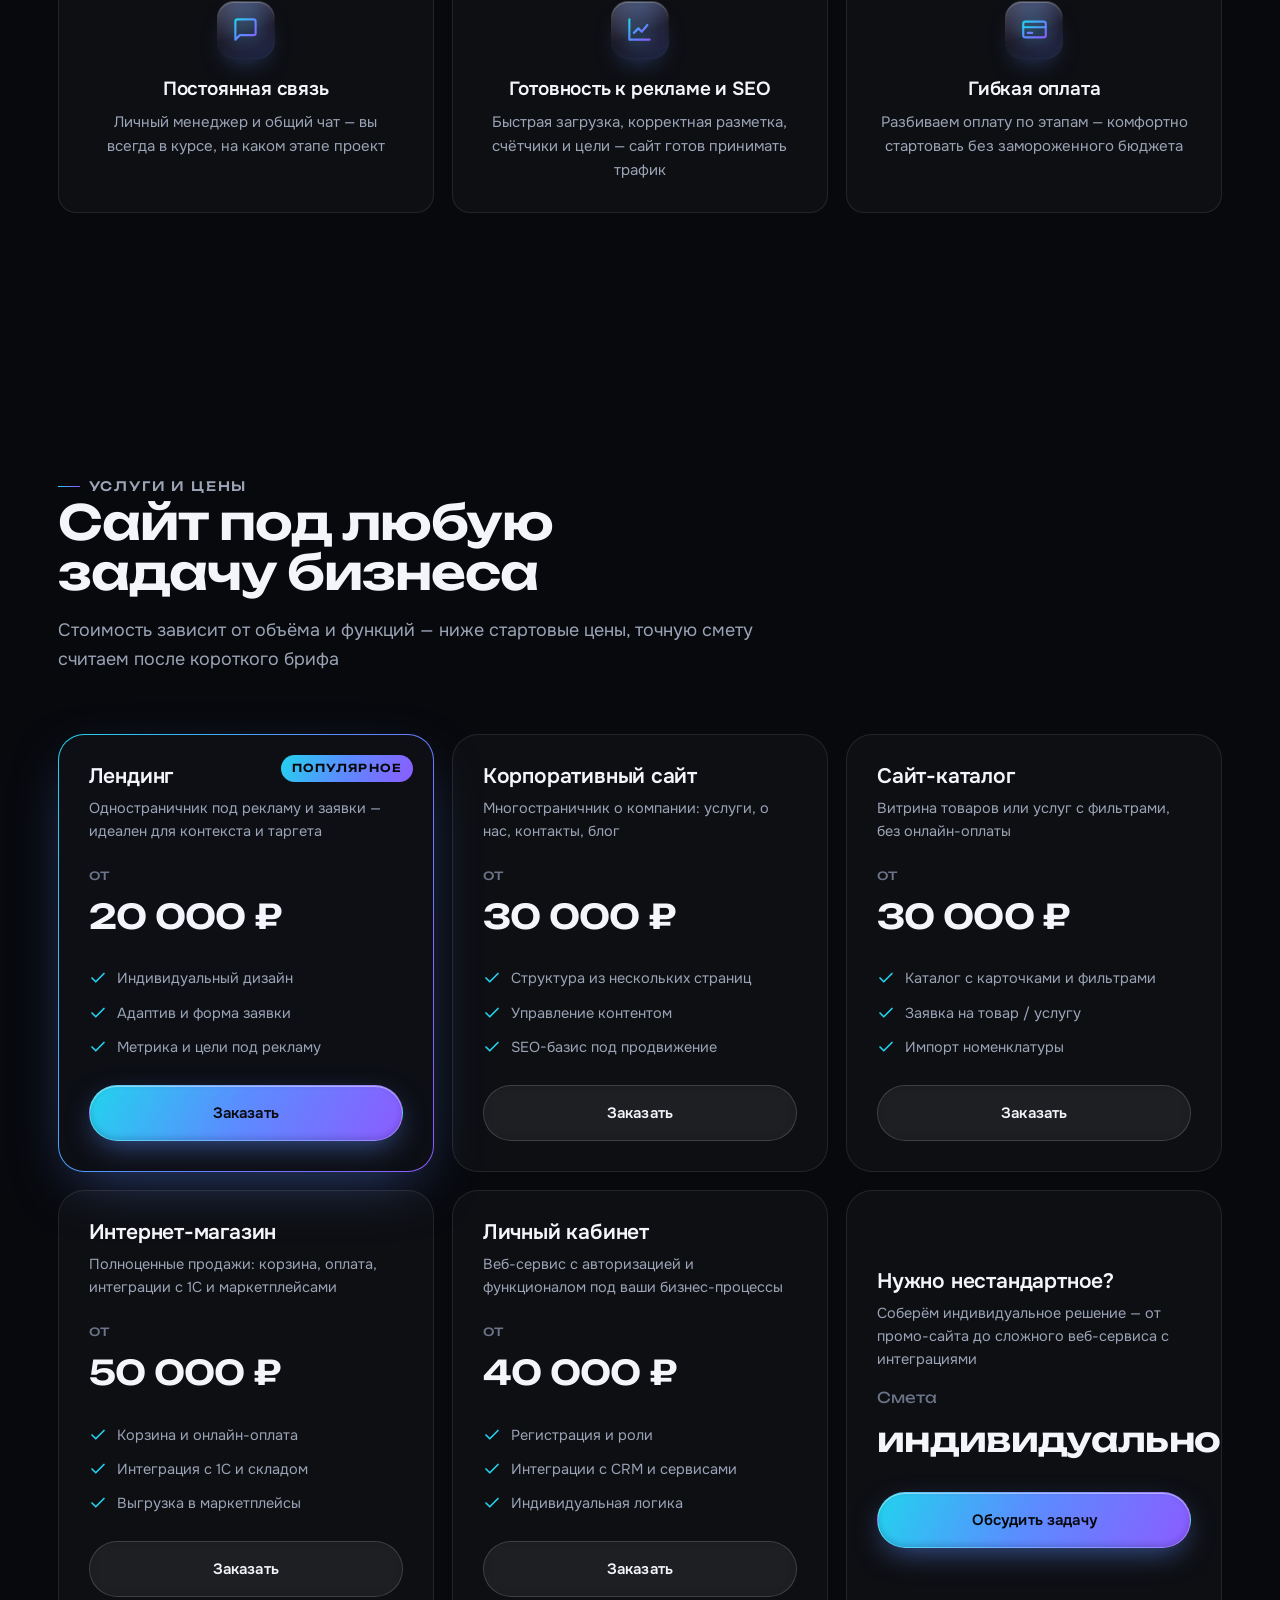
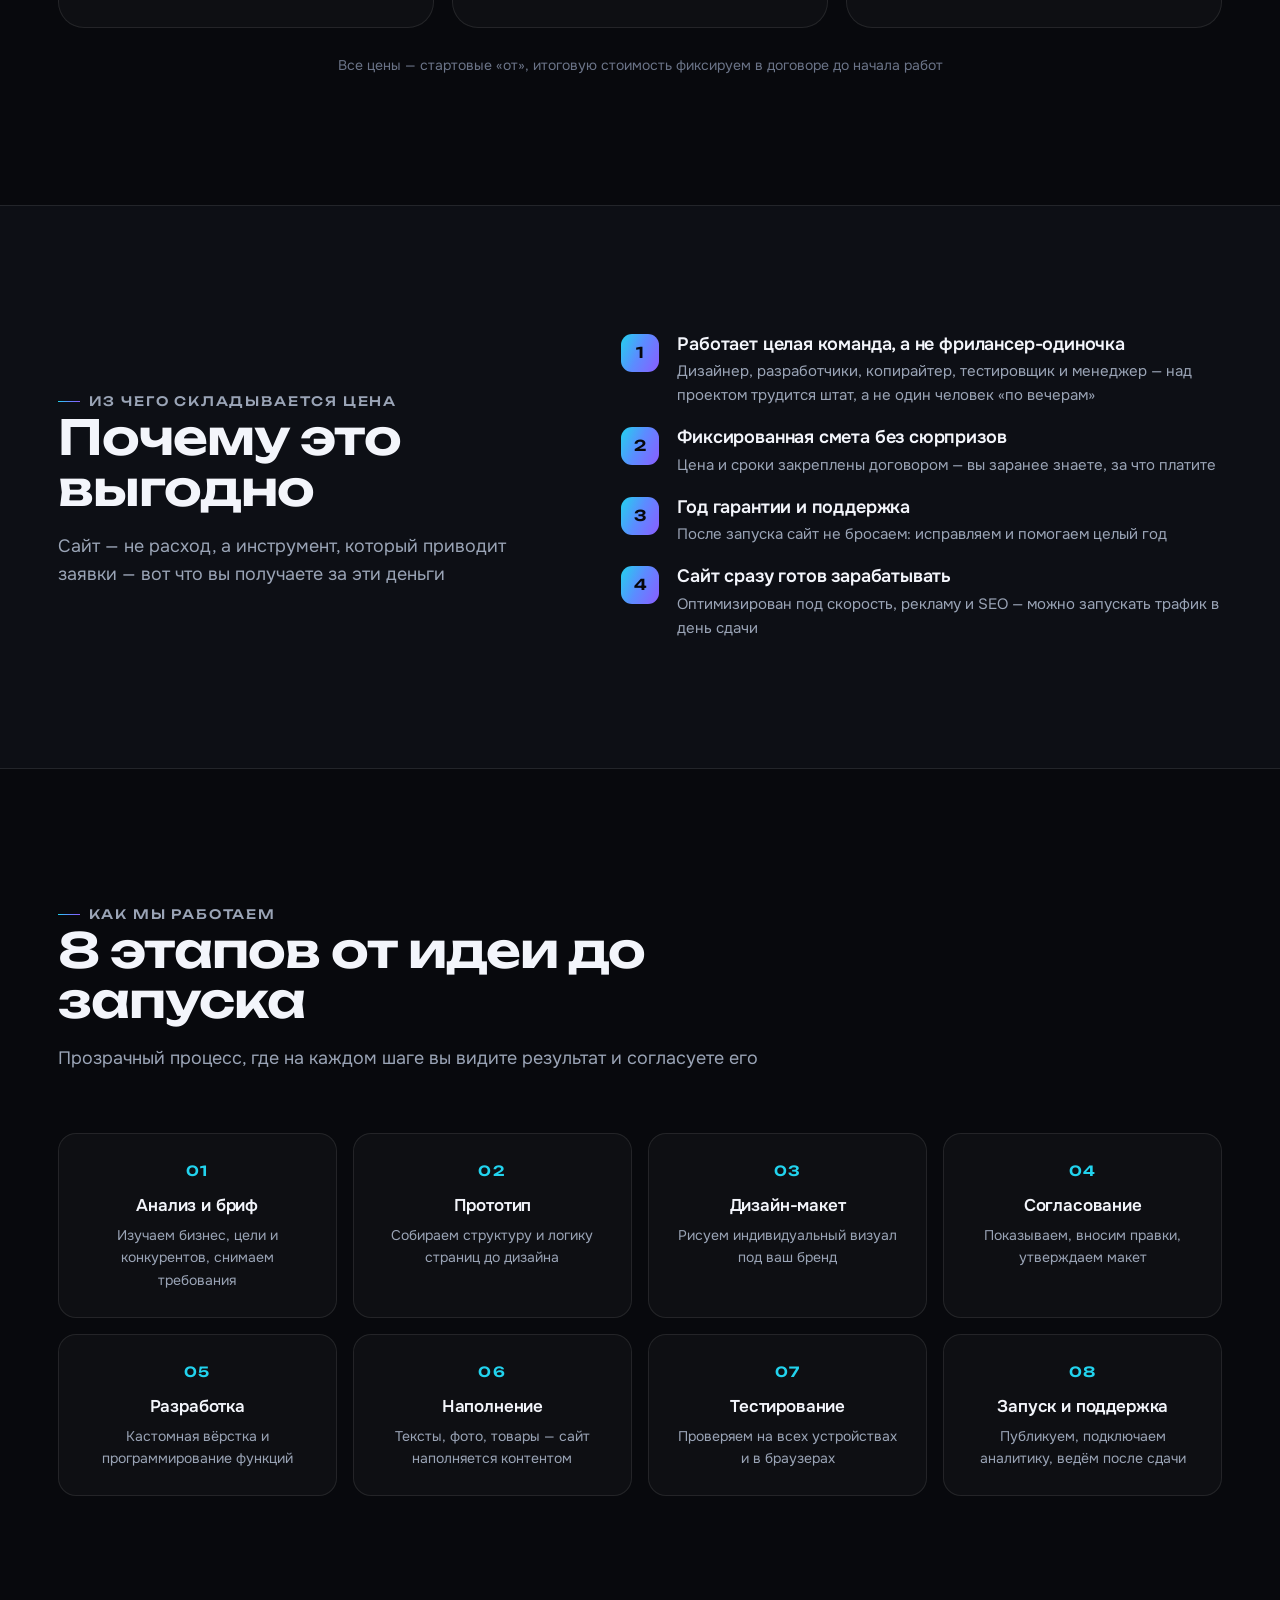
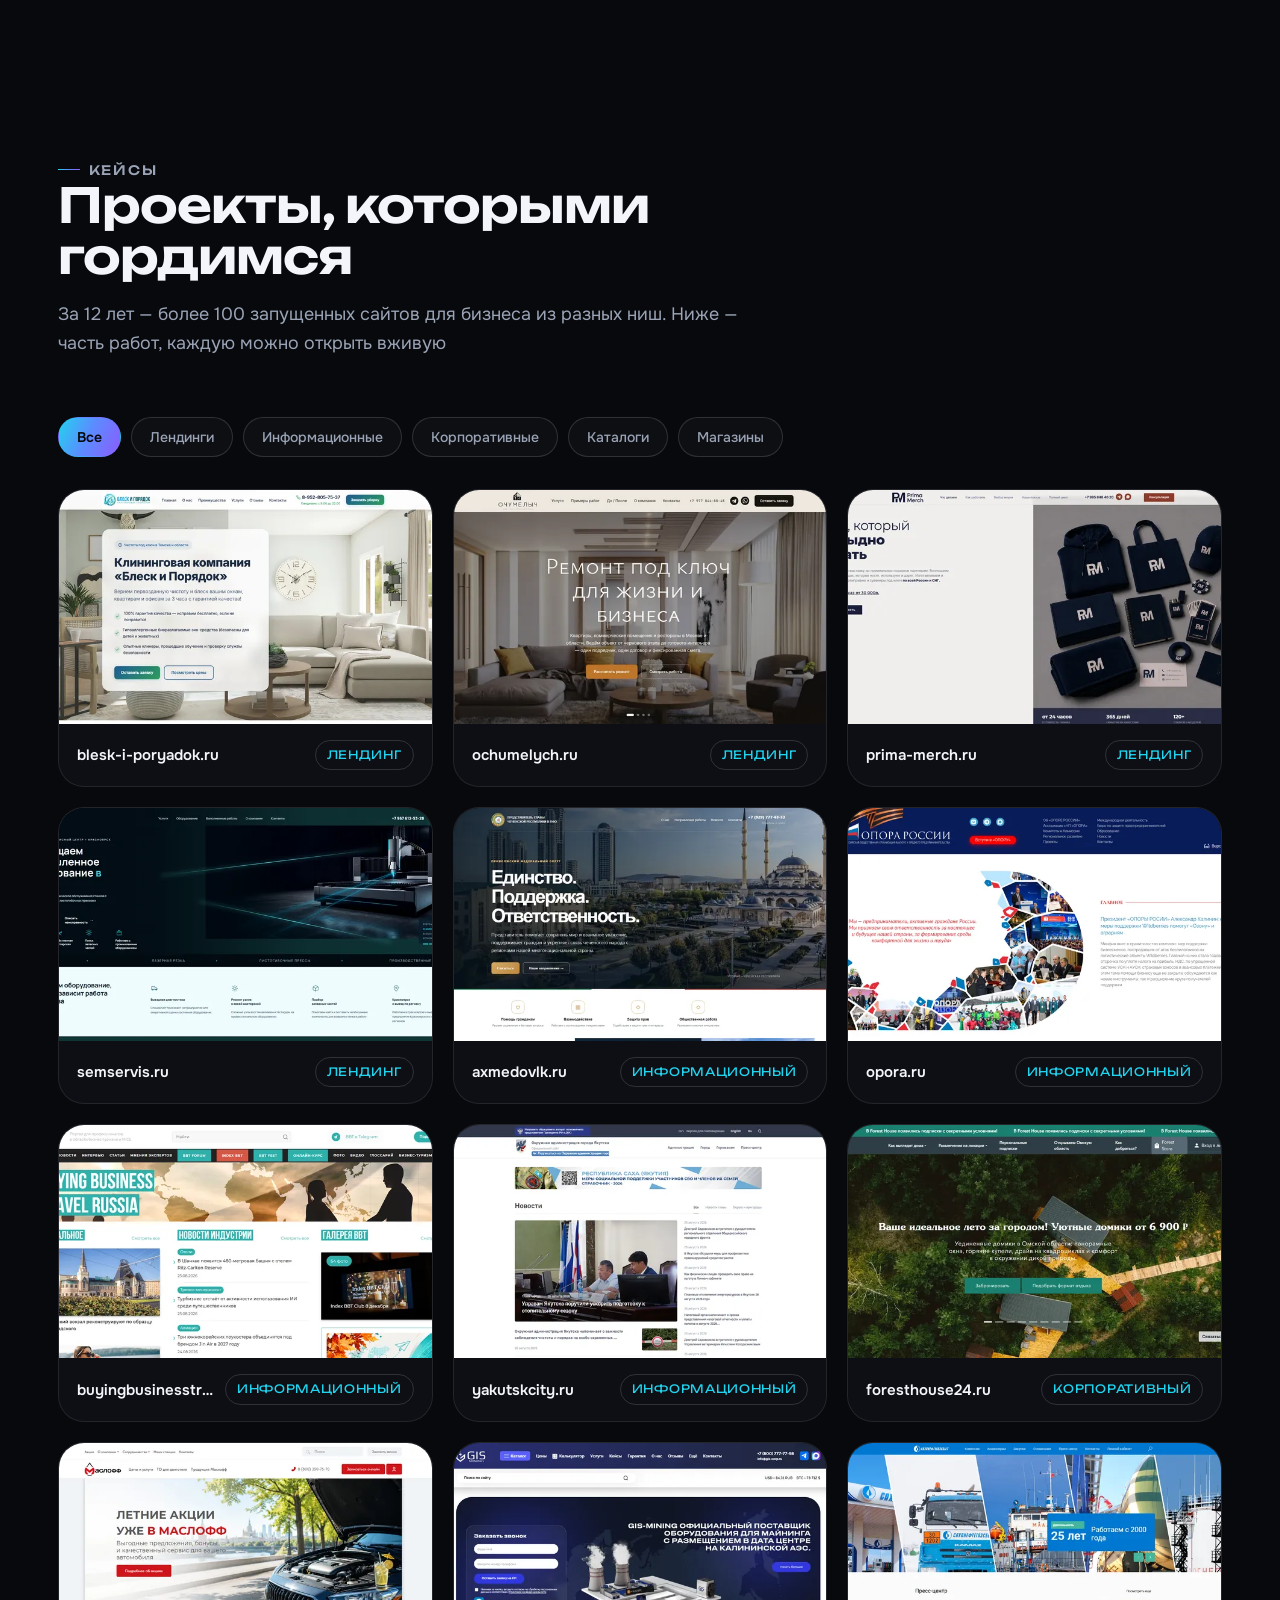
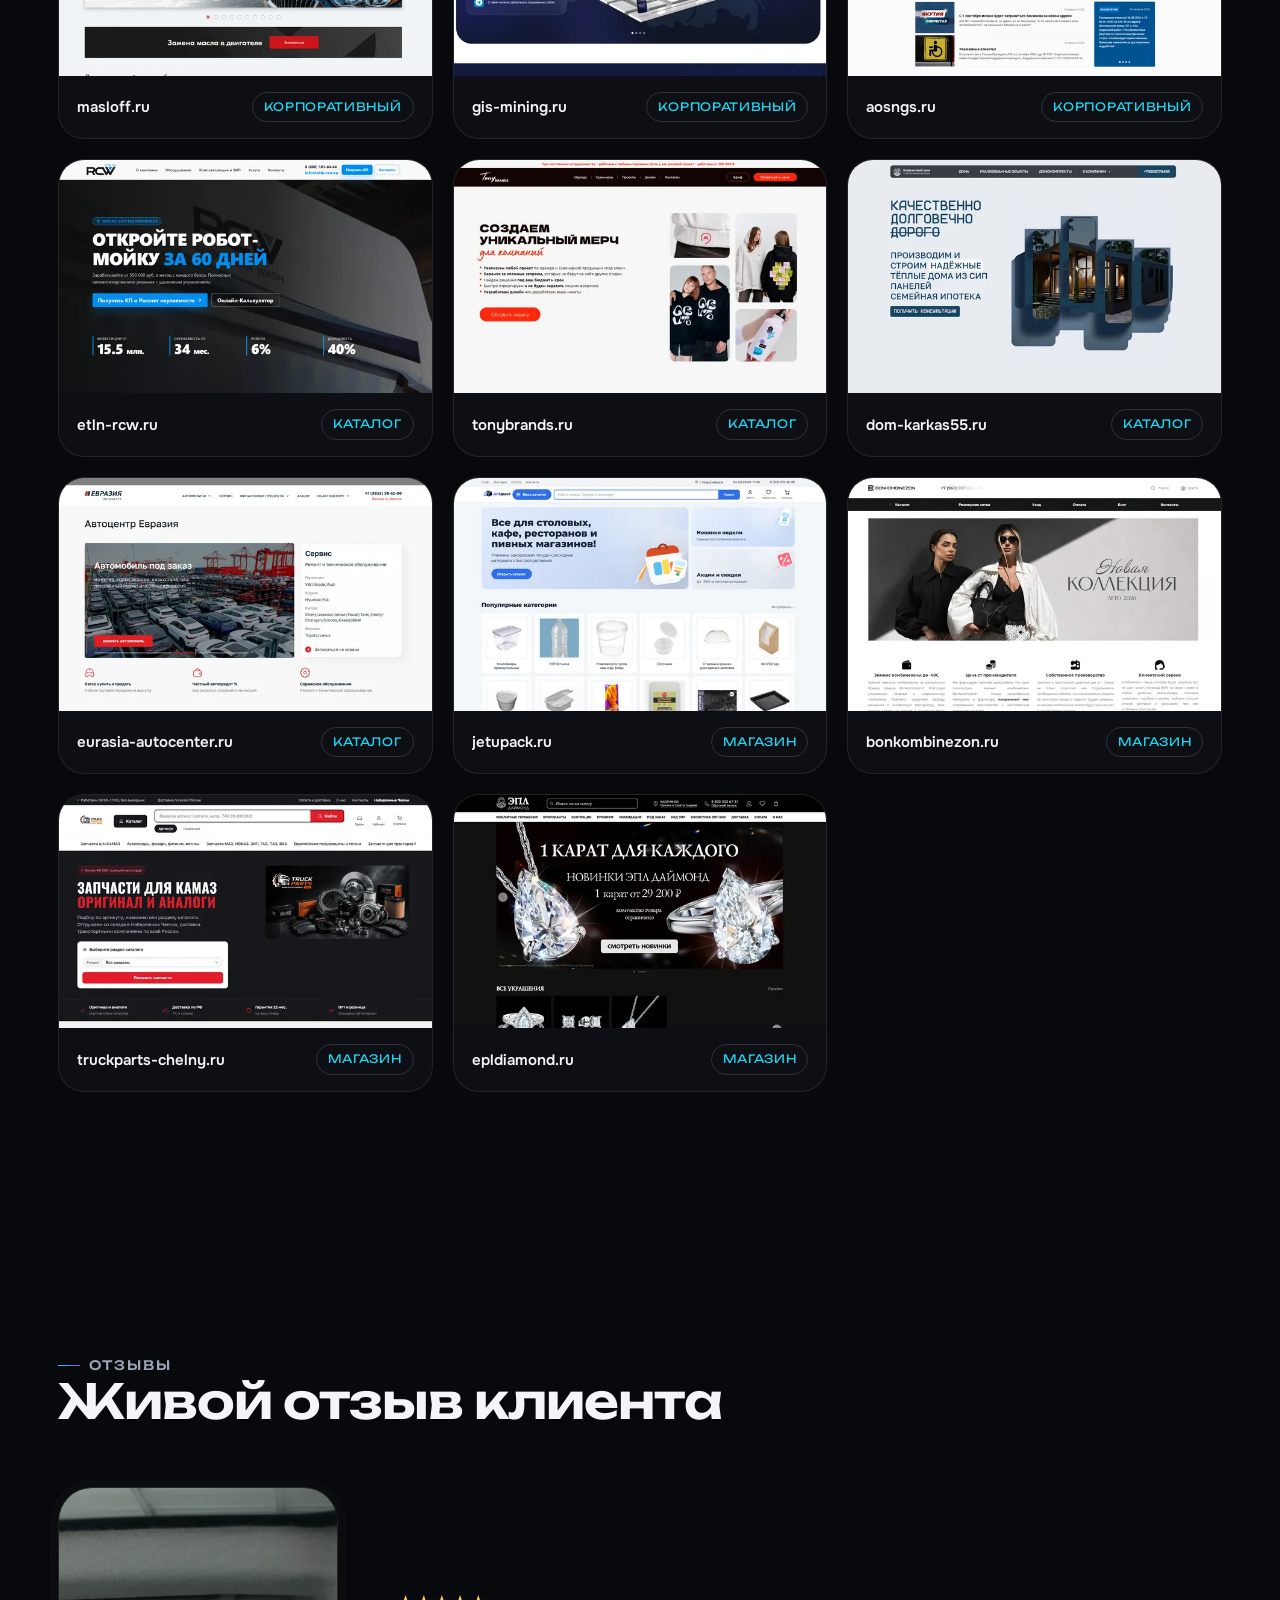
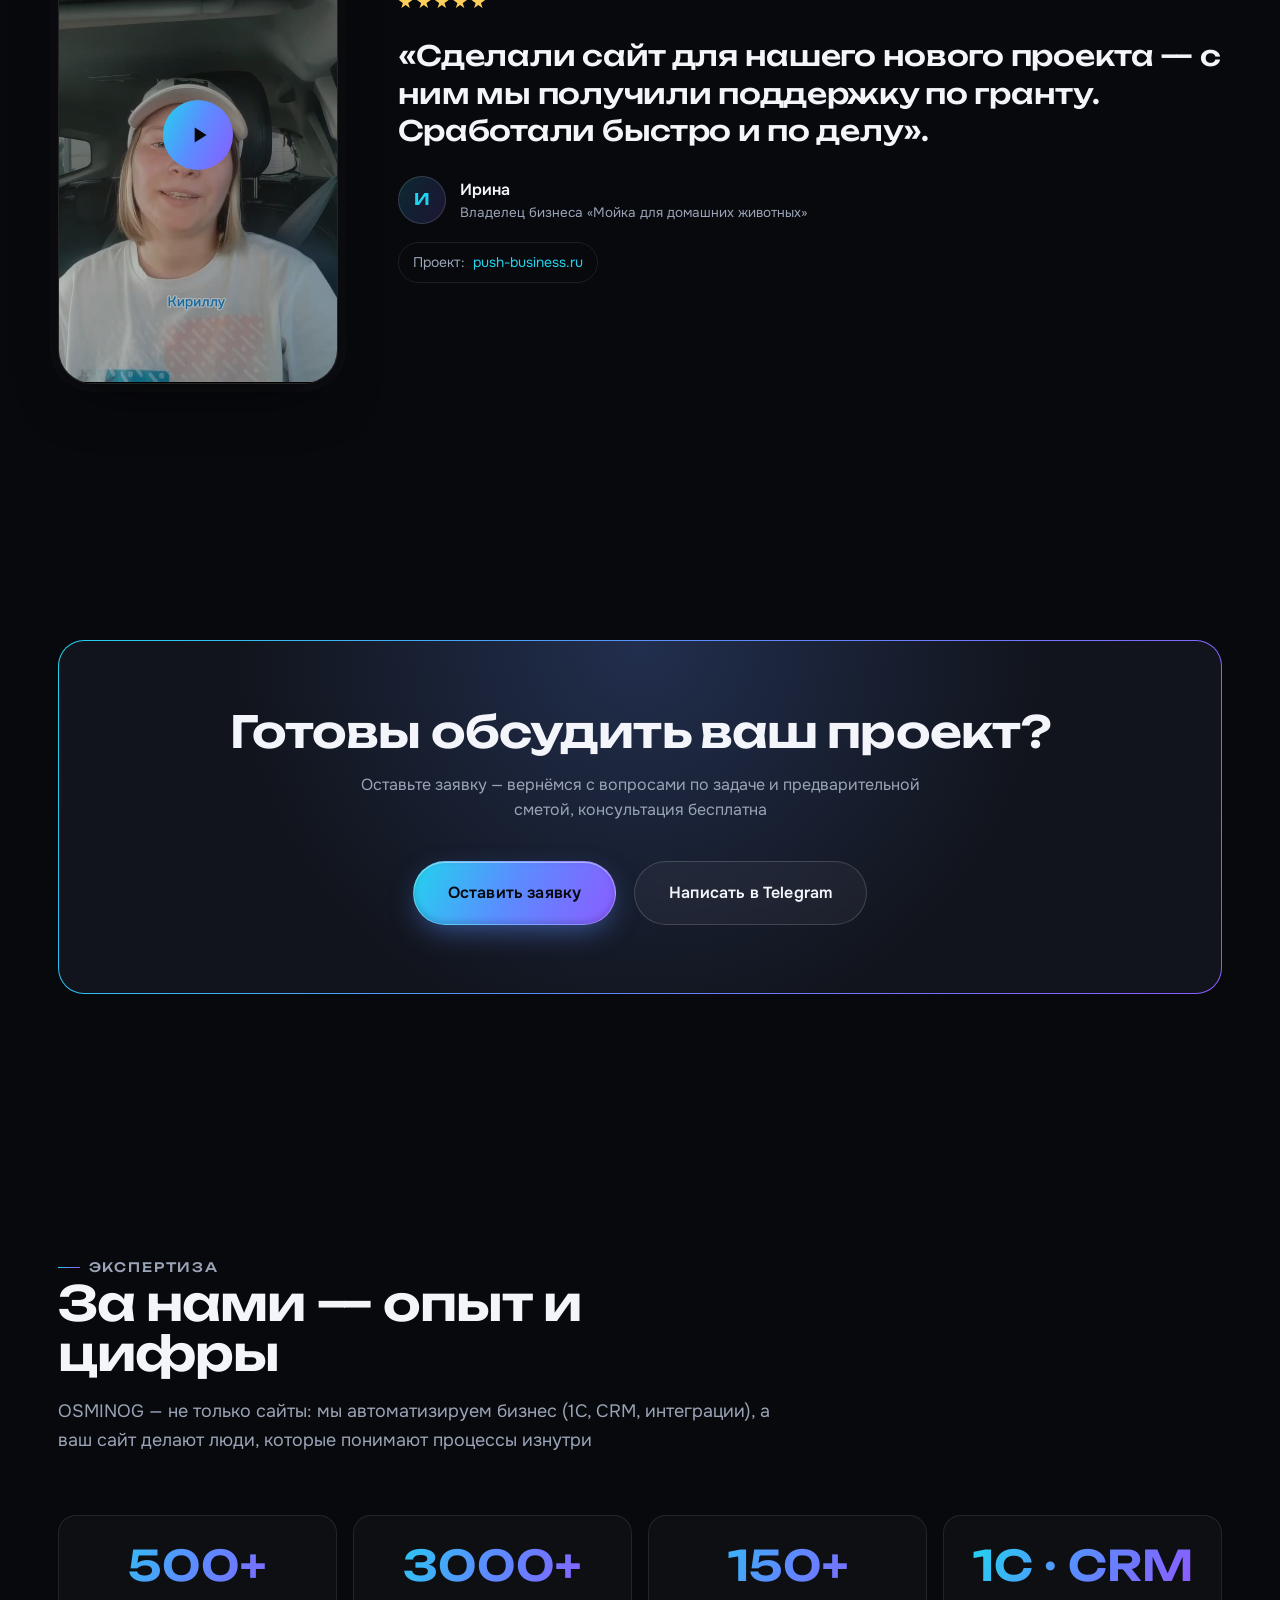
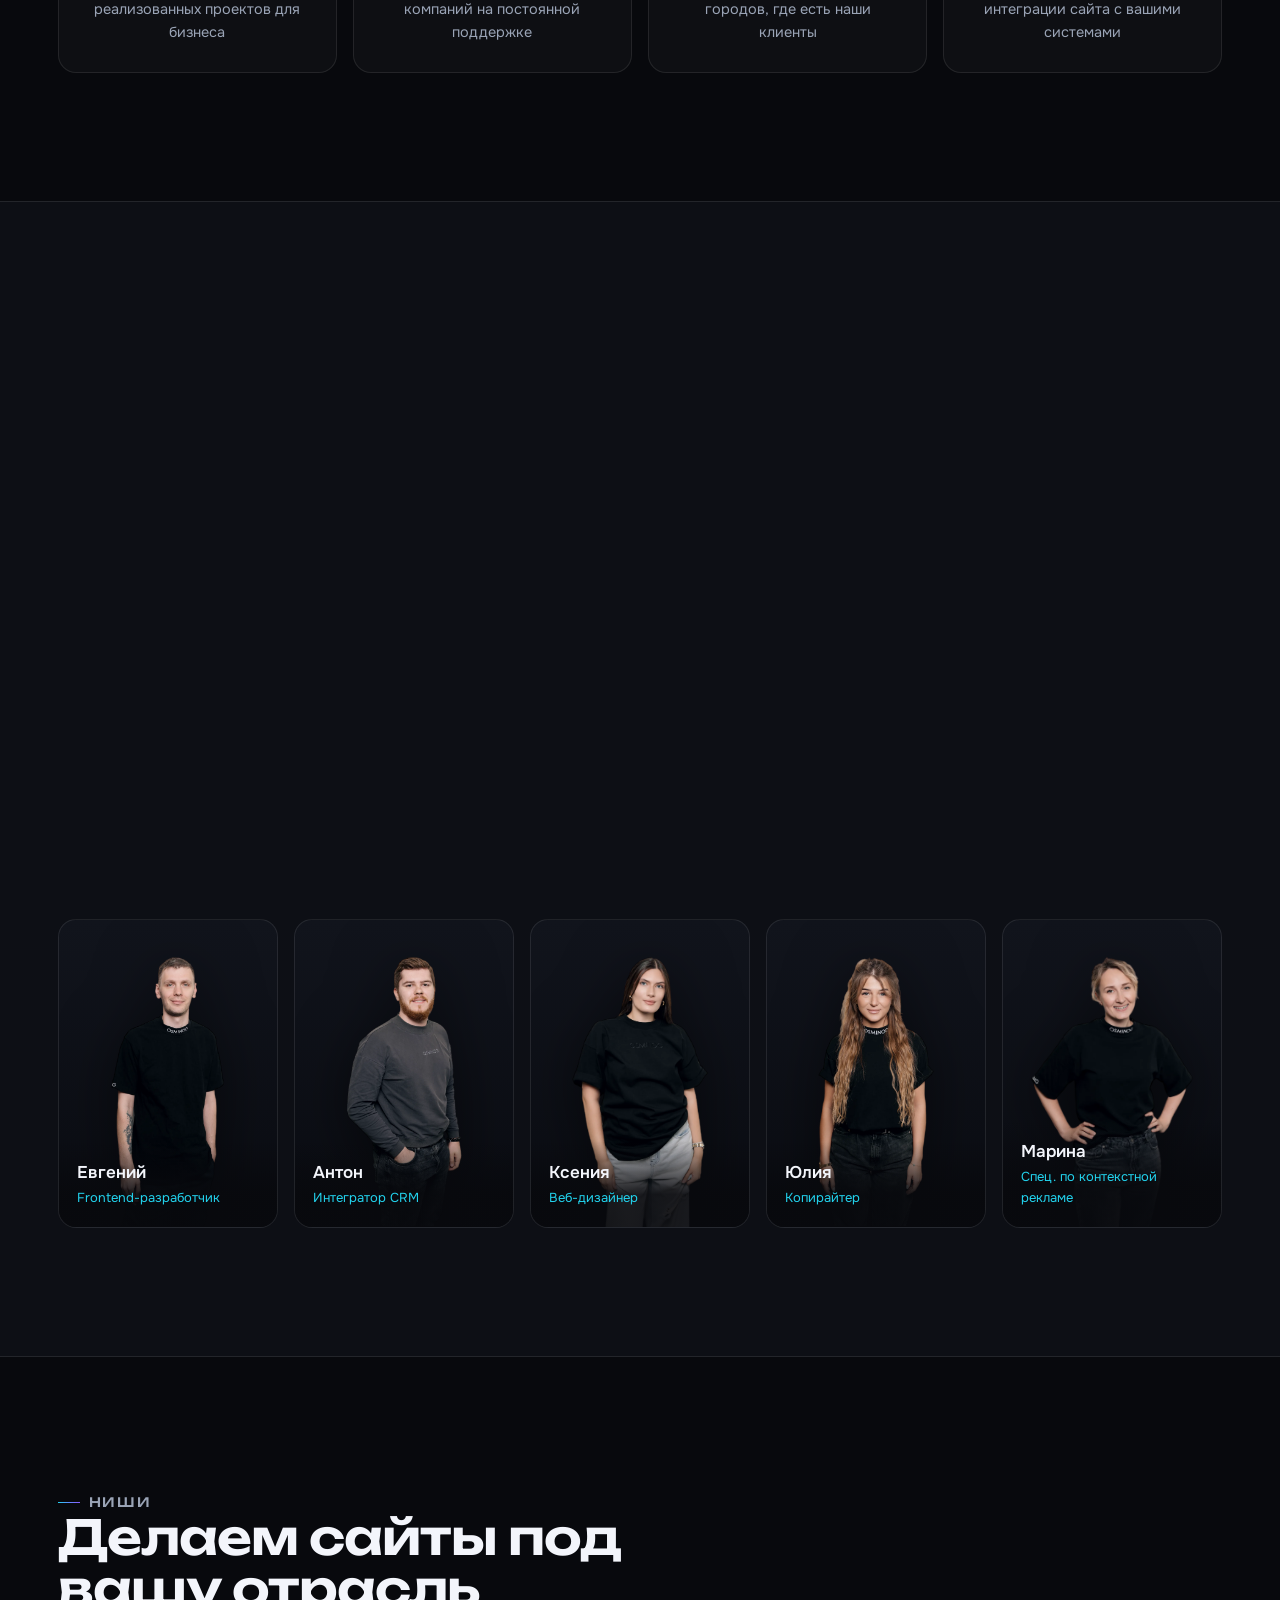
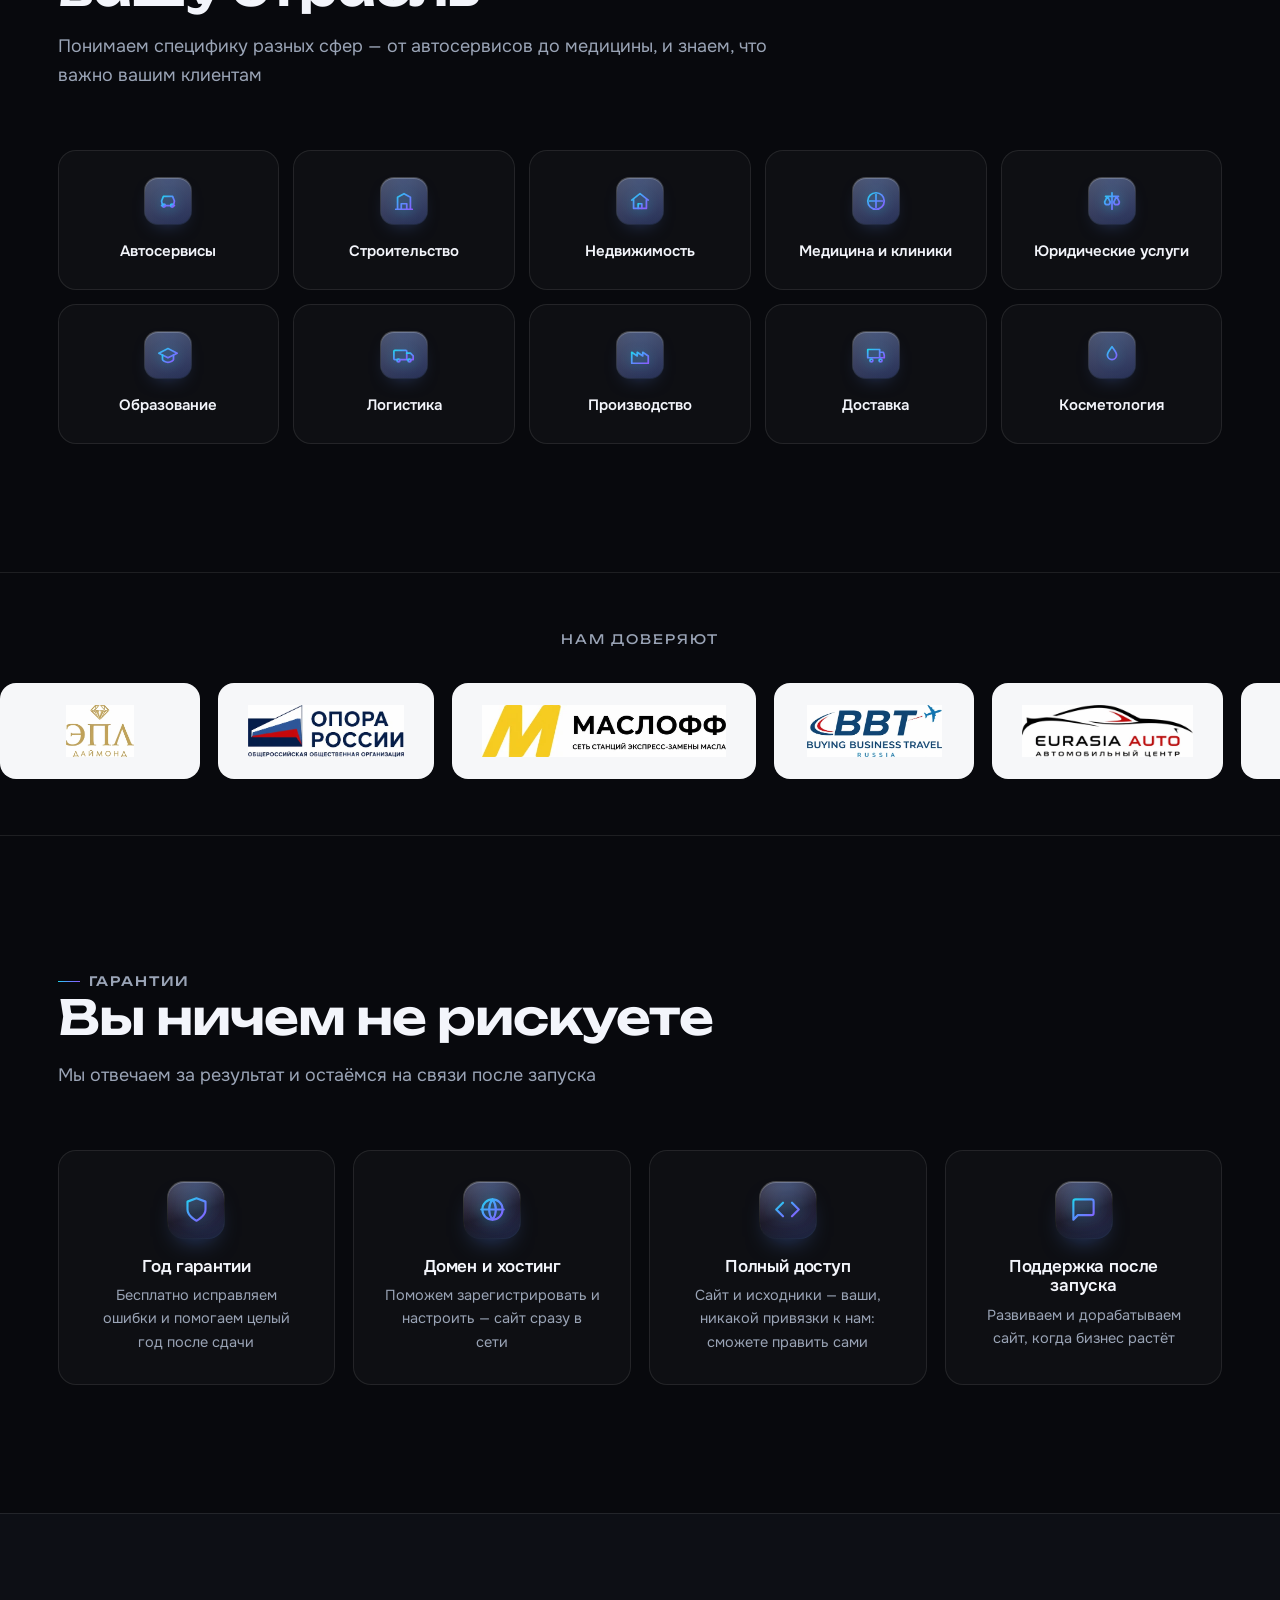
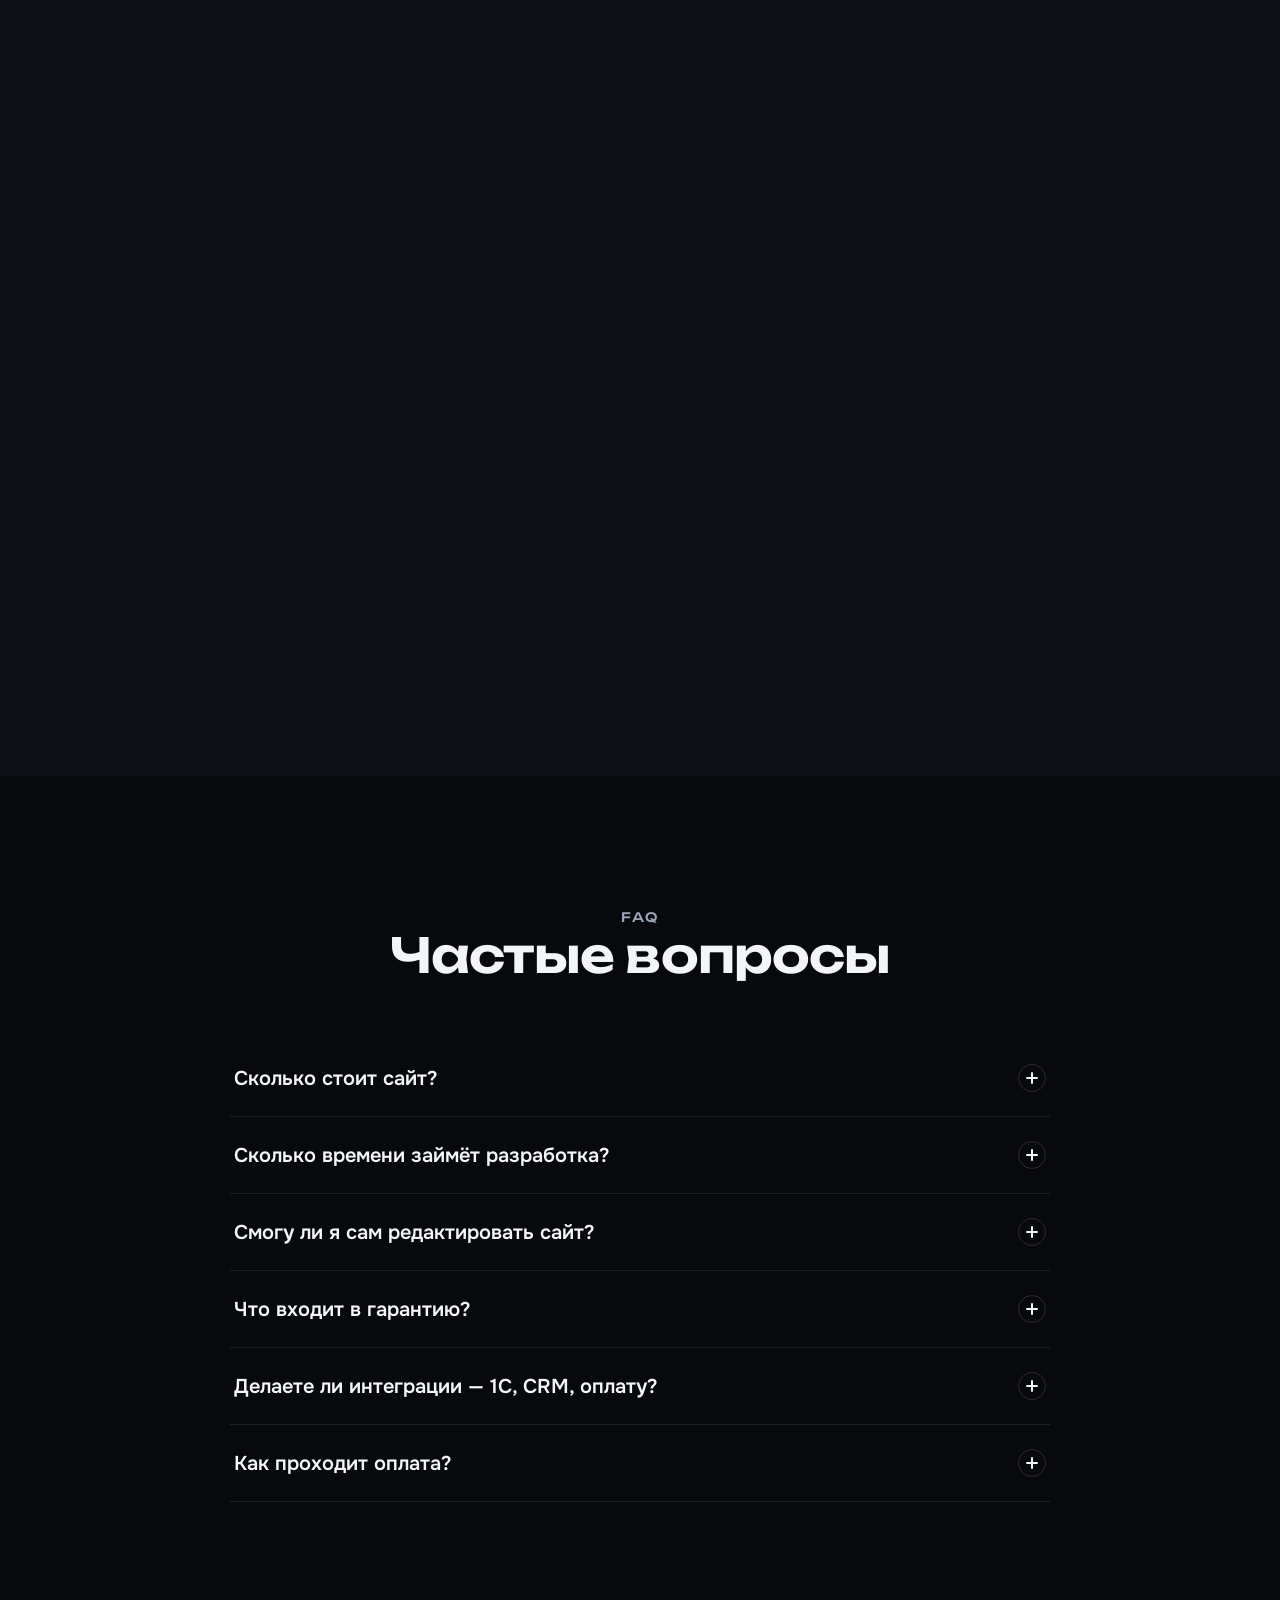
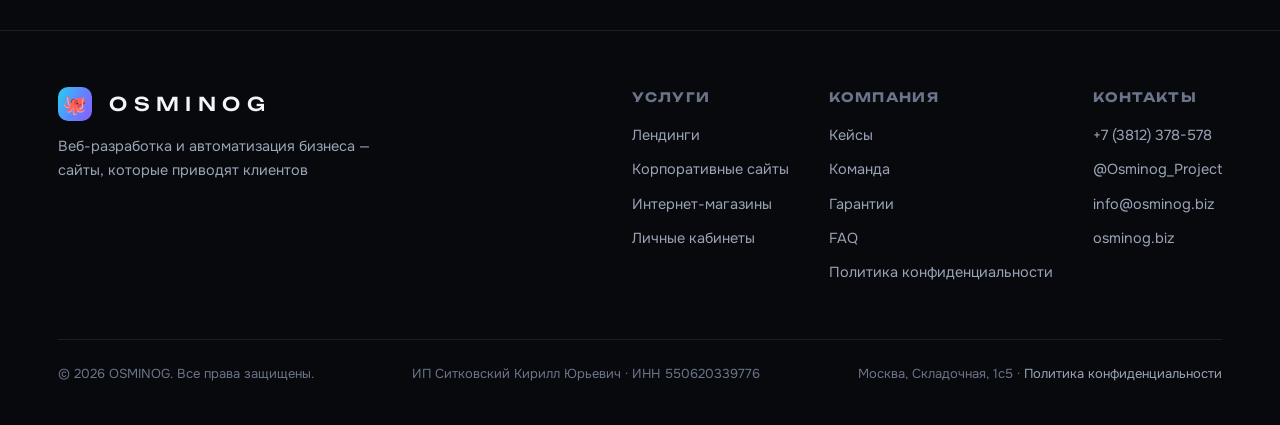
==== commit 561287d4: "Premium buttons (gloss + shine sweep + arrow slide) and glassy glowing icon tiles; v15" ====
--- a/index.html
+++ b/index.html
@@ -13,7 +13,7 @@
 <link rel="preconnect" href="https://fonts.googleapis.com">
 <link rel="preconnect" href="https://fonts.gstatic.com" crossorigin>
 <link href="https://fonts.googleapis.com/css2?family=Unbounded:wght@500;600;700&family=Onest:wght@400;500;600;700&display=swap" rel="stylesheet">
-<link rel="stylesheet" href="assets/css/style.css?v=14">
+<link rel="stylesheet" href="assets/css/style.css?v=15">
 <link rel="icon" href="data:image/svg+xml,%3Csvg xmlns='http://www.w3.org/2000/svg' viewBox='0 0 32 32'%3E%3Crect width='32' height='32' rx='9' fill='%235b8cff'/%3E%3Ctext x='16' y='23' font-family='Arial' font-size='19' font-weight='700' fill='%23070810' text-anchor='middle'%3EO%3C/text%3E%3C/svg%3E">
 </head>
 <body data-niche="" data-featured="landing">
@@ -63,11 +63,11 @@
 <section class="hero">
   <div class="hero-media" aria-hidden="true">
     <picture>
-      <source media="(max-width:900px)" srcset="assets/video/hero-octopus-mobile.webp?v=14">
-      <img class="hero-poster" src="assets/video/hero-octopus-poster.jpg?v=14" alt="">
+      <source media="(max-width:900px)" srcset="assets/video/hero-octopus-mobile.webp?v=15">
+      <img class="hero-poster" src="assets/video/hero-octopus-poster.jpg?v=15" alt="">
     </picture>
-    <video class="hero-video" poster="assets/video/hero-octopus-poster.jpg?v=14" muted loop playsinline preload="none">
-      <source src="assets/video/hero-octopus.mp4?v=14" type="video/mp4">
+    <video class="hero-video" poster="assets/video/hero-octopus-poster.jpg?v=15" muted loop playsinline preload="none">
+      <source src="assets/video/hero-octopus.mp4?v=15" type="video/mp4">
     </video>
     <div class="hero-scrim"></div>
   </div>
@@ -551,6 +551,6 @@
         var btn=p.querySelector('.btn'); if(btn){btn.classList.remove('btn-ghost'); btn.classList.add('btn-primary');}}}
   })();
 </script>
-<script src="assets/js/main.js?v=14"></script>
+<script src="assets/js/main.js?v=15"></script>
 </body>
 </html>
--- a/assets/css/style.css
+++ b/assets/css/style.css
@@ -676,3 +676,43 @@
 .bcard:hover .ic{transform:translateY(-2px) scale(1.04)}
 .niche.active .nic{background:rgba(255,255,255,.14);border-color:transparent}
 .niche.active .nic svg{stroke:#eef3ff}
+
+/* ============================================================
+   ПРЕМИУМ КНОПКИ + ИКОНКИ v2 (раунд 9) — глянец, блик, глубина
+   ============================================================ */
+/* --- кнопки: глянец, световой пробег, движение стрелки --- */
+.btn{position:relative;overflow:hidden}
+.btn svg{transition:transform .3s cubic-bezier(.2,.7,.3,1)}
+.btn:hover svg{transform:translateX(4px)}
+.btn-primary{
+  border:1px solid rgba(255,255,255,.20);
+  box-shadow:0 10px 30px -8px rgba(91,140,255,.6),inset 0 1px 0 rgba(255,255,255,.45),inset 0 -2px 6px rgba(6,10,30,.18);
+}
+.btn-primary::after{content:"";position:absolute;inset:0;z-index:-1;
+  background:linear-gradient(115deg,transparent 34%,rgba(255,255,255,.5) 50%,transparent 66%);
+  transform:translateX(-140%);transition:transform .75s cubic-bezier(.2,.7,.3,1)}
+.btn-primary:hover{transform:translateY(-2px);box-shadow:0 20px 44px -12px rgba(91,140,255,.75),inset 0 1px 0 rgba(255,255,255,.5),inset 0 -2px 6px rgba(6,10,30,.2)}
+.btn-primary:hover::after{transform:translateX(140%)}
+.btn-ghost{background:rgba(255,255,255,.045);border:1px solid rgba(255,255,255,.16);backdrop-filter:blur(8px);-webkit-backdrop-filter:blur(8px)}
+.btn-ghost:hover{background:rgba(91,140,255,.10);border-color:rgba(91,140,255,.55);box-shadow:0 0 0 1px rgba(91,140,255,.3),0 10px 26px -12px rgba(91,140,255,.5);transform:translateY(-2px)}
+
+/* --- иконки: стеклянные светящиеся плитки с глубиной --- */
+.bcard .ic,.guar .ic,.cmethod .ic{
+  width:58px;height:58px;border-radius:17px;
+  background:
+    radial-gradient(120% 130% at 50% 0%,rgba(91,140,255,.3),rgba(139,92,255,.10) 58%,rgba(255,255,255,.015)) padding-box,
+    linear-gradient(160deg,rgba(255,255,255,.28),rgba(255,255,255,.05) 55%,rgba(91,140,255,.25)) border-box;
+  border:1px solid transparent;
+  box-shadow:inset 0 1px 0 rgba(255,255,255,.22),inset 0 -8px 18px rgba(9,12,24,.35),0 12px 26px -14px rgba(91,140,255,.55);
+}
+.bcard .ic svg,.guar .ic svg,.cmethod .ic svg{width:27px;height:27px;stroke:url(#ig);stroke-width:1.9;filter:drop-shadow(0 2px 7px rgba(34,211,238,.45))}
+.bcard:hover .ic,.guar:hover .ic,.cmethod:hover .ic{
+  transform:translateY(-3px);
+  box-shadow:inset 0 1px 0 rgba(255,255,255,.3),inset 0 -8px 18px rgba(9,12,24,.3),0 18px 34px -12px rgba(91,140,255,.7);
+}
+.niche .nic{width:48px;height:48px;border-radius:14px;
+  background:radial-gradient(120% 130% at 50% 0%,rgba(91,140,255,.28),rgba(139,92,255,.08)) padding-box,linear-gradient(160deg,rgba(255,255,255,.24),rgba(91,140,255,.2)) border-box;
+  border:1px solid transparent;box-shadow:inset 0 1px 0 rgba(255,255,255,.2),0 8px 20px -12px rgba(91,140,255,.5)}
+.niche .nic svg{stroke:url(#ig);stroke-width:1.9;filter:drop-shadow(0 2px 6px rgba(34,211,238,.4))}
+.niche.active .nic{background:rgba(255,255,255,.16);border-color:transparent}
+.niche.active .nic svg{stroke:#eef3ff;filter:none}
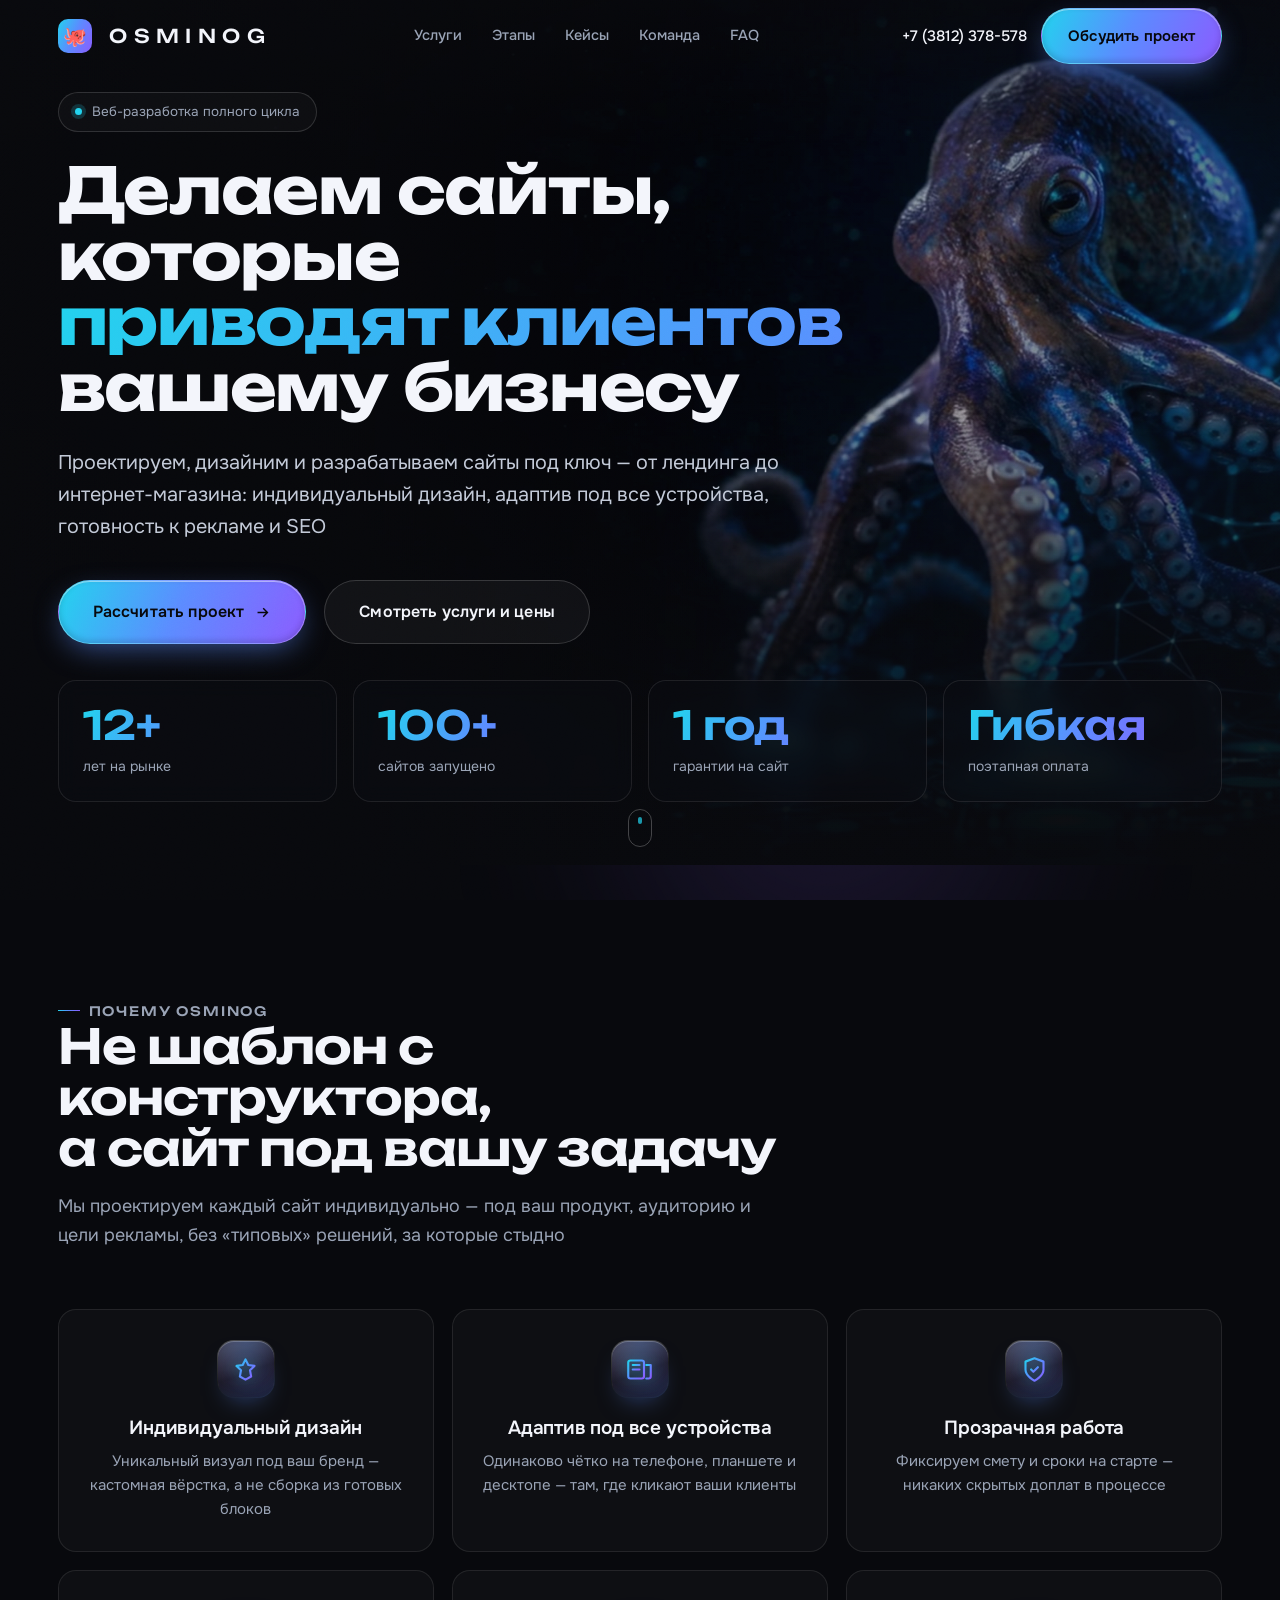
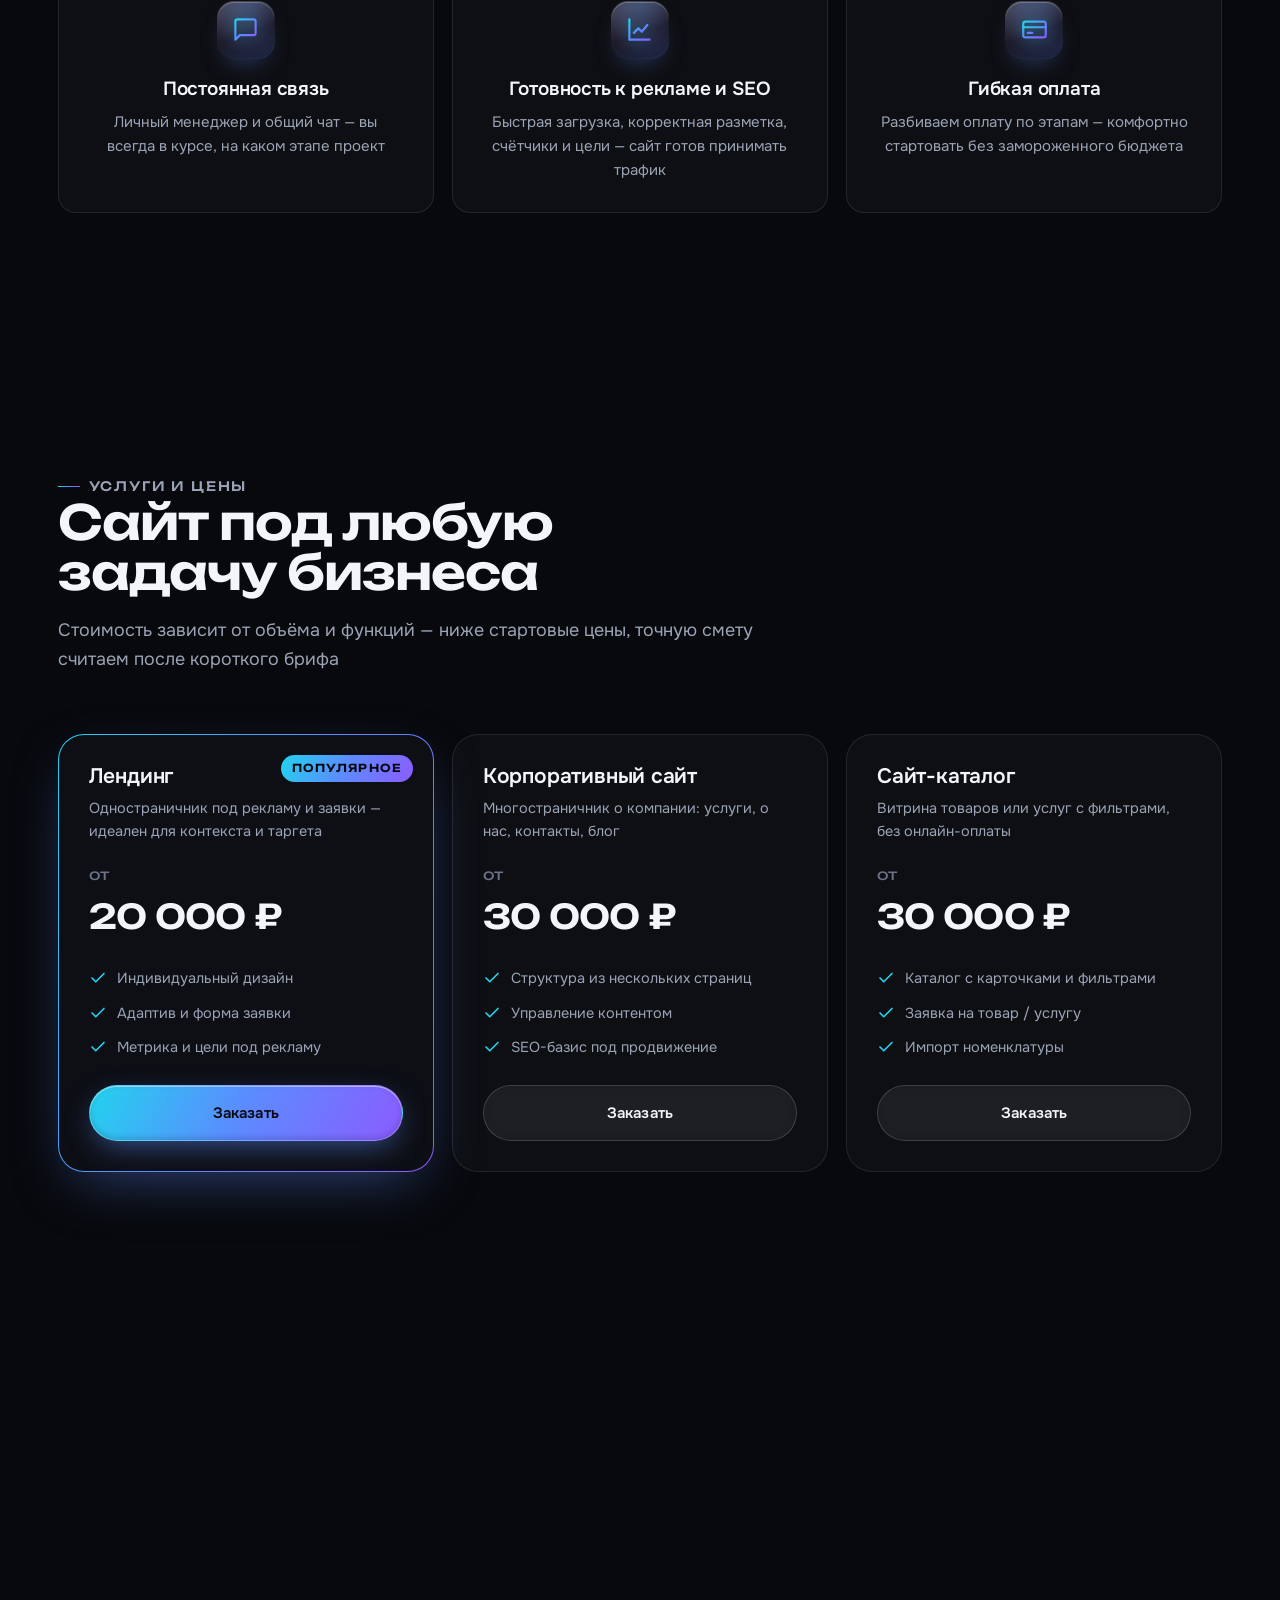
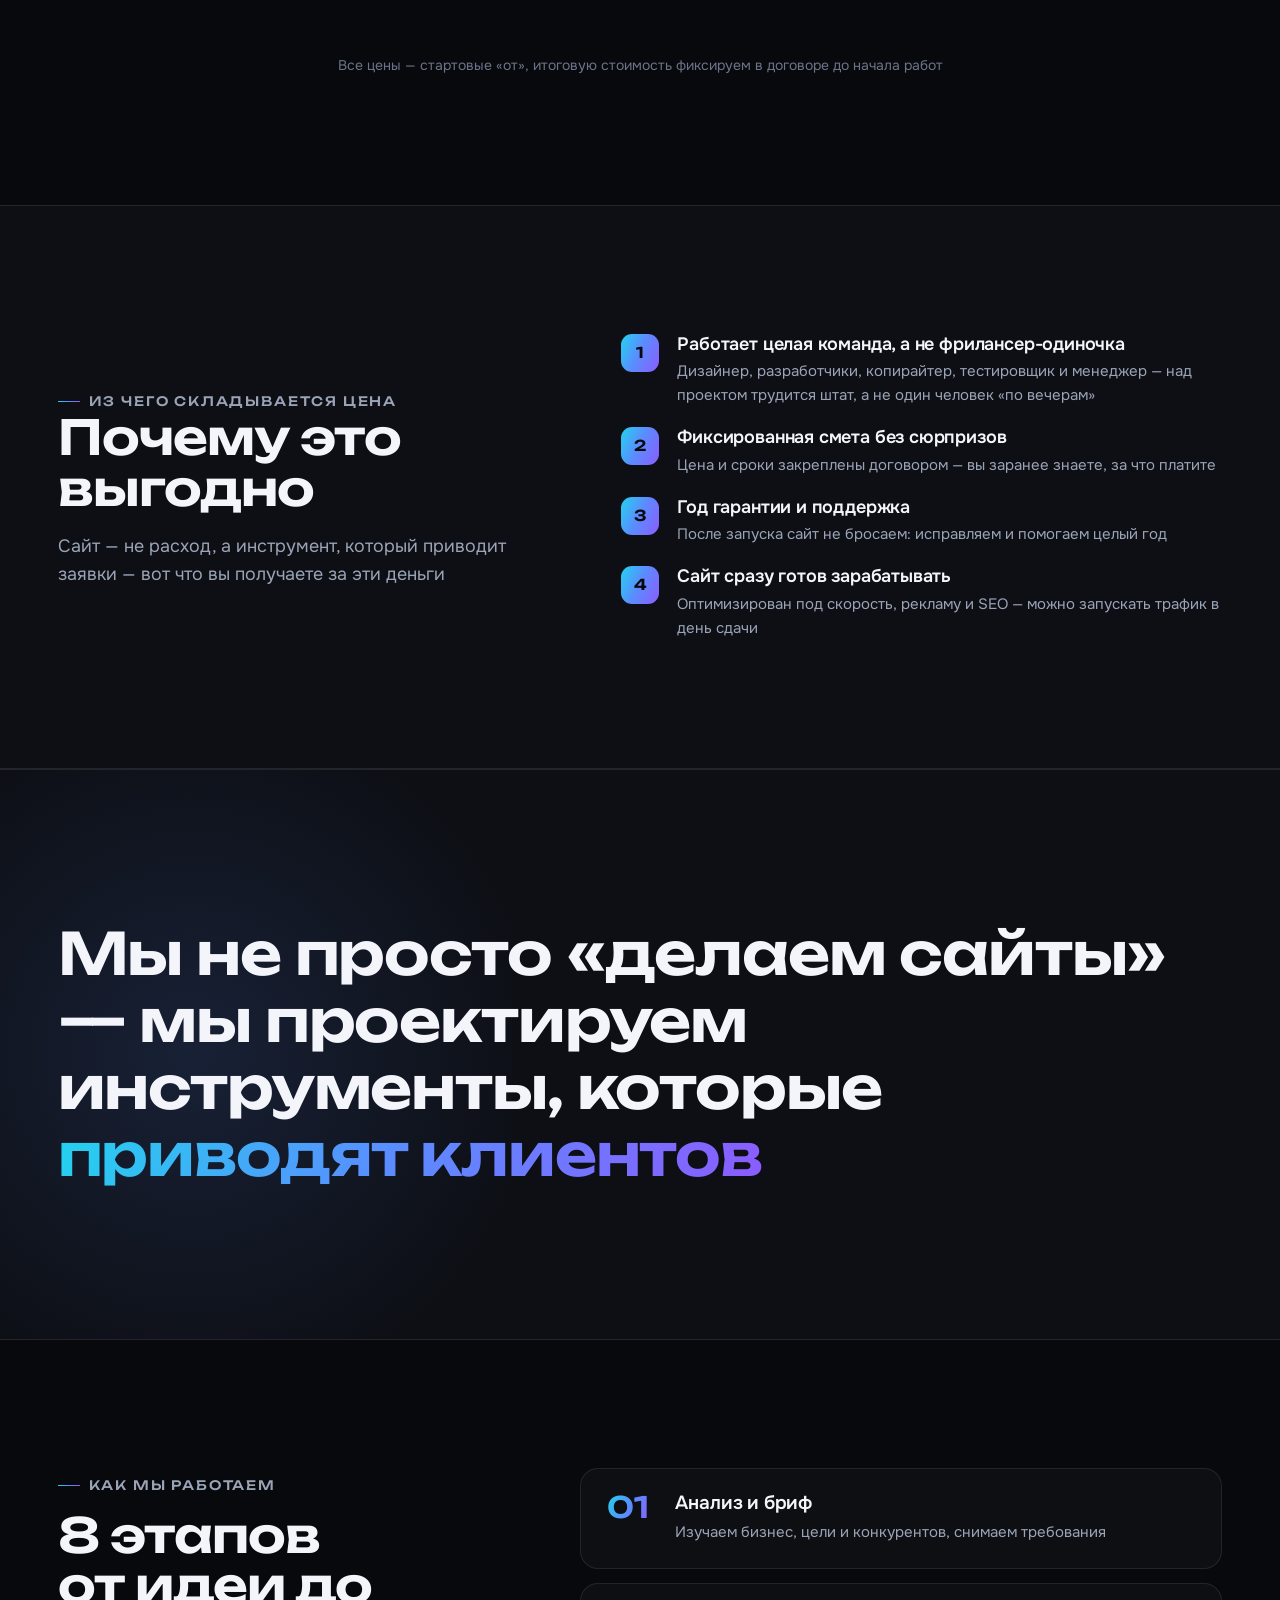
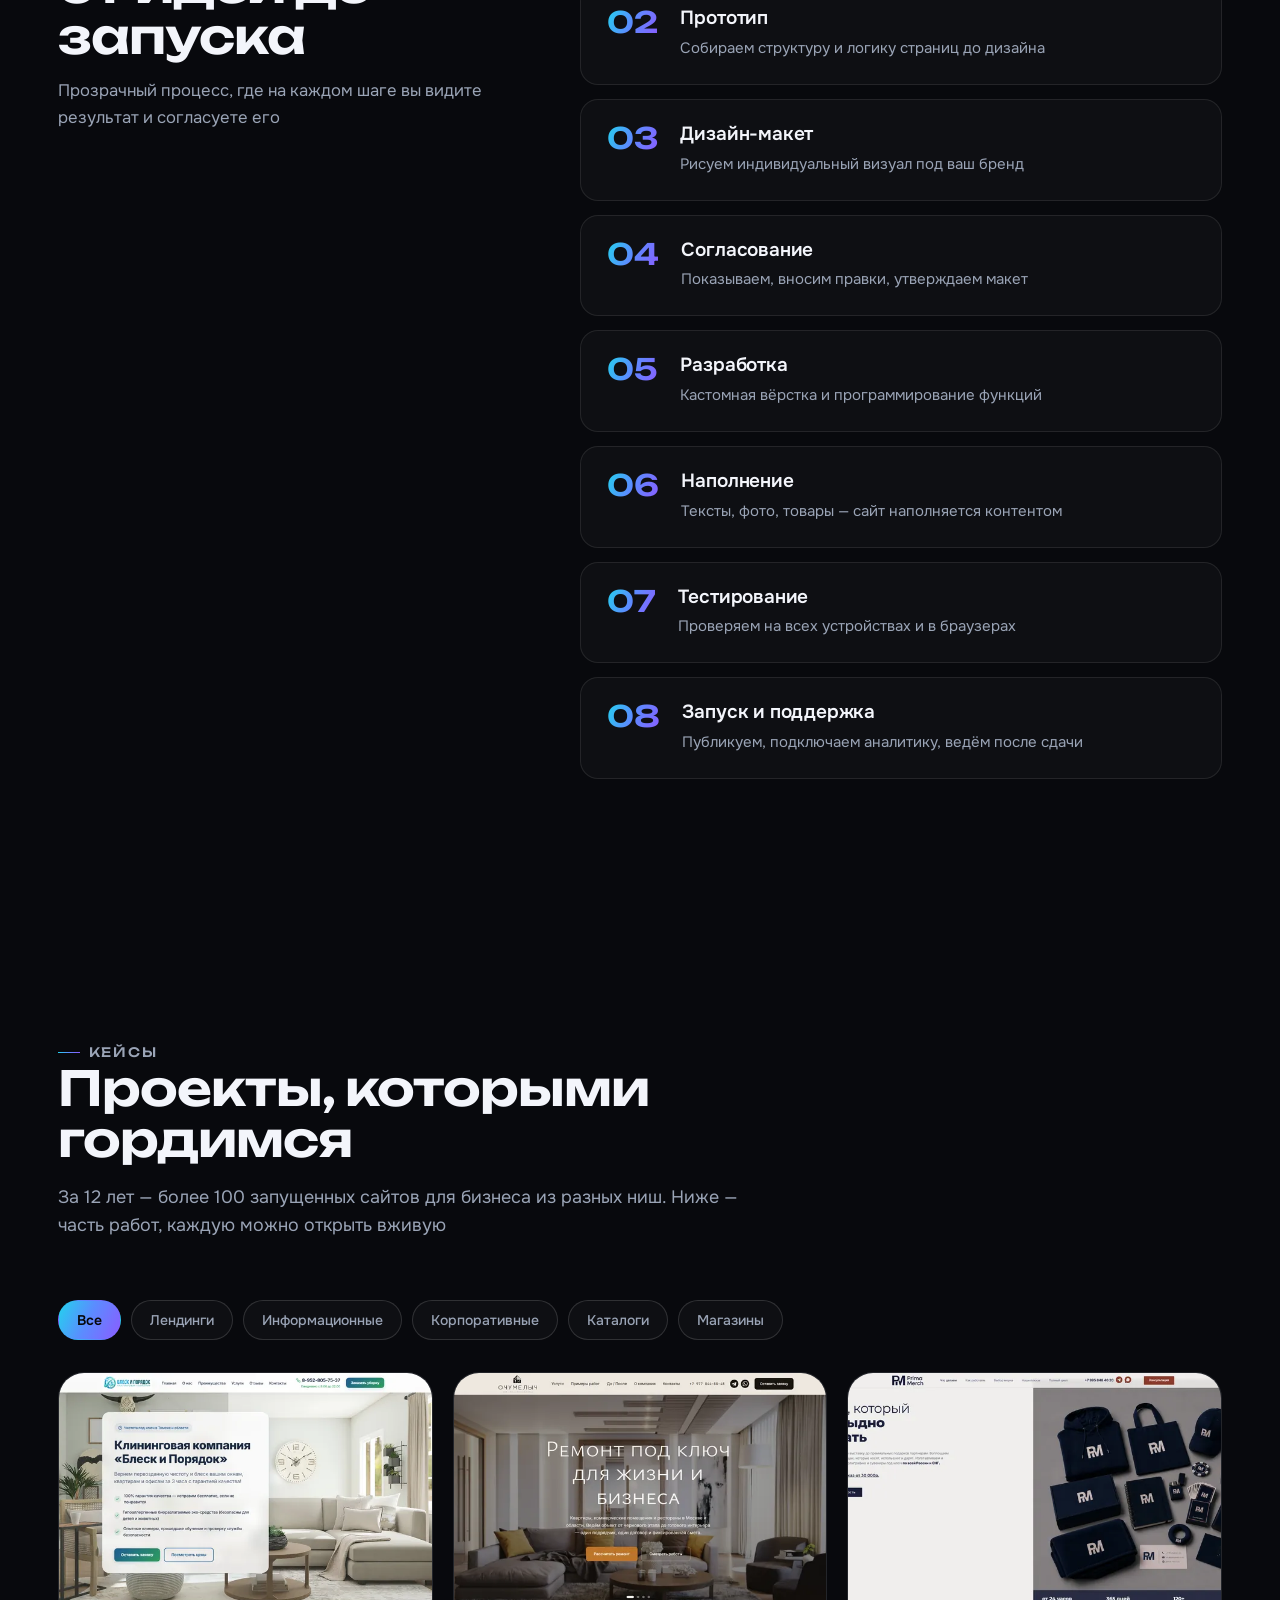
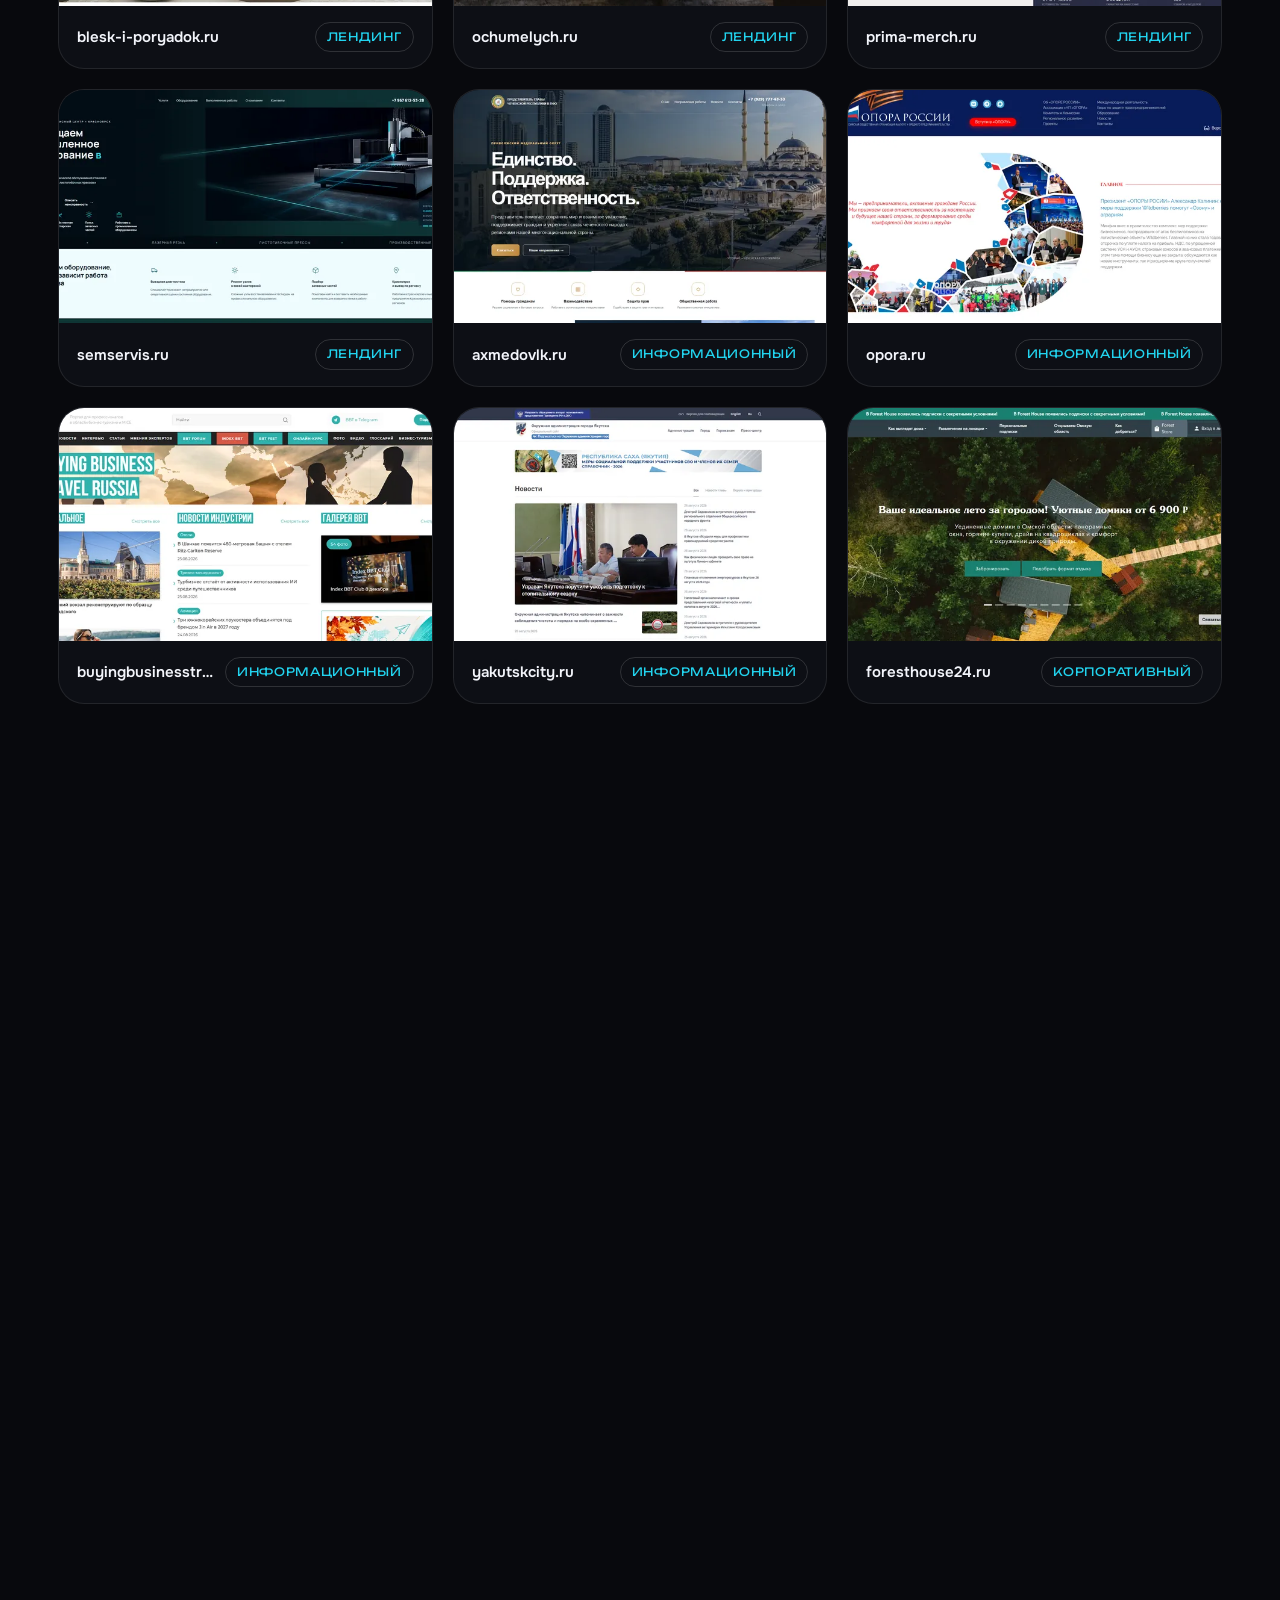
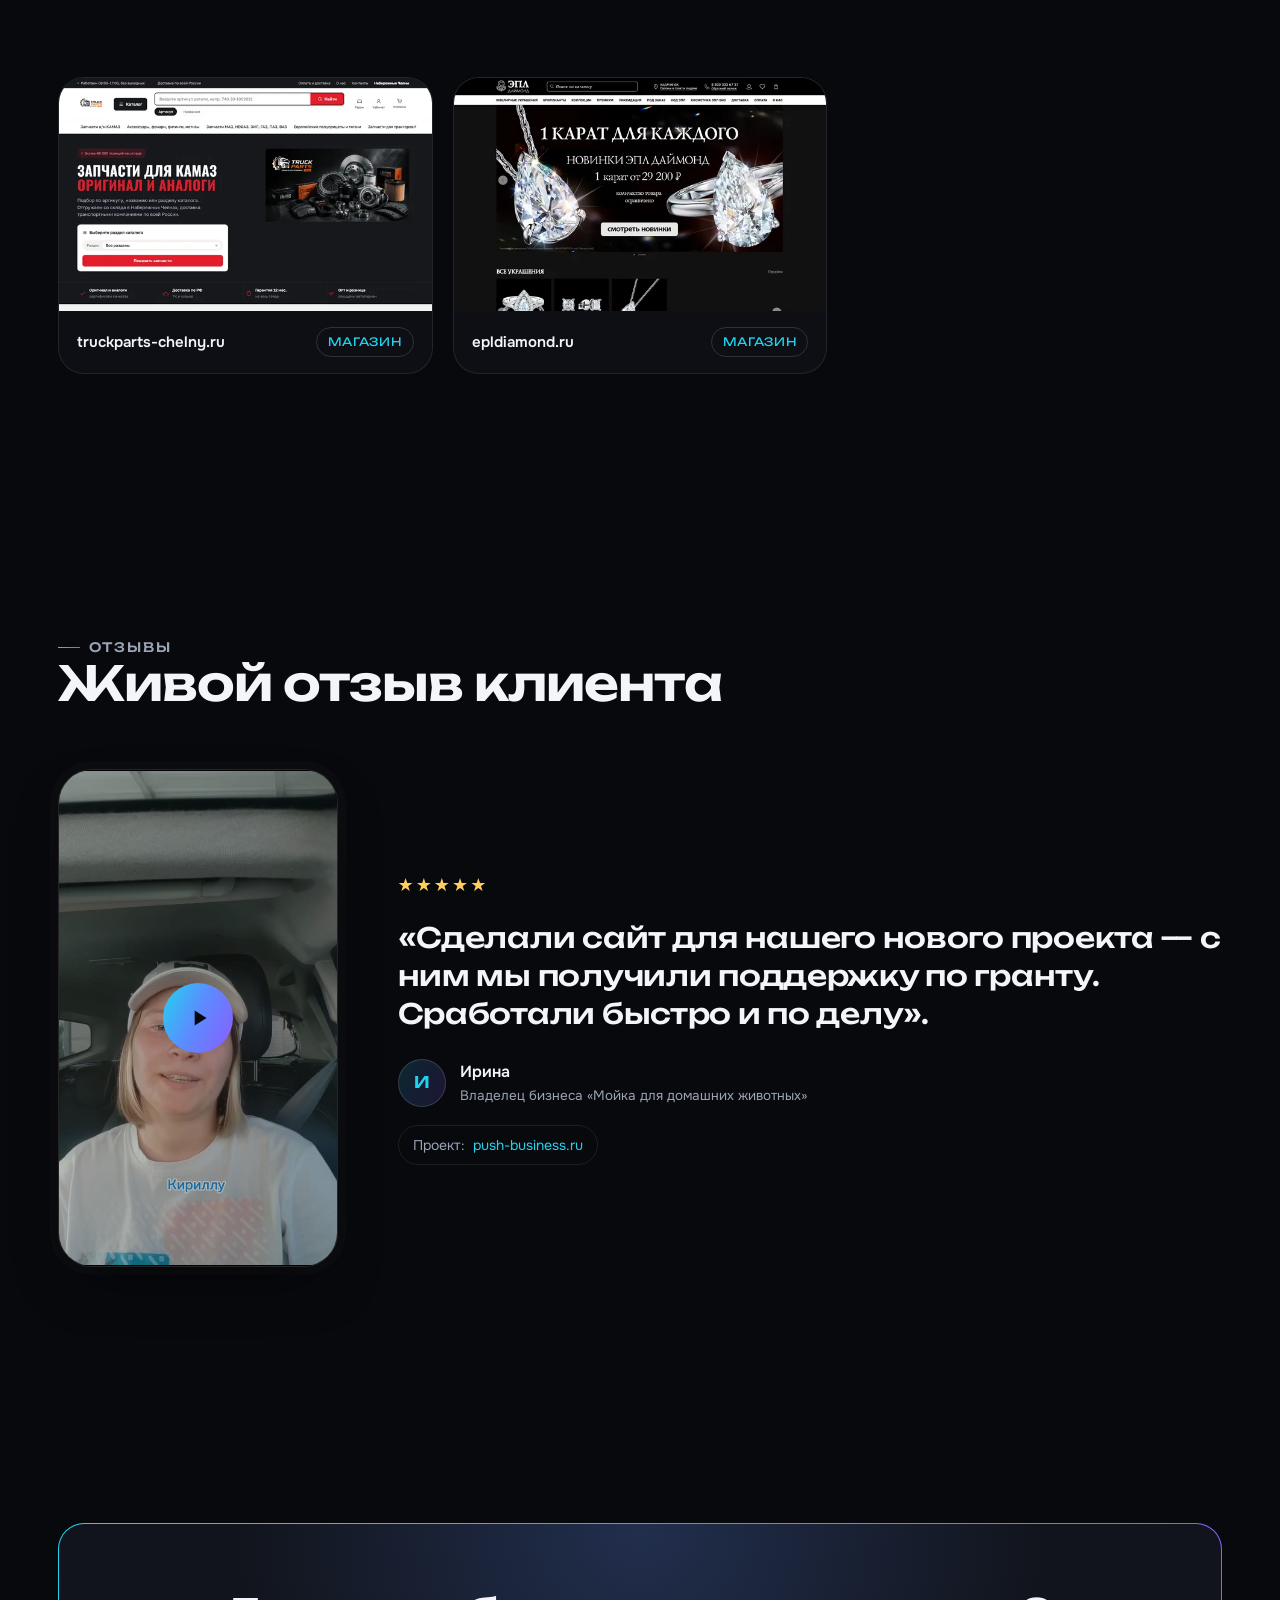
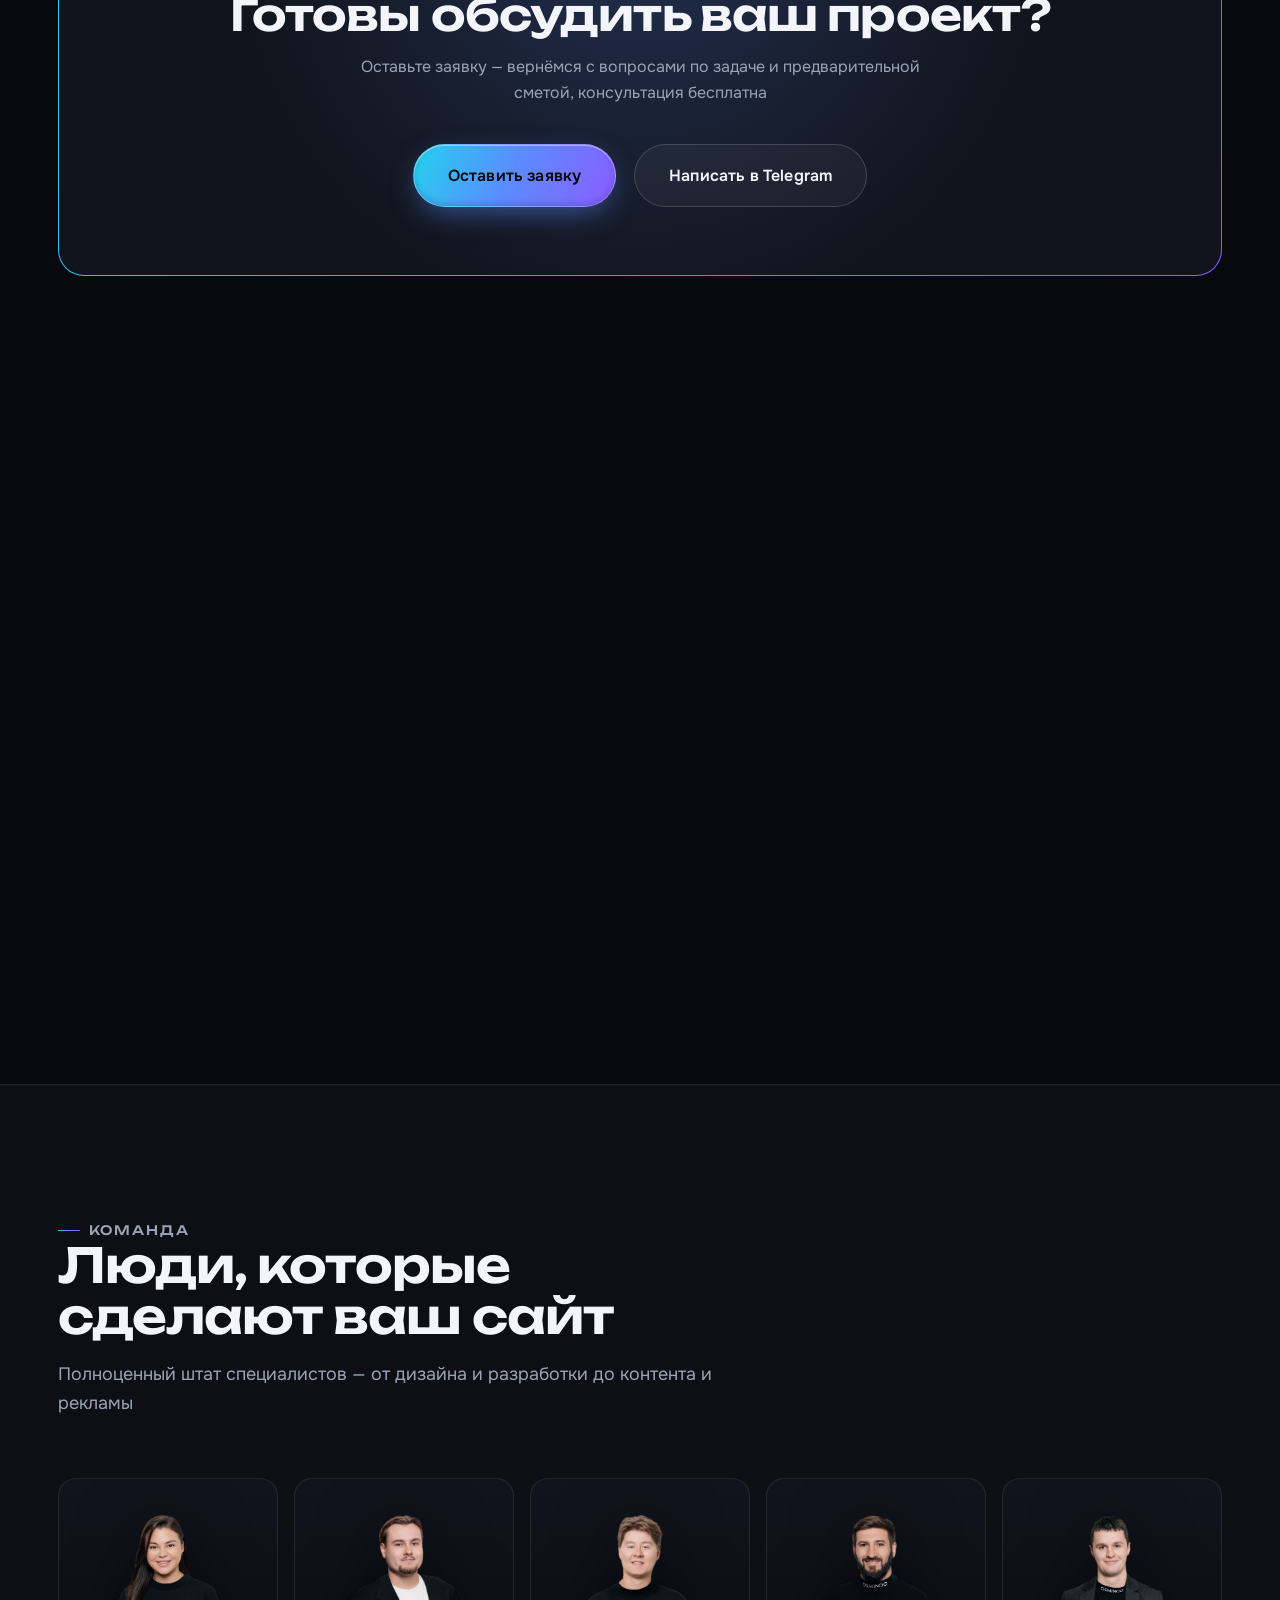
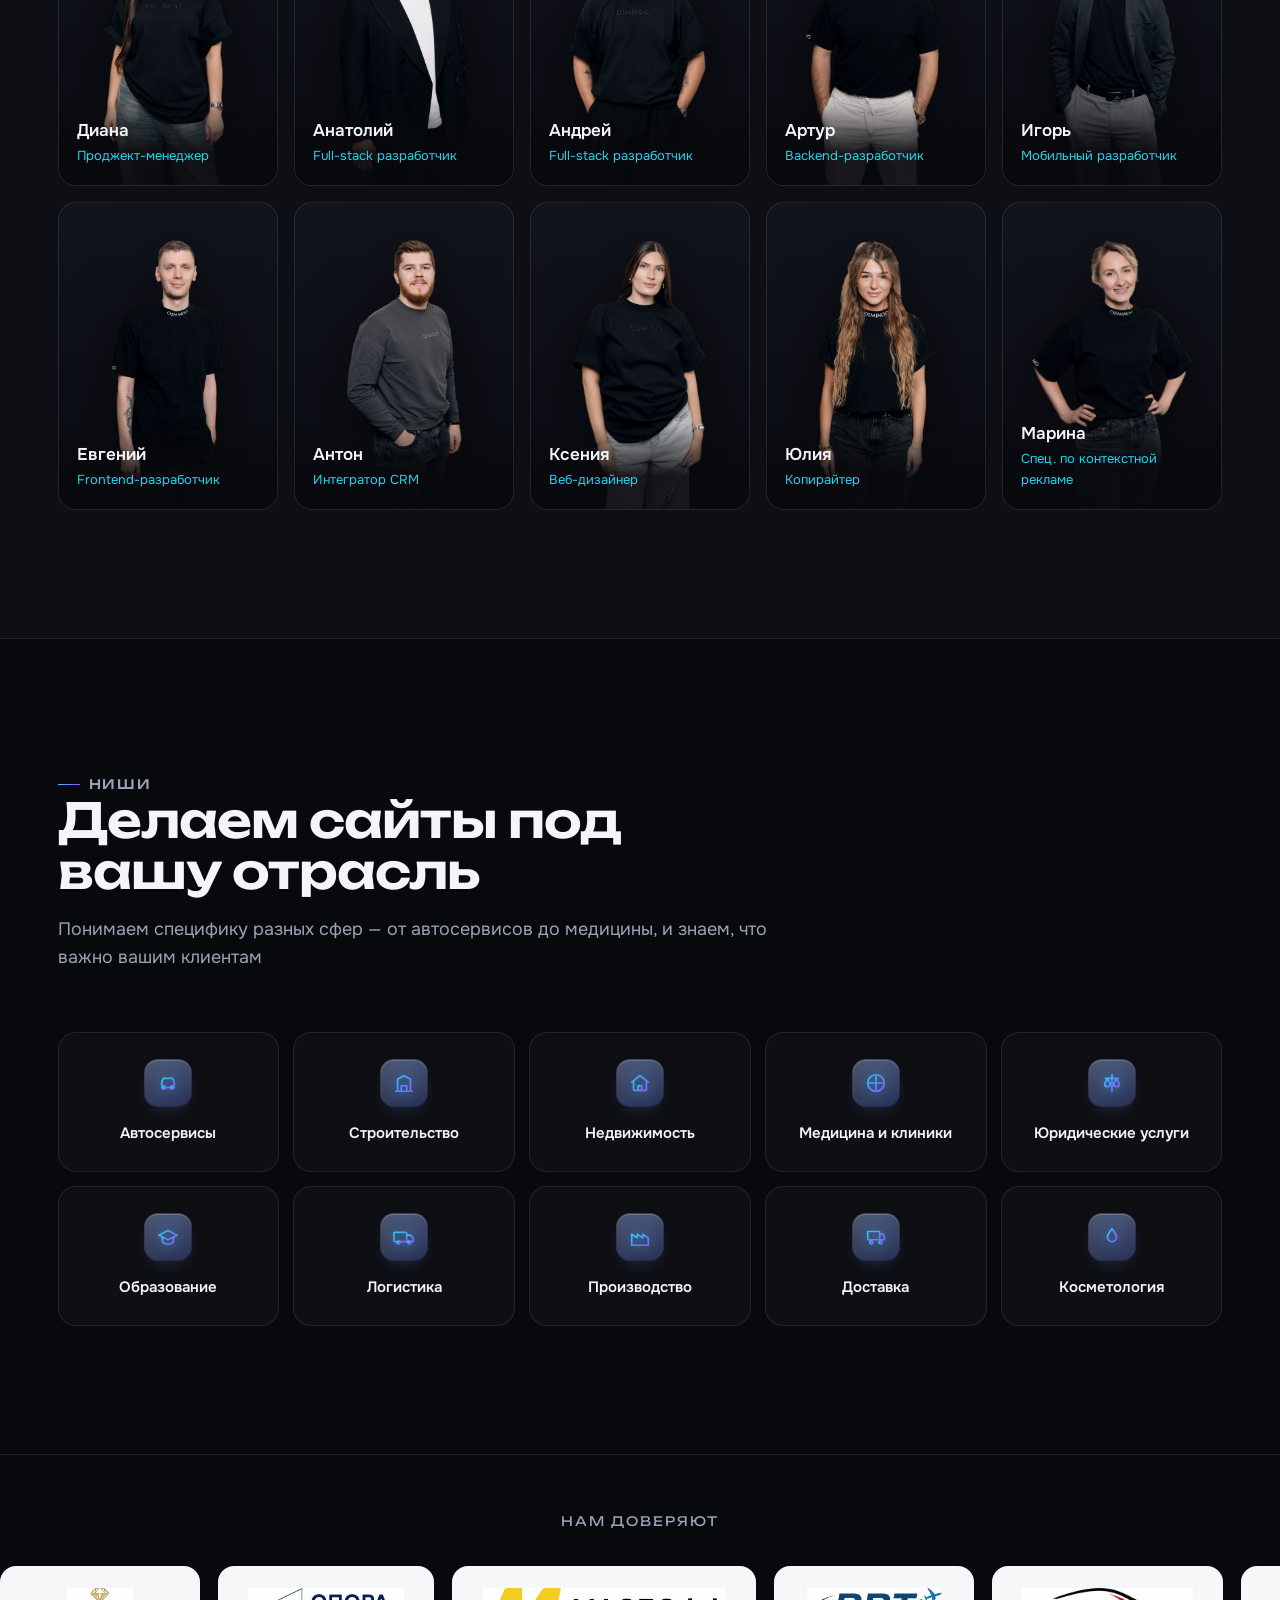
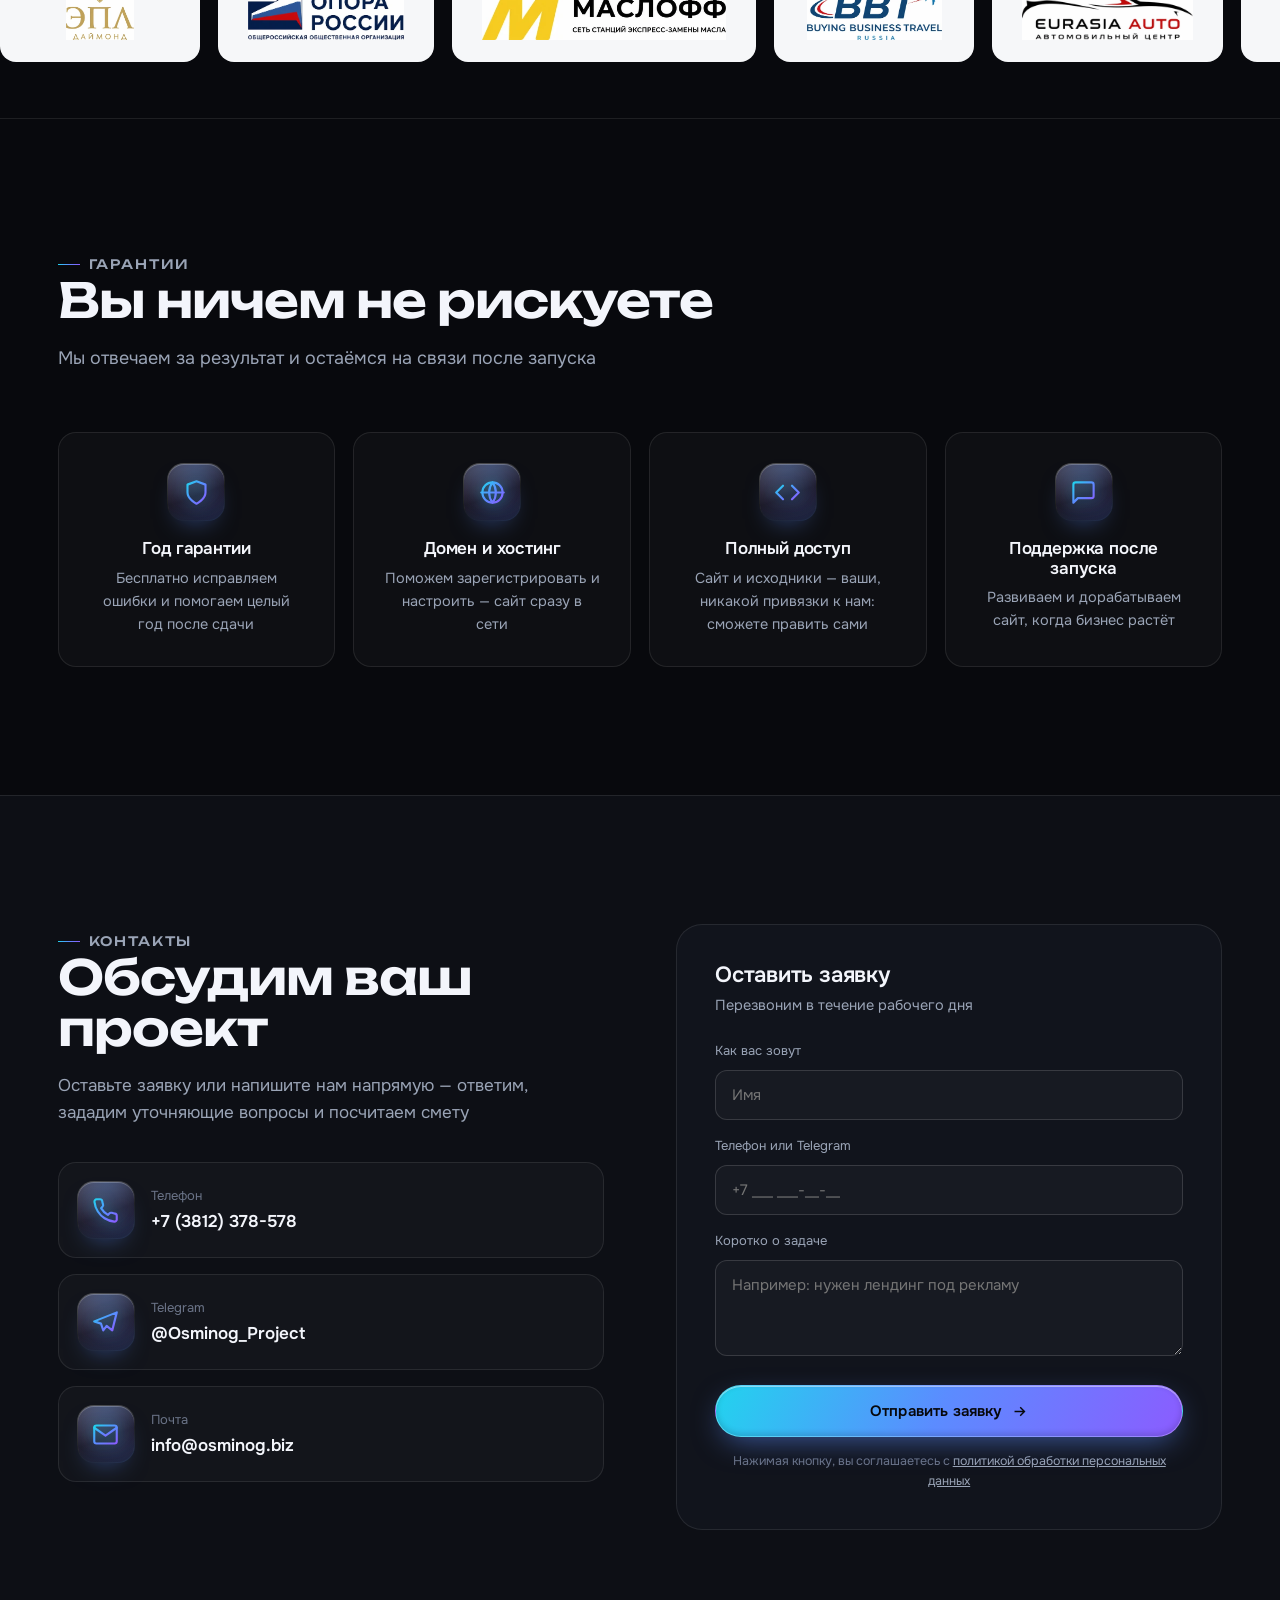
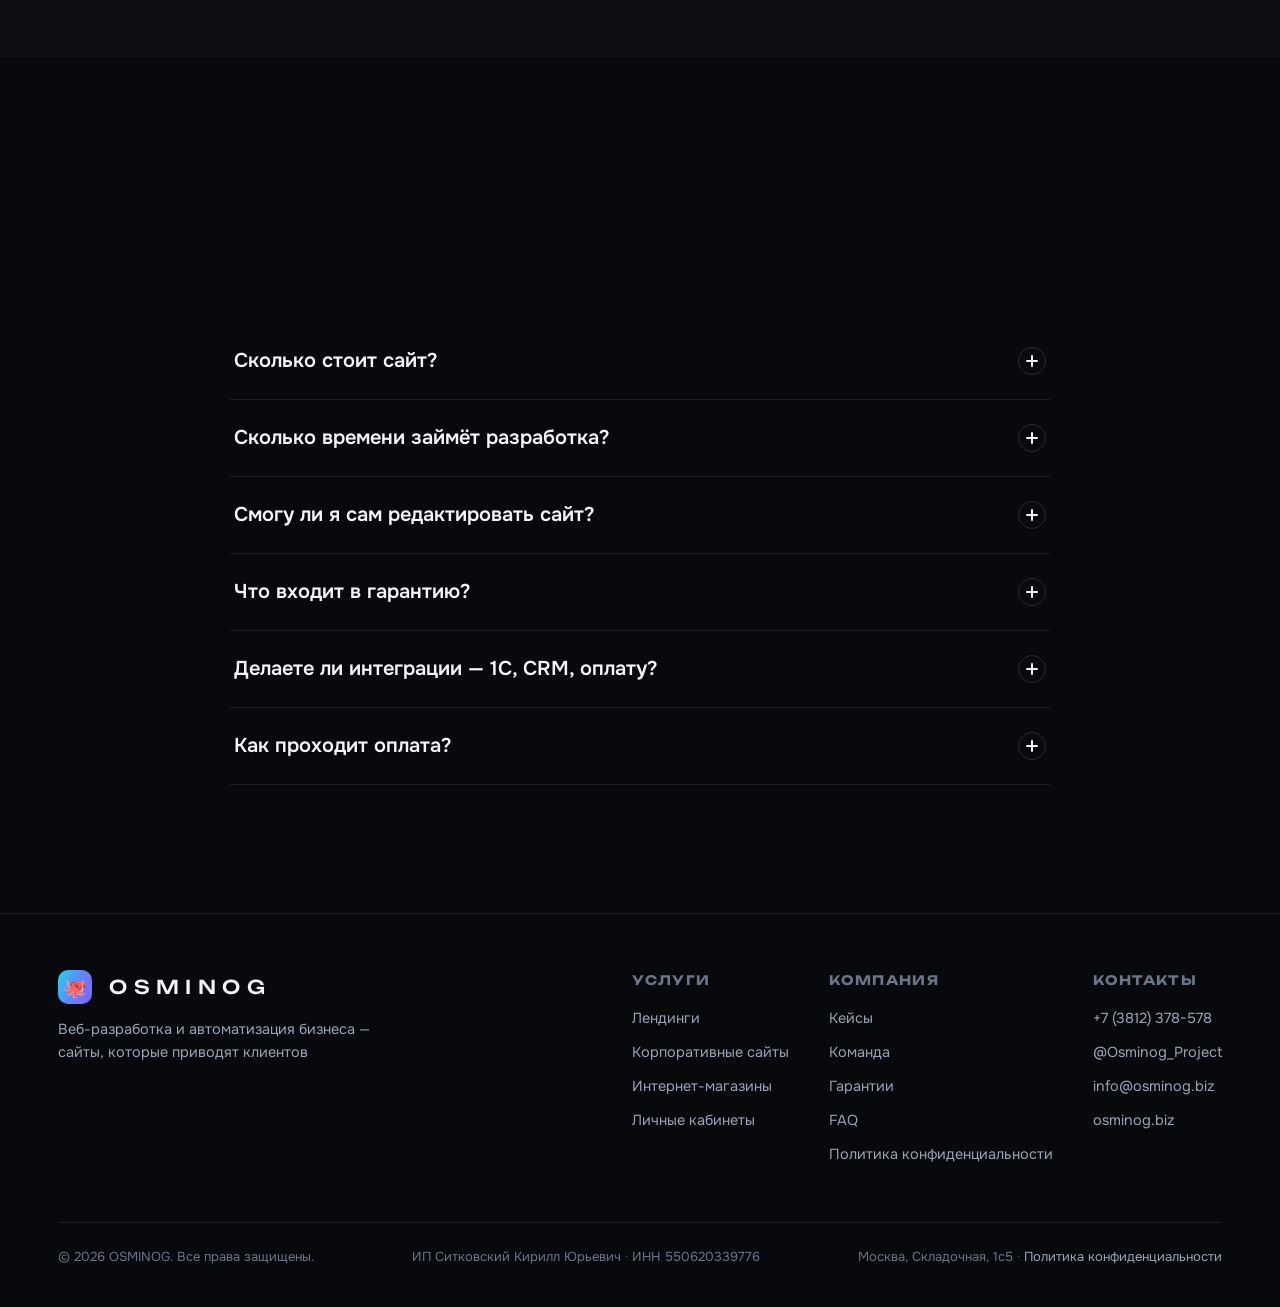
==== commit 5b006521: "Tier 1 premium: kinetic hero headline, statement section, sticky process, film grain, custom cursor " ====
--- a/index.html
+++ b/index.html
@@ -13,7 +13,7 @@
 <link rel="preconnect" href="https://fonts.googleapis.com">
 <link rel="preconnect" href="https://fonts.gstatic.com" crossorigin>
 <link href="https://fonts.googleapis.com/css2?family=Unbounded:wght@500;600;700&family=Onest:wght@400;500;600;700&display=swap" rel="stylesheet">
-<link rel="stylesheet" href="assets/css/style.css?v=15">
+<link rel="stylesheet" href="assets/css/style.css?v=18">
 <link rel="icon" href="data:image/svg+xml,%3Csvg xmlns='http://www.w3.org/2000/svg' viewBox='0 0 32 32'%3E%3Crect width='32' height='32' rx='9' fill='%235b8cff'/%3E%3Ctext x='16' y='23' font-family='Arial' font-size='19' font-weight='700' fill='%23070810' text-anchor='middle'%3EO%3C/text%3E%3C/svg%3E">
 </head>
 <body data-niche="" data-featured="landing">
@@ -26,6 +26,7 @@
     <stop offset="0" stop-color="#22d3ee"/><stop offset="0.5" stop-color="#5b8cff"/><stop offset="1" stop-color="#8b5cff"/>
   </linearGradient>
 </defs></svg>
+<div class="grain" aria-hidden="true"></div>
 
 <!-- ===================== HEADER ===================== -->
 <header class="header">
@@ -63,18 +64,18 @@
 <section class="hero">
   <div class="hero-media" aria-hidden="true">
     <picture>
-      <source media="(max-width:900px)" srcset="assets/video/hero-octopus-mobile.webp?v=15">
-      <img class="hero-poster" src="assets/video/hero-octopus-poster.jpg?v=15" alt="">
+      <source media="(max-width:900px)" srcset="assets/video/hero-octopus-mobile.webp?v=18">
+      <img class="hero-poster" src="assets/video/hero-octopus-poster.jpg?v=18" alt="">
     </picture>
-    <video class="hero-video" poster="assets/video/hero-octopus-poster.jpg?v=15" muted loop playsinline preload="none">
-      <source src="assets/video/hero-octopus.mp4?v=15" type="video/mp4">
+    <video class="hero-video" poster="assets/video/hero-octopus-poster.jpg?v=18" muted loop playsinline preload="none">
+      <source src="assets/video/hero-octopus.mp4?v=18" type="video/mp4">
     </video>
     <div class="hero-scrim"></div>
   </div>
   <div class="container hero-content">
     <div class="hero-copy">
       <div class="hero-badge"><span class="dot"></span>Веб-разработка полного цикла</div>
-      <h1>Делаем сайты, которые <span class="grad-text">приводят клиентов</span> вашему бизнесу</h1>
+      <h1 class="kinetic-hero">Делаем сайты, которые <span class="grad-text">приводят клиентов</span> вашему бизнесу</h1>
       <p class="lead">Проектируем, дизайним и разрабатываем сайты под ключ — от лендинга до интернет-магазина<span class="lead-more">: индивидуальный дизайн, адаптив под все устройства, готовность к рекламе и SEO</span></p>
       <div class="hero-actions">
         <a href="#contact" class="btn btn-primary btn-lg">Рассчитать проект
@@ -230,23 +231,30 @@
   </div>
 </section>
 
+<!-- ===================== STATEMENT ===================== -->
+<section class="statement">
+  <div class="container">
+    <p class="statement-line kinetic">Мы не просто «делаем сайты» — мы проектируем инструменты, которые <span class="grad-text">приводят клиентов</span></p>
+  </div>
+</section>
+
 <!-- ===================== PROCESS / этапы ===================== -->
 <section class="section" id="process">
-  <div class="container">
-    <div class="section-head reveal">
+  <div class="container process-wrap">
+    <div class="process-aside">
       <span class="eyebrow">Как мы работаем</span>
-      <h2>8 этапов от идеи до запуска</h2>
+      <h2>8 этапов<br>от идеи до запуска</h2>
       <p>Прозрачный процесс, где на каждом шаге вы видите результат и согласуете его</p>
     </div>
-    <div class="steps">
-      <div class="step reveal d1"><div class="sn">01</div><h4>Анализ и бриф</h4><p>Изучаем бизнес, цели и конкурентов, снимаем требования</p></div>
-      <div class="step reveal d2"><div class="sn">02</div><h4>Прототип</h4><p>Собираем структуру и логику страниц до дизайна</p></div>
-      <div class="step reveal d3"><div class="sn">03</div><h4>Дизайн-макет</h4><p>Рисуем индивидуальный визуал под ваш бренд</p></div>
-      <div class="step reveal d4"><div class="sn">04</div><h4>Согласование</h4><p>Показываем, вносим правки, утверждаем макет</p></div>
-      <div class="step reveal d1"><div class="sn">05</div><h4>Разработка</h4><p>Кастомная вёрстка и программирование функций</p></div>
-      <div class="step reveal d2"><div class="sn">06</div><h4>Наполнение</h4><p>Тексты, фото, товары — сайт наполняется контентом</p></div>
-      <div class="step reveal d3"><div class="sn">07</div><h4>Тестирование</h4><p>Проверяем на всех устройствах и в браузерах</p></div>
-      <div class="step reveal d4"><div class="sn">08</div><h4>Запуск и поддержка</h4><p>Публикуем, подключаем аналитику, ведём после сдачи</p></div>
+    <div class="process-steps">
+      <div class="pstep reveal"><span class="psn">01</span><div class="ptxt"><h4>Анализ и бриф</h4><p>Изучаем бизнес, цели и конкурентов, снимаем требования</p></div></div>
+      <div class="pstep reveal"><span class="psn">02</span><div class="ptxt"><h4>Прототип</h4><p>Собираем структуру и логику страниц до дизайна</p></div></div>
+      <div class="pstep reveal"><span class="psn">03</span><div class="ptxt"><h4>Дизайн-макет</h4><p>Рисуем индивидуальный визуал под ваш бренд</p></div></div>
+      <div class="pstep reveal"><span class="psn">04</span><div class="ptxt"><h4>Согласование</h4><p>Показываем, вносим правки, утверждаем макет</p></div></div>
+      <div class="pstep reveal"><span class="psn">05</span><div class="ptxt"><h4>Разработка</h4><p>Кастомная вёрстка и программирование функций</p></div></div>
+      <div class="pstep reveal"><span class="psn">06</span><div class="ptxt"><h4>Наполнение</h4><p>Тексты, фото, товары — сайт наполняется контентом</p></div></div>
+      <div class="pstep reveal"><span class="psn">07</span><div class="ptxt"><h4>Тестирование</h4><p>Проверяем на всех устройствах и в браузерах</p></div></div>
+      <div class="pstep reveal"><span class="psn">08</span><div class="ptxt"><h4>Запуск и поддержка</h4><p>Публикуем, подключаем аналитику, ведём после сдачи</p></div></div>
     </div>
   </div>
 </section>
@@ -551,6 +559,6 @@
         var btn=p.querySelector('.btn'); if(btn){btn.classList.remove('btn-ghost'); btn.classList.add('btn-primary');}}}
   })();
 </script>
-<script src="assets/js/main.js?v=15"></script>
+<script src="assets/js/main.js?v=18"></script>
 </body>
 </html>
--- a/assets/css/style.css
+++ b/assets/css/style.css
@@ -716,3 +716,66 @@
 .niche .nic svg{stroke:url(#ig);stroke-width:1.9;filter:drop-shadow(0 2px 6px rgba(34,211,238,.4))}
 .niche.active .nic{background:rgba(255,255,255,.16);border-color:transparent}
 .niche.active .nic svg{stroke:#eef3ff;filter:none}
+
+/* ============================================================
+   ТИР 1 — премиум-апгрейды (кинетика, statement, sticky, зерно)
+   ============================================================ */
+/* --- кинетический текст (слова по очереди) --- */
+.kw{display:inline-block;opacity:0}
+/* hero: авто-проигрывание на загрузке (не зависит от rAF/видимости) */
+.kinetic-hero .kw{animation:kwReveal .7s both cubic-bezier(.2,.7,.3,1)}
+@keyframes kwReveal{from{opacity:0;transform:translateY(.5em) rotate(1.5deg);filter:blur(4px)}to{opacity:1;transform:none;filter:blur(0)}}
+/* страховка: если анимация не проиграла — принудительно показать */
+.kinetic-hero.kin-safe .kw{opacity:1;transform:none;filter:none;animation:none}
+/* statement: проявление на скролле по классу .kin-in */
+.kinetic .kw{transform:translateY(.5em) rotate(1.5deg);filter:blur(4px);
+  transition:opacity .7s cubic-bezier(.2,.7,.3,1),transform .7s cubic-bezier(.2,.7,.3,1),filter .7s ease}
+.kinetic.kin-in .kw{opacity:1;transform:none;filter:blur(0)}
+
+/* --- hero copy: мягкий вход при загрузке --- */
+.hero-badge{animation:heroUp .8s .05s both cubic-bezier(.2,.7,.3,1)}
+.hero .lead{animation:heroUp .8s .5s both cubic-bezier(.2,.7,.3,1)}
+.hero-actions{animation:heroUp .8s .68s both cubic-bezier(.2,.7,.3,1)}
+@keyframes heroUp{from{opacity:0;transform:translateY(18px);filter:blur(6px)}to{opacity:1;transform:none;filter:blur(0)}}
+.hero-media{transform:scale(1.04);transition:transform .5s cubic-bezier(.2,.7,.3,1)}
+
+/* --- statement-секция --- */
+.statement{padding-block:clamp(78px,12vw,150px);border-block:1px solid var(--border);background:var(--bg-2);position:relative;overflow:hidden}
+.statement::before{content:"";position:absolute;top:50%;left:-10%;width:50%;height:140%;transform:translateY(-50%);
+  background:radial-gradient(circle,rgba(91,140,255,.14),transparent 68%);pointer-events:none}
+.statement-line{position:relative;font-family:var(--display);font-weight:600;
+  font-size:clamp(27px,4.6vw,58px);line-height:1.16;letter-spacing:-.02em;max-width:21ch}
+
+/* --- sticky-этапы --- */
+.process-wrap{display:grid;grid-template-columns:.82fr 1.18fr;gap:clamp(38px,6vw,90px);align-items:start}
+.process-aside{position:sticky;top:108px}
+.process-aside h2{margin-top:14px}
+.process-aside p{margin-top:16px;color:var(--muted);font-size:clamp(15px,1.3vw,17px)}
+.process-steps{display:flex;flex-direction:column;gap:14px}
+.pstep{display:flex;gap:22px;align-items:flex-start;padding:24px 26px;border-radius:var(--radius);
+  background:var(--surface);border:1px solid var(--border);transition:transform .3s,border-color .3s,background .3s}
+.pstep:hover{border-color:var(--border-2);background:var(--surface-2);transform:translateX(6px)}
+.psn{font-family:var(--display);font-size:clamp(22px,2.3vw,30px);font-weight:600;line-height:1;min-width:46px;
+  background:var(--grad);-webkit-background-clip:text;background-clip:text;color:transparent}
+.pstep .ptxt h4{font-size:19px;margin-bottom:6px}
+.pstep .ptxt p{color:var(--muted);font-size:15px}
+@media (max-width:820px){.process-wrap{grid-template-columns:1fr;gap:30px}.process-aside{position:static}}
+
+/* --- плёночное зерно --- */
+.grain{position:fixed;inset:0;z-index:90;pointer-events:none;opacity:.04;mix-blend-mode:overlay;
+  background-image:url("data:image/svg+xml,%3Csvg xmlns='http://www.w3.org/2000/svg' width='120' height='120'%3E%3Cfilter id='n'%3E%3CfeTurbulence type='fractalNoise' baseFrequency='0.85' numOctaves='2' stitchTiles='stitch'/%3E%3C/filter%3E%3Crect width='100%25' height='100%25' filter='url(%23n)'/%3E%3C/svg%3E");
+  background-size:120px 120px}
+
+/* --- кастомный курсор (десктоп) --- */
+.cursor-ring{position:fixed;top:0;left:0;width:30px;height:30px;margin:-15px 0 0 -15px;border:1.5px solid rgba(120,150,255,.55);
+  border-radius:50%;pointer-events:none;z-index:300;mix-blend-mode:screen;opacity:0;will-change:transform;
+  transition:width .25s,height .25s,margin .25s,background .25s,border-color .25s,opacity .3s}
+.cursor-ring.on{opacity:1}
+.cursor-ring.hot{width:54px;height:54px;margin:-27px 0 0 -27px;background:rgba(91,140,255,.12);border-color:rgba(34,211,238,.75)}
+
+@media (prefers-reduced-motion:reduce){
+  .kw{opacity:1 !important;transform:none !important;filter:none !important}
+  .hero-badge,.hero .lead,.hero-actions{animation:none !important}
+  .hero-media{transform:none}
+  .cursor-ring{display:none}
+}
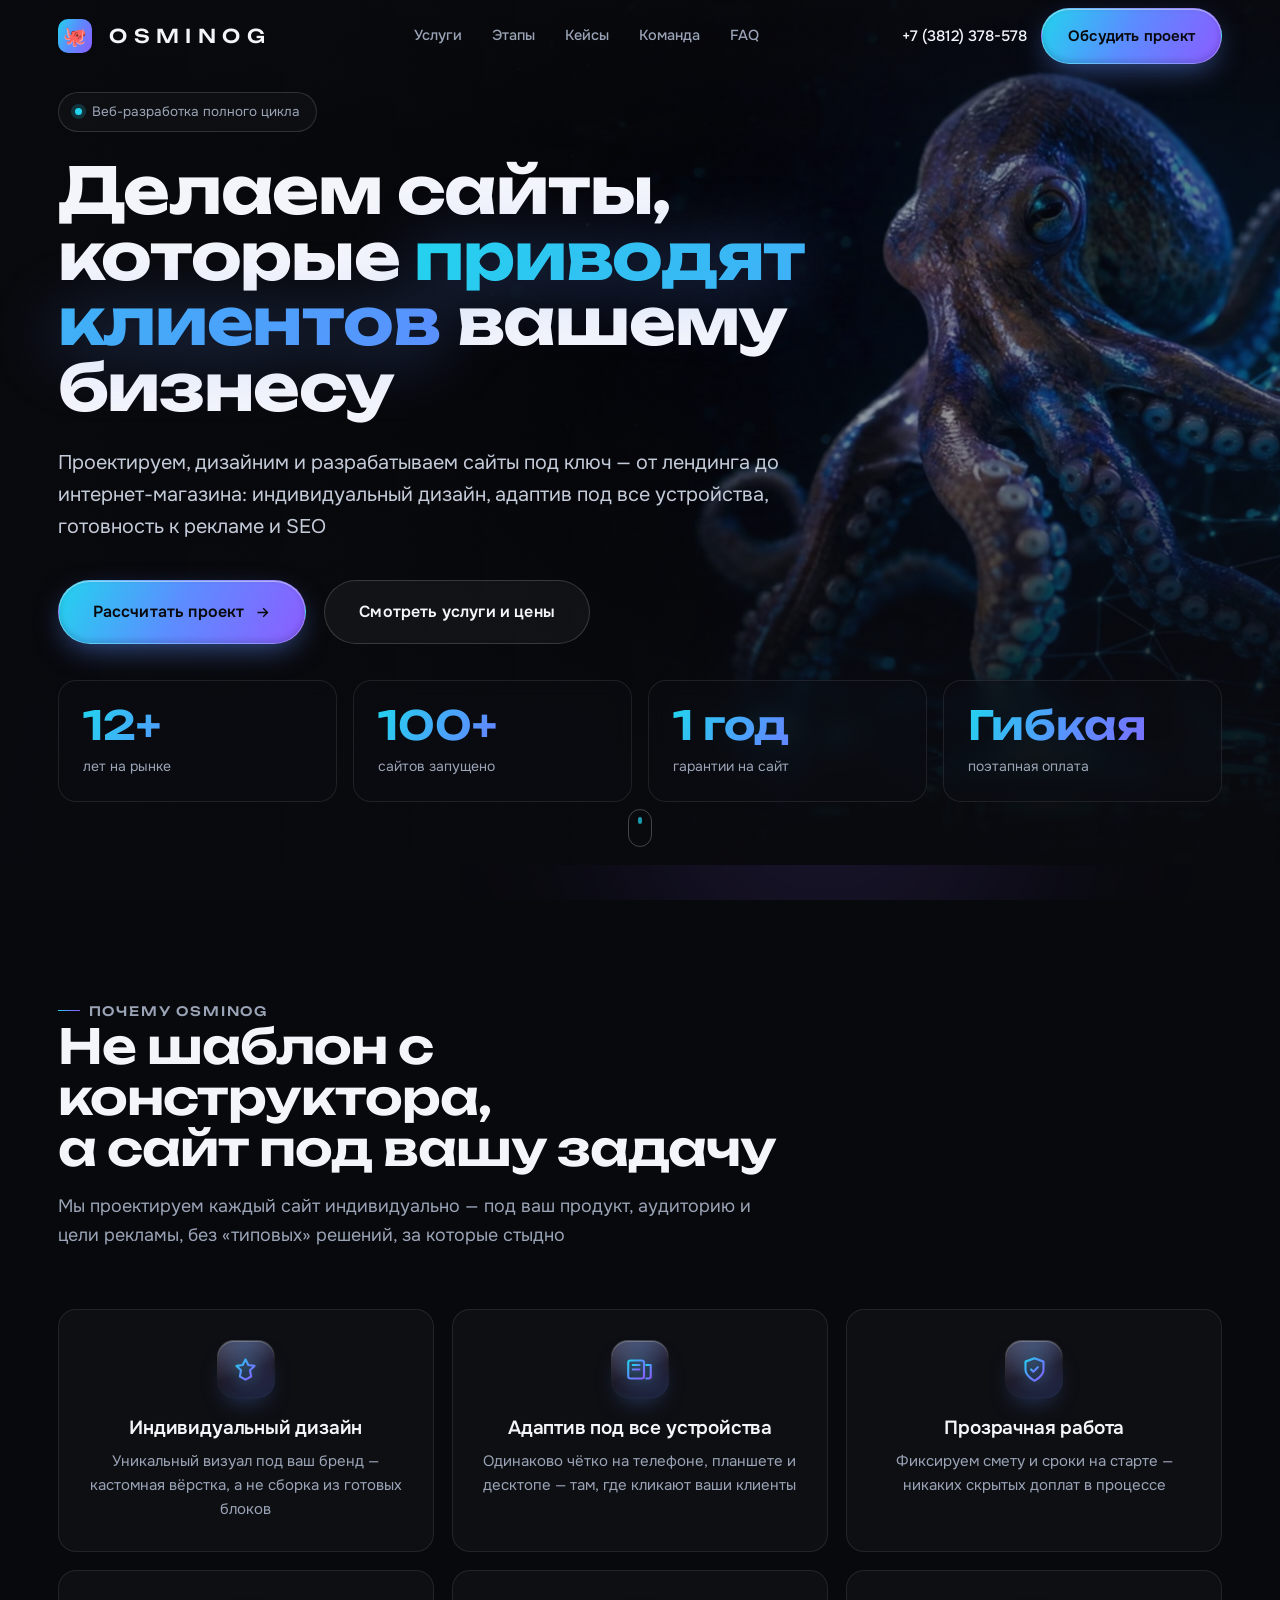
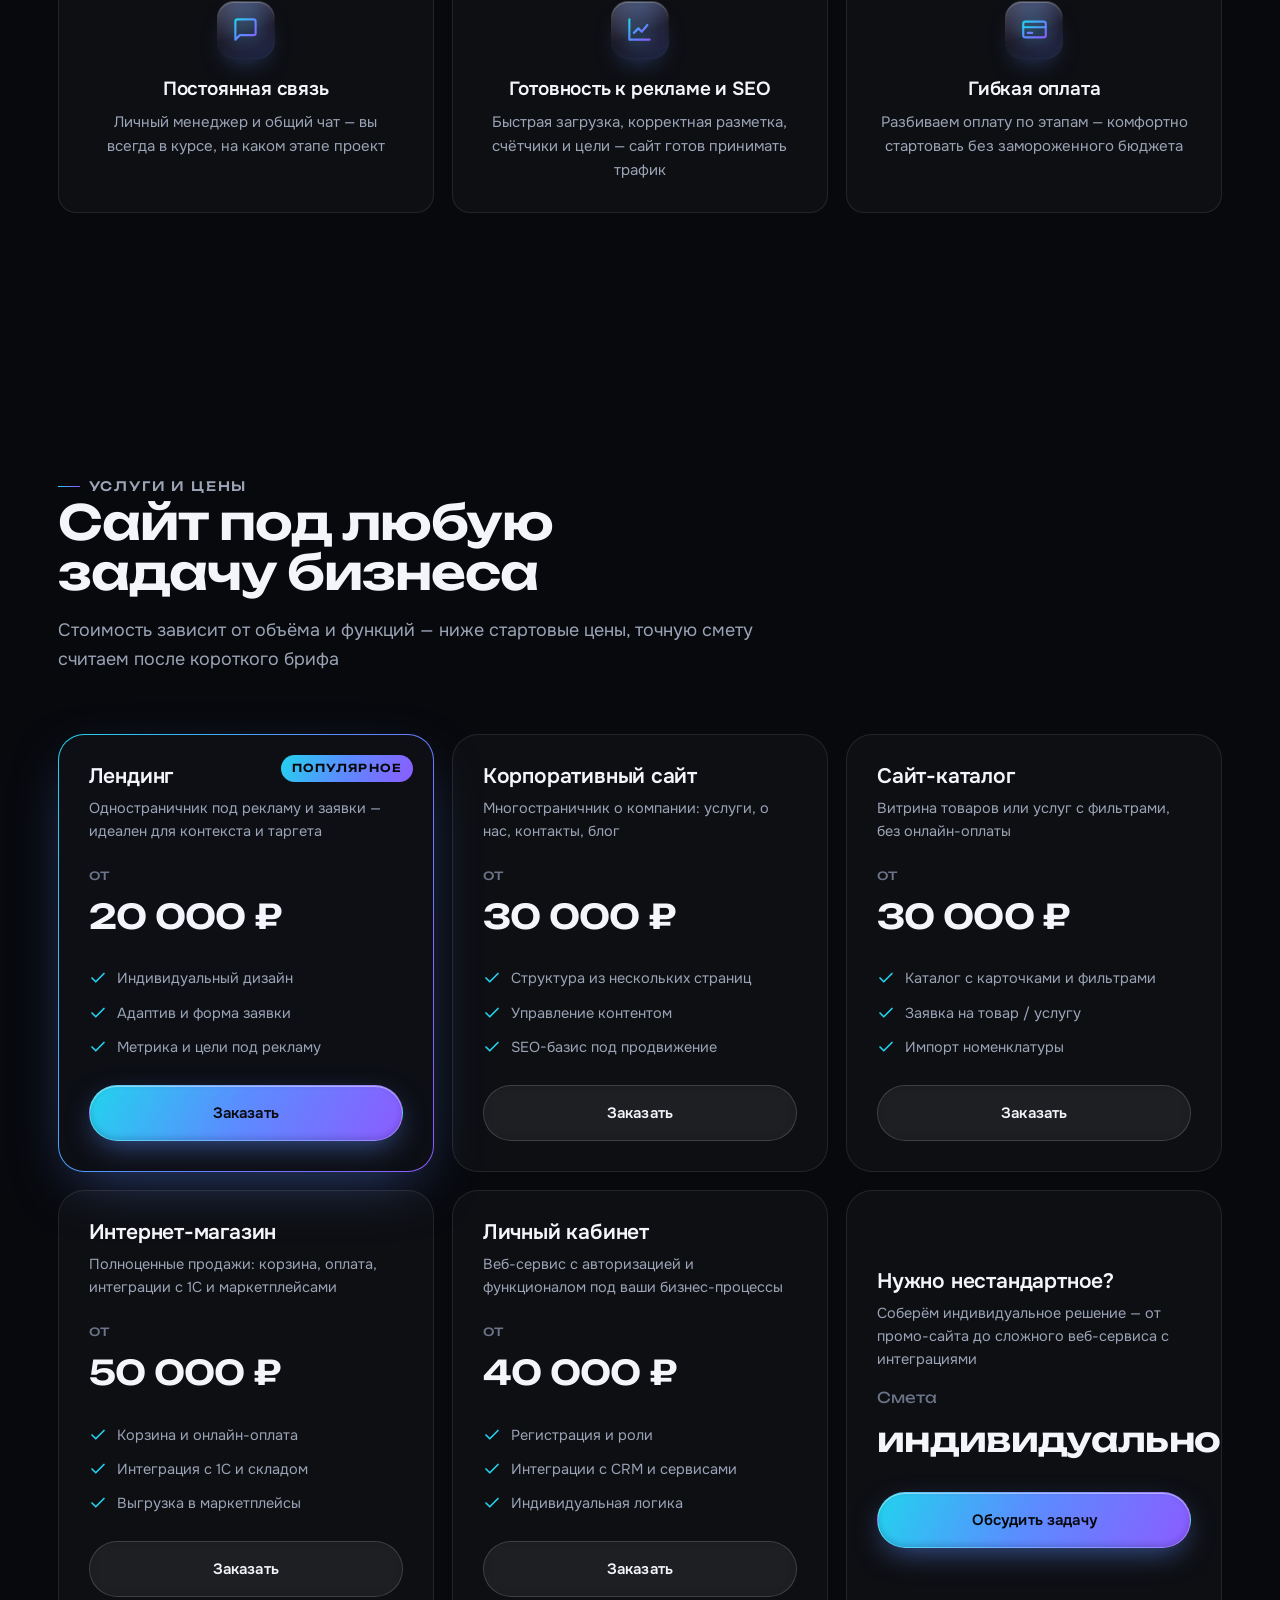
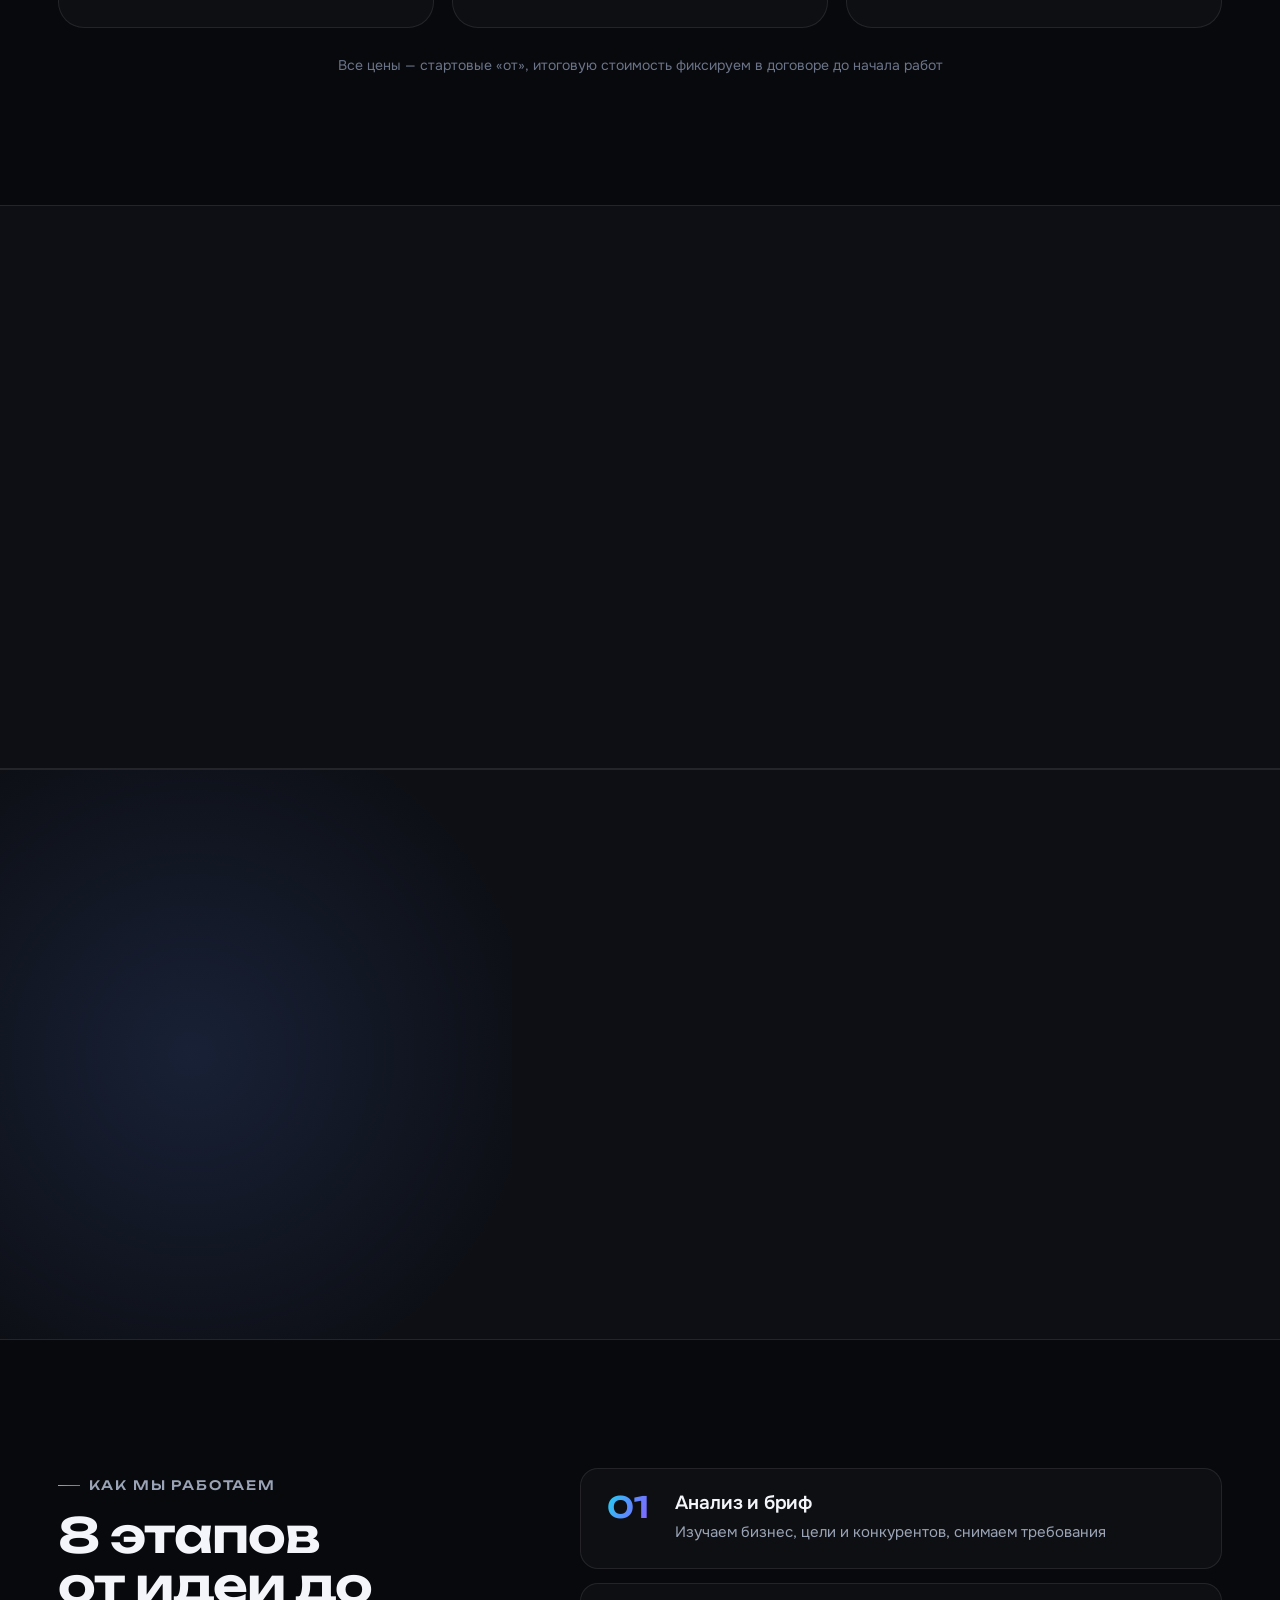
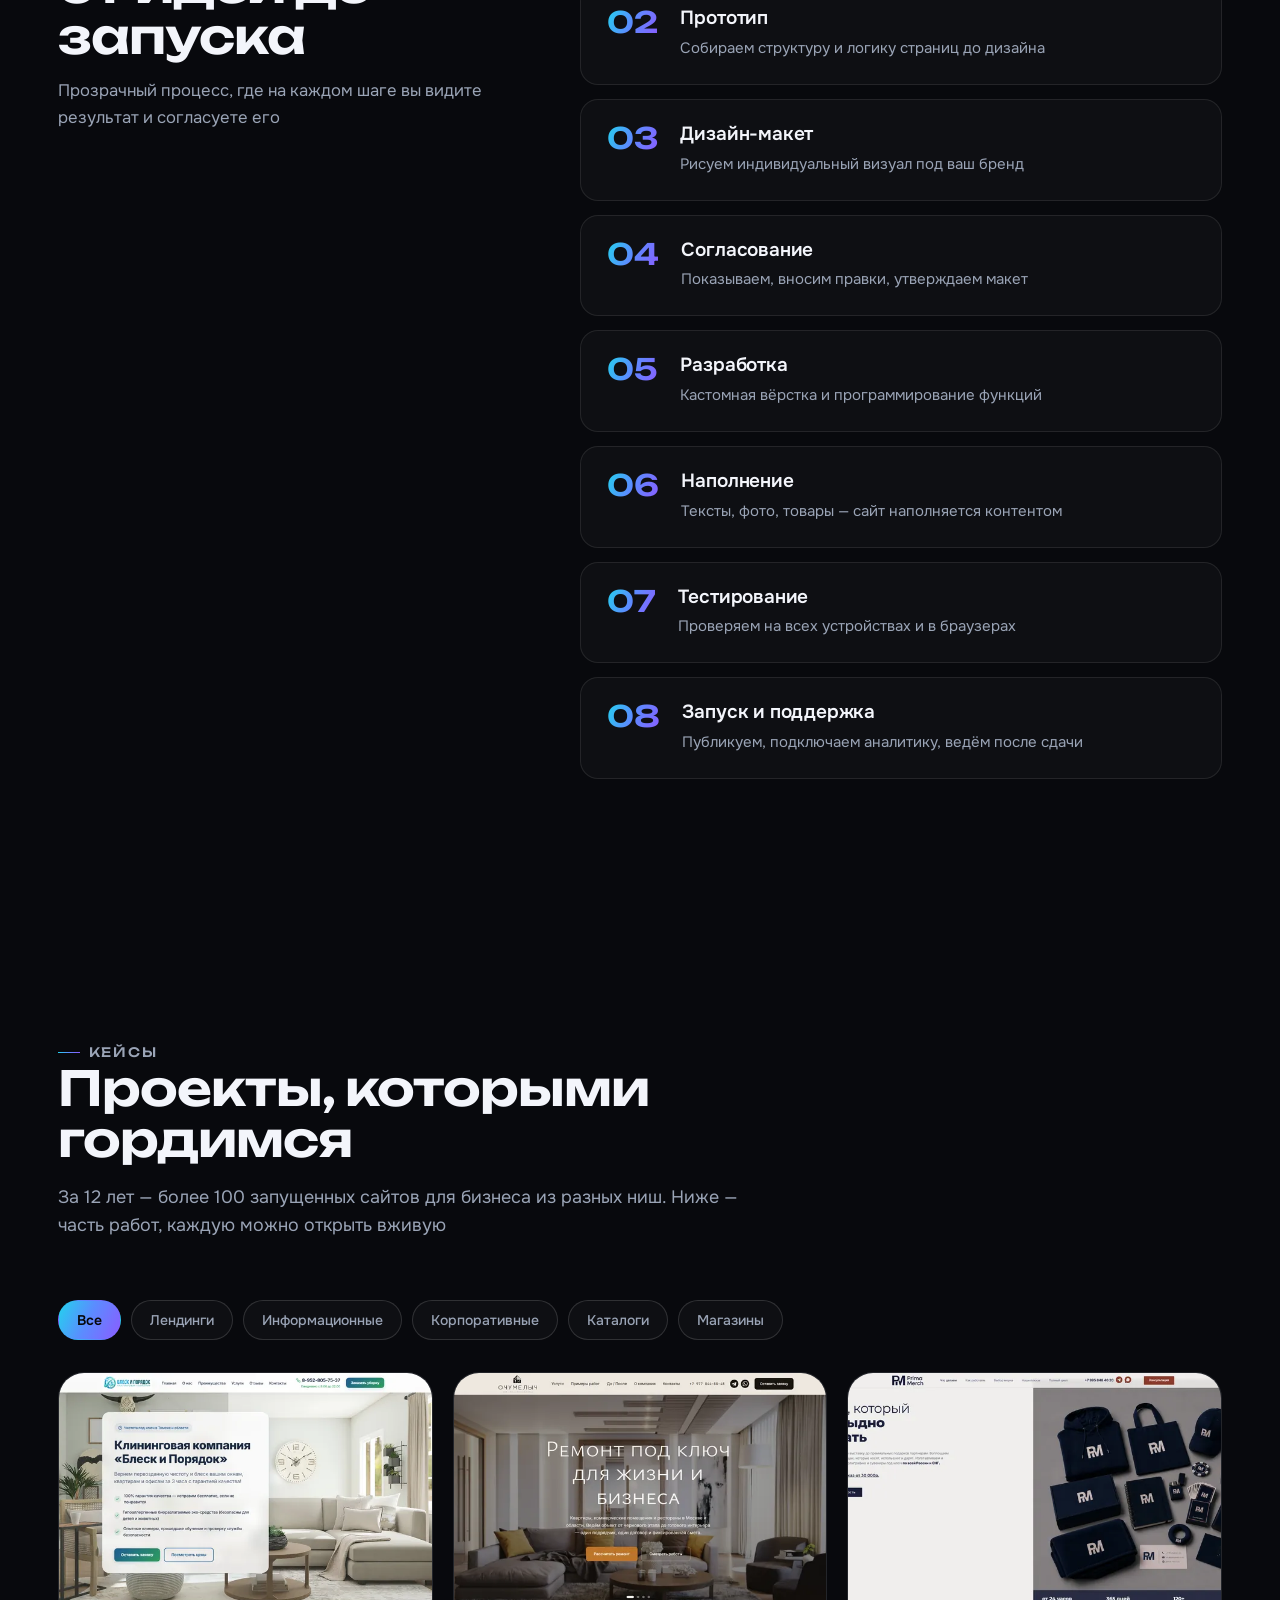
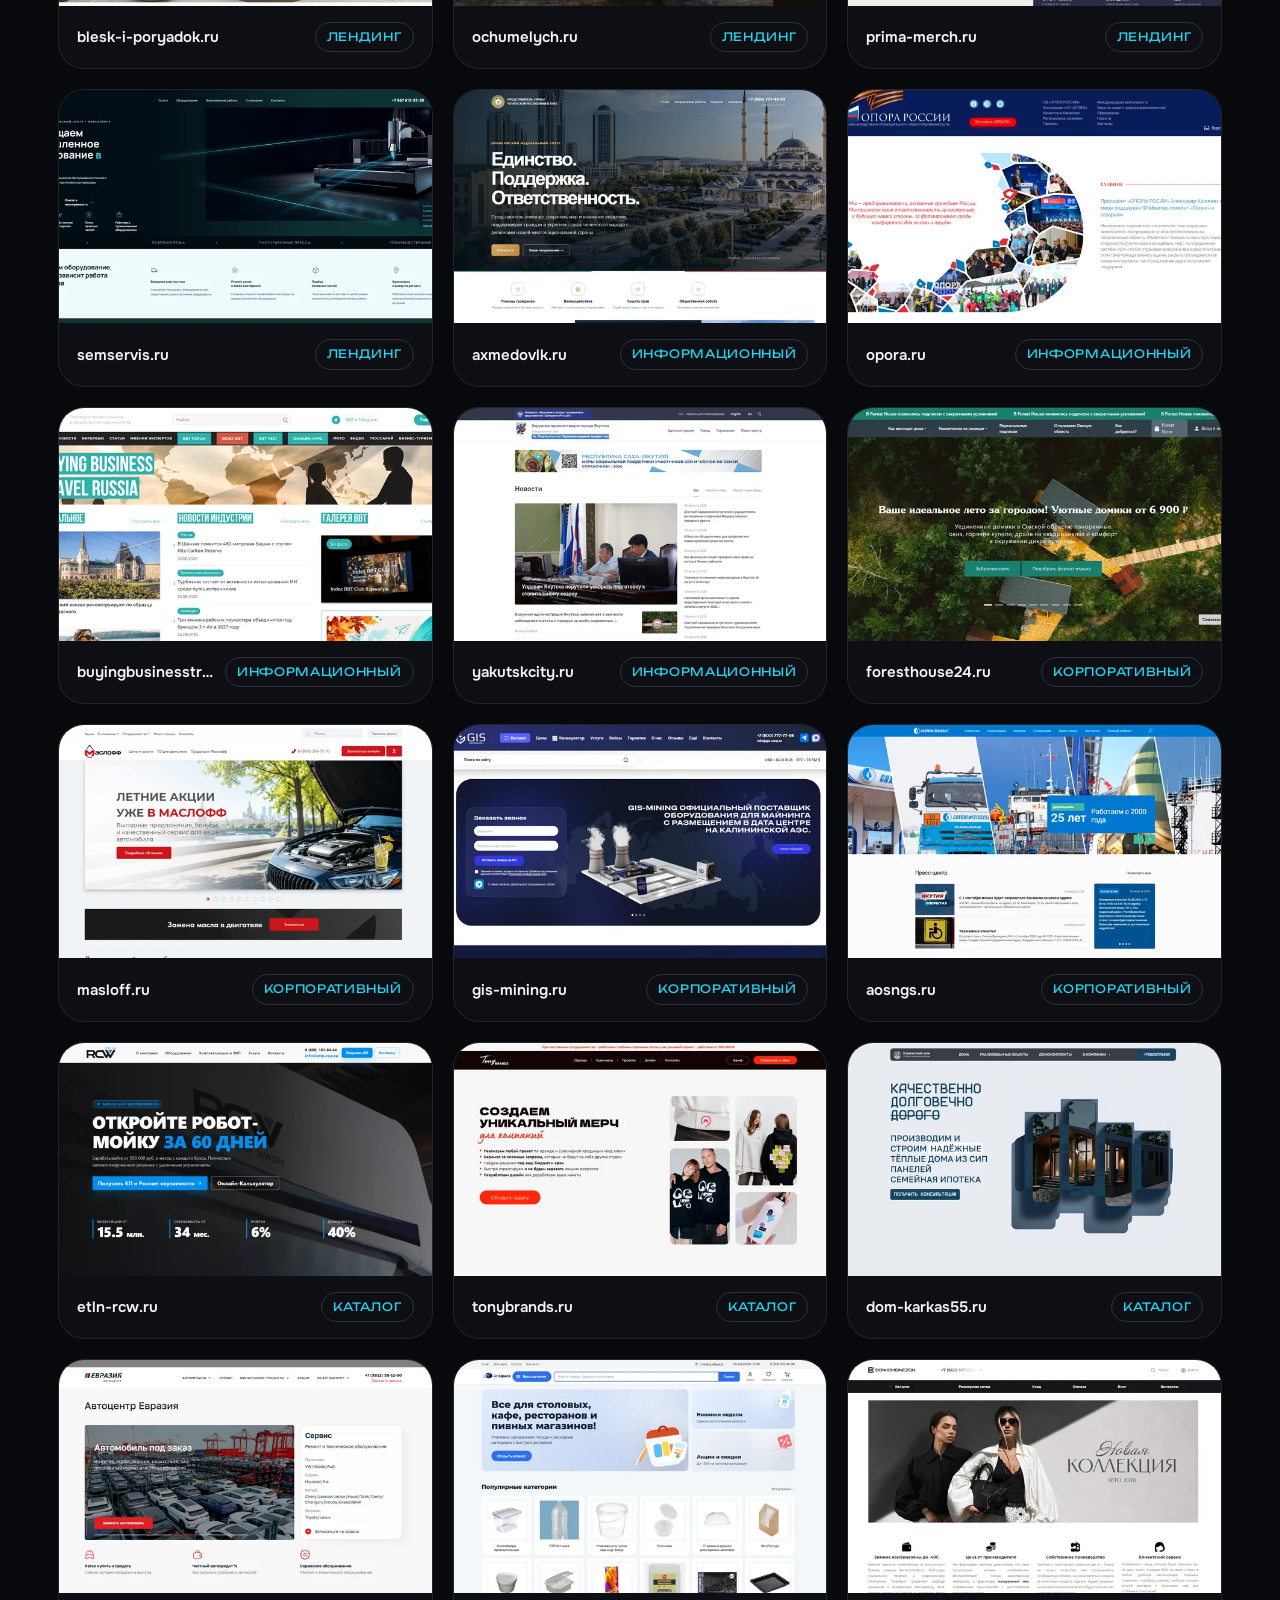
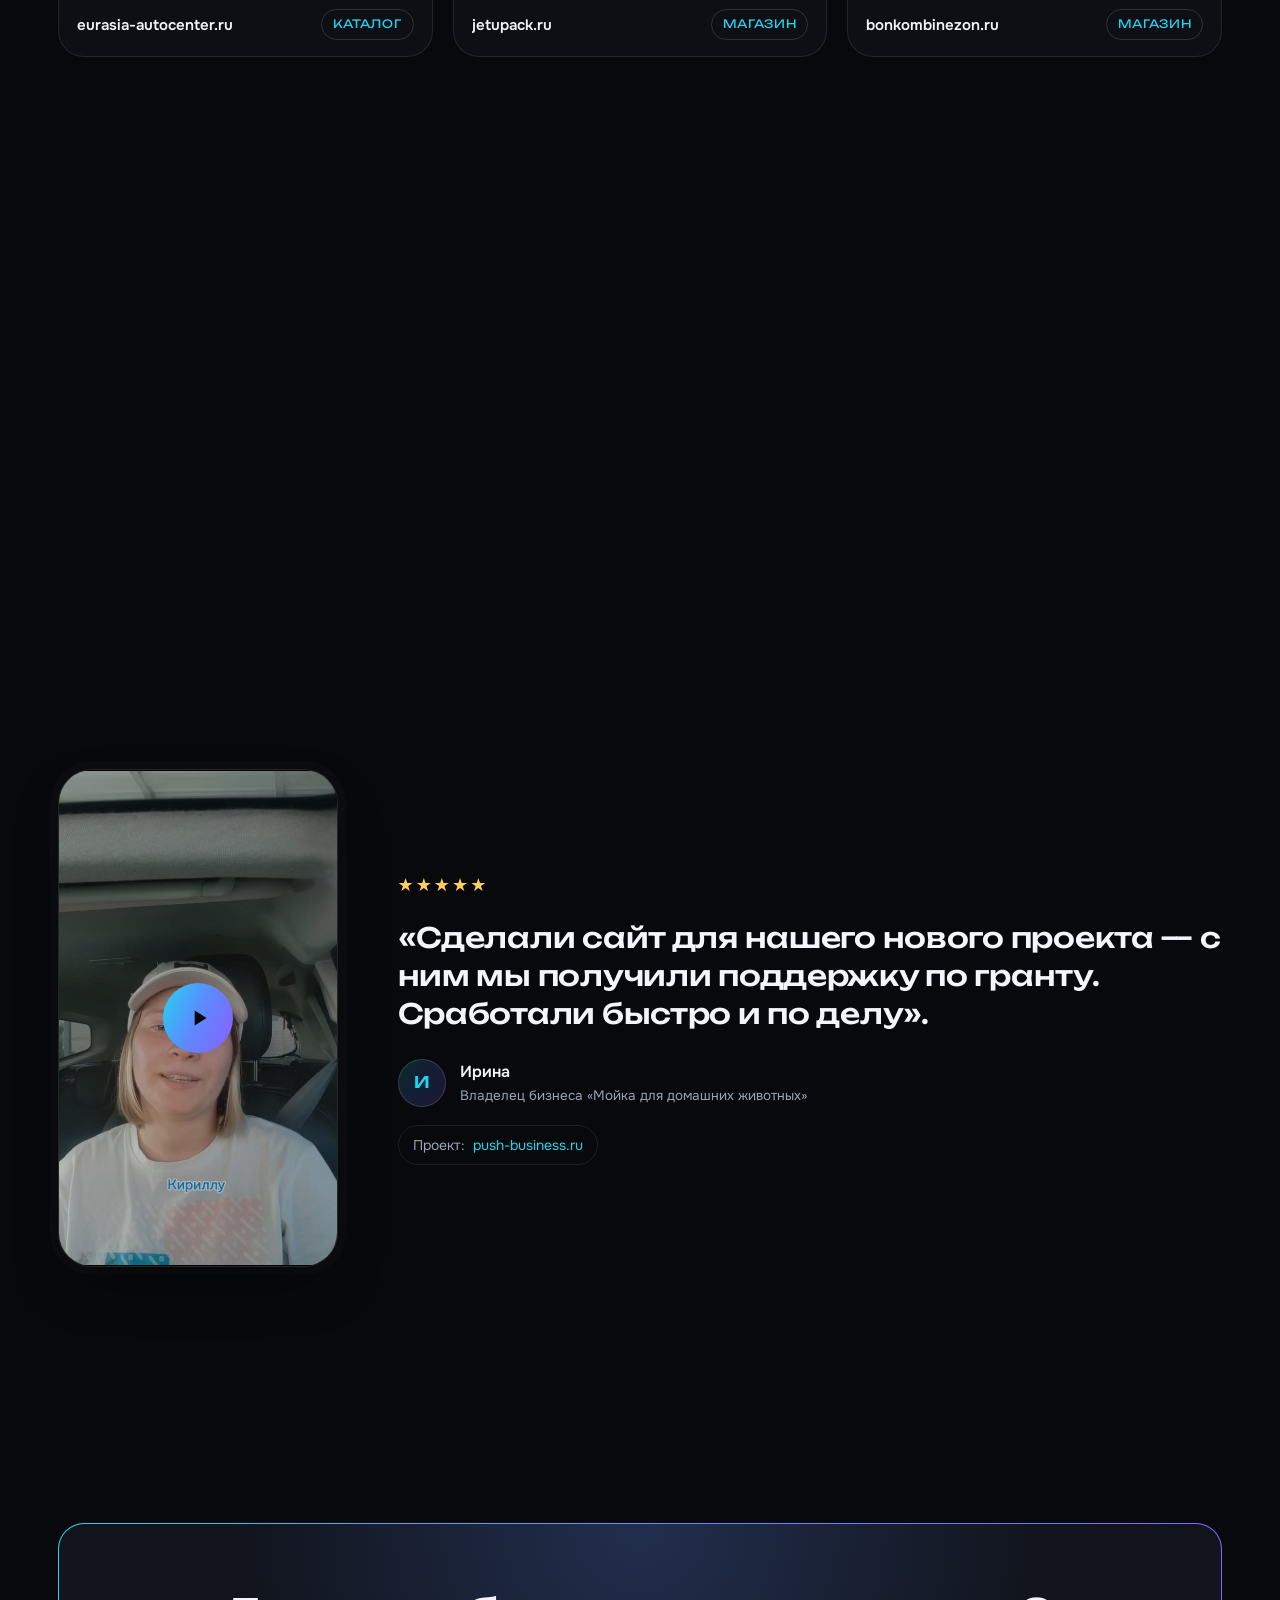
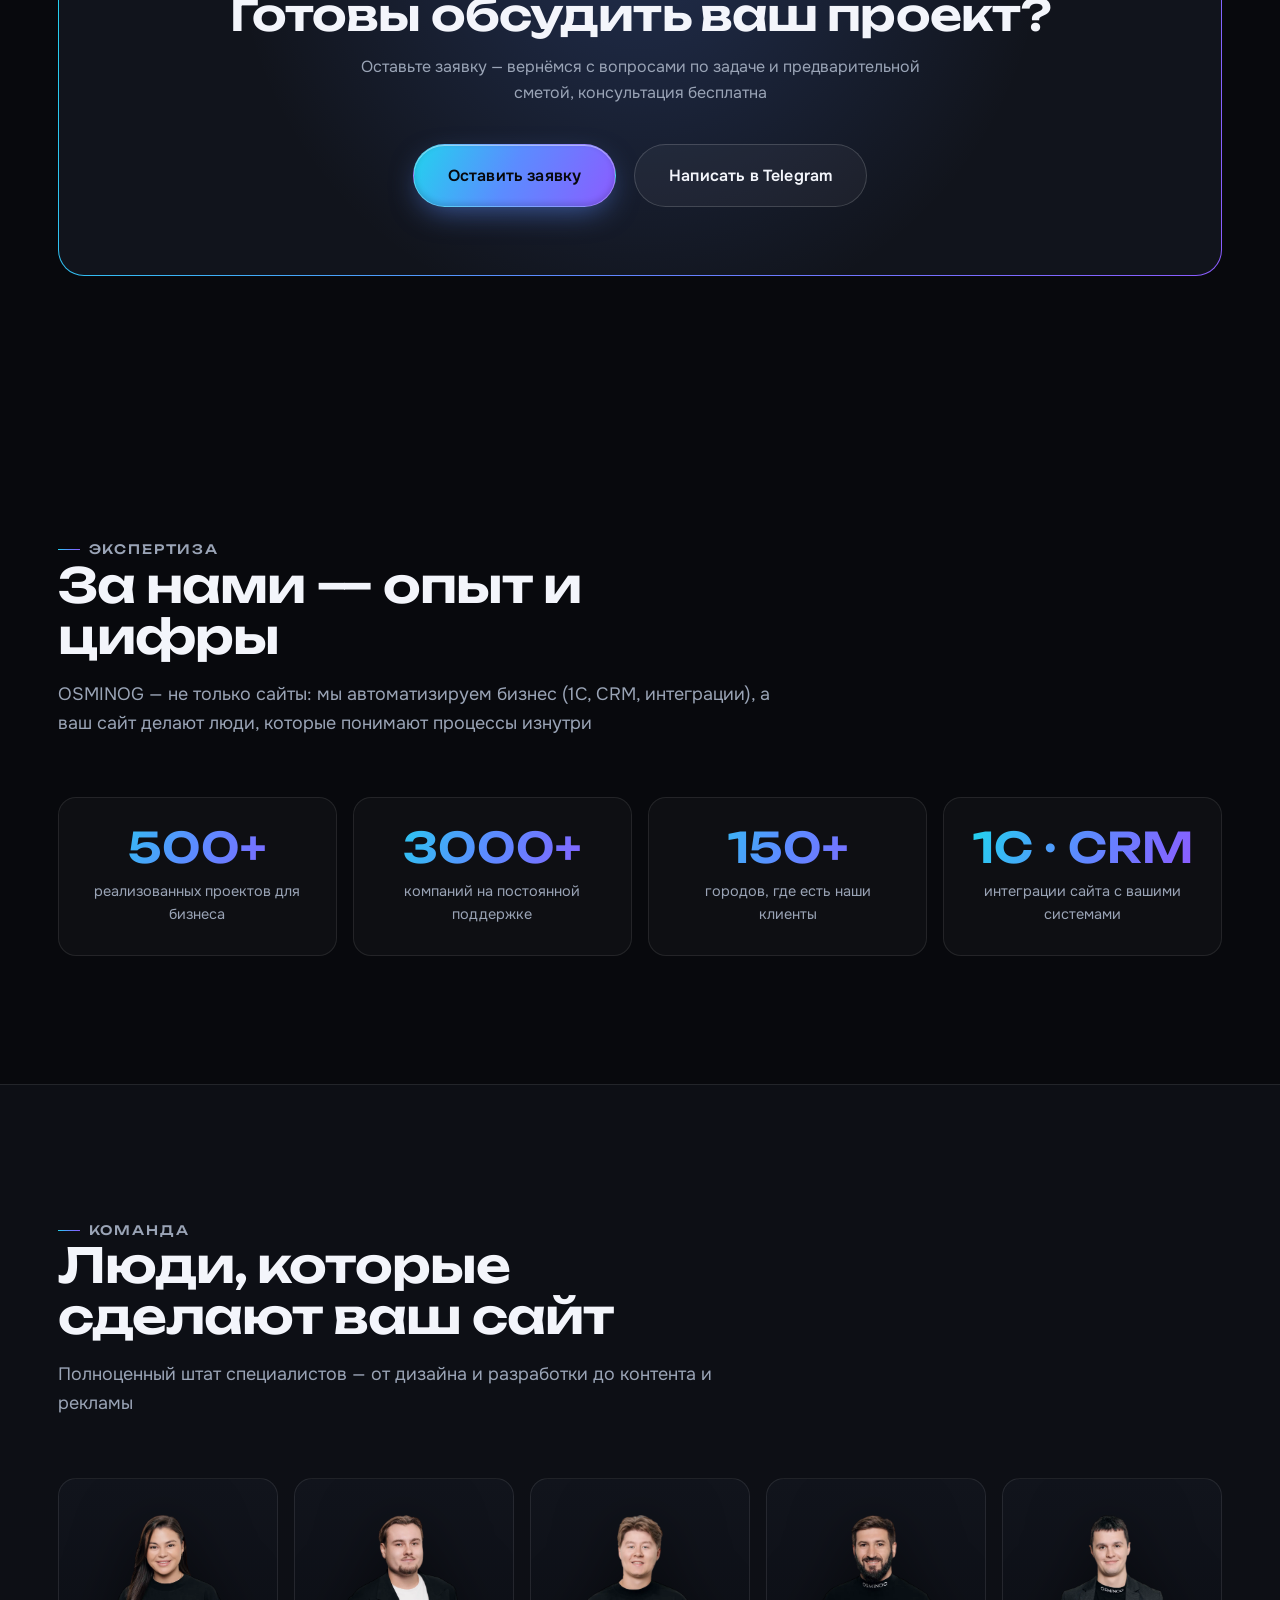
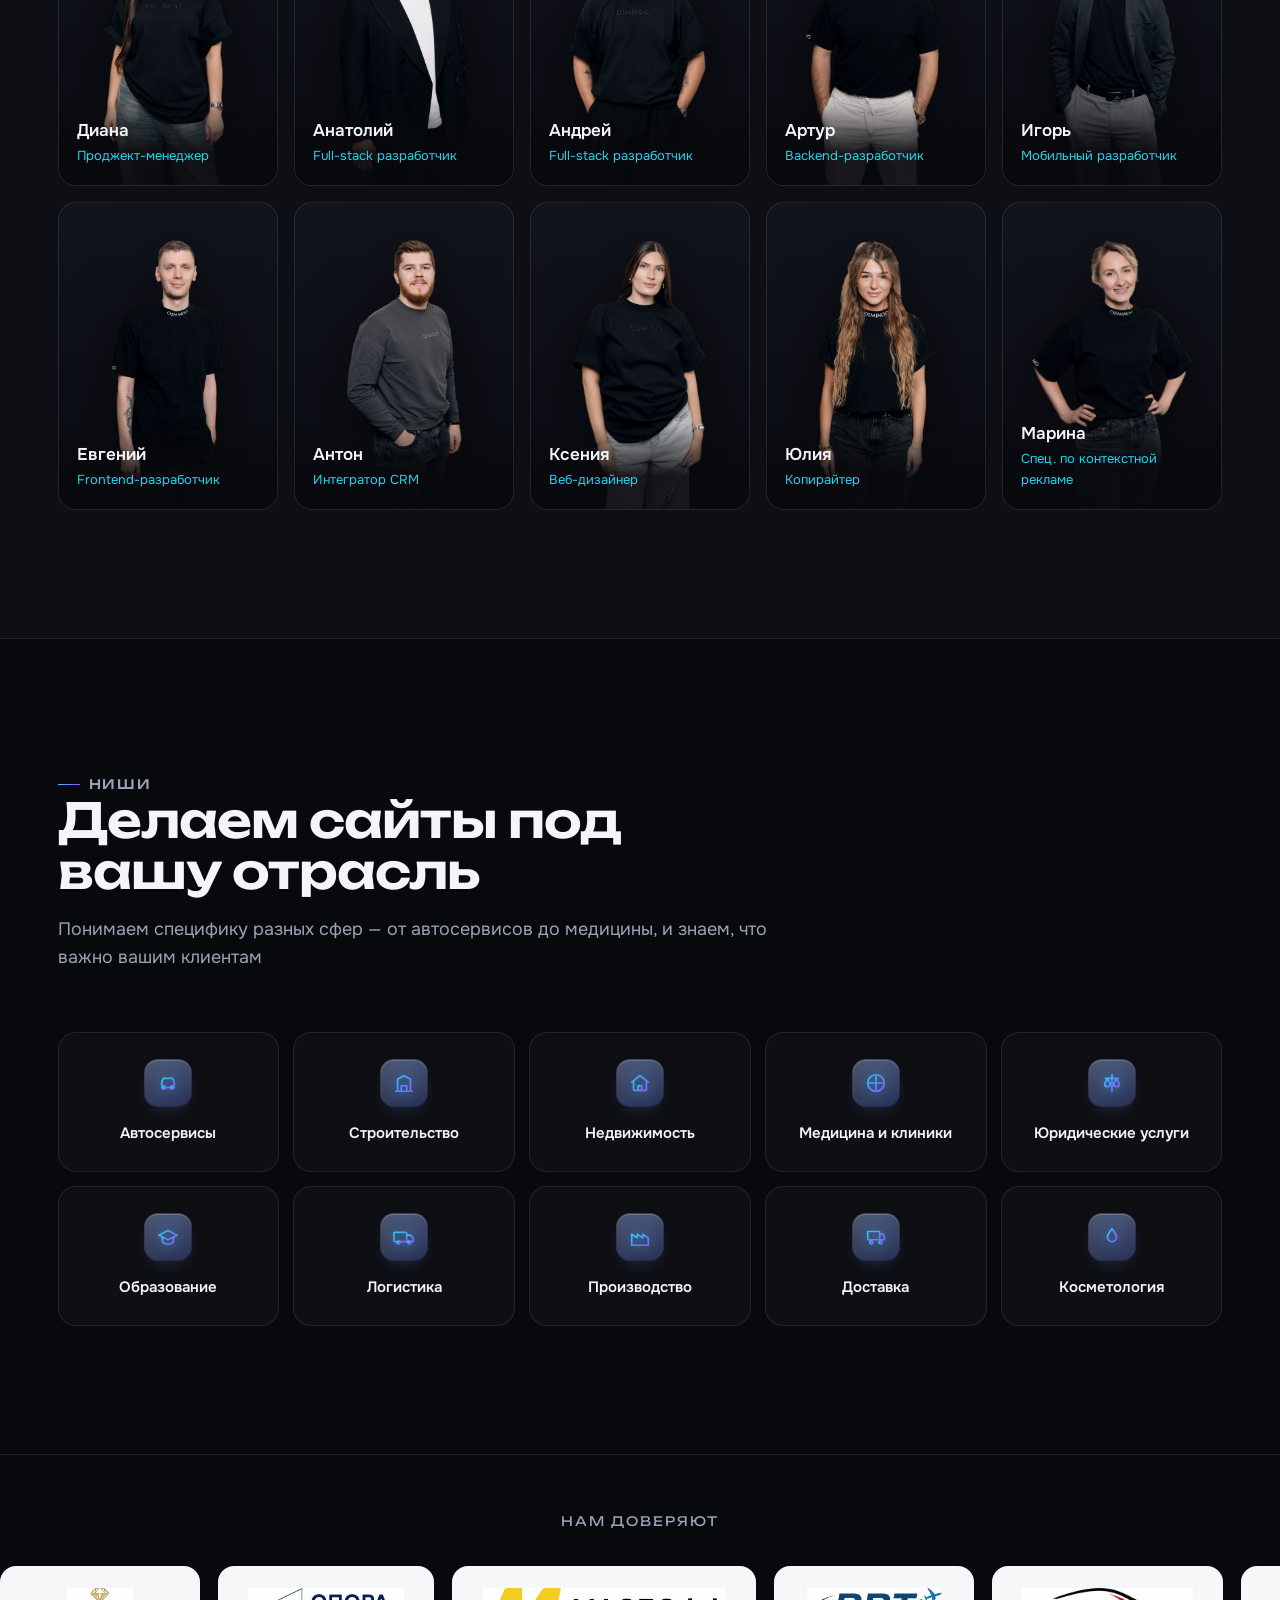
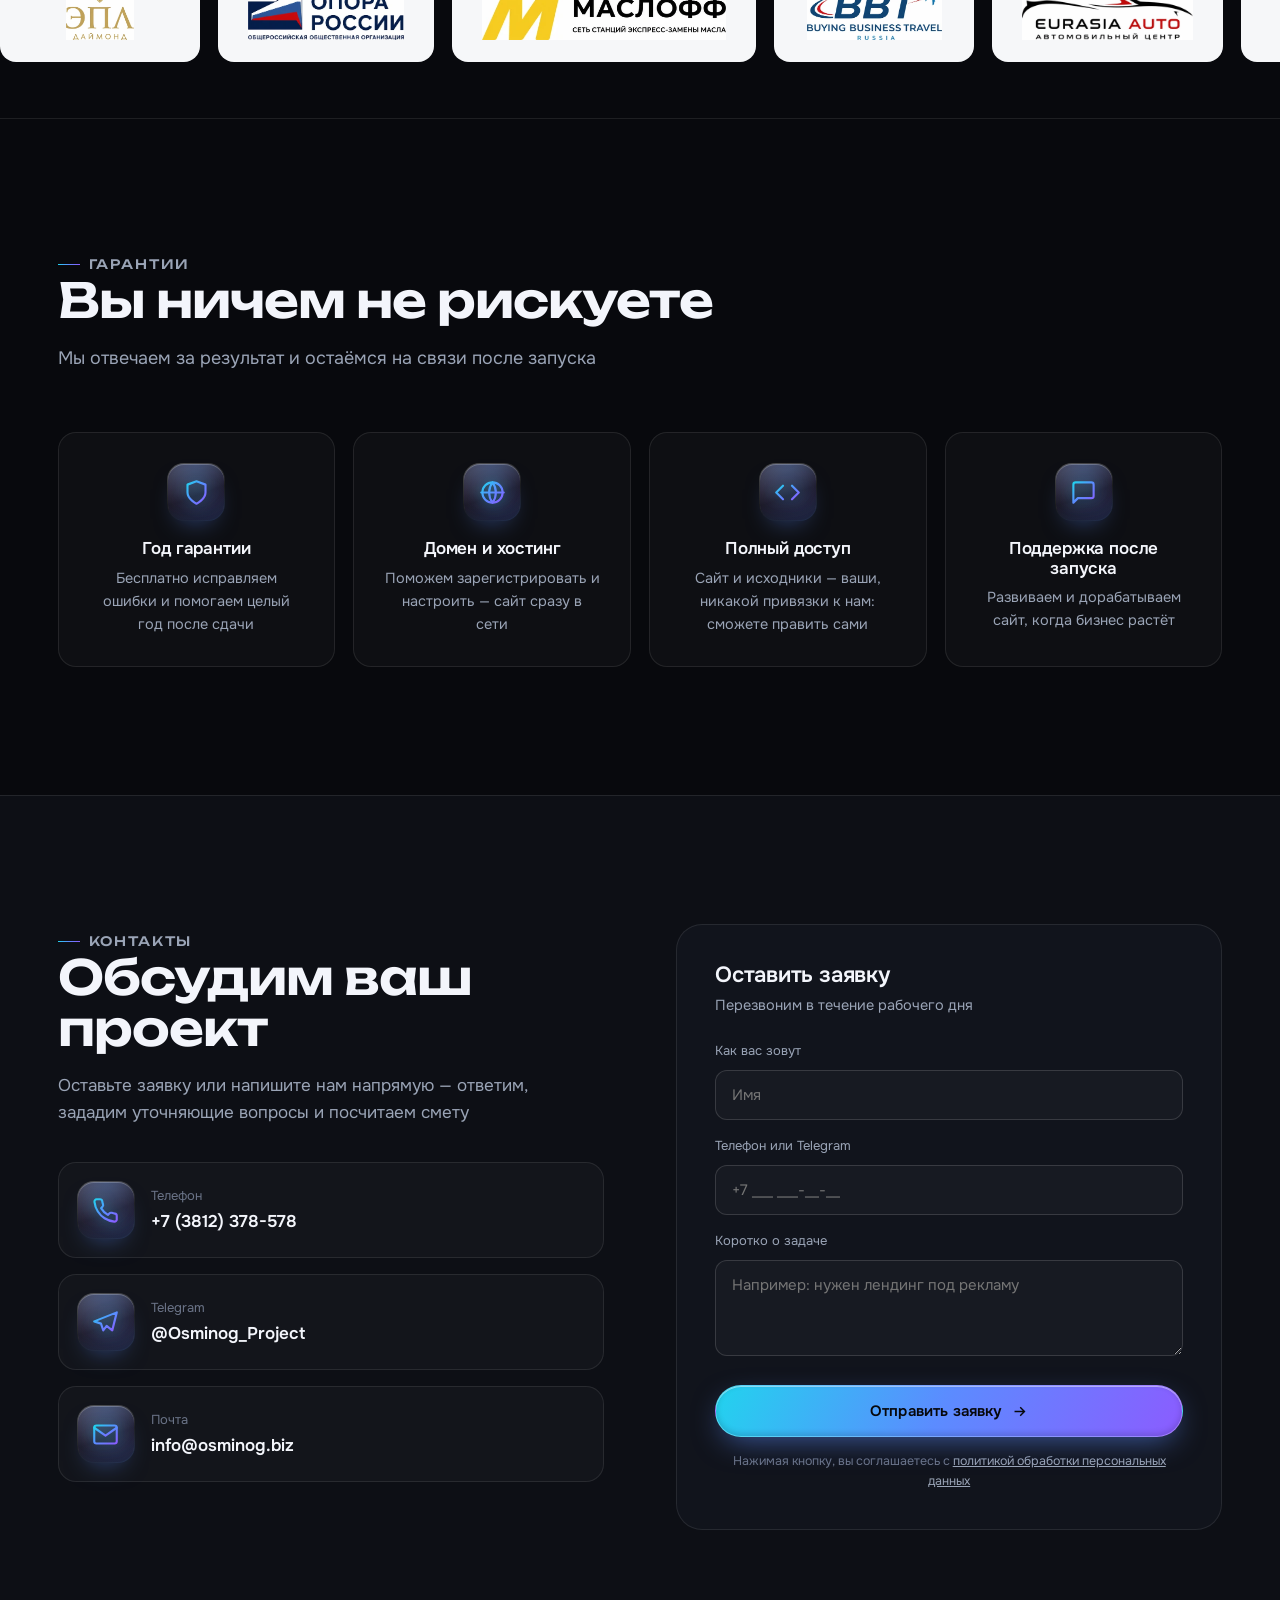
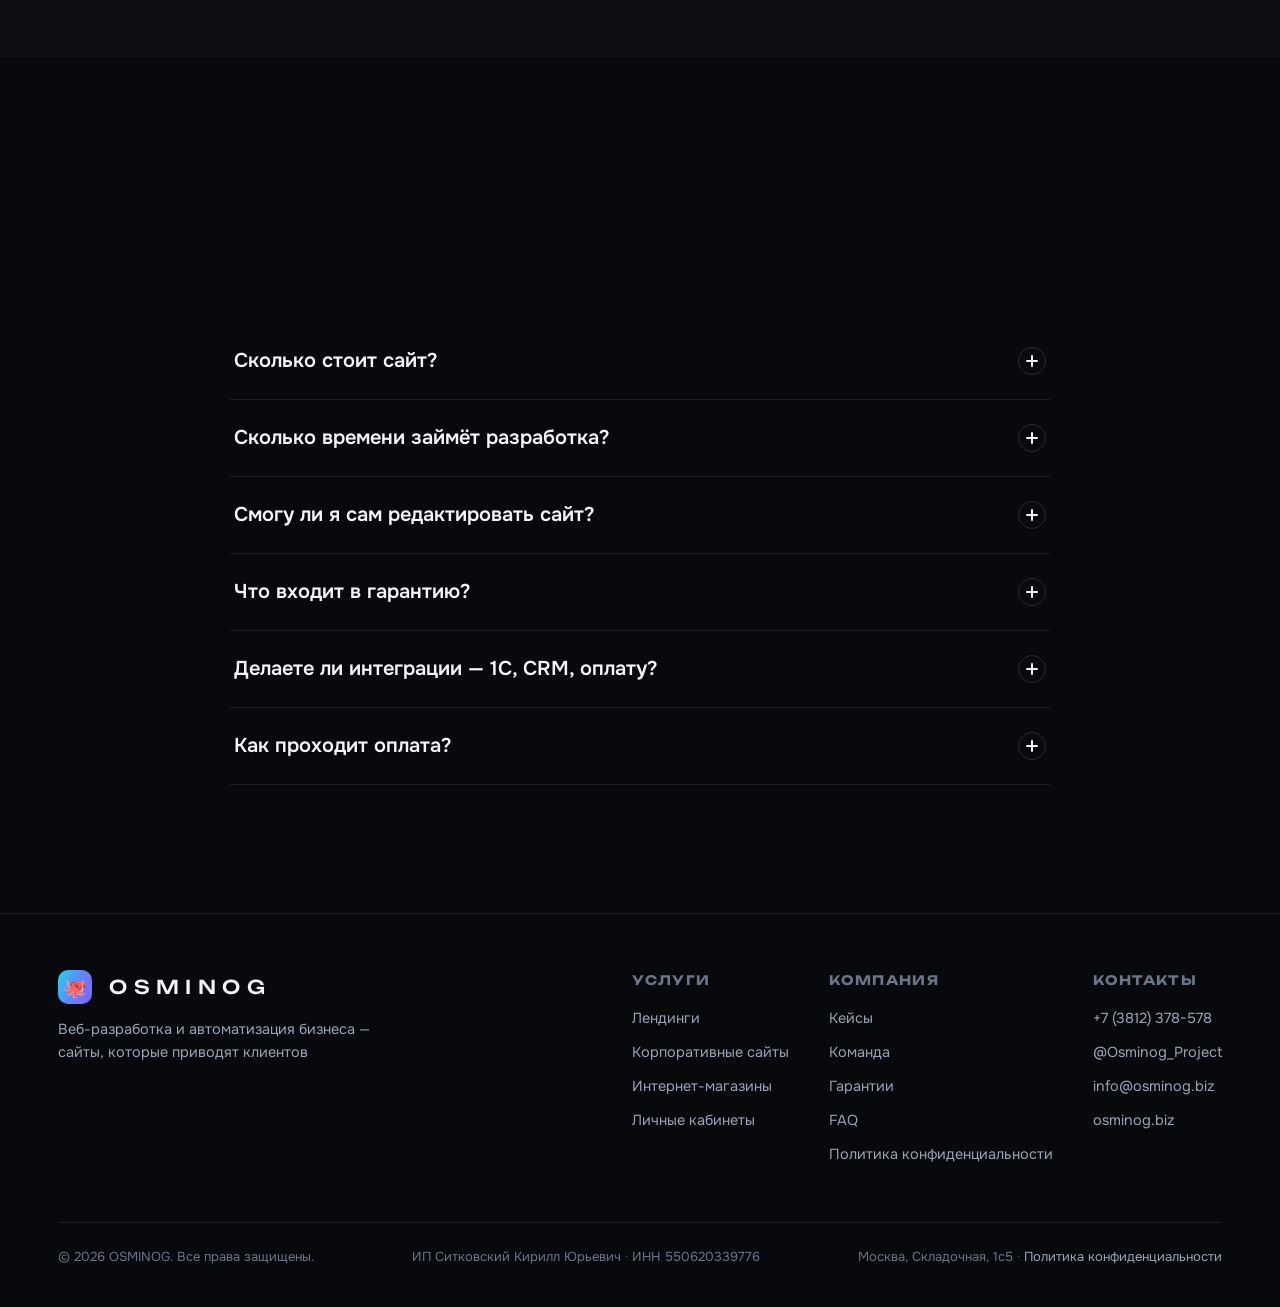
==== commit f275085f: "Revert per user: remove kinetic headline + statement word-anim + custom cursor + hero parallax; keep" ====
--- a/index.html
+++ b/index.html
@@ -13,7 +13,7 @@
 <link rel="preconnect" href="https://fonts.googleapis.com">
 <link rel="preconnect" href="https://fonts.gstatic.com" crossorigin>
 <link href="https://fonts.googleapis.com/css2?family=Unbounded:wght@500;600;700&family=Onest:wght@400;500;600;700&display=swap" rel="stylesheet">
-<link rel="stylesheet" href="assets/css/style.css?v=18">
+<link rel="stylesheet" href="assets/css/style.css?v=19">
 <link rel="icon" href="data:image/svg+xml,%3Csvg xmlns='http://www.w3.org/2000/svg' viewBox='0 0 32 32'%3E%3Crect width='32' height='32' rx='9' fill='%235b8cff'/%3E%3Ctext x='16' y='23' font-family='Arial' font-size='19' font-weight='700' fill='%23070810' text-anchor='middle'%3EO%3C/text%3E%3C/svg%3E">
 </head>
 <body data-niche="" data-featured="landing">
@@ -64,18 +64,18 @@
 <section class="hero">
   <div class="hero-media" aria-hidden="true">
     <picture>
-      <source media="(max-width:900px)" srcset="assets/video/hero-octopus-mobile.webp?v=18">
-      <img class="hero-poster" src="assets/video/hero-octopus-poster.jpg?v=18" alt="">
+      <source media="(max-width:900px)" srcset="assets/video/hero-octopus-mobile.webp?v=19">
+      <img class="hero-poster" src="assets/video/hero-octopus-poster.jpg?v=19" alt="">
     </picture>
-    <video class="hero-video" poster="assets/video/hero-octopus-poster.jpg?v=18" muted loop playsinline preload="none">
-      <source src="assets/video/hero-octopus.mp4?v=18" type="video/mp4">
+    <video class="hero-video" poster="assets/video/hero-octopus-poster.jpg?v=19" muted loop playsinline preload="none">
+      <source src="assets/video/hero-octopus.mp4?v=19" type="video/mp4">
     </video>
     <div class="hero-scrim"></div>
   </div>
   <div class="container hero-content">
     <div class="hero-copy">
       <div class="hero-badge"><span class="dot"></span>Веб-разработка полного цикла</div>
-      <h1 class="kinetic-hero">Делаем сайты, которые <span class="grad-text">приводят клиентов</span> вашему бизнесу</h1>
+      <h1 class="hero-h1">Делаем сайты, которые <span class="grad-text">приводят клиентов</span> вашему бизнесу</h1>
       <p class="lead">Проектируем, дизайним и разрабатываем сайты под ключ — от лендинга до интернет-магазина<span class="lead-more">: индивидуальный дизайн, адаптив под все устройства, готовность к рекламе и SEO</span></p>
       <div class="hero-actions">
         <a href="#contact" class="btn btn-primary btn-lg">Рассчитать проект
@@ -234,7 +234,7 @@
 <!-- ===================== STATEMENT ===================== -->
 <section class="statement">
   <div class="container">
-    <p class="statement-line kinetic">Мы не просто «делаем сайты» — мы проектируем инструменты, которые <span class="grad-text">приводят клиентов</span></p>
+    <p class="statement-line reveal">Мы не просто «делаем сайты» — мы проектируем инструменты, которые <span class="grad-text">приводят клиентов</span></p>
   </div>
 </section>
 
@@ -559,6 +559,6 @@
         var btn=p.querySelector('.btn'); if(btn){btn.classList.remove('btn-ghost'); btn.classList.add('btn-primary');}}}
   })();
 </script>
-<script src="assets/js/main.js?v=18"></script>
+<script src="assets/js/main.js?v=19"></script>
 </body>
 </html>
--- a/assets/css/style.css
+++ b/assets/css/style.css
@@ -736,8 +736,8 @@
 .hero-badge{animation:heroUp .8s .05s both cubic-bezier(.2,.7,.3,1)}
 .hero .lead{animation:heroUp .8s .5s both cubic-bezier(.2,.7,.3,1)}
 .hero-actions{animation:heroUp .8s .68s both cubic-bezier(.2,.7,.3,1)}
+.hero .hero-h1{animation:heroUp .8s .2s both cubic-bezier(.2,.7,.3,1)}
 @keyframes heroUp{from{opacity:0;transform:translateY(18px);filter:blur(6px)}to{opacity:1;transform:none;filter:blur(0)}}
-.hero-media{transform:scale(1.04);transition:transform .5s cubic-bezier(.2,.7,.3,1)}
 
 /* --- statement-секция --- */
 .statement{padding-block:clamp(78px,12vw,150px);border-block:1px solid var(--border);background:var(--bg-2);position:relative;overflow:hidden}
